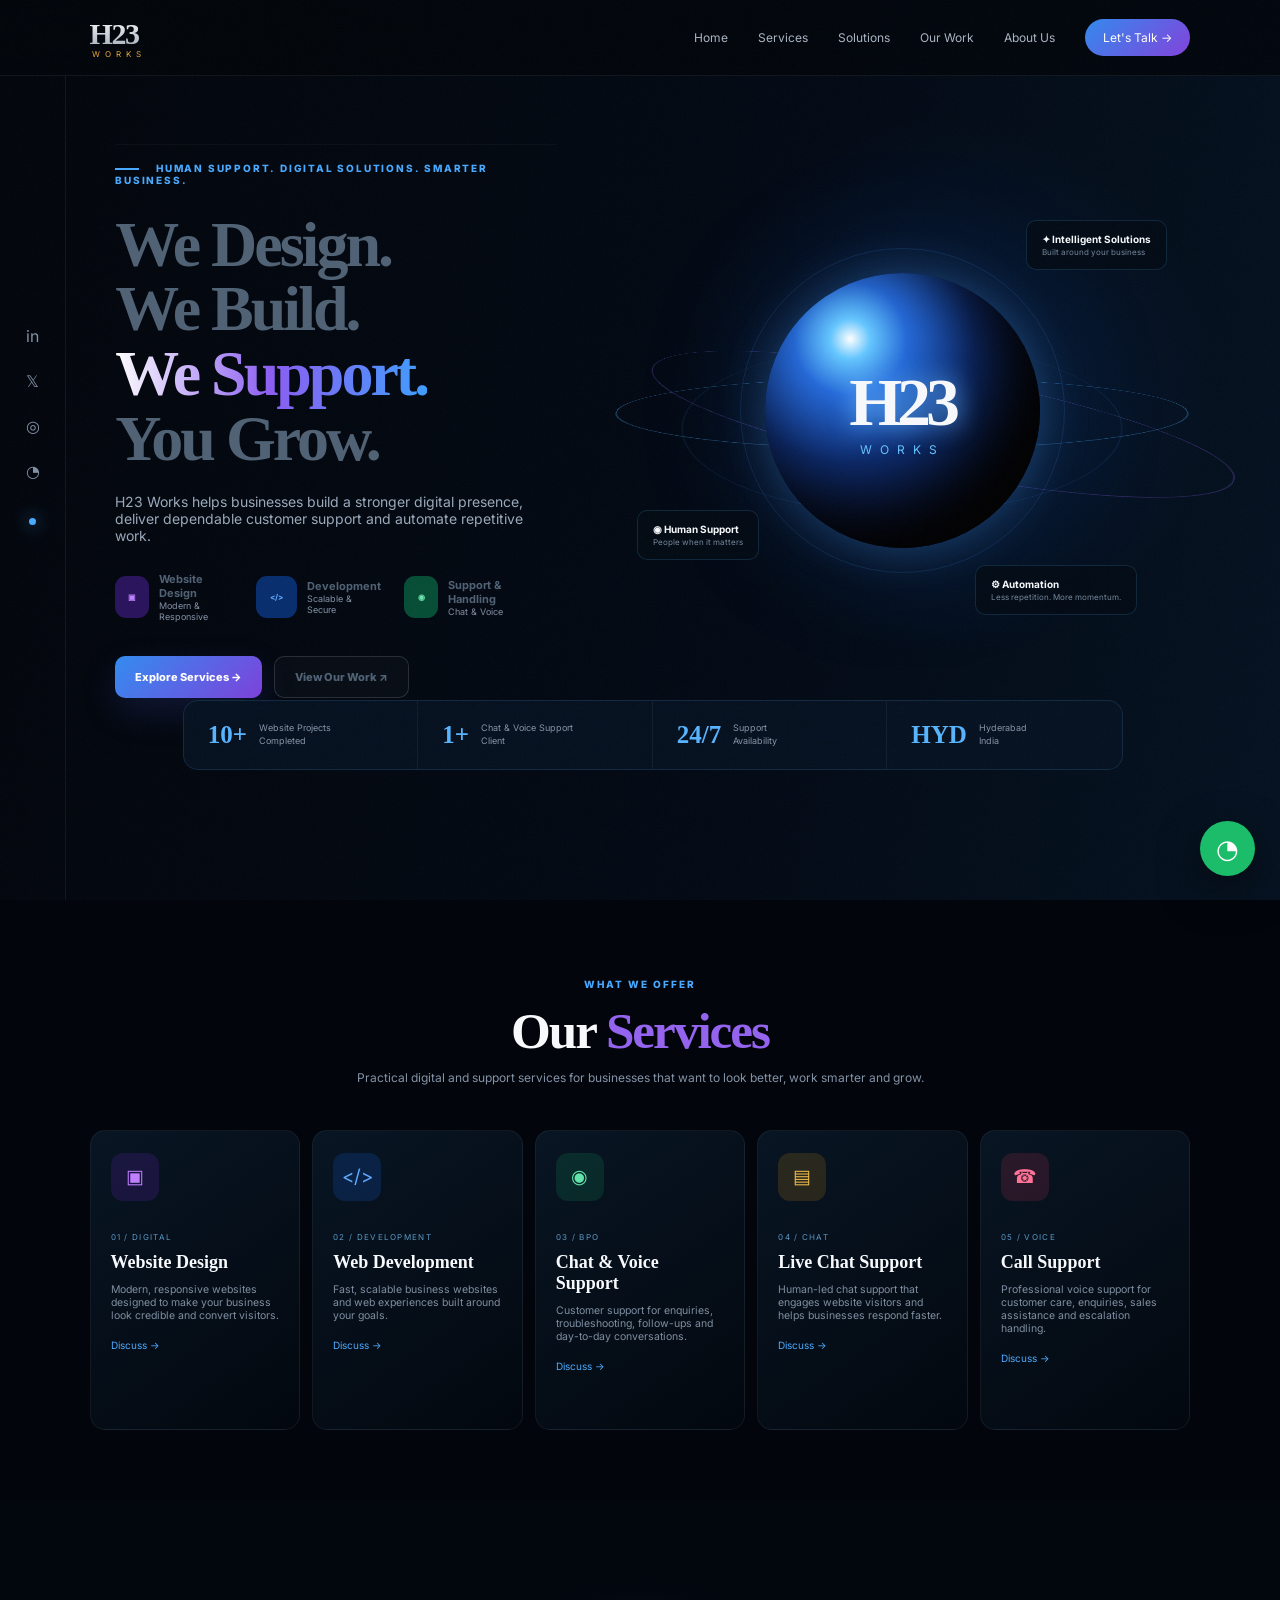
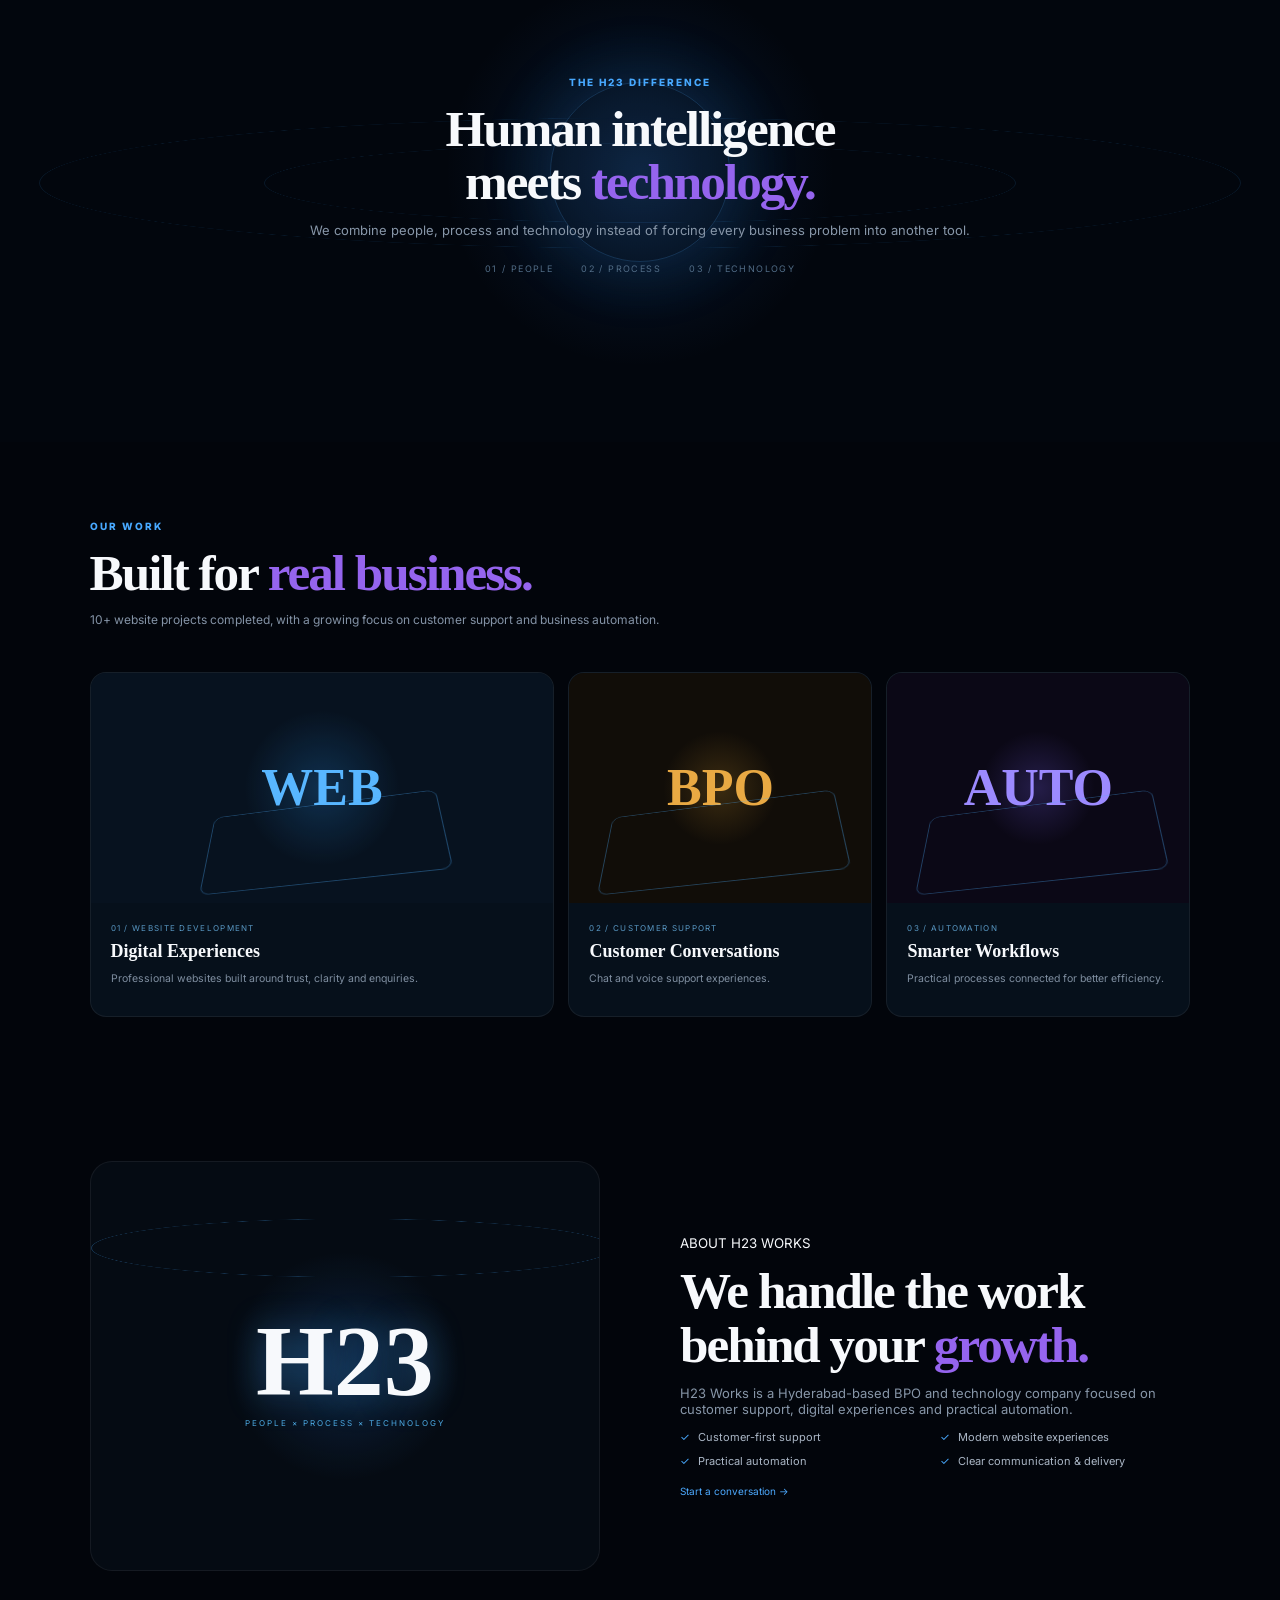
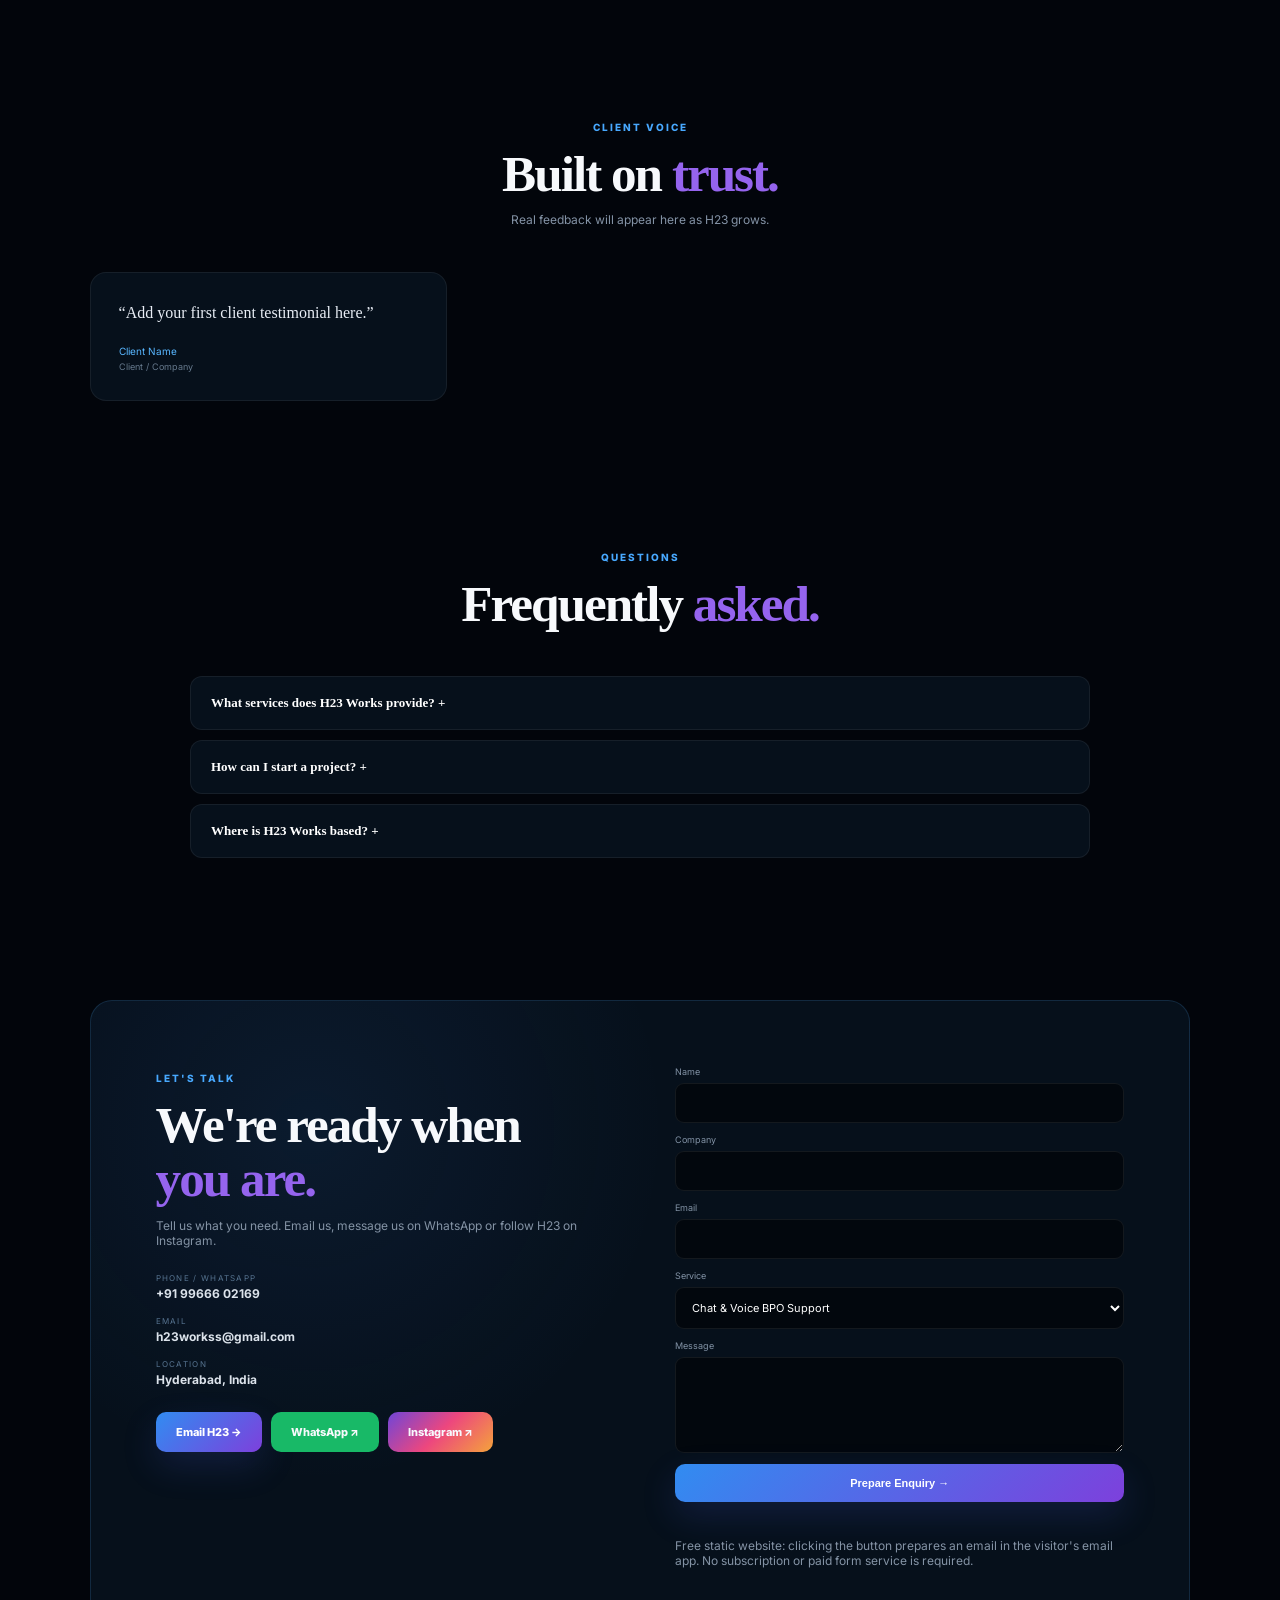
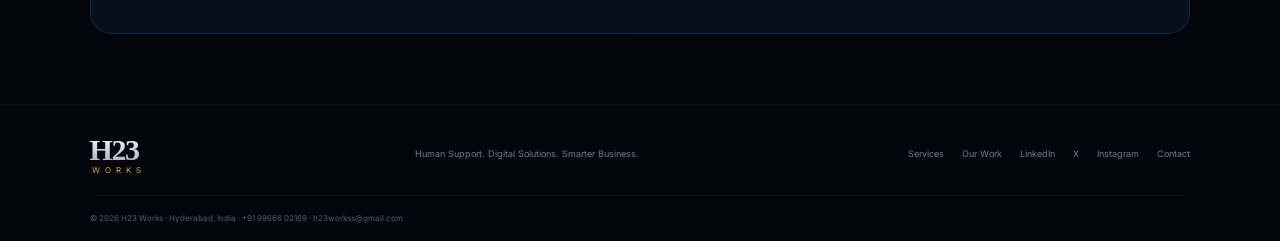
==== index.html @ 25b0b840 "Add Netlify Identity authentication" ====
<!doctype html>
<html lang="en">
<head>
<meta charset="utf-8">
<meta name="viewport" content="width=device-width,initial-scale=1">
<meta name="description" content="H23 Works — BPO chat and voice support, website design and development, and business automation.">
<title>H23 Works | Human Support. Digital Solutions.</title>
<link rel="preconnect" href="https://fonts.googleapis.com">
<link rel="preconnect" href="https://fonts.gstatic.com" crossorigin>
<link href="https://fonts.googleapis.com/css2?family=Inter:..." rel="stylesheet">

<script src="https://identity.netlify.com/v1/netlify-identity-widget.js"></script>

<style>
*{box-sizing:border-box}html{scroll-behavior:smooth}body{margin:0;background:#02050b;color:#f7f9fc;font-family:Inter,Arial,sans-serif;overflow-x:hidden}.noise{position:fixed;inset:0;pointer-events:none;z-index:99;opacity:.035;background-image:url("data:image/svg+xml,%3Csvg xmlns='http://www.w3.org/2000/svg' width='160' height='160'%3E%3Cfilter id='n'%3E%3CfeTurbulence type='fractalNoise' baseFrequency='.9' numOctaves='4'/%3E%3C/filter%3E%3Crect width='100%25' height='100%25' filter='url(%23n)'/%3E%3C/svg%3E")}a{color:inherit;text-decoration:none}.header{height:76px;position:fixed;z-index:80;top:0;left:0;right:0;padding:0 7%;display:flex;align-items:center;justify-content:space-between;background:#02050bcc;border-bottom:1px solid #ffffff10;backdrop-filter:blur(18px)}.logo{display:grid;line-height:.8}.logo strong{font:800 30px "Space Grotesk";letter-spacing:-1.5px;background:linear-gradient(#fff,#9da8b7);-webkit-background-clip:text;color:transparent}.logo span{font-size:8px;letter-spacing:5px;color:#e6a637;margin-left:2px}.header nav{display:flex;align-items:center;gap:30px}.header nav a{font-size:12px;color:#aab4c2}.header nav a:hover{color:#fff}.navbtn{padding:11px 18px;border-radius:22px;background:linear-gradient(135deg,#3289ee,#8242dc);color:#fff!important}.menu{display:none;background:none;border:0;color:#fff;font-size:24px}.rail{position:fixed;z-index:70;top:76px;bottom:0;width:66px;border-right:1px solid #ffffff10;display:flex;flex-direction:column;align-items:center;padding-top:250px;gap:25px;color:#8090a5}.rail i{margin-top:12px;width:7px;height:7px;border-radius:50%;background:#48aaff;box-shadow:0 0 18px #48aaff}.hero{min-height:100vh;padding:115px 7% 50px 9%;position:relative;overflow:hidden;background:radial-gradient(circle at 74% 43%,#1669e225,transparent 25%),linear-gradient(100deg,#02050b,#020914 60%,#041120)}.heroGrid{max-width:1400px;margin:auto;display:grid;grid-template-columns:minmax(0,.95fr) minmax(540px,1.05fr);gap:70px;min-height:590px;align-items:center}.eyebrow{font-size:10px;font-weight:800;letter-spacing:1.8px;color:#48a9ff}.eyebrow i{display:inline-block;width:24px;height:2px;background:#48a9ff;margin-right:13px;vertical-align:middle}.copy h1{font:700 clamp(48px,5vw,73px)/1.01 "Space Grotesk";letter-spacing:-3px;margin:27px 0 22px}.copy h1 em{font-style:normal;background:linear-gradient(90deg,#fff,#8b5df2,#3e9eff);-webkit-background-clip:text;color:transparent}.copy>p{max-width:570px;color:#9aa9bb;font-size:14px}.chips{display:flex;gap:22px;margin-top:28px}.chips>div{display:flex;gap:10px;align-items:center}.chips b{width:42px;height:42px;display:grid;place-items:center;border-radius:11px;background:#29135c;color:#bd82ff}.chips>div:nth-child(2) b{background:#082d6d;color:#64adff}.chips>div:nth-child(3) b{background:#064d35;color:#6be5ae}.chips span{display:grid}.chips strong{font-size:11px}.chips small{font-size:9px;color:#8291a5}.buttons{display:flex;gap:12px;margin-top:29px}.btn{display:inline-flex;align-items:center;justify-content:center;border:0;border-radius:10px;padding:13px 20px;font-size:11px;font-weight:800;cursor:pointer}.primary{background:linear-gradient(135deg,#318cf1,#7d40dc);color:#fff;box-shadow:0 14px 35px #4d5ce52b}.ghost{border:1px solid #ffffff22;background:#ffffff06}.scene{height:540px;position:relative;display:grid;place-items:center;perspective:900px;transition:transform .12s;transform-origin:center}.grid{position:absolute;inset:0;background:linear-gradient(90deg,transparent 49.8%,#459df10c 50%,transparent 50.2%),linear-gradient(0deg,transparent 49.8%,#459df10c 50%,transparent 50.2%);background-size:80px 80px;mask-image:radial-gradient(circle,#000,transparent 72%)}.core{width:275px;height:275px;border-radius:50%;position:relative;z-index:4;background:radial-gradient(circle at 31% 24%,#fff 0,#65c7ff 7%,#2469d9 20%,#0c2a6f 44%,#050d25 73%,#01040b);box-shadow:inset -40px -38px 70px #000,0 0 50px #4a9dff55,0 0 150px #2768ef22;animation:float 5s ease-in-out infinite}.coreText{position:absolute;inset:0;display:grid;place-content:center;text-align:center}.coreText strong{font:800 68px "Space Grotesk";letter-spacing:-5px;text-shadow:0 0 25px #62b4ff}.coreText small{color:#64c2ff;letter-spacing:8px;font-size:12px}.core:after{content:"";position:absolute;inset:-25px;border:1px solid #3da8ff22;border-radius:50%}.orbit{position:absolute;border:1px solid #4baeff77;border-radius:50%;transform:rotateX(68deg)}.o1{width:570px;height:190px;animation:spin1 9s linear infinite}.o2{width:640px;height:230px;border-color:#9866ff55;transform:rotateX(68deg) rotateZ(30deg);animation:spin2 13s linear infinite reverse}.o3{width:430px;height:430px;border-color:#409cff22;animation:spin3 20s linear infinite}.floatCard{position:absolute;z-index:8;display:grid;gap:2px;padding:12px 15px;border:1px solid #4da7ee2d;border-radius:10px;background:#030b15d9;backdrop-filter:blur(12px);font-size:10px;animation:card 5s ease-in-out infinite}.floatCard small{font-size:8px;color:#74879c}.c1{top:80px;right:0}.c2{left:0;bottom:120px;animation-delay:1s}.c3{right:30px;bottom:65px;animation-delay:2s}.stats{max-width:940px;margin:-5px auto 0;position:relative;z-index:10;display:grid;grid-template-columns:repeat(4,1fr);background:#061221e8;border:1px solid #4d9ee52b;border-radius:15px;backdrop-filter:blur(16px)}.stats div{padding:20px 24px;display:flex;align-items:center;gap:12px;border-right:1px solid #ffffff0e}.stats div:last-child{border:0}.stats b{font:700 25px "Space Grotesk";color:#57b4ff}.stats span{font-size:9px;line-height:1.4;color:#8594a7}.section{max-width:1450px;margin:auto;padding:72px 7%}.heading{text-align:center;max-width:700px;margin:0 auto 45px}.heading.left{text-align:left;max-width:none}.heading small,.cin small,.contact small{color:#48a9ff;font-size:10px;font-weight:800;letter-spacing:2px}.heading h2,.cin h2,.about h2,.contact h2{font:600 clamp(38px,4vw,54px)/1.05 "Space Grotesk";letter-spacing:-2px;margin:12px 0}.heading h2 em,.cin h2 em,.about h2 em,.contact h2 em{font-style:normal;color:#9564ee}.heading p{font-size:12px;color:#8493a6}.cards{display:grid;grid-template-columns:repeat(5,1fr);gap:12px}.cards article{min-height:300px;padding:22px 20px;border:1px solid #ffffff10;border-radius:15px;background:linear-gradient(145deg,#081523,#03080f);transition:.3s}.cards article:hover{transform:translateY(-8px);border-color:#4a9de955;box-shadow:0 25px 60px #0008}.icon{width:48px;height:48px;border-radius:12px;display:grid;place-items:center;font-size:19px;margin-bottom:23px}.purple{background:#7228d52b;color:#c07fff}.blue{background:#1760d733;color:#5faaff}.green{background:#12a15e2b;color:#61e3a9}.gold{background:#d091142b;color:#f1bb4e}.red{background:#c931532b;color:#ff7396}.cards article>small,.work small{font-size:8px;letter-spacing:1.3px;color:#5998c4}.cards h3,.work h3{font:600 18px "Space Grotesk";margin:8px 0}.cards p,.work p{font-size:10.5px;color:#7f8ea0}.cards a,.link{font-size:10px;color:#4daaff}.cin{height:540px;position:relative;display:grid;place-items:center;text-align:center;overflow:hidden;background:radial-gradient(circle at 50% 50%,#2777e52a,transparent 28%),#02060d}.cin:before,.cin:after{content:"";position:absolute;border:1px solid #4aabff1e;border-radius:50%;left:50%;top:52%;transform:translate(-50%,-50%) rotateX(70deg)}.cin:before{width:750px;height:230px}.cin:after{width:1200px;height:380px}.cin>div:first-child{position:relative;z-index:3;max-width:700px}.cin p{color:#8796a8;font-size:13px}.points{display:flex;justify-content:center;gap:28px;margin-top:25px;color:#526d87;font-size:9px;letter-spacing:1.4px}.bigOrb{position:absolute;width:330px;height:330px;border-radius:50%;background:radial-gradient(circle,#4aabff18,transparent 68%);animation:float 6s ease-in-out infinite}.bigOrb span{display:block;width:180px;height:180px;margin:75px;border:1px solid #4aabff33;border-radius:50%;box-shadow:0 0 80px #2f9cff22}.workGrid{display:grid;grid-template-columns:1.3fr .85fr .85fr;gap:14px}.work{padding-bottom:20px;border:1px solid #ffffff10;border-radius:16px;overflow:hidden;background:#06101b}.visual{height:230px;display:grid;place-items:center;font:800 52px "Space Grotesk";position:relative}.web{color:#58b6ff;background:radial-gradient(circle,#2d9eff35,transparent 30%),#07121f}.support{color:#e9a943;background:radial-gradient(circle,#e6a63233,transparent 30%),#110d08}.auto{color:#9c8aff;background:radial-gradient(circle,#8068ff38,transparent 30%),#0b0816}.visual span{position:absolute;width:240px;height:105px;border:1px solid #4daeff55;border-radius:10px;bottom:10px;transform:perspective(500px) rotateX(42deg) rotateY(-10deg)}.work>small,.work>h3,.work>p{margin-left:20px;margin-right:20px}.work>small{display:block;margin-top:20px}.about{display:grid;grid-template-columns:1fr 1fr;gap:80px;align-items:center}.aboutOrb{height:410px;border:1px solid #ffffff10;border-radius:22px;display:grid;place-content:center;text-align:center;background:radial-gradient(circle,#287fe533,transparent 35%),#050b13;position:relative;overflow:hidden}.aboutOrb strong{font:800 100px "Space Grotesk";text-shadow:0 0 35px #4aaeff66}.aboutOrb small{font-size:8px;letter-spacing:2px;color:#4ca9e2}.aboutOrb:after{content:"";position:absolute;width:520px;height:170px;border:1px solid #4baeff44;border-radius:50%;transform:rotateX(70deg);animation:spin1 10s linear infinite}.about p{color:#8796a8;font-size:13px}.about ul{padding:0;list-style:none;display:grid;grid-template-columns:1fr 1fr;gap:10px;color:#abb7c6;font-size:11px}.about li:before{content:"✓";color:#49aaff;margin-right:8px}.contact{max-width:1450px;margin:auto;padding:70px 7%}.contactBox{display:grid;grid-template-columns:1fr 1fr;gap:70px;padding:65px;border:1px solid #4d9ee52d;border-radius:22px;background:radial-gradient(circle at 20% 20%,#387de218,transparent 35%),#06101b}.contact p{max-width:540px;color:#8493a5;font-size:12px}.details{display:grid;gap:15px;margin-top:25px}.details span{display:grid;font-size:8px;letter-spacing:1.3px;color:#56738f}.details strong{font-size:12px;letter-spacing:0;color:#dce3eb;margin-top:3px}.actions2{display:flex;flex-wrap:wrap;gap:9px;margin-top:25px}.wa{background:#18b967}.ig{background:linear-gradient(135deg,#6f45d8,#ed477e,#f4a33b)}form{display:grid;gap:11px}label{font-size:9px;color:#8292a5}input,select,textarea{display:block;width:100%;margin-top:6px;border:1px solid #ffffff12;background:#02070d;color:#fff;border-radius:9px;padding:12px;font:inherit;font-size:11px;outline:none}textarea{resize:vertical}.note{font-size:8px;color:#62768b;margin:0}.status{font-size:10px;color:#61e3a9;min-height:14px}footer{border-top:1px solid #ffffff0b;padding:28px 7% 18px}.foot{max-width:1300px;margin:auto;display:flex;justify-content:space-between;align-items:center}.foot p,.foot>div{font-size:9px;color:#6d7d90}.foot>div{display:flex;gap:18px}.copy{max-width:1300px;margin:22px auto 0;padding-top:17px;border-top:1px solid #ffffff08;color:#4f6174;font-size:8px}.floatWa{position:fixed;right:25px;bottom:24px;width:55px;height:55px;border-radius:50%;display:grid;place-items:center;background:#19bd69;color:#fff;font-size:26px;z-index:85;box-shadow:0 15px 40px #0008}@keyframes float{50%{transform:translateY(-12px)}}@keyframes spin1{to{transform:rotateX(68deg) rotateZ(360deg)}}@keyframes spin2{to{transform:rotateX(68deg) rotateZ(392deg)}}@keyframes spin3{to{transform:rotateZ(360deg)}}@keyframes card{50%{transform:translateY(-7px)}}@media(max-width:1050px){.heroGrid{grid-template-columns:1fr}.scene{height:500px}.cards{grid-template-columns:repeat(3,1fr)}.workGrid{grid-template-columns:1fr 1fr}.wide{grid-column:1/-1}}@media(max-width:780px){.header{padding:0 5%}.header nav{display:none;position:absolute;top:70px;left:15px;right:15px;padding:20px;flex-direction:column;align-items:flex-start;background:#02060df7;border:1px solid #ffffff15;border-radius:15px}.header nav.open{display:flex}.menu{display:block}.rail{display:none}.hero{padding-left:5%;padding-right:5%}.copy h1{font-size:47px}.stats{grid-template-columns:1fr 1fr}.cards{grid-template-columns:1fr 1fr}.about,.contactBox{grid-template-columns:1fr}.contactBox{padding:40px 25px}.section{padding:58px 5%}.foot{flex-direction:column;align-items:flex-start;gap:15px}}@media(max-width:520px){.chips{flex-direction:column;gap:10px}.scene{transform:scale(.84);height:400px}.core{width:210px;height:210px}.coreText strong{font-size:53px}.o1{width:440px;height:150px}.o2{width:500px;height:175px}.o3{width:340px;height:340px}.cards,.workGrid,.about ul{grid-template-columns:1fr}.wide{grid-column:auto}.stats{grid-template-columns:1fr}.stats div{border-right:0}.buttons,.actions2{flex-direction:column}.actions2 .btn{width:100%}}

.foot>div a{transition:.2s}.foot>div a:hover{color:#fff}
@media(min-width:1051px){.copy{padding-right:25px}.scene{margin-left:10px}.hero .buttons{margin-top:34px}}
.testimonialGrid{display:grid;grid-template-columns:repeat(3,1fr);gap:14px}.testimonial{padding:28px;border:1px solid #ffffff10;border-radius:16px;background:#06101b}.testimonial .quote{font:500 16px/1.5 "Space Grotesk";color:#e8edf5}.testimonial .person{margin-top:20px;color:#58b6ff;font-size:10px}.testimonial .role{display:block;color:#66798d;margin-top:4px;font-size:9px}.faqGrid{max-width:900px;margin:auto;display:grid;gap:10px}.faq{border:1px solid #ffffff10;border-radius:12px;background:#06101b;overflow:hidden}.faq button{width:100%;padding:18px 20px;background:none;border:0;color:#fff;text-align:left;font:600 13px "Space Grotesk";cursor:pointer}.faq .answer{display:none;padding:0 20px 18px;color:#8493a6;font-size:11px;line-height:1.6}.faq.open .answer{display:block}@media(max-width:780px){.testimonialGrid{grid-template-columns:1fr}}</style>
</head>
<body>
<div class="noise"></div>
<header class="header">
<a class="logo" href="#home"><strong>H23</strong><span>WORKS</span></a>
<nav id="nav"><a href="#home">Home</a><a href="#services">Services</a><a href="#solutions">Solutions</a><a href="#work">Our Work</a><a href="#about">About Us</a><a class="navbtn" href="#contact">Let's Talk →</a></nav>
<button class="menu">☰</button>
</header>
<aside class="rail"><a href="https://www.linkedin.com/" target="_blank" title="LinkedIn">in</a><a href="https://x.com/" target="_blank" title="X">𝕏</a><a id="igRail" href="https://www.instagram.com/h23works/" target="_blank">◎</a><a href="https://wa.me/919966602169?text=Hello%20H23%20Works%2C%20I%20would%20like%20to%20know%20more%20about%20your%20services." target="_blank">◔</a><i></i></aside>

<section class="hero" id="home"><div class="heroGrid"><div class="copy">
<div class="eyebrow"><i></i> HUMAN SUPPORT. DIGITAL SOLUTIONS. SMARTER BUSINESS.</div>
<h1>We Design.<br>We Build.<br>We <em>Support.</em><br>You Grow.</h1>
<p>H23 Works helps businesses build a stronger digital presence, deliver dependable customer support and automate repetitive work.</p>
<div class="chips"><div><b>▣</b><span><strong>Website Design</strong><small>Modern & Responsive</small></span></div><div><b>&lt;/&gt;</b><span><strong>Development</strong><small>Scalable & Secure</small></span></div><div><b>◉</b><span><strong>Support & Handling</strong><small>Chat & Voice</small></span></div></div>
<div class="buttons"><a class="btn primary" href="#services">Explore Services →</a><a class="btn ghost" href="#work">View Our Work ↗</a></div>
</div><div class="scene" id="scene"><div class="grid"></div><div class="orbit o1"></div><div class="orbit o2"></div><div class="orbit o3"></div><div class="core"><div class="coreText"><strong>H23</strong><small>WORKS</small></div></div><div class="floatCard c1"><b>✦ Intelligent Solutions</b><small>Built around your business</small></div><div class="floatCard c2"><b>◉ Human Support</b><small>People when it matters</small></div><div class="floatCard c3"><b>⚙ Automation</b><small>Less repetition. More momentum.</small></div></div></div>
<div class="stats"><div><b>10+</b><span>Website Projects<br>Completed</span></div><div><b>1+</b><span>Chat & Voice Support<br>Client</span></div><div><b>24/7</b><span>Support<br>Availability</span></div><div><b>HYD</b><span>Hyderabad<br>India</span></div></div></section>

<section class="section" id="services"><div class="heading"><small>WHAT WE OFFER</small><h2>Our <em>Services</em></h2><p>Practical digital and support services for businesses that want to look better, work smarter and grow.</p></div><div class="cards" id="servicesGrid">
<article><div class="icon purple">▣</div><small>01 / DIGITAL</small><h3>Website Design</h3><p>Modern, responsive websites designed to make your business look credible and convert visitors.</p><a href="#contact">Discuss a project →</a></article>
<article><div class="icon blue">&lt;/&gt;</div><small>02 / DEVELOPMENT</small><h3>Web Development</h3><p>Fast, scalable business websites and web experiences built around your goals.</p><a href="#contact">Discuss a project →</a></article>
<article><div class="icon green">◉</div><small>03 / BPO</small><h3>Chat & Voice Support</h3><p>Customer support for enquiries, troubleshooting, follow-ups and day-to-day conversations.</p><a href="#contact">Discuss support →</a></article>
<article><div class="icon gold">▤</div><small>04 / CHAT</small><h3>Live Chat Support</h3><p>Human-led chat support that engages website visitors and helps businesses respond faster.</p><a href="#contact">Discuss support →</a></article>
<article><div class="icon red">☎</div><small>05 / VOICE</small><h3>Call Support</h3><p>Professional voice support for customer care, enquiries, sales assistance and escalation handling.</p><a href="#contact">Discuss support →</a></article>
</div></section>

<section class="cin" id="solutions"><div><small>THE H23 DIFFERENCE</small><h2>Human intelligence<br>meets <em>technology.</em></h2><p>We combine people, process and technology instead of forcing every business problem into another tool.</p><div class="points"><span>01 / PEOPLE</span><span>02 / PROCESS</span><span>03 / TECHNOLOGY</span></div></div><div class="bigOrb"><span></span></div></section>

<section class="section" id="work"><div class="heading left"><small>OUR WORK</small><h2>Built for <em>real business.</em></h2><p>10+ website projects completed, with a growing focus on customer support and business automation.</p></div><div class="workGrid" id="projectsGrid">
<article class="work wide"><div class="visual web"><b>WEB</b><span></span></div><small>01 / WEBSITE DEVELOPMENT</small><h3>Digital Experiences</h3><p>Professional websites built around trust, clarity and enquiries.</p></article>
<article class="work"><div class="visual support"><b>BPO</b><span></span></div><small>02 / CUSTOMER SUPPORT</small><h3>Customer Conversations</h3><p>Chat and voice support experiences.</p></article>
<article class="work"><div class="visual auto"><b>AUTO</b><span></span></div><small>03 / AUTOMATION</small><h3>Smarter Workflows</h3><p>Practical processes connected for better efficiency.</p></article>
</div></section>

<section class="section about" id="about"><div class="aboutOrb"><strong>H23</strong><small>PEOPLE × PROCESS × TECHNOLOGY</small></div><div><small class="blue-text">ABOUT H23 WORKS</small><h2>We handle the work<br>behind your <em>growth.</em></h2><p>H23 Works is a Hyderabad-based BPO and technology company focused on customer support, digital experiences and practical automation.</p><ul><li>Customer-first support</li><li>Modern website experiences</li><li>Practical automation</li><li>Clear communication & delivery</li></ul><a class="link" href="#contact">Start a conversation →</a></div></section>

<section class="section" id="testimonials"><div class="heading"><small>CLIENT VOICE</small><h2>Built on <em>trust.</em></h2><p>Real feedback will appear here as H23 grows.</p></div><div class="testimonialGrid" id="testimonialsGrid"></div></section><section class="section" id="faq"><div class="heading"><small>QUESTIONS</small><h2>Frequently <em>asked.</em></h2></div><div class="faqGrid" id="faqGrid"></div></section><section class="contact" id="contact"><div class="contactBox"><div class="contactCopy"><small>LET'S TALK</small><h2>We're ready when<br><em>you are.</em></h2><p>Tell us what you need. Email us, message us on WhatsApp or follow H23 on Instagram.</p><div class="details"><span>PHONE / WHATSAPP<strong>+91 99666 02169</strong></span><span>EMAIL<strong>h23workss@gmail.com</strong></span><span>LOCATION<strong>Hyderabad, India</strong></span></div><div class="actions2"><a class="btn primary" href="mailto:h23workss@gmail.com?subject=H23 Website Enquiry">Email H23 →</a><a class="btn wa" href="https://wa.me/919966602169?text=Hello%20H23%20Works%2C%20I%20would%20like%20to%20know%20more%20about%20your%20services." target="_blank">WhatsApp ↗</a><a class="btn ig" id="igContact" href="https://www.instagram.com/h23works/" target="_blank">Instagram ↗</a></div></div>
<form id="contactForm"><label>Name<input name="name" required></label><label>Company<input name="company"></label><label>Email<input name="email" type="email" required></label><label>Service<select name="service"><option>Chat & Voice BPO Support</option><option>Website Design & Development</option><option>Business Automation</option><option>AI & Automation</option></select></label><label>Message<textarea name="message" rows="5" required></textarea></label><button class="btn primary" type="submit">Prepare Enquiry →</button><div id="status" class="status"></div><p class="note">Free static website: clicking the button prepares an email in the visitor's email app. No subscription or paid form service is required.</p></form></div></section>

<footer><div class="foot"><a class="logo" href="#home"><strong>H23</strong><span>WORKS</span></a><p>Human Support. Digital Solutions. Smarter Business.</p><div><a href="#services">Services</a><a href="#work">Our Work</a><a href="https://www.linkedin.com/" target="_blank">LinkedIn</a><a href="https://x.com/" target="_blank">X</a><a id="igFooter" href="https://www.instagram.com/h23works/" target="_blank">Instagram</a><a href="#contact">Contact</a></div></div><div class="copy">© 2026 H23 Works · Hyderabad, India · +91 99666 02169 · h23workss@gmail.com</div></footer>
<a class="floatWa" href="https://wa.me/919966602169?text=Hello%20H23%20Works%2C%20I%20would%20like%20to%20know%20more%20about%20your%20services." target="_blank">◔</a>

<script>
const menu=document.querySelector(".menu"),nav=document.querySelector("#nav");if(menu)menu.onclick=()=>nav.classList.toggle("open");
document.querySelectorAll("#nav a").forEach(a=>a.onclick=()=>nav.classList.remove("open"));
const scene=document.querySelector("#scene");if(scene&&matchMedia("(pointer:fine)").matches)document.addEventListener("mousemove",e=>{const x=e.clientX/innerWidth-.5,y=e.clientY/innerHeight-.5;scene.style.transform=`rotateY(${x*4}deg) rotateX(${-y*2.5}deg)`});
const form=document.querySelector("#contactForm");if(form)form.onsubmit=e=>{e.preventDefault();const d=new FormData(form);const body=`H23 Website Enquiry\n\nName: ${d.get("name")}\nCompany: ${d.get("company")||"Not provided"}\nEmail: ${d.get("email")}\nService: ${d.get("service")}\n\nMessage:\n${d.get("message")}`;window.location.href=`mailto:h23workss@gmail.com?subject=${encodeURIComponent("H23 Website Enquiry - "+d.get("service"))}&body=${encodeURIComponent(body)}`;document.querySelector("#status").textContent="Opening your email application…"};
/* Replace h23works in the three Instagram links with the real H23 username. */
</script>
<script>
(async function(){try{const r=await fetch('/content/site.json',{cache:'no-store'});if(!r.ok)return;const d=await r.json(),s=d.site,esc=x=>String(x??'').replace(/[&<>"']/g,c=>({'&':'&amp;','<':'&lt;','>':'&gt;','"':'&quot;',"'":'&#39;'}[c]));const h=document.querySelector('.hero h1');if(h)h.innerHTML=`${esc(s.hero.line1)}<br>${esc(s.hero.line2)}<br><em>${esc(s.hero.line3)}</em><br>${esc(s.hero.line4)}`;const hp=document.querySelector('.hero .copy > p');if(hp)hp.textContent=s.hero.description;const sg=document.querySelector('.stats');if(sg)sg.innerHTML=s.stats.map(x=>`<div><b>${esc(x.number)}</b><span>${esc(x.label)}<br>${esc(x.detail)}</span></div>`).join('');const svc=document.querySelector('#servicesGrid');if(svc)svc.innerHTML=d.services.map(x=>`<article><div class="icon ${esc(x.style)}">${esc(x.icon)}</div><small>${esc(x.number)} / ${esc(x.category)}</small><h3>${esc(x.title)}</h3><p>${esc(x.description)}</p><a href="#contact">Discuss →</a></article>`).join('');const pg=document.querySelector('#projectsGrid');if(pg)pg.innerHTML=d.projects.map((x,i)=>`<article class="work ${i===0?'wide':''}"><div class="visual ${i===1?'support':i===2?'auto':'web'}"><b>${esc(x.label)}</b><span></span></div><small>${String(i+1).padStart(2,'0')} / ${esc(x.category)}</small><h3>${esc(x.title)}</h3><p>${esc(x.description)}</p></article>`).join('');const tg=document.querySelector('#testimonialsGrid');if(tg)tg.innerHTML=d.testimonials.map(x=>`<article class="testimonial"><div class="quote">“${esc(x.quote)}”</div><div class="person">${esc(x.name)}<span class="role">${esc(x.role)}</span></div></article>`).join('');const fg=document.querySelector('#faqGrid');if(fg){fg.innerHTML=d.faqs.map(x=>`<article class="faq"><button type="button">${esc(x.question)} <span>+</span></button><div class="answer">${esc(x.answer)}</div></article>`).join('');document.querySelectorAll('.faq button').forEach(b=>b.onclick=()=>b.parentElement.classList.toggle('open'))}document.querySelectorAll('.details strong').forEach((e,i)=>e.textContent=i===0?s.contact.phone:i===1?s.contact.email:s.contact.location);document.querySelectorAll('a[href^="mailto:"]').forEach(a=>a.href='mailto:'+s.contact.email);document.querySelectorAll('a[href*="wa.me"]').forEach(a=>a.href='https://wa.me/'+s.contact.whatsapp+'?text='+encodeURIComponent('Hello H23 Works, I would like to know more about your services.'));document.querySelectorAll('a[href*="instagram.com"]').forEach(a=>a.href=s.socials.instagram);document.querySelectorAll('a[href*="linkedin.com"]').forEach(a=>{if(s.socials.linkedin)a.href=s.socials.linkedin});document.querySelectorAll('a[href*="x.com"]').forEach(a=>{if(s.socials.x)a.href=s.socials.x})}catch(e){console.warn('H23 content data not loaded; static page remains active.',e)}})();
</script>
<script>
  if (window.netlifyIdentity) {
    window.netlifyIdentity.on("init", (user) => {
      if (!user) {
        window.netlifyIdentity.on("login", () => {
          document.location.href = "/admin/";
        });
      }
    });
  }
</script>
</body>
</html>
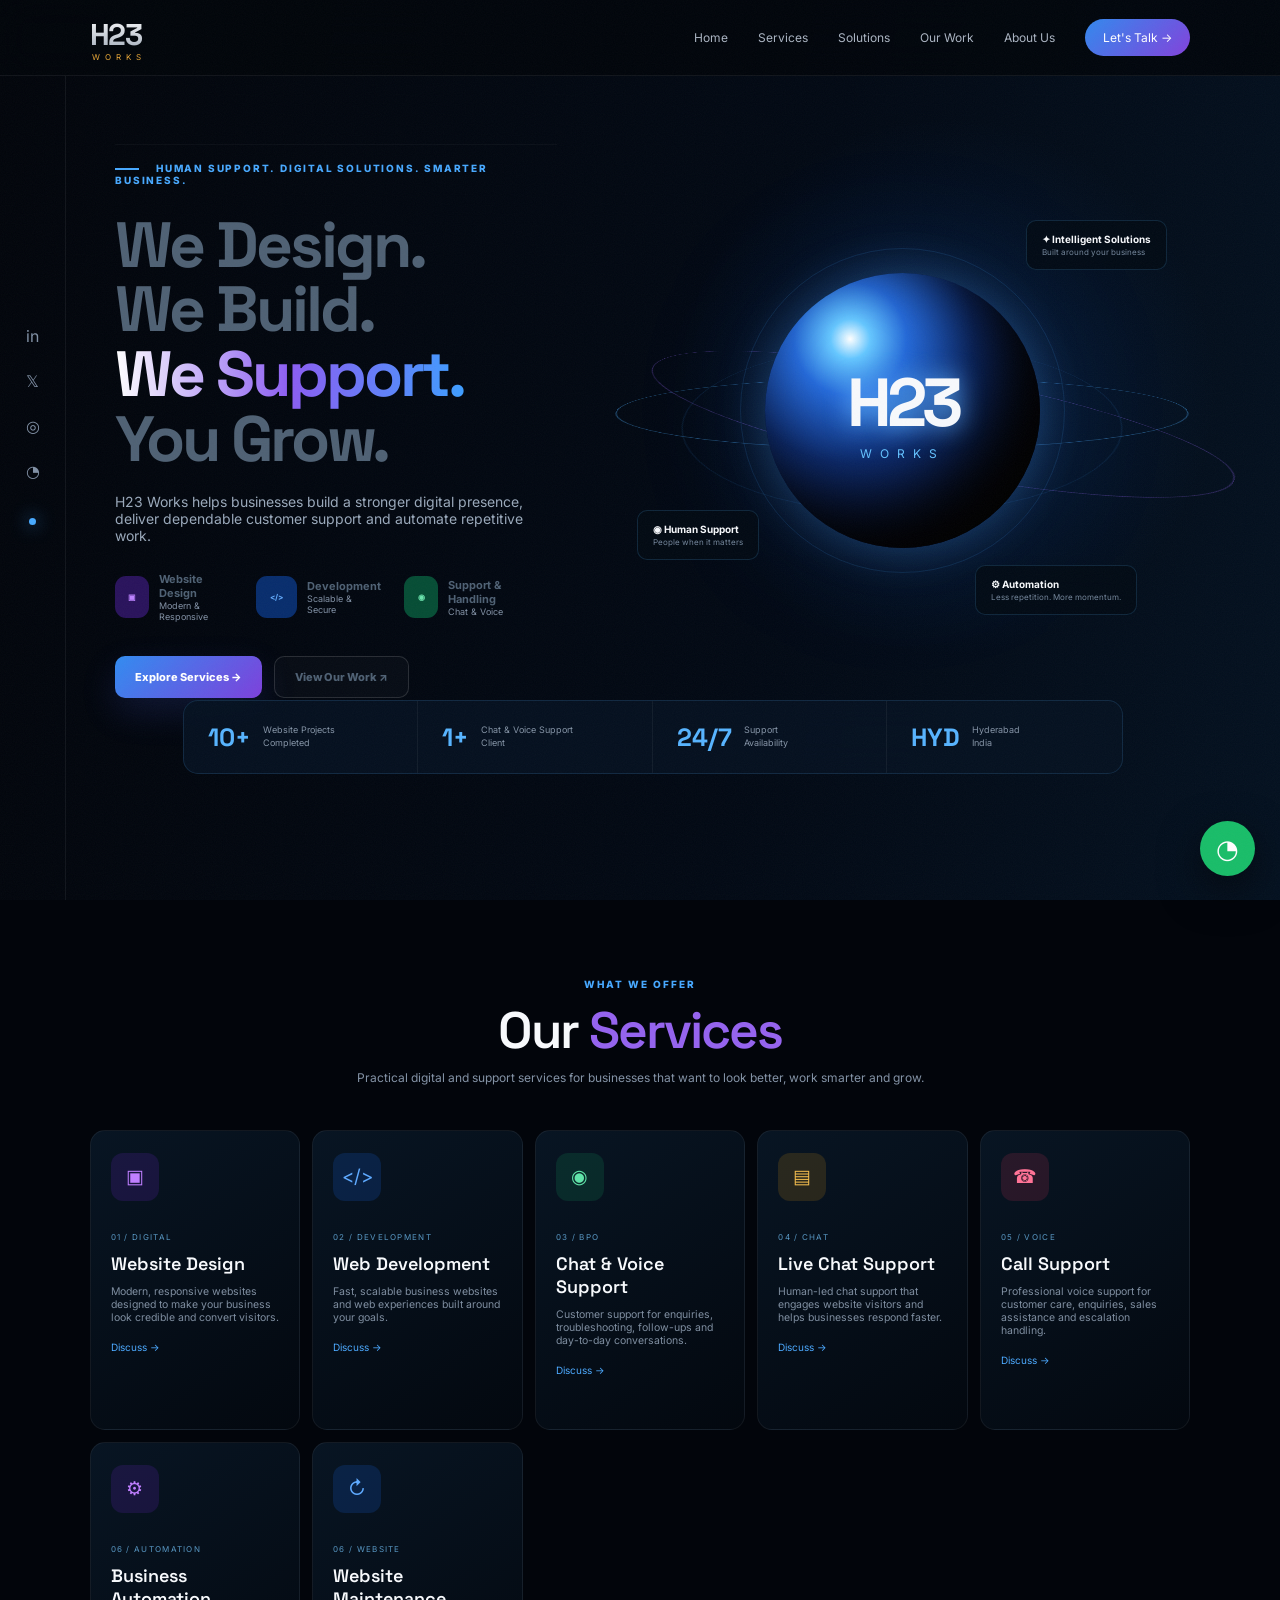
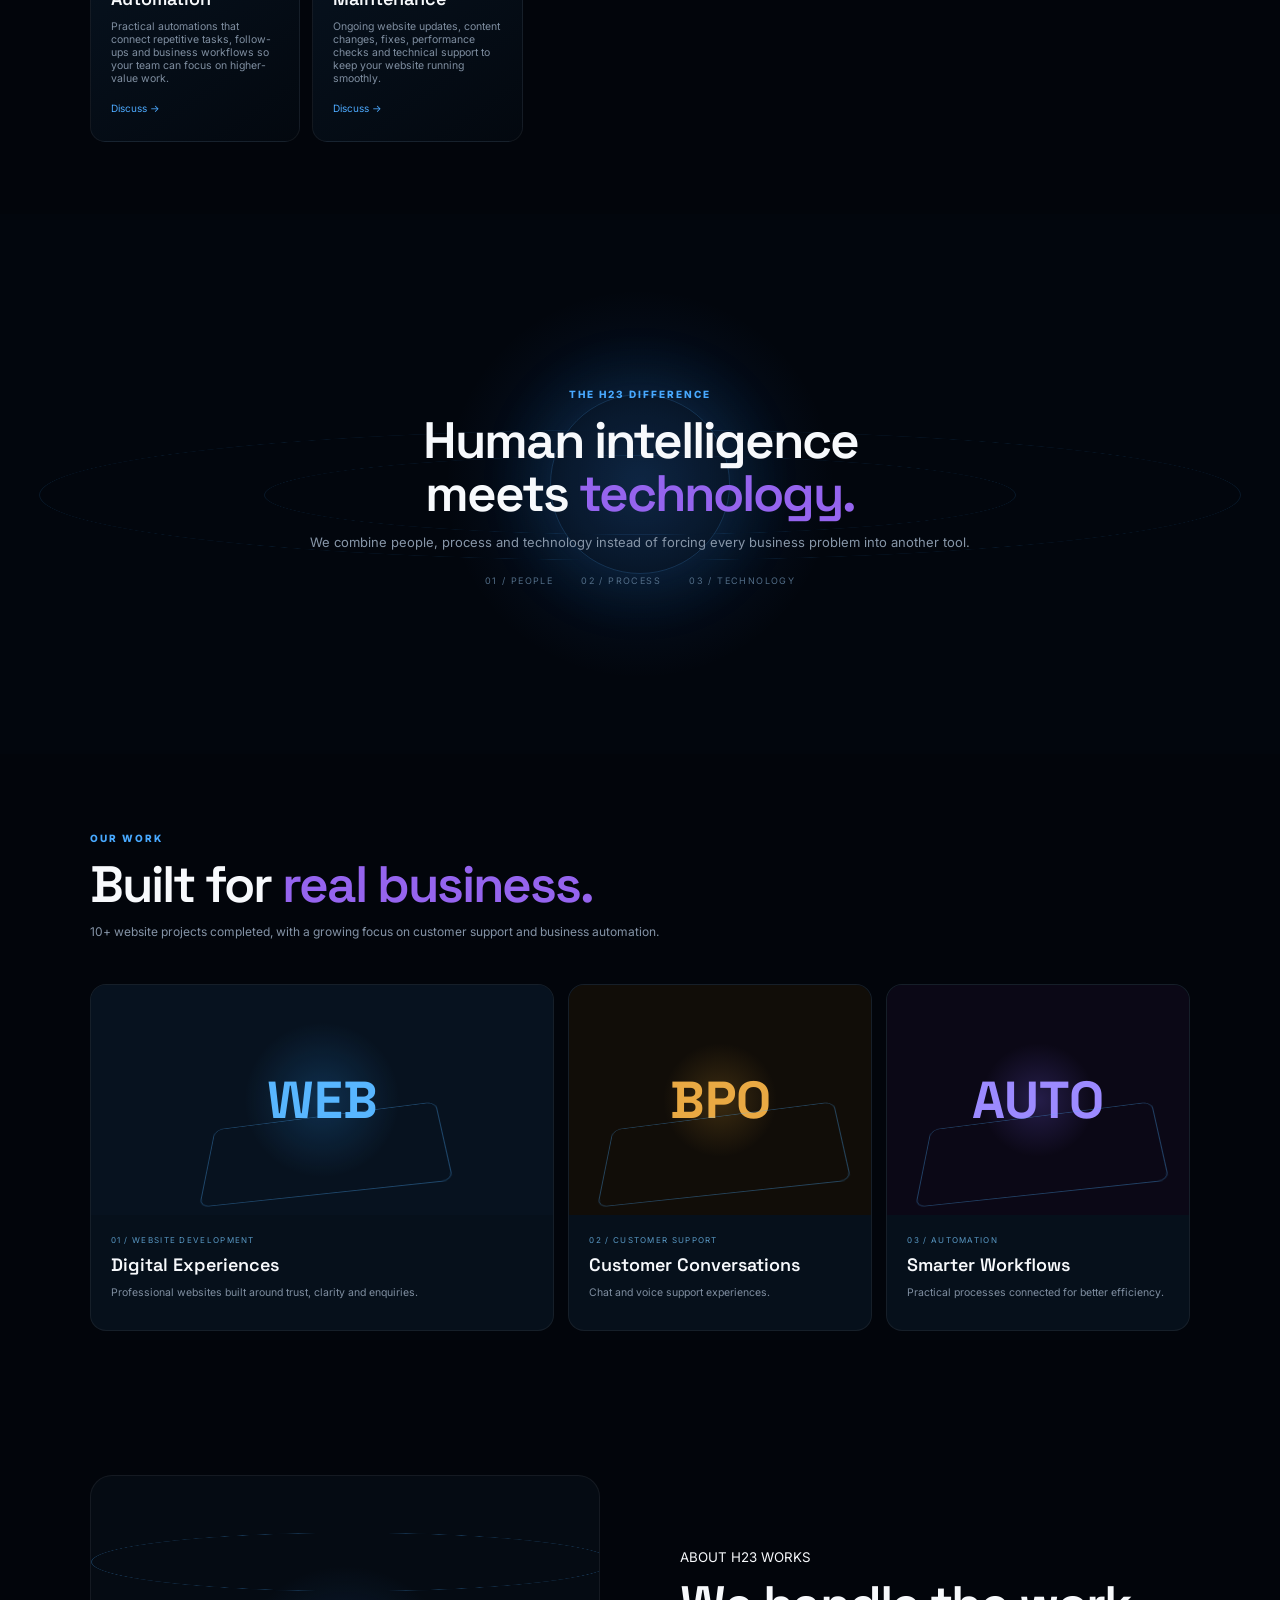
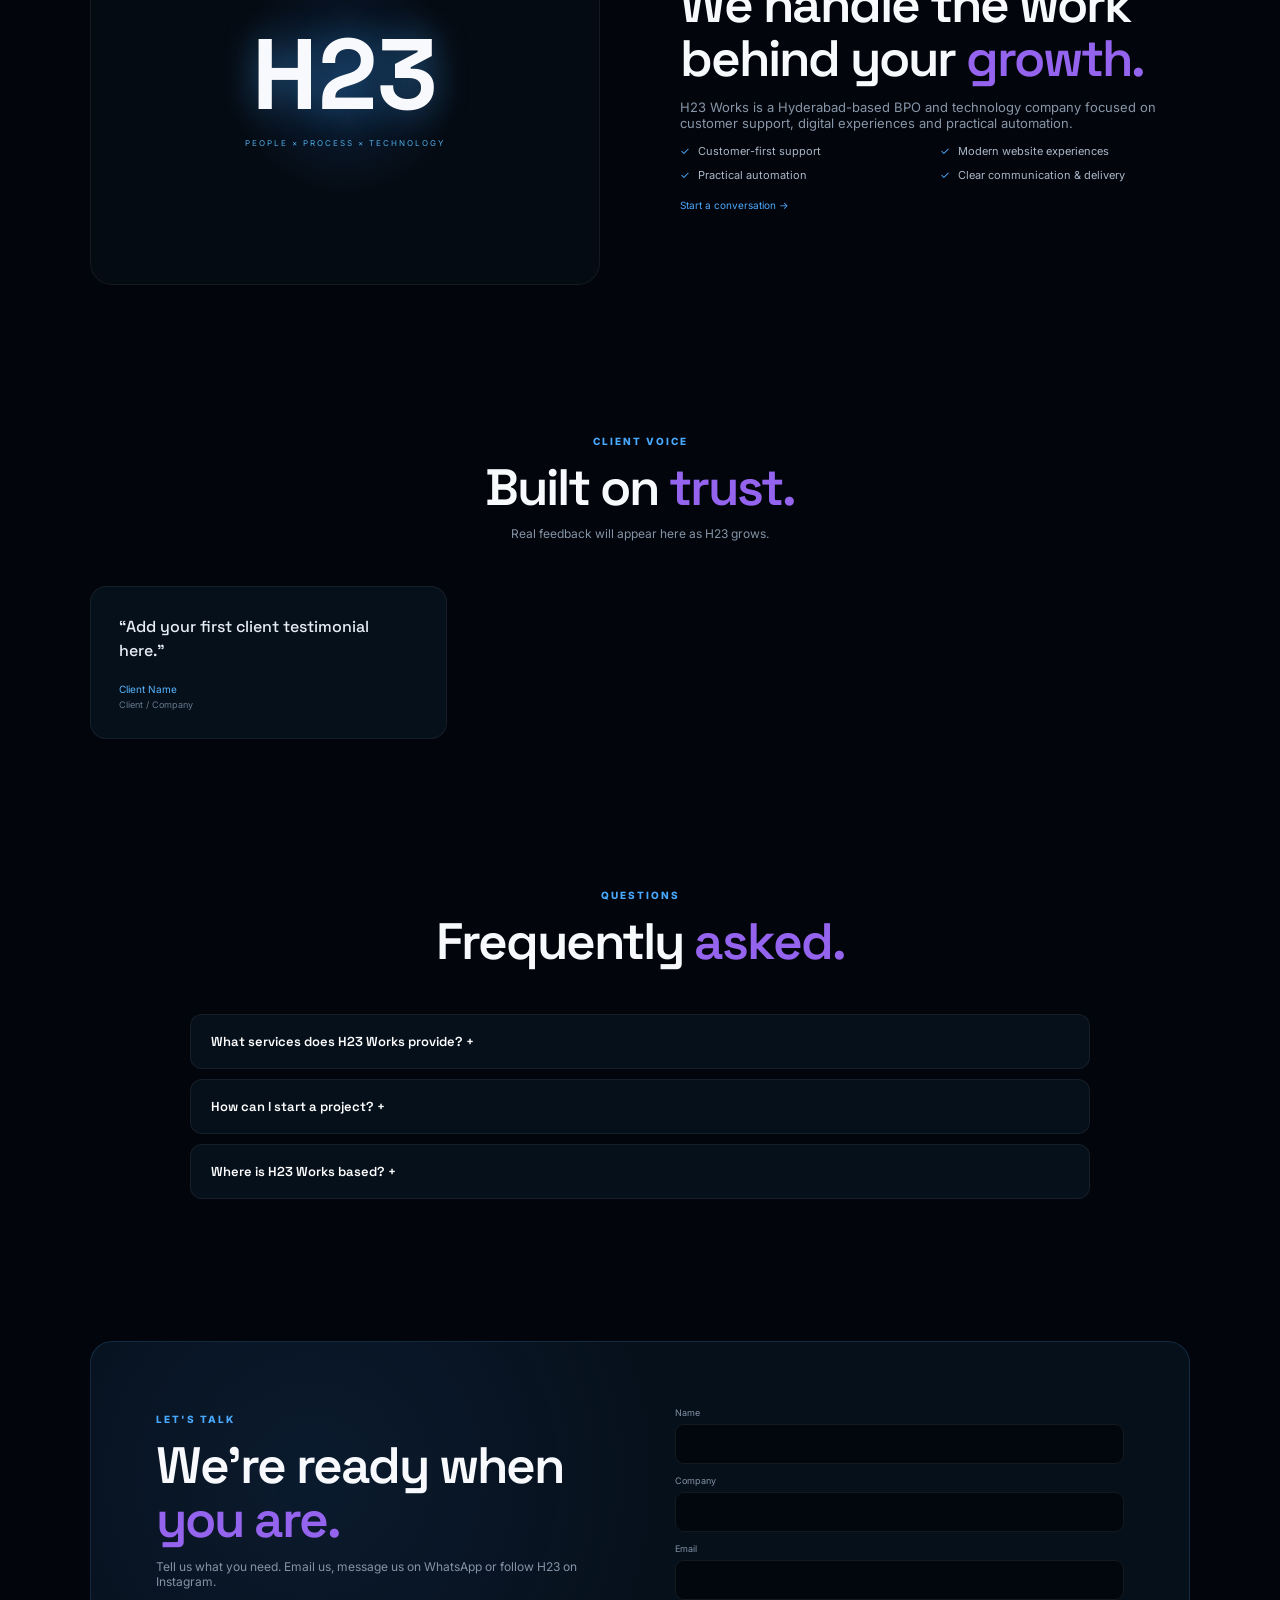
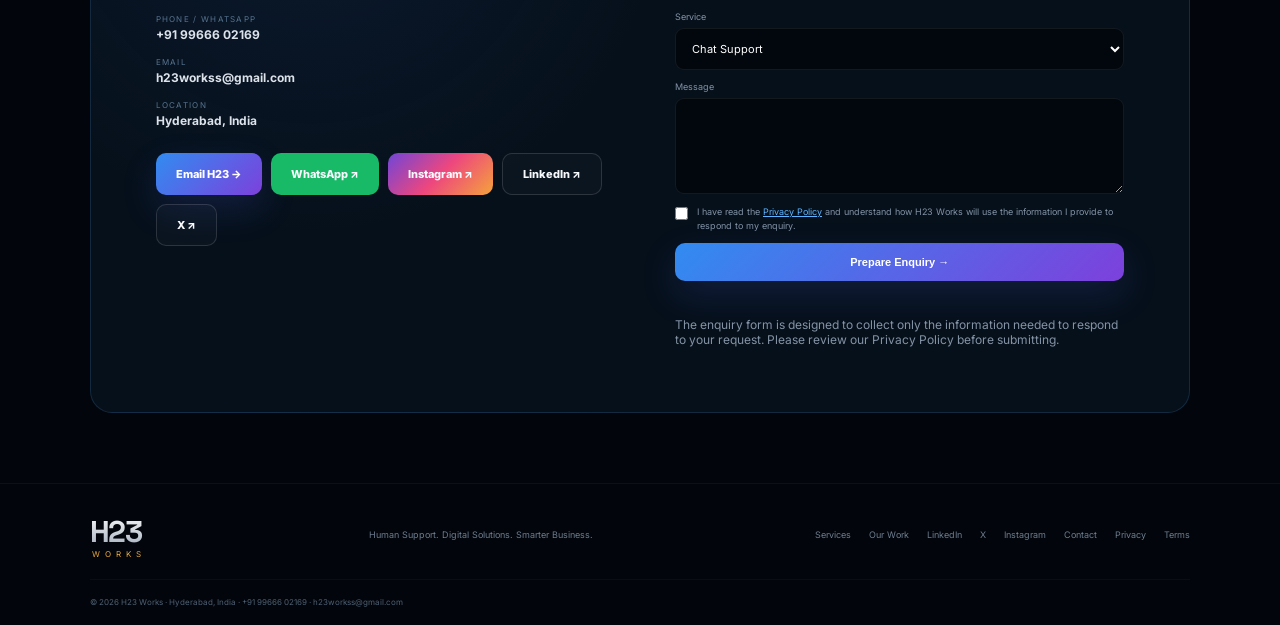
==== commit d6c57145: "Add H23 V4 CMS and privacy pages" ====
--- a/index.html
+++ b/index.html
@@ -7,12 +7,10 @@
 <title>H23 Works | Human Support. Digital Solutions.</title>
 <link rel="preconnect" href="https://fonts.googleapis.com">
 <link rel="preconnect" href="https://fonts.gstatic.com" crossorigin>
-<link href="https://fonts.googleapis.com/css2?family=Inter:..." rel="stylesheet">
-
+<link href="https://fonts.googleapis.com/css2?family=Inter:wght@400;500;600;700;800&family=Space+Grotesk:wght@500;600;700&display=swap" rel="stylesheet">
 <script src="https://identity.netlify.com/v1/netlify-identity-widget.js"></script>
-
 <style>
-*{box-sizing:border-box}html{scroll-behavior:smooth}body{margin:0;background:#02050b;color:#f7f9fc;font-family:Inter,Arial,sans-serif;overflow-x:hidden}.noise{position:fixed;inset:0;pointer-events:none;z-index:99;opacity:.035;background-image:url("data:image/svg+xml,%3Csvg xmlns='http://www.w3.org/2000/svg' width='160' height='160'%3E%3Cfilter id='n'%3E%3CfeTurbulence type='fractalNoise' baseFrequency='.9' numOctaves='4'/%3E%3C/filter%3E%3Crect width='100%25' height='100%25' filter='url(%23n)'/%3E%3C/svg%3E")}a{color:inherit;text-decoration:none}.header{height:76px;position:fixed;z-index:80;top:0;left:0;right:0;padding:0 7%;display:flex;align-items:center;justify-content:space-between;background:#02050bcc;border-bottom:1px solid #ffffff10;backdrop-filter:blur(18px)}.logo{display:grid;line-height:.8}.logo strong{font:800 30px "Space Grotesk";letter-spacing:-1.5px;background:linear-gradient(#fff,#9da8b7);-webkit-background-clip:text;color:transparent}.logo span{font-size:8px;letter-spacing:5px;color:#e6a637;margin-left:2px}.header nav{display:flex;align-items:center;gap:30px}.header nav a{font-size:12px;color:#aab4c2}.header nav a:hover{color:#fff}.navbtn{padding:11px 18px;border-radius:22px;background:linear-gradient(135deg,#3289ee,#8242dc);color:#fff!important}.menu{display:none;background:none;border:0;color:#fff;font-size:24px}.rail{position:fixed;z-index:70;top:76px;bottom:0;width:66px;border-right:1px solid #ffffff10;display:flex;flex-direction:column;align-items:center;padding-top:250px;gap:25px;color:#8090a5}.rail i{margin-top:12px;width:7px;height:7px;border-radius:50%;background:#48aaff;box-shadow:0 0 18px #48aaff}.hero{min-height:100vh;padding:115px 7% 50px 9%;position:relative;overflow:hidden;background:radial-gradient(circle at 74% 43%,#1669e225,transparent 25%),linear-gradient(100deg,#02050b,#020914 60%,#041120)}.heroGrid{max-width:1400px;margin:auto;display:grid;grid-template-columns:minmax(0,.95fr) minmax(540px,1.05fr);gap:70px;min-height:590px;align-items:center}.eyebrow{font-size:10px;font-weight:800;letter-spacing:1.8px;color:#48a9ff}.eyebrow i{display:inline-block;width:24px;height:2px;background:#48a9ff;margin-right:13px;vertical-align:middle}.copy h1{font:700 clamp(48px,5vw,73px)/1.01 "Space Grotesk";letter-spacing:-3px;margin:27px 0 22px}.copy h1 em{font-style:normal;background:linear-gradient(90deg,#fff,#8b5df2,#3e9eff);-webkit-background-clip:text;color:transparent}.copy>p{max-width:570px;color:#9aa9bb;font-size:14px}.chips{display:flex;gap:22px;margin-top:28px}.chips>div{display:flex;gap:10px;align-items:center}.chips b{width:42px;height:42px;display:grid;place-items:center;border-radius:11px;background:#29135c;color:#bd82ff}.chips>div:nth-child(2) b{background:#082d6d;color:#64adff}.chips>div:nth-child(3) b{background:#064d35;color:#6be5ae}.chips span{display:grid}.chips strong{font-size:11px}.chips small{font-size:9px;color:#8291a5}.buttons{display:flex;gap:12px;margin-top:29px}.btn{display:inline-flex;align-items:center;justify-content:center;border:0;border-radius:10px;padding:13px 20px;font-size:11px;font-weight:800;cursor:pointer}.primary{background:linear-gradient(135deg,#318cf1,#7d40dc);color:#fff;box-shadow:0 14px 35px #4d5ce52b}.ghost{border:1px solid #ffffff22;background:#ffffff06}.scene{height:540px;position:relative;display:grid;place-items:center;perspective:900px;transition:transform .12s;transform-origin:center}.grid{position:absolute;inset:0;background:linear-gradient(90deg,transparent 49.8%,#459df10c 50%,transparent 50.2%),linear-gradient(0deg,transparent 49.8%,#459df10c 50%,transparent 50.2%);background-size:80px 80px;mask-image:radial-gradient(circle,#000,transparent 72%)}.core{width:275px;height:275px;border-radius:50%;position:relative;z-index:4;background:radial-gradient(circle at 31% 24%,#fff 0,#65c7ff 7%,#2469d9 20%,#0c2a6f 44%,#050d25 73%,#01040b);box-shadow:inset -40px -38px 70px #000,0 0 50px #4a9dff55,0 0 150px #2768ef22;animation:float 5s ease-in-out infinite}.coreText{position:absolute;inset:0;display:grid;place-content:center;text-align:center}.coreText strong{font:800 68px "Space Grotesk";letter-spacing:-5px;text-shadow:0 0 25px #62b4ff}.coreText small{color:#64c2ff;letter-spacing:8px;font-size:12px}.core:after{content:"";position:absolute;inset:-25px;border:1px solid #3da8ff22;border-radius:50%}.orbit{position:absolute;border:1px solid #4baeff77;border-radius:50%;transform:rotateX(68deg)}.o1{width:570px;height:190px;animation:spin1 9s linear infinite}.o2{width:640px;height:230px;border-color:#9866ff55;transform:rotateX(68deg) rotateZ(30deg);animation:spin2 13s linear infinite reverse}.o3{width:430px;height:430px;border-color:#409cff22;animation:spin3 20s linear infinite}.floatCard{position:absolute;z-index:8;display:grid;gap:2px;padding:12px 15px;border:1px solid #4da7ee2d;border-radius:10px;background:#030b15d9;backdrop-filter:blur(12px);font-size:10px;animation:card 5s ease-in-out infinite}.floatCard small{font-size:8px;color:#74879c}.c1{top:80px;right:0}.c2{left:0;bottom:120px;animation-delay:1s}.c3{right:30px;bottom:65px;animation-delay:2s}.stats{max-width:940px;margin:-5px auto 0;position:relative;z-index:10;display:grid;grid-template-columns:repeat(4,1fr);background:#061221e8;border:1px solid #4d9ee52b;border-radius:15px;backdrop-filter:blur(16px)}.stats div{padding:20px 24px;display:flex;align-items:center;gap:12px;border-right:1px solid #ffffff0e}.stats div:last-child{border:0}.stats b{font:700 25px "Space Grotesk";color:#57b4ff}.stats span{font-size:9px;line-height:1.4;color:#8594a7}.section{max-width:1450px;margin:auto;padding:72px 7%}.heading{text-align:center;max-width:700px;margin:0 auto 45px}.heading.left{text-align:left;max-width:none}.heading small,.cin small,.contact small{color:#48a9ff;font-size:10px;font-weight:800;letter-spacing:2px}.heading h2,.cin h2,.about h2,.contact h2{font:600 clamp(38px,4vw,54px)/1.05 "Space Grotesk";letter-spacing:-2px;margin:12px 0}.heading h2 em,.cin h2 em,.about h2 em,.contact h2 em{font-style:normal;color:#9564ee}.heading p{font-size:12px;color:#8493a6}.cards{display:grid;grid-template-columns:repeat(5,1fr);gap:12px}.cards article{min-height:300px;padding:22px 20px;border:1px solid #ffffff10;border-radius:15px;background:linear-gradient(145deg,#081523,#03080f);transition:.3s}.cards article:hover{transform:translateY(-8px);border-color:#4a9de955;box-shadow:0 25px 60px #0008}.icon{width:48px;height:48px;border-radius:12px;display:grid;place-items:center;font-size:19px;margin-bottom:23px}.purple{background:#7228d52b;color:#c07fff}.blue{background:#1760d733;color:#5faaff}.green{background:#12a15e2b;color:#61e3a9}.gold{background:#d091142b;color:#f1bb4e}.red{background:#c931532b;color:#ff7396}.cards article>small,.work small{font-size:8px;letter-spacing:1.3px;color:#5998c4}.cards h3,.work h3{font:600 18px "Space Grotesk";margin:8px 0}.cards p,.work p{font-size:10.5px;color:#7f8ea0}.cards a,.link{font-size:10px;color:#4daaff}.cin{height:540px;position:relative;display:grid;place-items:center;text-align:center;overflow:hidden;background:radial-gradient(circle at 50% 50%,#2777e52a,transparent 28%),#02060d}.cin:before,.cin:after{content:"";position:absolute;border:1px solid #4aabff1e;border-radius:50%;left:50%;top:52%;transform:translate(-50%,-50%) rotateX(70deg)}.cin:before{width:750px;height:230px}.cin:after{width:1200px;height:380px}.cin>div:first-child{position:relative;z-index:3;max-width:700px}.cin p{color:#8796a8;font-size:13px}.points{display:flex;justify-content:center;gap:28px;margin-top:25px;color:#526d87;font-size:9px;letter-spacing:1.4px}.bigOrb{position:absolute;width:330px;height:330px;border-radius:50%;background:radial-gradient(circle,#4aabff18,transparent 68%);animation:float 6s ease-in-out infinite}.bigOrb span{display:block;width:180px;height:180px;margin:75px;border:1px solid #4aabff33;border-radius:50%;box-shadow:0 0 80px #2f9cff22}.workGrid{display:grid;grid-template-columns:1.3fr .85fr .85fr;gap:14px}.work{padding-bottom:20px;border:1px solid #ffffff10;border-radius:16px;overflow:hidden;background:#06101b}.visual{height:230px;display:grid;place-items:center;font:800 52px "Space Grotesk";position:relative}.web{color:#58b6ff;background:radial-gradient(circle,#2d9eff35,transparent 30%),#07121f}.support{color:#e9a943;background:radial-gradient(circle,#e6a63233,transparent 30%),#110d08}.auto{color:#9c8aff;background:radial-gradient(circle,#8068ff38,transparent 30%),#0b0816}.visual span{position:absolute;width:240px;height:105px;border:1px solid #4daeff55;border-radius:10px;bottom:10px;transform:perspective(500px) rotateX(42deg) rotateY(-10deg)}.work>small,.work>h3,.work>p{margin-left:20px;margin-right:20px}.work>small{display:block;margin-top:20px}.about{display:grid;grid-template-columns:1fr 1fr;gap:80px;align-items:center}.aboutOrb{height:410px;border:1px solid #ffffff10;border-radius:22px;display:grid;place-content:center;text-align:center;background:radial-gradient(circle,#287fe533,transparent 35%),#050b13;position:relative;overflow:hidden}.aboutOrb strong{font:800 100px "Space Grotesk";text-shadow:0 0 35px #4aaeff66}.aboutOrb small{font-size:8px;letter-spacing:2px;color:#4ca9e2}.aboutOrb:after{content:"";position:absolute;width:520px;height:170px;border:1px solid #4baeff44;border-radius:50%;transform:rotateX(70deg);animation:spin1 10s linear infinite}.about p{color:#8796a8;font-size:13px}.about ul{padding:0;list-style:none;display:grid;grid-template-columns:1fr 1fr;gap:10px;color:#abb7c6;font-size:11px}.about li:before{content:"✓";color:#49aaff;margin-right:8px}.contact{max-width:1450px;margin:auto;padding:70px 7%}.contactBox{display:grid;grid-template-columns:1fr 1fr;gap:70px;padding:65px;border:1px solid #4d9ee52d;border-radius:22px;background:radial-gradient(circle at 20% 20%,#387de218,transparent 35%),#06101b}.contact p{max-width:540px;color:#8493a5;font-size:12px}.details{display:grid;gap:15px;margin-top:25px}.details span{display:grid;font-size:8px;letter-spacing:1.3px;color:#56738f}.details strong{font-size:12px;letter-spacing:0;color:#dce3eb;margin-top:3px}.actions2{display:flex;flex-wrap:wrap;gap:9px;margin-top:25px}.wa{background:#18b967}.ig{background:linear-gradient(135deg,#6f45d8,#ed477e,#f4a33b)}form{display:grid;gap:11px}label{font-size:9px;color:#8292a5}input,select,textarea{display:block;width:100%;margin-top:6px;border:1px solid #ffffff12;background:#02070d;color:#fff;border-radius:9px;padding:12px;font:inherit;font-size:11px;outline:none}textarea{resize:vertical}.note{font-size:8px;color:#62768b;margin:0}.status{font-size:10px;color:#61e3a9;min-height:14px}footer{border-top:1px solid #ffffff0b;padding:28px 7% 18px}.foot{max-width:1300px;margin:auto;display:flex;justify-content:space-between;align-items:center}.foot p,.foot>div{font-size:9px;color:#6d7d90}.foot>div{display:flex;gap:18px}.copy{max-width:1300px;margin:22px auto 0;padding-top:17px;border-top:1px solid #ffffff08;color:#4f6174;font-size:8px}.floatWa{position:fixed;right:25px;bottom:24px;width:55px;height:55px;border-radius:50%;display:grid;place-items:center;background:#19bd69;color:#fff;font-size:26px;z-index:85;box-shadow:0 15px 40px #0008}@keyframes float{50%{transform:translateY(-12px)}}@keyframes spin1{to{transform:rotateX(68deg) rotateZ(360deg)}}@keyframes spin2{to{transform:rotateX(68deg) rotateZ(392deg)}}@keyframes spin3{to{transform:rotateZ(360deg)}}@keyframes card{50%{transform:translateY(-7px)}}@media(max-width:1050px){.heroGrid{grid-template-columns:1fr}.scene{height:500px}.cards{grid-template-columns:repeat(3,1fr)}.workGrid{grid-template-columns:1fr 1fr}.wide{grid-column:1/-1}}@media(max-width:780px){.header{padding:0 5%}.header nav{display:none;position:absolute;top:70px;left:15px;right:15px;padding:20px;flex-direction:column;align-items:flex-start;background:#02060df7;border:1px solid #ffffff15;border-radius:15px}.header nav.open{display:flex}.menu{display:block}.rail{display:none}.hero{padding-left:5%;padding-right:5%}.copy h1{font-size:47px}.stats{grid-template-columns:1fr 1fr}.cards{grid-template-columns:1fr 1fr}.about,.contactBox{grid-template-columns:1fr}.contactBox{padding:40px 25px}.section{padding:58px 5%}.foot{flex-direction:column;align-items:flex-start;gap:15px}}@media(max-width:520px){.chips{flex-direction:column;gap:10px}.scene{transform:scale(.84);height:400px}.core{width:210px;height:210px}.coreText strong{font-size:53px}.o1{width:440px;height:150px}.o2{width:500px;height:175px}.o3{width:340px;height:340px}.cards,.workGrid,.about ul{grid-template-columns:1fr}.wide{grid-column:auto}.stats{grid-template-columns:1fr}.stats div{border-right:0}.buttons,.actions2{flex-direction:column}.actions2 .btn{width:100%}}
+*{box-sizing:border-box}html{scroll-behavior:smooth}body{margin:0;background:#02050b;color:#f7f9fc;font-family:Inter,Arial,sans-serif;overflow-x:hidden}.noise{position:fixed;inset:0;pointer-events:none;z-index:99;opacity:.035;background-image:url("data:image/svg+xml,%3Csvg xmlns='http://www.w3.org/2000/svg' width='160' height='160'%3E%3Cfilter id='n'%3E%3CfeTurbulence type='fractalNoise' baseFrequency='.9' numOctaves='4'/%3E%3C/filter%3E%3Crect width='100%25' height='100%25' filter='url(%23n)'/%3E%3C/svg%3E")}a{color:inherit;text-decoration:none}.header{height:76px;position:fixed;z-index:80;top:0;left:0;right:0;padding:0 7%;display:flex;align-items:center;justify-content:space-between;background:#02050bcc;border-bottom:1px solid #ffffff10;backdrop-filter:blur(18px)}.logo{display:grid;line-height:.8}.logo strong{font:800 30px "Space Grotesk";letter-spacing:-1.5px;background:linear-gradient(#fff,#9da8b7);-webkit-background-clip:text;color:transparent}.logo span{font-size:8px;letter-spacing:5px;color:#e6a637;margin-left:2px}.header nav{display:flex;align-items:center;gap:30px}.header nav a{font-size:12px;color:#aab4c2}.header nav a:hover{color:#fff}.navbtn{padding:11px 18px;border-radius:22px;background:linear-gradient(135deg,#3289ee,#8242dc);color:#fff!important}.menu{display:none;background:none;border:0;color:#fff;font-size:24px}.rail{position:fixed;z-index:70;top:76px;bottom:0;width:66px;border-right:1px solid #ffffff10;display:flex;flex-direction:column;align-items:center;padding-top:250px;gap:25px;color:#8090a5}.rail i{margin-top:12px;width:7px;height:7px;border-radius:50%;background:#48aaff;box-shadow:0 0 18px #48aaff}.hero{min-height:100vh;padding:115px 7% 50px 9%;position:relative;overflow:hidden;background:radial-gradient(circle at 74% 43%,#1669e225,transparent 25%),linear-gradient(100deg,#02050b,#020914 60%,#041120)}.heroGrid{max-width:1400px;margin:auto;display:grid;grid-template-columns:minmax(0,.95fr) minmax(540px,1.05fr);gap:70px;min-height:590px;align-items:center}.eyebrow{font-size:10px;font-weight:800;letter-spacing:1.8px;color:#48a9ff}.eyebrow i{display:inline-block;width:24px;height:2px;background:#48a9ff;margin-right:13px;vertical-align:middle}.copy h1{font:700 clamp(48px,5vw,73px)/1.01 "Space Grotesk";letter-spacing:-3px;margin:27px 0 22px}.copy h1 em{font-style:normal;background:linear-gradient(90deg,#fff,#8b5df2,#3e9eff);-webkit-background-clip:text;color:transparent}.copy>p{max-width:570px;color:#9aa9bb;font-size:14px}.chips{display:flex;gap:22px;margin-top:28px}.chips>div{display:flex;gap:10px;align-items:center}.chips b{width:42px;height:42px;display:grid;place-items:center;border-radius:11px;background:#29135c;color:#bd82ff}.chips>div:nth-child(2) b{background:#082d6d;color:#64adff}.chips>div:nth-child(3) b{background:#064d35;color:#6be5ae}.chips span{display:grid}.chips strong{font-size:11px}.chips small{font-size:9px;color:#8291a5}.buttons{display:flex;gap:12px;margin-top:29px}.btn{display:inline-flex;align-items:center;justify-content:center;border:0;border-radius:10px;padding:13px 20px;font-size:11px;font-weight:800;cursor:pointer}.primary{background:linear-gradient(135deg,#318cf1,#7d40dc);color:#fff;box-shadow:0 14px 35px #4d5ce52b}.ghost{border:1px solid #ffffff22;background:#ffffff06}.scene{height:540px;position:relative;display:grid;place-items:center;perspective:900px;transition:transform .12s;transform-origin:center}.grid{position:absolute;inset:0;background:linear-gradient(90deg,transparent 49.8%,#459df10c 50%,transparent 50.2%),linear-gradient(0deg,transparent 49.8%,#459df10c 50%,transparent 50.2%);background-size:80px 80px;mask-image:radial-gradient(circle,#000,transparent 72%)}.core{width:275px;height:275px;border-radius:50%;position:relative;z-index:4;background:radial-gradient(circle at 31% 24%,#fff 0,#65c7ff 7%,#2469d9 20%,#0c2a6f 44%,#050d25 73%,#01040b);box-shadow:inset -40px -38px 70px #000,0 0 50px #4a9dff55,0 0 150px #2768ef22;animation:float 5s ease-in-out infinite}.coreText{position:absolute;inset:0;display:grid;place-content:center;text-align:center}.coreText strong{font:800 68px "Space Grotesk";letter-spacing:-5px;text-shadow:0 0 25px #62b4ff}.coreText small{color:#64c2ff;letter-spacing:8px;font-size:12px}.core:after{content:"";position:absolute;inset:-25px;border:1px solid #3da8ff22;border-radius:50%}.orbit{position:absolute;border:1px solid #4baeff77;border-radius:50%;transform:rotateX(68deg)}.o1{width:570px;height:190px;animation:spin1 9s linear infinite}.o2{width:640px;height:230px;border-color:#9866ff55;transform:rotateX(68deg) rotateZ(30deg);animation:spin2 13s linear infinite reverse}.o3{width:430px;height:430px;border-color:#409cff22;animation:spin3 20s linear infinite}.floatCard{position:absolute;z-index:8;display:grid;gap:2px;padding:12px 15px;border:1px solid #4da7ee2d;border-radius:10px;background:#030b15d9;backdrop-filter:blur(12px);font-size:10px;animation:card 5s ease-in-out infinite}.floatCard small{font-size:8px;color:#74879c}.c1{top:80px;right:0}.c2{left:0;bottom:120px;animation-delay:1s}.c3{right:30px;bottom:65px;animation-delay:2s}.stats{max-width:940px;margin:-5px auto 0;position:relative;z-index:10;display:grid;grid-template-columns:repeat(4,1fr);background:#061221e8;border:1px solid #4d9ee52b;border-radius:15px;backdrop-filter:blur(16px)}.stats div{padding:20px 24px;display:flex;align-items:center;gap:12px;border-right:1px solid #ffffff0e}.stats div:last-child{border:0}.stats b{font:700 25px "Space Grotesk";color:#57b4ff}.stats span{font-size:9px;line-height:1.4;color:#8594a7}.section{max-width:1450px;margin:auto;padding:72px 7%}.heading{text-align:center;max-width:700px;margin:0 auto 45px}.heading.left{text-align:left;max-width:none}.heading small,.cin small,.contact small{color:#48a9ff;font-size:10px;font-weight:800;letter-spacing:2px}.heading h2,.cin h2,.about h2,.contact h2{font:600 clamp(38px,4vw,54px)/1.05 "Space Grotesk";letter-spacing:-2px;margin:12px 0}.heading h2 em,.cin h2 em,.about h2 em,.contact h2 em{font-style:normal;color:#9564ee}.heading p{font-size:12px;color:#8493a6}.cards{display:grid;grid-template-columns:repeat(5,1fr);gap:12px}.cards article{min-height:300px;padding:22px 20px;border:1px solid #ffffff10;border-radius:15px;background:linear-gradient(145deg,#081523,#03080f);transition:.3s}.cards article:hover{transform:translateY(-8px);border-color:#4a9de955;box-shadow:0 25px 60px #0008}.icon{width:48px;height:48px;border-radius:12px;display:grid;place-items:center;font-size:19px;margin-bottom:23px}.purple{background:#7228d52b;color:#c07fff}.blue{background:#1760d733;color:#5faaff}.green{background:#12a15e2b;color:#61e3a9}.gold{background:#d091142b;color:#f1bb4e}.red{background:#c931532b;color:#ff7396}.cards article>small,.work small{font-size:8px;letter-spacing:1.3px;color:#5998c4}.cards h3,.work h3{font:600 18px "Space Grotesk";margin:8px 0}.cards p,.work p{font-size:10.5px;color:#7f8ea0}.cards a,.link{font-size:10px;color:#4daaff}.cin{height:540px;position:relative;display:grid;place-items:center;text-align:center;overflow:hidden;background:radial-gradient(circle at 50% 50%,#2777e52a,transparent 28%),#02060d}.cin:before,.cin:after{content:"";position:absolute;border:1px solid #4aabff1e;border-radius:50%;left:50%;top:52%;transform:translate(-50%,-50%) rotateX(70deg)}.cin:before{width:750px;height:230px}.cin:after{width:1200px;height:380px}.cin>div:first-child{position:relative;z-index:3;max-width:700px}.cin p{color:#8796a8;font-size:13px}.points{display:flex;justify-content:center;gap:28px;margin-top:25px;color:#526d87;font-size:9px;letter-spacing:1.4px}.bigOrb{position:absolute;width:330px;height:330px;border-radius:50%;background:radial-gradient(circle,#4aabff18,transparent 68%);animation:float 6s ease-in-out infinite}.bigOrb span{display:block;width:180px;height:180px;margin:75px;border:1px solid #4aabff33;border-radius:50%;box-shadow:0 0 80px #2f9cff22}.workGrid{display:grid;grid-template-columns:1.3fr .85fr .85fr;gap:14px}.work{padding-bottom:20px;border:1px solid #ffffff10;border-radius:16px;overflow:hidden;background:#06101b}.visual{height:230px;display:grid;place-items:center;font:800 52px "Space Grotesk";position:relative}.web{color:#58b6ff;background:radial-gradient(circle,#2d9eff35,transparent 30%),#07121f}.support{color:#e9a943;background:radial-gradient(circle,#e6a63233,transparent 30%),#110d08}.auto{color:#9c8aff;background:radial-gradient(circle,#8068ff38,transparent 30%),#0b0816}.visual span{position:absolute;width:240px;height:105px;border:1px solid #4daeff55;border-radius:10px;bottom:10px;transform:perspective(500px) rotateX(42deg) rotateY(-10deg)}.work>small,.work>h3,.work>p{margin-left:20px;margin-right:20px}.work>small{display:block;margin-top:20px}.about{display:grid;grid-template-columns:1fr 1fr;gap:80px;align-items:center}.aboutOrb{height:410px;border:1px solid #ffffff10;border-radius:22px;display:grid;place-content:center;text-align:center;background:radial-gradient(circle,#287fe533,transparent 35%),#050b13;position:relative;overflow:hidden}.aboutOrb strong{font:800 100px "Space Grotesk";text-shadow:0 0 35px #4aaeff66}.aboutOrb small{font-size:8px;letter-spacing:2px;color:#4ca9e2}.aboutOrb:after{content:"";position:absolute;width:520px;height:170px;border:1px solid #4baeff44;border-radius:50%;transform:rotateX(70deg);animation:spin1 10s linear infinite}.about p{color:#8796a8;font-size:13px}.about ul{padding:0;list-style:none;display:grid;grid-template-columns:1fr 1fr;gap:10px;color:#abb7c6;font-size:11px}.about li:before{content:"✓";color:#49aaff;margin-right:8px}.contact{max-width:1450px;margin:auto;padding:70px 7%}.contactBox{display:grid;grid-template-columns:1fr 1fr;gap:70px;padding:65px;border:1px solid #4d9ee52d;border-radius:22px;background:radial-gradient(circle at 20% 20%,#387de218,transparent 35%),#06101b}.contact p{max-width:540px;color:#8493a5;font-size:12px}.details{display:grid;gap:15px;margin-top:25px}.details span{display:grid;font-size:8px;letter-spacing:1.3px;color:#56738f}.details strong{font-size:12px;letter-spacing:0;color:#dce3eb;margin-top:3px}.actions2{display:flex;flex-wrap:wrap;gap:9px;margin-top:25px}.wa{background:#18b967}.ig{background:linear-gradient(135deg,#6f45d8,#ed477e,#f4a33b)}form{display:grid;gap:11px}label{font-size:9px;color:#8292a5}input,select,textarea{display:block;width:100%;margin-top:6px;border:1px solid #ffffff12;background:#02070d;color:#fff;border-radius:9px;padding:12px;font:inherit;font-size:11px;outline:none}textarea{resize:vertical}.note{font-size:8px;color:#62768b;margin:0}.status{font-size:10px;color:#61e3a9;min-height:14px}.consent{display:flex;align-items:flex-start;gap:9px;font-size:9px;line-height:1.5;color:#8292a5}.consent input{width:auto;margin:2px 0 0;flex:0 0 auto}.consent a{color:#5fb4ff;text-decoration:underline}.legalPage{min-height:100vh;padding:125px 7% 70px;max-width:1050px;margin:auto}.legalPage h1{font:700 clamp(42px,5vw,68px)/1.02 "Space Grotesk";letter-spacing:-2px;margin:10px 0 16px}.legalPage h1 em{font-style:normal;color:#9564ee}.legalPage .updated{font-size:10px;color:#708197;letter-spacing:1px}.legalPage .legalCard{margin-top:38px;border:1px solid #ffffff12;border-radius:18px;background:#06101b;padding:32px}.legalPage h2{font:600 24px "Space Grotesk";margin:30px 0 10px}.legalPage h2:first-child{margin-top:0}.legalPage p,.legalPage li{font-size:12px;line-height:1.8;color:#95a4b6}.legalPage ul{padding-left:20px}.legalPage a{color:#60b6ff}.legalNav{position:fixed;top:76px;left:0;right:0;z-index:70;padding:13px 7%;background:#02050bcc;border-bottom:1px solid #ffffff10;backdrop-filter:blur(18px);display:flex;justify-content:space-between;align-items:center}.legalNav .links{display:flex;gap:18px;font-size:10px;color:#9aa9bb}.legalNav .links a:hover{color:#fff}.legalFoot{max-width:1050px;margin:auto;padding:0 7% 35px;color:#596b80;font-size:9px}footer{border-top:1px solid #ffffff0b;padding:28px 7% 18px}.foot{max-width:1300px;margin:auto;display:flex;justify-content:space-between;align-items:center}.foot p,.foot>div{font-size:9px;color:#6d7d90}.foot>div{display:flex;gap:18px}.copy{max-width:1300px;margin:22px auto 0;padding-top:17px;border-top:1px solid #ffffff08;color:#4f6174;font-size:8px}.floatWa{position:fixed;right:25px;bottom:24px;width:55px;height:55px;border-radius:50%;display:grid;place-items:center;background:#19bd69;color:#fff;font-size:26px;z-index:85;box-shadow:0 15px 40px #0008}@keyframes float{50%{transform:translateY(-12px)}}@keyframes spin1{to{transform:rotateX(68deg) rotateZ(360deg)}}@keyframes spin2{to{transform:rotateX(68deg) rotateZ(392deg)}}@keyframes spin3{to{transform:rotateZ(360deg)}}@keyframes card{50%{transform:translateY(-7px)}}@media(max-width:1050px){.heroGrid{grid-template-columns:1fr}.scene{height:500px}.cards{grid-template-columns:repeat(3,1fr)}.workGrid{grid-template-columns:1fr 1fr}.wide{grid-column:1/-1}}@media(max-width:780px){.header{padding:0 5%}.header nav{display:none;position:absolute;top:70px;left:15px;right:15px;padding:20px;flex-direction:column;align-items:flex-start;background:#02060df7;border:1px solid #ffffff15;border-radius:15px}.header nav.open{display:flex}.menu{display:block}.rail{display:none}.hero{padding-left:5%;padding-right:5%}.copy h1{font-size:47px}.stats{grid-template-columns:1fr 1fr}.cards{grid-template-columns:1fr 1fr}.about,.contactBox{grid-template-columns:1fr}.contactBox{padding:40px 25px}.section{padding:58px 5%}.foot{flex-direction:column;align-items:flex-start;gap:15px}}@media(max-width:520px){.chips{flex-direction:column;gap:10px}.scene{transform:scale(.84);height:400px}.core{width:210px;height:210px}.coreText strong{font-size:53px}.o1{width:440px;height:150px}.o2{width:500px;height:175px}.o3{width:340px;height:340px}.cards,.workGrid,.about ul{grid-template-columns:1fr}.wide{grid-column:auto}.stats{grid-template-columns:1fr}.stats div{border-right:0}.buttons,.actions2{flex-direction:column}.actions2 .btn{width:100%}}
 
 .foot>div a{transition:.2s}.foot>div a:hover{color:#fff}
 @media(min-width:1051px){.copy{padding-right:25px}.scene{margin-left:10px}.hero .buttons{margin-top:34px}}
@@ -54,10 +52,10 @@
 
 <section class="section about" id="about"><div class="aboutOrb"><strong>H23</strong><small>PEOPLE × PROCESS × TECHNOLOGY</small></div><div><small class="blue-text">ABOUT H23 WORKS</small><h2>We handle the work<br>behind your <em>growth.</em></h2><p>H23 Works is a Hyderabad-based BPO and technology company focused on customer support, digital experiences and practical automation.</p><ul><li>Customer-first support</li><li>Modern website experiences</li><li>Practical automation</li><li>Clear communication & delivery</li></ul><a class="link" href="#contact">Start a conversation →</a></div></section>
 
-<section class="section" id="testimonials"><div class="heading"><small>CLIENT VOICE</small><h2>Built on <em>trust.</em></h2><p>Real feedback will appear here as H23 grows.</p></div><div class="testimonialGrid" id="testimonialsGrid"></div></section><section class="section" id="faq"><div class="heading"><small>QUESTIONS</small><h2>Frequently <em>asked.</em></h2></div><div class="faqGrid" id="faqGrid"></div></section><section class="contact" id="contact"><div class="contactBox"><div class="contactCopy"><small>LET'S TALK</small><h2>We're ready when<br><em>you are.</em></h2><p>Tell us what you need. Email us, message us on WhatsApp or follow H23 on Instagram.</p><div class="details"><span>PHONE / WHATSAPP<strong>+91 99666 02169</strong></span><span>EMAIL<strong>h23workss@gmail.com</strong></span><span>LOCATION<strong>Hyderabad, India</strong></span></div><div class="actions2"><a class="btn primary" href="mailto:h23workss@gmail.com?subject=H23 Website Enquiry">Email H23 →</a><a class="btn wa" href="https://wa.me/919966602169?text=Hello%20H23%20Works%2C%20I%20would%20like%20to%20know%20more%20about%20your%20services." target="_blank">WhatsApp ↗</a><a class="btn ig" id="igContact" href="https://www.instagram.com/h23works/" target="_blank">Instagram ↗</a></div></div>
-<form id="contactForm"><label>Name<input name="name" required></label><label>Company<input name="company"></label><label>Email<input name="email" type="email" required></label><label>Service<select name="service"><option>Chat & Voice BPO Support</option><option>Website Design & Development</option><option>Business Automation</option><option>AI & Automation</option></select></label><label>Message<textarea name="message" rows="5" required></textarea></label><button class="btn primary" type="submit">Prepare Enquiry →</button><div id="status" class="status"></div><p class="note">Free static website: clicking the button prepares an email in the visitor's email app. No subscription or paid form service is required.</p></form></div></section>
+<section class="section" id="testimonials"><div class="heading"><small>CLIENT VOICE</small><h2>Built on <em>trust.</em></h2><p>Real feedback will appear here as H23 grows.</p></div><div class="testimonialGrid" id="testimonialsGrid"></div></section><section class="section" id="faq"><div class="heading"><small>QUESTIONS</small><h2>Frequently <em>asked.</em></h2></div><div class="faqGrid" id="faqGrid"></div></section><section class="contact" id="contact"><div class="contactBox"><div class="contactCopy"><small>LET'S TALK</small><h2>We're ready when<br><em>you are.</em></h2><p>Tell us what you need. Email us, message us on WhatsApp or follow H23 on Instagram.</p><div class="details"><span>PHONE / WHATSAPP<strong>+91 99666 02169</strong></span><span>EMAIL<strong>h23workss@gmail.com</strong></span><span>LOCATION<strong>Hyderabad, India</strong></span></div><div class="actions2"><a class="btn primary" href="mailto:h23workss@gmail.com?subject=H23 Website Enquiry">Email H23 →</a><a class="btn wa" href="https://wa.me/919966602169?text=Hello%20H23%20Works%2C%20I%20would%20like%20to%20know%20more%20about%20your%20services." target="_blank">WhatsApp ↗</a><a class="btn ig" id="igContact" href="https://www.instagram.com/h23works/" target="_blank">Instagram ↗</a><a class="btn ghost" id="liContact" href="https://www.linkedin.com/" target="_blank">LinkedIn ↗</a><a class="btn ghost" id="xContact" href="https://x.com/" target="_blank">X ↗</a></div></div>
+<form id="contactForm"><label>Name<input name="name" required></label><label>Company<input name="company"></label><label>Email<input name="email" type="email" required></label><label>Service<select name="service"><option>Chat Support</option><option>Voice Support</option><option>Website Design & Development</option><option>Website Maintenance</option><option>Business Automation</option></select></label><label>Message<textarea name="message" rows="5" required></textarea></label><label class="consent"><input type="checkbox" name="privacyAcknowledgement" required> <span>I have read the <a href="privacy.html" target="_blank" rel="noopener">Privacy Policy</a> and understand how H23 Works will use the information I provide to respond to my enquiry.</span></label><button class="btn primary" type="submit">Prepare Enquiry →</button><div id="status" class="status"></div><p class="note">The enquiry form is designed to collect only the information needed to respond to your request. Please review our Privacy Policy before submitting.</p></form></div></section>
 
-<footer><div class="foot"><a class="logo" href="#home"><strong>H23</strong><span>WORKS</span></a><p>Human Support. Digital Solutions. Smarter Business.</p><div><a href="#services">Services</a><a href="#work">Our Work</a><a href="https://www.linkedin.com/" target="_blank">LinkedIn</a><a href="https://x.com/" target="_blank">X</a><a id="igFooter" href="https://www.instagram.com/h23works/" target="_blank">Instagram</a><a href="#contact">Contact</a></div></div><div class="copy">© 2026 H23 Works · Hyderabad, India · +91 99666 02169 · h23workss@gmail.com</div></footer>
+<footer><div class="foot"><a class="logo" href="#home"><strong>H23</strong><span>WORKS</span></a><p>Human Support. Digital Solutions. Smarter Business.</p><div><a href="#services">Services</a><a href="#work">Our Work</a><a href="https://www.linkedin.com/" target="_blank">LinkedIn</a><a href="https://x.com/" target="_blank">X</a><a id="igFooter" href="https://www.instagram.com/h23works/" target="_blank">Instagram</a><a href="#contact">Contact</a><a href="privacy.html">Privacy</a><a href="terms.html">Terms</a></div></div><div class="copy">© 2026 H23 Works · Hyderabad, India · +91 99666 02169 · h23workss@gmail.com</div></footer>
 <a class="floatWa" href="https://wa.me/919966602169?text=Hello%20H23%20Works%2C%20I%20would%20like%20to%20know%20more%20about%20your%20services." target="_blank">◔</a>
 
 <script>
@@ -68,18 +66,36 @@
 /* Replace h23works in the three Instagram links with the real H23 username. */
 </script>
 <script>
-(async function(){try{const r=await fetch('/content/site.json',{cache:'no-store'});if(!r.ok)return;const d=await r.json(),s=d.site,esc=x=>String(x??'').replace(/[&<>"']/g,c=>({'&':'&amp;','<':'&lt;','>':'&gt;','"':'&quot;',"'":'&#39;'}[c]));const h=document.querySelector('.hero h1');if(h)h.innerHTML=`${esc(s.hero.line1)}<br>${esc(s.hero.line2)}<br><em>${esc(s.hero.line3)}</em><br>${esc(s.hero.line4)}`;const hp=document.querySelector('.hero .copy > p');if(hp)hp.textContent=s.hero.description;const sg=document.querySelector('.stats');if(sg)sg.innerHTML=s.stats.map(x=>`<div><b>${esc(x.number)}</b><span>${esc(x.label)}<br>${esc(x.detail)}</span></div>`).join('');const svc=document.querySelector('#servicesGrid');if(svc)svc.innerHTML=d.services.map(x=>`<article><div class="icon ${esc(x.style)}">${esc(x.icon)}</div><small>${esc(x.number)} / ${esc(x.category)}</small><h3>${esc(x.title)}</h3><p>${esc(x.description)}</p><a href="#contact">Discuss →</a></article>`).join('');const pg=document.querySelector('#projectsGrid');if(pg)pg.innerHTML=d.projects.map((x,i)=>`<article class="work ${i===0?'wide':''}"><div class="visual ${i===1?'support':i===2?'auto':'web'}"><b>${esc(x.label)}</b><span></span></div><small>${String(i+1).padStart(2,'0')} / ${esc(x.category)}</small><h3>${esc(x.title)}</h3><p>${esc(x.description)}</p></article>`).join('');const tg=document.querySelector('#testimonialsGrid');if(tg)tg.innerHTML=d.testimonials.map(x=>`<article class="testimonial"><div class="quote">“${esc(x.quote)}”</div><div class="person">${esc(x.name)}<span class="role">${esc(x.role)}</span></div></article>`).join('');const fg=document.querySelector('#faqGrid');if(fg){fg.innerHTML=d.faqs.map(x=>`<article class="faq"><button type="button">${esc(x.question)} <span>+</span></button><div class="answer">${esc(x.answer)}</div></article>`).join('');document.querySelectorAll('.faq button').forEach(b=>b.onclick=()=>b.parentElement.classList.toggle('open'))}document.querySelectorAll('.details strong').forEach((e,i)=>e.textContent=i===0?s.contact.phone:i===1?s.contact.email:s.contact.location);document.querySelectorAll('a[href^="mailto:"]').forEach(a=>a.href='mailto:'+s.contact.email);document.querySelectorAll('a[href*="wa.me"]').forEach(a=>a.href='https://wa.me/'+s.contact.whatsapp+'?text='+encodeURIComponent('Hello H23 Works, I would like to know more about your services.'));document.querySelectorAll('a[href*="instagram.com"]').forEach(a=>a.href=s.socials.instagram);document.querySelectorAll('a[href*="linkedin.com"]').forEach(a=>{if(s.socials.linkedin)a.href=s.socials.linkedin});document.querySelectorAll('a[href*="x.com"]').forEach(a=>{if(s.socials.x)a.href=s.socials.x})}catch(e){console.warn('H23 content data not loaded; static page remains active.',e)}})();
+(async function(){
+  const esc=x=>String(x??'').replace(/[&<>"']/g,c=>({'&':'&amp;','<':'&lt;','>':'&gt;','"':'&quot;',"'":'&#39;'}[c]));
+  const get=async name=>{const r=await fetch('/content/'+name+'.json',{cache:'no-store'});if(!r.ok)throw new Error(name+' unavailable');return r.json()};
+  try{
+    const [home,services,projects,about,testimonials,faq,contact,settings]=await Promise.all(['home','services','projects','about','testimonials','faq','contact','site-settings'].map(get));
+    document.title=(settings.company||'H23 Works')+' | '+(settings.tagline||'Human Support. Digital Solutions.');
+    const meta=document.querySelector('meta[name="description"]'); if(meta&&settings.metaDescription) meta.content=settings.metaDescription;
+
+    const h=document.querySelector('.hero h1'); if(h) h.innerHTML=`${esc(home.hero.line1)}<br>${esc(home.hero.line2)}<br><em>${esc(home.hero.line3)}</em><br>${esc(home.hero.line4)}`;
+    const hp=document.querySelector('.hero .copy > p'); if(hp) hp.textContent=home.hero.description;
+    const sg=document.querySelector('.stats'); if(sg) sg.innerHTML=home.stats.map(x=>`<div><b>${esc(x.number)}</b><span>${esc(x.label)}<br>${esc(x.detail)}</span></div>`).join('');
+    const sol=document.querySelector('#solutions'); if(sol){const small=sol.querySelector('small'),h2=sol.querySelector('h2'),p=sol.querySelector('p'),pts=sol.querySelector('.points'); if(small)small.textContent=home.solutions.eyebrow; if(h2)h2.innerHTML=`${esc(home.solutions.title_line1)}<br>meets <em>${esc(home.solutions.title_line2.replace(/^meets\s*/i,''))}</em>`; if(p)p.textContent=home.solutions.description; if(pts)pts.innerHTML=home.solutions.points.map(x=>`<span>${esc(x)}</span>`).join('')}
+    const svc=document.querySelector('#servicesGrid'); if(svc) svc.innerHTML=services.services.map(x=>`<article><div class="icon ${esc(x.style)}">${esc(x.icon)}</div><small>${esc(x.number)} / ${esc(x.category)}</small><h3>${esc(x.title)}</h3><p>${esc(x.description)}</p><a href="#contact">Discuss →</a></article>`).join('');
+    const pg=document.querySelector('#projectsGrid'); if(pg) pg.innerHTML=projects.projects.map((x,i)=>`<article class="work ${i===0?'wide':''}"><div class="visual ${i===1?'support':i===2?'auto':'web'}"><b>${esc(x.label)}</b><span></span></div><small>${String(i+1).padStart(2,'0')} / ${esc(x.category)}</small><h3>${esc(x.title)}</h3><p>${esc(x.description)}</p></article>`).join('');
+    const a=document.querySelector('#about'); if(a){const small=a.querySelector('.blue-text'),h2=a.querySelector('h2'),p=a.querySelector('p'),ul=a.querySelector('ul'); if(small)small.textContent=about.eyebrow;if(h2)h2.innerHTML=`${esc(about.title_line1)}<br>${esc(about.title_line2).replace('growth.','<em>growth.</em>')}`;if(p)p.textContent=about.description;if(ul)ul.innerHTML=about.highlights.map(x=>`<li>${esc(x)}</li>`).join('')}
+    const tg=document.querySelector('#testimonialsGrid'),th=document.querySelector('#testimonials .heading p'); if(th)th.textContent=testimonials.intro; if(tg)tg.innerHTML=testimonials.testimonials.map(x=>`<article class="testimonial"><div class="quote">“${esc(x.quote)}”</div><div class="person">${esc(x.name)}<span class="role">${esc(x.role)}</span></div></article>`).join('');
+    const fg=document.querySelector('#faqGrid'); if(fg){fg.innerHTML=faq.faqs.map(x=>`<article class="faq"><button type="button">${esc(x.question)} <span>+</span></button><div class="answer">${esc(x.answer)}</div></article>`).join('');document.querySelectorAll('.faq button').forEach(b=>b.onclick=()=>b.parentElement.classList.toggle('open'))}
+    document.querySelectorAll('.details strong').forEach((e,i)=>e.textContent=i===0?contact.phone:i===1?contact.email:contact.location);
+    const wa='https://wa.me/'+String(contact.whatsapp).replace(/\D/g,'')+'?text='+encodeURIComponent('Hello H23 Works, I would like to know more about your services.');
+    document.querySelectorAll('a[href*="wa.me"]').forEach(a=>a.href=wa);
+    const email='mailto:'+contact.email; document.querySelectorAll('a[href^="mailto:"]').forEach(a=>a.href=email);
+    const social=contact.socials||{};
+    document.querySelectorAll('a[href*="instagram.com"]').forEach(a=>a.href=social.instagram||'#'); document.querySelectorAll('a[href*="linkedin.com"]').forEach(a=>a.href=social.linkedin||'#'); document.querySelectorAll('a[href*="x.com"]').forEach(a=>a.href=social.x||'#');
+    const form=document.querySelector('#contactForm'); const status=document.querySelector('#status');
+    if(form){form.onsubmit=async e=>{e.preventDefault();const d=new FormData(form);const endpoint=contact.form?.appsScriptEndpoint?.trim();if(contact.form?.mode==='apps-script'&&endpoint){status.textContent='Sending your enquiry…';try{await fetch(endpoint,{method:'POST',mode:'no-cors',body:new URLSearchParams(d)});status.textContent=contact.form.successMessage||'Thanks — your enquiry has been sent.';form.reset()}catch(err){status.textContent='Could not send automatically. Please use WhatsApp or email.'}}else{const body=`H23 Website Enquiry\n\nName: ${d.get('name')}\nCompany: ${d.get('company')||'Not provided'}\nEmail: ${d.get('email')}\nService: ${d.get('service')}\n\nMessage:\n${d.get('message')}`;window.location.href=`mailto:${encodeURIComponent(contact.email)}?subject=${encodeURIComponent('H23 Website Enquiry - '+d.get('service'))}&body=${encodeURIComponent(body)}`;status.textContent='Opening your email application…'}}}
+  }catch(e){console.warn('H23 content manager data could not load; static content remains active.',e)}
+})();
 </script>
 <script>
-  if (window.netlifyIdentity) {
-    window.netlifyIdentity.on("init", (user) => {
-      if (!user) {
-        window.netlifyIdentity.on("login", () => {
-          document.location.href = "/admin/";
-        });
-      }
-    });
-  }
+if(window.netlifyIdentity){window.netlifyIdentity.on("init",user=>{if(!user){window.netlifyIdentity.on("login",()=>{document.location.href="/admin/";});}});}
 </script>
 </body>
 </html>
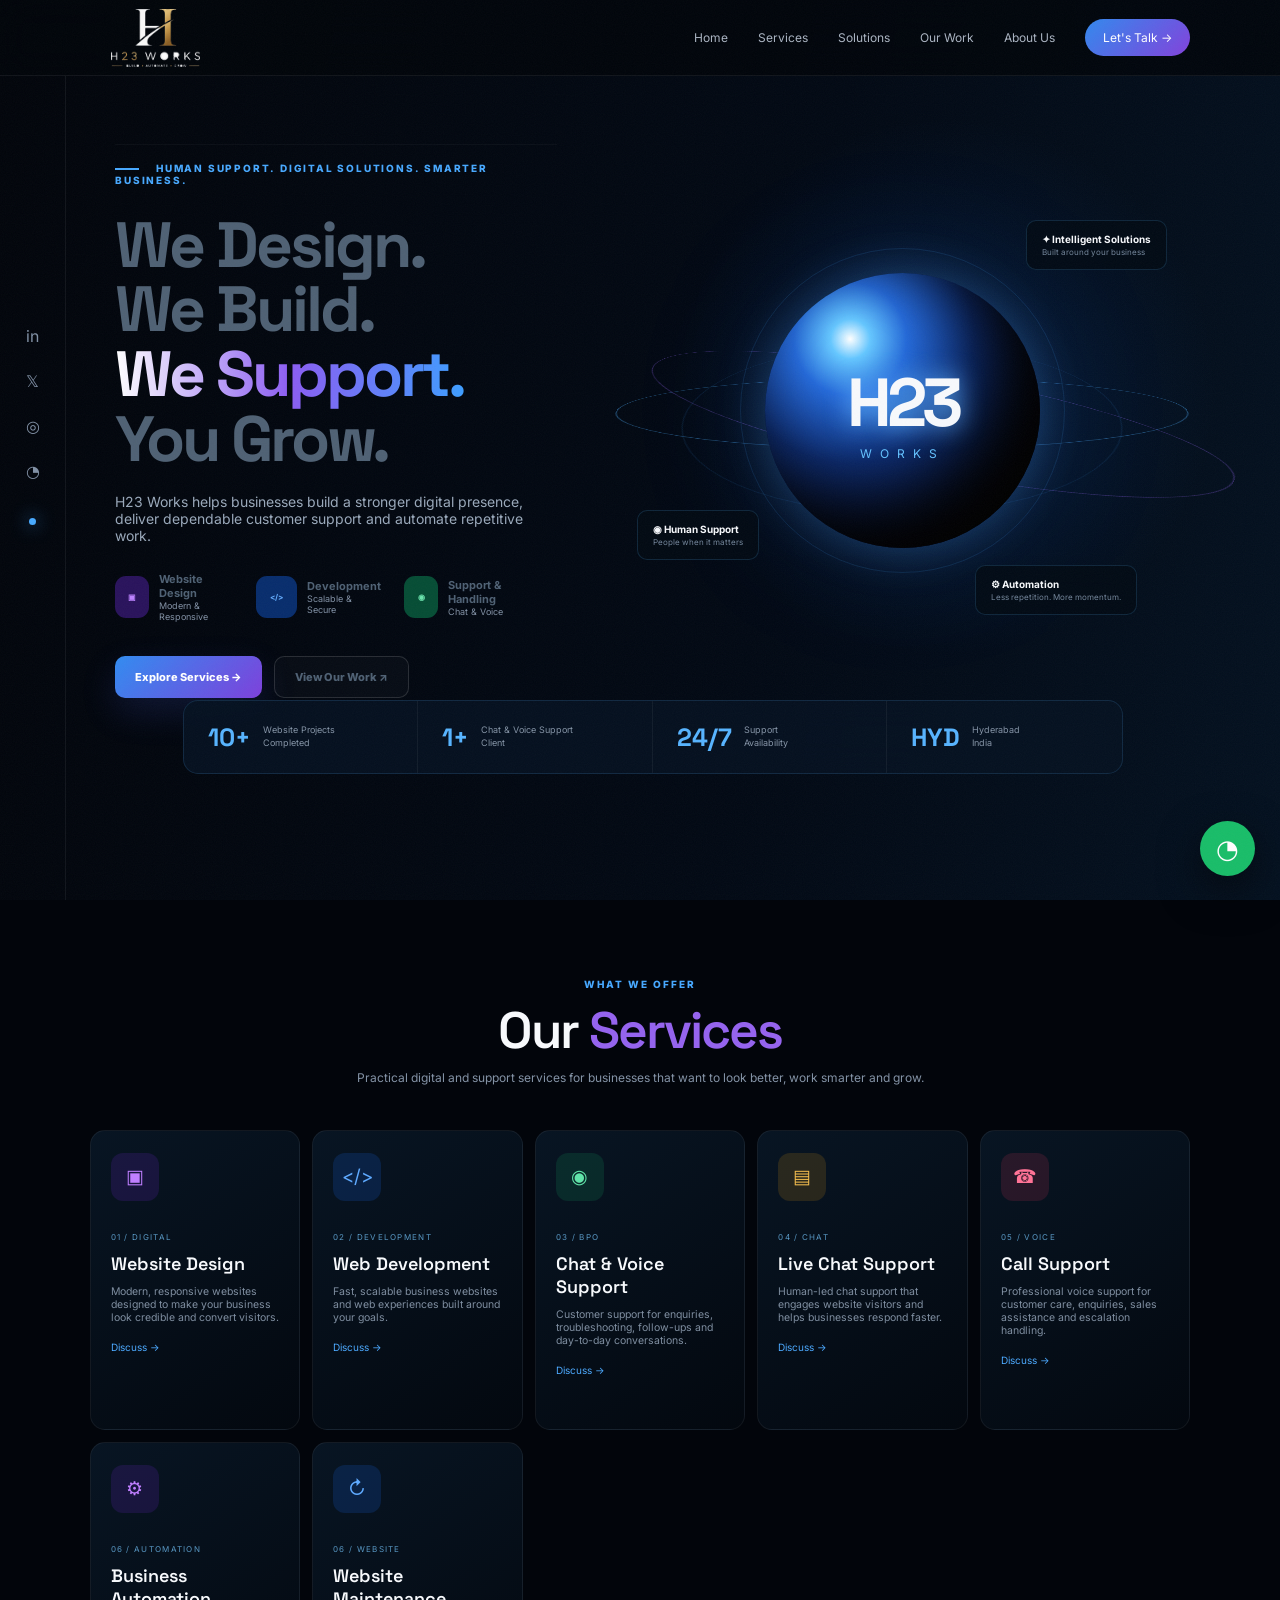
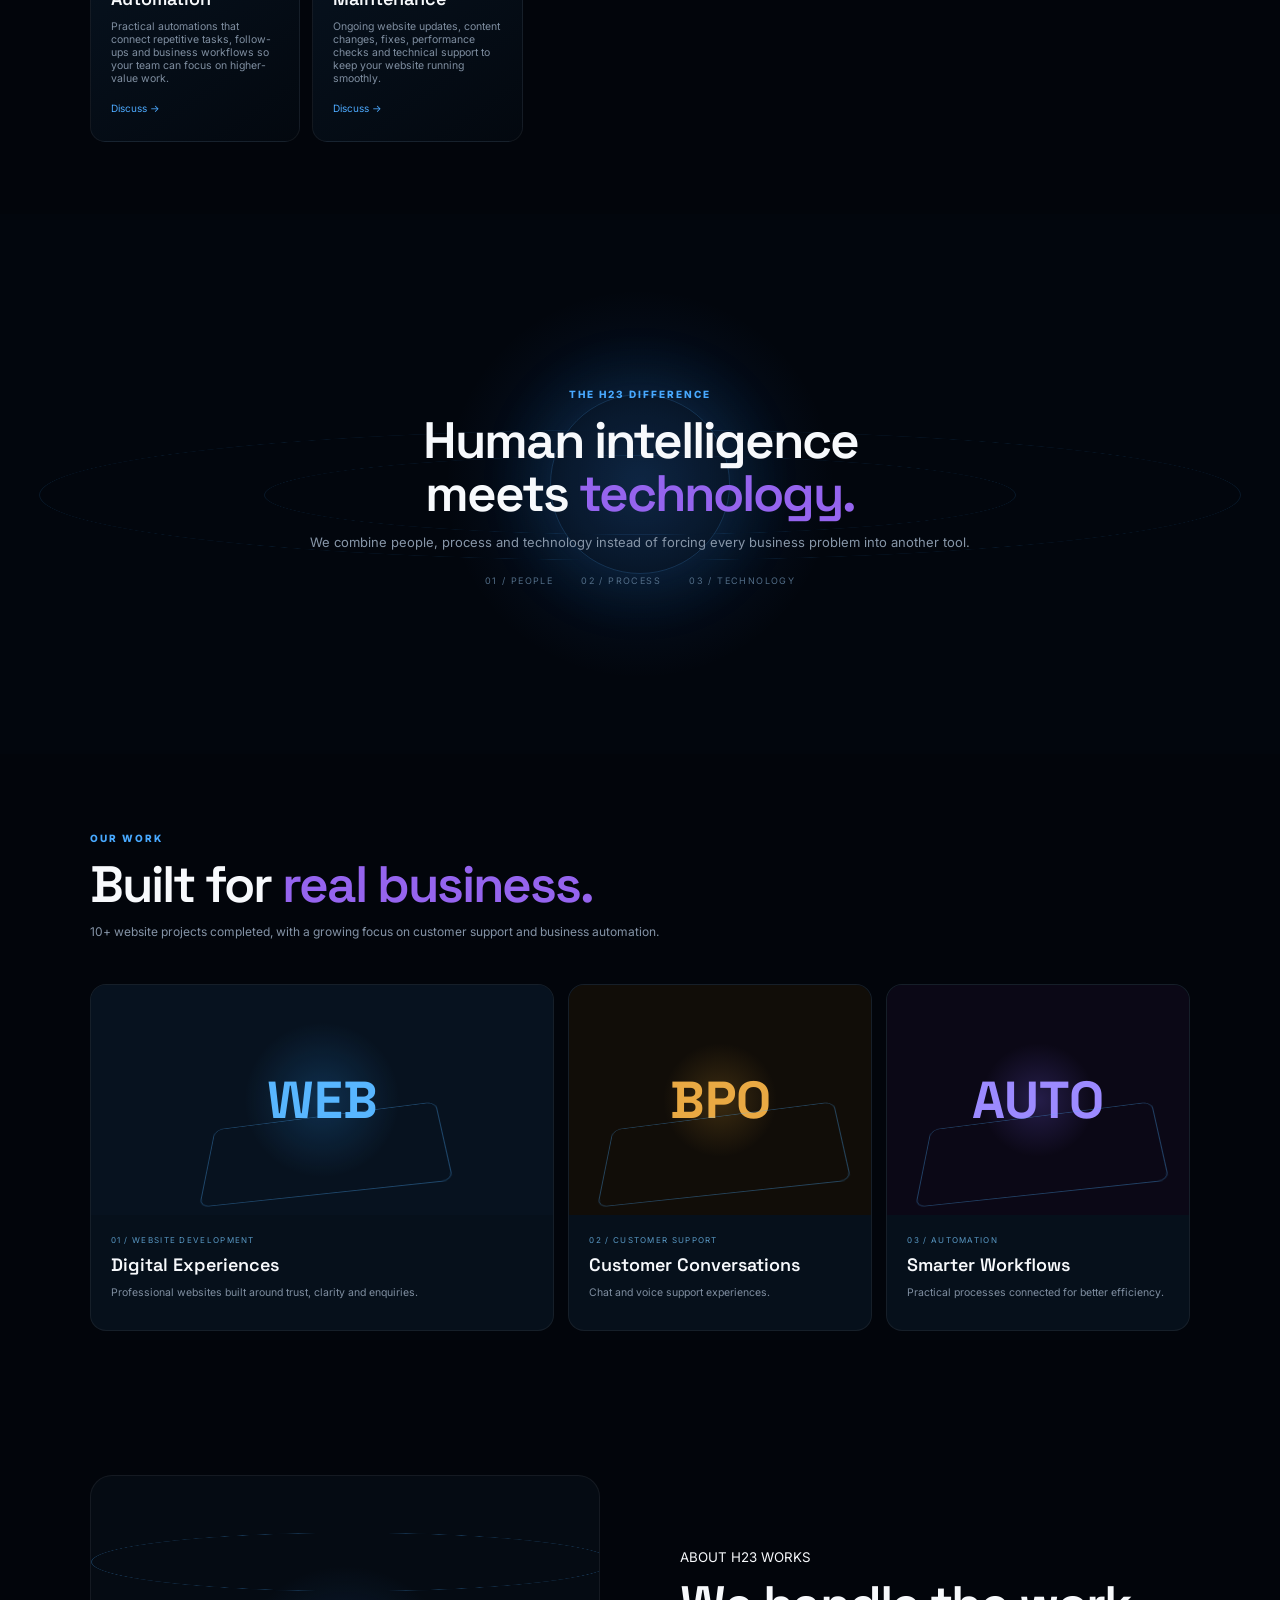
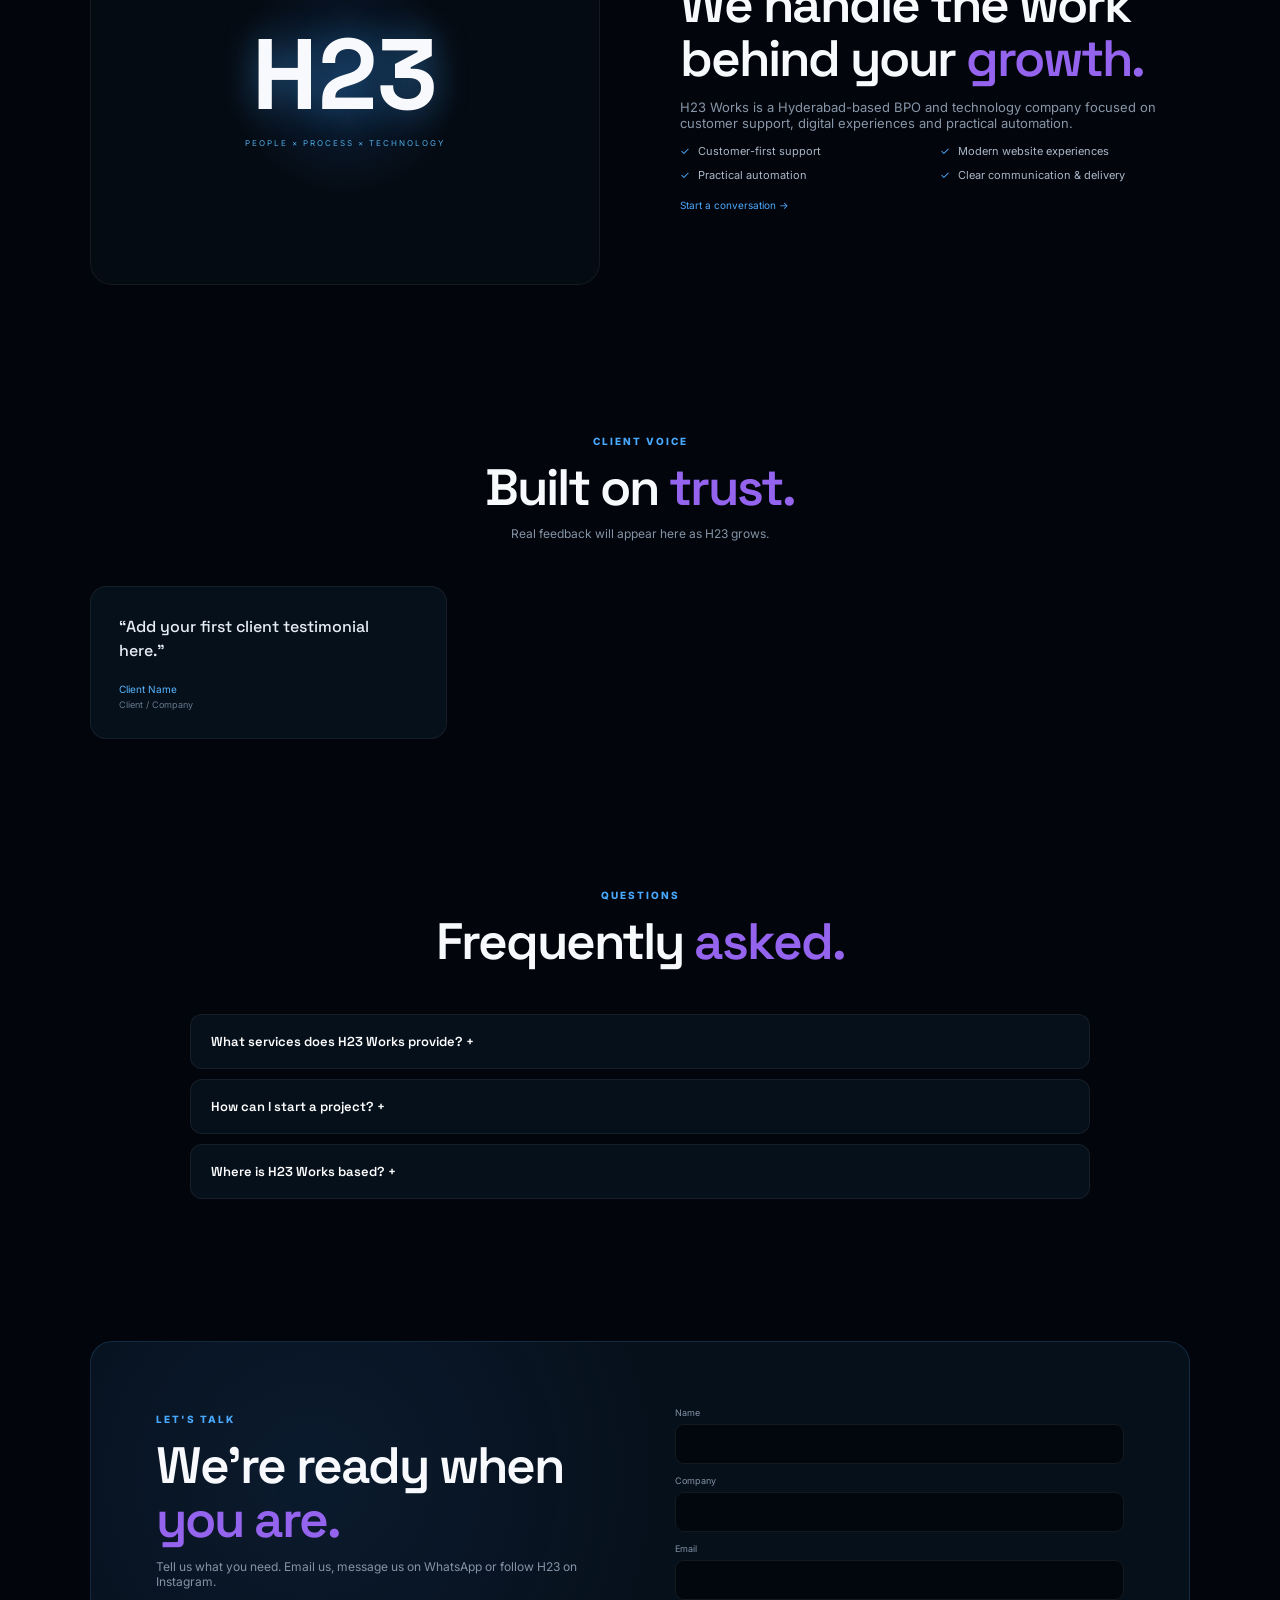
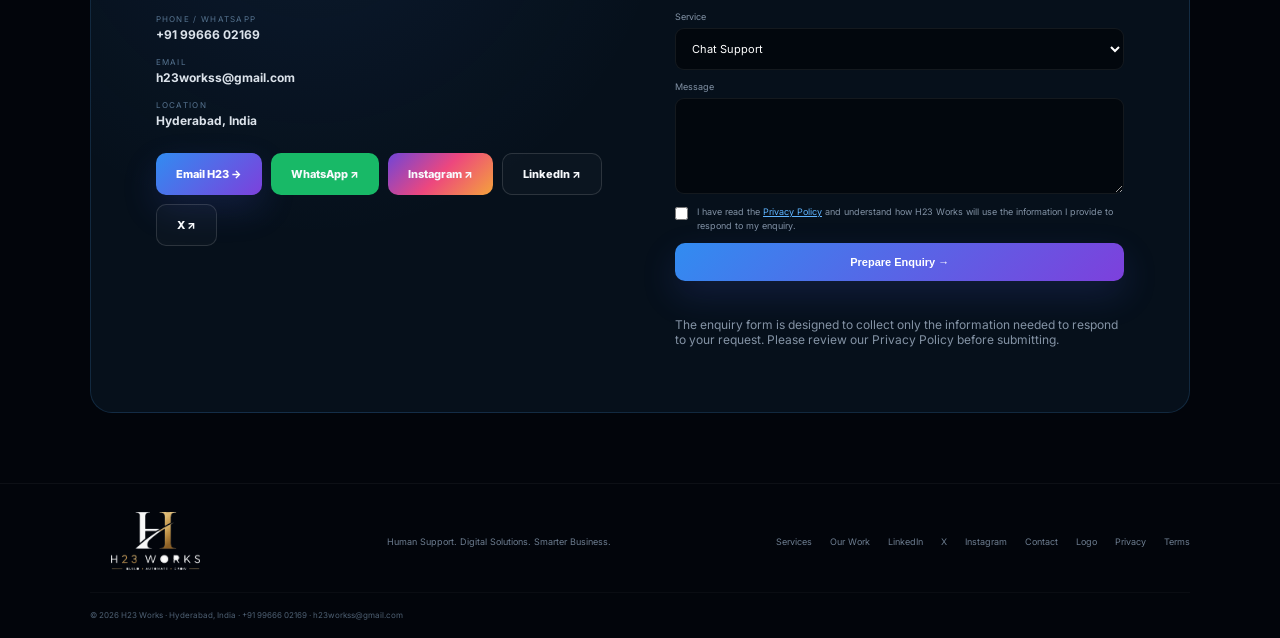
==== commit 801738a9: "Add H23 Works luxury brand identity" ====
--- a/index.html
+++ b/index.html
@@ -5,12 +5,15 @@
 <meta name="viewport" content="width=device-width,initial-scale=1">
 <meta name="description" content="H23 Works — BPO chat and voice support, website design and development, and business automation.">
 <title>H23 Works | Human Support. Digital Solutions.</title>
+<link rel="icon" type="image/png" sizes="32x32" href="/media/favicon-32.png">
+<link rel="apple-touch-icon" sizes="180x180" href="/media/h23-favicon-180.png">
+<meta property="og:image" content="/media/h23-logo-social-1080.png">
 <link rel="preconnect" href="https://fonts.googleapis.com">
 <link rel="preconnect" href="https://fonts.gstatic.com" crossorigin>
 <link href="https://fonts.googleapis.com/css2?family=Inter:wght@400;500;600;700;800&family=Space+Grotesk:wght@500;600;700&display=swap" rel="stylesheet">
 <script src="https://identity.netlify.com/v1/netlify-identity-widget.js"></script>
 <style>
-*{box-sizing:border-box}html{scroll-behavior:smooth}body{margin:0;background:#02050b;color:#f7f9fc;font-family:Inter,Arial,sans-serif;overflow-x:hidden}.noise{position:fixed;inset:0;pointer-events:none;z-index:99;opacity:.035;background-image:url("data:image/svg+xml,%3Csvg xmlns='http://www.w3.org/2000/svg' width='160' height='160'%3E%3Cfilter id='n'%3E%3CfeTurbulence type='fractalNoise' baseFrequency='.9' numOctaves='4'/%3E%3C/filter%3E%3Crect width='100%25' height='100%25' filter='url(%23n)'/%3E%3C/svg%3E")}a{color:inherit;text-decoration:none}.header{height:76px;position:fixed;z-index:80;top:0;left:0;right:0;padding:0 7%;display:flex;align-items:center;justify-content:space-between;background:#02050bcc;border-bottom:1px solid #ffffff10;backdrop-filter:blur(18px)}.logo{display:grid;line-height:.8}.logo strong{font:800 30px "Space Grotesk";letter-spacing:-1.5px;background:linear-gradient(#fff,#9da8b7);-webkit-background-clip:text;color:transparent}.logo span{font-size:8px;letter-spacing:5px;color:#e6a637;margin-left:2px}.header nav{display:flex;align-items:center;gap:30px}.header nav a{font-size:12px;color:#aab4c2}.header nav a:hover{color:#fff}.navbtn{padding:11px 18px;border-radius:22px;background:linear-gradient(135deg,#3289ee,#8242dc);color:#fff!important}.menu{display:none;background:none;border:0;color:#fff;font-size:24px}.rail{position:fixed;z-index:70;top:76px;bottom:0;width:66px;border-right:1px solid #ffffff10;display:flex;flex-direction:column;align-items:center;padding-top:250px;gap:25px;color:#8090a5}.rail i{margin-top:12px;width:7px;height:7px;border-radius:50%;background:#48aaff;box-shadow:0 0 18px #48aaff}.hero{min-height:100vh;padding:115px 7% 50px 9%;position:relative;overflow:hidden;background:radial-gradient(circle at 74% 43%,#1669e225,transparent 25%),linear-gradient(100deg,#02050b,#020914 60%,#041120)}.heroGrid{max-width:1400px;margin:auto;display:grid;grid-template-columns:minmax(0,.95fr) minmax(540px,1.05fr);gap:70px;min-height:590px;align-items:center}.eyebrow{font-size:10px;font-weight:800;letter-spacing:1.8px;color:#48a9ff}.eyebrow i{display:inline-block;width:24px;height:2px;background:#48a9ff;margin-right:13px;vertical-align:middle}.copy h1{font:700 clamp(48px,5vw,73px)/1.01 "Space Grotesk";letter-spacing:-3px;margin:27px 0 22px}.copy h1 em{font-style:normal;background:linear-gradient(90deg,#fff,#8b5df2,#3e9eff);-webkit-background-clip:text;color:transparent}.copy>p{max-width:570px;color:#9aa9bb;font-size:14px}.chips{display:flex;gap:22px;margin-top:28px}.chips>div{display:flex;gap:10px;align-items:center}.chips b{width:42px;height:42px;display:grid;place-items:center;border-radius:11px;background:#29135c;color:#bd82ff}.chips>div:nth-child(2) b{background:#082d6d;color:#64adff}.chips>div:nth-child(3) b{background:#064d35;color:#6be5ae}.chips span{display:grid}.chips strong{font-size:11px}.chips small{font-size:9px;color:#8291a5}.buttons{display:flex;gap:12px;margin-top:29px}.btn{display:inline-flex;align-items:center;justify-content:center;border:0;border-radius:10px;padding:13px 20px;font-size:11px;font-weight:800;cursor:pointer}.primary{background:linear-gradient(135deg,#318cf1,#7d40dc);color:#fff;box-shadow:0 14px 35px #4d5ce52b}.ghost{border:1px solid #ffffff22;background:#ffffff06}.scene{height:540px;position:relative;display:grid;place-items:center;perspective:900px;transition:transform .12s;transform-origin:center}.grid{position:absolute;inset:0;background:linear-gradient(90deg,transparent 49.8%,#459df10c 50%,transparent 50.2%),linear-gradient(0deg,transparent 49.8%,#459df10c 50%,transparent 50.2%);background-size:80px 80px;mask-image:radial-gradient(circle,#000,transparent 72%)}.core{width:275px;height:275px;border-radius:50%;position:relative;z-index:4;background:radial-gradient(circle at 31% 24%,#fff 0,#65c7ff 7%,#2469d9 20%,#0c2a6f 44%,#050d25 73%,#01040b);box-shadow:inset -40px -38px 70px #000,0 0 50px #4a9dff55,0 0 150px #2768ef22;animation:float 5s ease-in-out infinite}.coreText{position:absolute;inset:0;display:grid;place-content:center;text-align:center}.coreText strong{font:800 68px "Space Grotesk";letter-spacing:-5px;text-shadow:0 0 25px #62b4ff}.coreText small{color:#64c2ff;letter-spacing:8px;font-size:12px}.core:after{content:"";position:absolute;inset:-25px;border:1px solid #3da8ff22;border-radius:50%}.orbit{position:absolute;border:1px solid #4baeff77;border-radius:50%;transform:rotateX(68deg)}.o1{width:570px;height:190px;animation:spin1 9s linear infinite}.o2{width:640px;height:230px;border-color:#9866ff55;transform:rotateX(68deg) rotateZ(30deg);animation:spin2 13s linear infinite reverse}.o3{width:430px;height:430px;border-color:#409cff22;animation:spin3 20s linear infinite}.floatCard{position:absolute;z-index:8;display:grid;gap:2px;padding:12px 15px;border:1px solid #4da7ee2d;border-radius:10px;background:#030b15d9;backdrop-filter:blur(12px);font-size:10px;animation:card 5s ease-in-out infinite}.floatCard small{font-size:8px;color:#74879c}.c1{top:80px;right:0}.c2{left:0;bottom:120px;animation-delay:1s}.c3{right:30px;bottom:65px;animation-delay:2s}.stats{max-width:940px;margin:-5px auto 0;position:relative;z-index:10;display:grid;grid-template-columns:repeat(4,1fr);background:#061221e8;border:1px solid #4d9ee52b;border-radius:15px;backdrop-filter:blur(16px)}.stats div{padding:20px 24px;display:flex;align-items:center;gap:12px;border-right:1px solid #ffffff0e}.stats div:last-child{border:0}.stats b{font:700 25px "Space Grotesk";color:#57b4ff}.stats span{font-size:9px;line-height:1.4;color:#8594a7}.section{max-width:1450px;margin:auto;padding:72px 7%}.heading{text-align:center;max-width:700px;margin:0 auto 45px}.heading.left{text-align:left;max-width:none}.heading small,.cin small,.contact small{color:#48a9ff;font-size:10px;font-weight:800;letter-spacing:2px}.heading h2,.cin h2,.about h2,.contact h2{font:600 clamp(38px,4vw,54px)/1.05 "Space Grotesk";letter-spacing:-2px;margin:12px 0}.heading h2 em,.cin h2 em,.about h2 em,.contact h2 em{font-style:normal;color:#9564ee}.heading p{font-size:12px;color:#8493a6}.cards{display:grid;grid-template-columns:repeat(5,1fr);gap:12px}.cards article{min-height:300px;padding:22px 20px;border:1px solid #ffffff10;border-radius:15px;background:linear-gradient(145deg,#081523,#03080f);transition:.3s}.cards article:hover{transform:translateY(-8px);border-color:#4a9de955;box-shadow:0 25px 60px #0008}.icon{width:48px;height:48px;border-radius:12px;display:grid;place-items:center;font-size:19px;margin-bottom:23px}.purple{background:#7228d52b;color:#c07fff}.blue{background:#1760d733;color:#5faaff}.green{background:#12a15e2b;color:#61e3a9}.gold{background:#d091142b;color:#f1bb4e}.red{background:#c931532b;color:#ff7396}.cards article>small,.work small{font-size:8px;letter-spacing:1.3px;color:#5998c4}.cards h3,.work h3{font:600 18px "Space Grotesk";margin:8px 0}.cards p,.work p{font-size:10.5px;color:#7f8ea0}.cards a,.link{font-size:10px;color:#4daaff}.cin{height:540px;position:relative;display:grid;place-items:center;text-align:center;overflow:hidden;background:radial-gradient(circle at 50% 50%,#2777e52a,transparent 28%),#02060d}.cin:before,.cin:after{content:"";position:absolute;border:1px solid #4aabff1e;border-radius:50%;left:50%;top:52%;transform:translate(-50%,-50%) rotateX(70deg)}.cin:before{width:750px;height:230px}.cin:after{width:1200px;height:380px}.cin>div:first-child{position:relative;z-index:3;max-width:700px}.cin p{color:#8796a8;font-size:13px}.points{display:flex;justify-content:center;gap:28px;margin-top:25px;color:#526d87;font-size:9px;letter-spacing:1.4px}.bigOrb{position:absolute;width:330px;height:330px;border-radius:50%;background:radial-gradient(circle,#4aabff18,transparent 68%);animation:float 6s ease-in-out infinite}.bigOrb span{display:block;width:180px;height:180px;margin:75px;border:1px solid #4aabff33;border-radius:50%;box-shadow:0 0 80px #2f9cff22}.workGrid{display:grid;grid-template-columns:1.3fr .85fr .85fr;gap:14px}.work{padding-bottom:20px;border:1px solid #ffffff10;border-radius:16px;overflow:hidden;background:#06101b}.visual{height:230px;display:grid;place-items:center;font:800 52px "Space Grotesk";position:relative}.web{color:#58b6ff;background:radial-gradient(circle,#2d9eff35,transparent 30%),#07121f}.support{color:#e9a943;background:radial-gradient(circle,#e6a63233,transparent 30%),#110d08}.auto{color:#9c8aff;background:radial-gradient(circle,#8068ff38,transparent 30%),#0b0816}.visual span{position:absolute;width:240px;height:105px;border:1px solid #4daeff55;border-radius:10px;bottom:10px;transform:perspective(500px) rotateX(42deg) rotateY(-10deg)}.work>small,.work>h3,.work>p{margin-left:20px;margin-right:20px}.work>small{display:block;margin-top:20px}.about{display:grid;grid-template-columns:1fr 1fr;gap:80px;align-items:center}.aboutOrb{height:410px;border:1px solid #ffffff10;border-radius:22px;display:grid;place-content:center;text-align:center;background:radial-gradient(circle,#287fe533,transparent 35%),#050b13;position:relative;overflow:hidden}.aboutOrb strong{font:800 100px "Space Grotesk";text-shadow:0 0 35px #4aaeff66}.aboutOrb small{font-size:8px;letter-spacing:2px;color:#4ca9e2}.aboutOrb:after{content:"";position:absolute;width:520px;height:170px;border:1px solid #4baeff44;border-radius:50%;transform:rotateX(70deg);animation:spin1 10s linear infinite}.about p{color:#8796a8;font-size:13px}.about ul{padding:0;list-style:none;display:grid;grid-template-columns:1fr 1fr;gap:10px;color:#abb7c6;font-size:11px}.about li:before{content:"✓";color:#49aaff;margin-right:8px}.contact{max-width:1450px;margin:auto;padding:70px 7%}.contactBox{display:grid;grid-template-columns:1fr 1fr;gap:70px;padding:65px;border:1px solid #4d9ee52d;border-radius:22px;background:radial-gradient(circle at 20% 20%,#387de218,transparent 35%),#06101b}.contact p{max-width:540px;color:#8493a5;font-size:12px}.details{display:grid;gap:15px;margin-top:25px}.details span{display:grid;font-size:8px;letter-spacing:1.3px;color:#56738f}.details strong{font-size:12px;letter-spacing:0;color:#dce3eb;margin-top:3px}.actions2{display:flex;flex-wrap:wrap;gap:9px;margin-top:25px}.wa{background:#18b967}.ig{background:linear-gradient(135deg,#6f45d8,#ed477e,#f4a33b)}form{display:grid;gap:11px}label{font-size:9px;color:#8292a5}input,select,textarea{display:block;width:100%;margin-top:6px;border:1px solid #ffffff12;background:#02070d;color:#fff;border-radius:9px;padding:12px;font:inherit;font-size:11px;outline:none}textarea{resize:vertical}.note{font-size:8px;color:#62768b;margin:0}.status{font-size:10px;color:#61e3a9;min-height:14px}.consent{display:flex;align-items:flex-start;gap:9px;font-size:9px;line-height:1.5;color:#8292a5}.consent input{width:auto;margin:2px 0 0;flex:0 0 auto}.consent a{color:#5fb4ff;text-decoration:underline}.legalPage{min-height:100vh;padding:125px 7% 70px;max-width:1050px;margin:auto}.legalPage h1{font:700 clamp(42px,5vw,68px)/1.02 "Space Grotesk";letter-spacing:-2px;margin:10px 0 16px}.legalPage h1 em{font-style:normal;color:#9564ee}.legalPage .updated{font-size:10px;color:#708197;letter-spacing:1px}.legalPage .legalCard{margin-top:38px;border:1px solid #ffffff12;border-radius:18px;background:#06101b;padding:32px}.legalPage h2{font:600 24px "Space Grotesk";margin:30px 0 10px}.legalPage h2:first-child{margin-top:0}.legalPage p,.legalPage li{font-size:12px;line-height:1.8;color:#95a4b6}.legalPage ul{padding-left:20px}.legalPage a{color:#60b6ff}.legalNav{position:fixed;top:76px;left:0;right:0;z-index:70;padding:13px 7%;background:#02050bcc;border-bottom:1px solid #ffffff10;backdrop-filter:blur(18px);display:flex;justify-content:space-between;align-items:center}.legalNav .links{display:flex;gap:18px;font-size:10px;color:#9aa9bb}.legalNav .links a:hover{color:#fff}.legalFoot{max-width:1050px;margin:auto;padding:0 7% 35px;color:#596b80;font-size:9px}footer{border-top:1px solid #ffffff0b;padding:28px 7% 18px}.foot{max-width:1300px;margin:auto;display:flex;justify-content:space-between;align-items:center}.foot p,.foot>div{font-size:9px;color:#6d7d90}.foot>div{display:flex;gap:18px}.copy{max-width:1300px;margin:22px auto 0;padding-top:17px;border-top:1px solid #ffffff08;color:#4f6174;font-size:8px}.floatWa{position:fixed;right:25px;bottom:24px;width:55px;height:55px;border-radius:50%;display:grid;place-items:center;background:#19bd69;color:#fff;font-size:26px;z-index:85;box-shadow:0 15px 40px #0008}@keyframes float{50%{transform:translateY(-12px)}}@keyframes spin1{to{transform:rotateX(68deg) rotateZ(360deg)}}@keyframes spin2{to{transform:rotateX(68deg) rotateZ(392deg)}}@keyframes spin3{to{transform:rotateZ(360deg)}}@keyframes card{50%{transform:translateY(-7px)}}@media(max-width:1050px){.heroGrid{grid-template-columns:1fr}.scene{height:500px}.cards{grid-template-columns:repeat(3,1fr)}.workGrid{grid-template-columns:1fr 1fr}.wide{grid-column:1/-1}}@media(max-width:780px){.header{padding:0 5%}.header nav{display:none;position:absolute;top:70px;left:15px;right:15px;padding:20px;flex-direction:column;align-items:flex-start;background:#02060df7;border:1px solid #ffffff15;border-radius:15px}.header nav.open{display:flex}.menu{display:block}.rail{display:none}.hero{padding-left:5%;padding-right:5%}.copy h1{font-size:47px}.stats{grid-template-columns:1fr 1fr}.cards{grid-template-columns:1fr 1fr}.about,.contactBox{grid-template-columns:1fr}.contactBox{padding:40px 25px}.section{padding:58px 5%}.foot{flex-direction:column;align-items:flex-start;gap:15px}}@media(max-width:520px){.chips{flex-direction:column;gap:10px}.scene{transform:scale(.84);height:400px}.core{width:210px;height:210px}.coreText strong{font-size:53px}.o1{width:440px;height:150px}.o2{width:500px;height:175px}.o3{width:340px;height:340px}.cards,.workGrid,.about ul{grid-template-columns:1fr}.wide{grid-column:auto}.stats{grid-template-columns:1fr}.stats div{border-right:0}.buttons,.actions2{flex-direction:column}.actions2 .btn{width:100%}}
+*{box-sizing:border-box}html{scroll-behavior:smooth}body{margin:0;background:#02050b;color:#f7f9fc;font-family:Inter,Arial,sans-serif;overflow-x:hidden}.noise{position:fixed;inset:0;pointer-events:none;z-index:99;opacity:.035;background-image:url("data:image/svg+xml,%3Csvg xmlns='http://www.w3.org/2000/svg' width='160' height='160'%3E%3Cfilter id='n'%3E%3CfeTurbulence type='fractalNoise' baseFrequency='.9' numOctaves='4'/%3E%3C/filter%3E%3Crect width='100%25' height='100%25' filter='url(%23n)'/%3E%3C/svg%3E")}a{color:inherit;text-decoration:none}.header{height:76px;position:fixed;z-index:80;top:0;left:0;right:0;padding:0 7%;display:flex;align-items:center;justify-content:space-between;background:#02050bcc;border-bottom:1px solid #ffffff10;backdrop-filter:blur(18px)}.logo{display:flex;align-items:center;line-height:1}.logo img{display:block;width:132px;height:auto;max-height:58px;object-fit:contain}.logo strong,.logo span{display:none}.header nav{display:flex;align-items:center;gap:30px}.header nav a{font-size:12px;color:#aab4c2}.header nav a:hover{color:#fff}.navbtn{padding:11px 18px;border-radius:22px;background:linear-gradient(135deg,#3289ee,#8242dc);color:#fff!important}.menu{display:none;background:none;border:0;color:#fff;font-size:24px}.rail{position:fixed;z-index:70;top:76px;bottom:0;width:66px;border-right:1px solid #ffffff10;display:flex;flex-direction:column;align-items:center;padding-top:250px;gap:25px;color:#8090a5}.rail i{margin-top:12px;width:7px;height:7px;border-radius:50%;background:#48aaff;box-shadow:0 0 18px #48aaff}.hero{min-height:100vh;padding:115px 7% 50px 9%;position:relative;overflow:hidden;background:radial-gradient(circle at 74% 43%,#1669e225,transparent 25%),linear-gradient(100deg,#02050b,#020914 60%,#041120)}.heroGrid{max-width:1400px;margin:auto;display:grid;grid-template-columns:minmax(0,.95fr) minmax(540px,1.05fr);gap:70px;min-height:590px;align-items:center}.eyebrow{font-size:10px;font-weight:800;letter-spacing:1.8px;color:#48a9ff}.eyebrow i{display:inline-block;width:24px;height:2px;background:#48a9ff;margin-right:13px;vertical-align:middle}.copy h1{font:700 clamp(48px,5vw,73px)/1.01 "Space Grotesk";letter-spacing:-3px;margin:27px 0 22px}.copy h1 em{font-style:normal;background:linear-gradient(90deg,#fff,#8b5df2,#3e9eff);-webkit-background-clip:text;color:transparent}.copy>p{max-width:570px;color:#9aa9bb;font-size:14px}.chips{display:flex;gap:22px;margin-top:28px}.chips>div{display:flex;gap:10px;align-items:center}.chips b{width:42px;height:42px;display:grid;place-items:center;border-radius:11px;background:#29135c;color:#bd82ff}.chips>div:nth-child(2) b{background:#082d6d;color:#64adff}.chips>div:nth-child(3) b{background:#064d35;color:#6be5ae}.chips span{display:grid}.chips strong{font-size:11px}.chips small{font-size:9px;color:#8291a5}.buttons{display:flex;gap:12px;margin-top:29px}.btn{display:inline-flex;align-items:center;justify-content:center;border:0;border-radius:10px;padding:13px 20px;font-size:11px;font-weight:800;cursor:pointer}.primary{background:linear-gradient(135deg,#318cf1,#7d40dc);color:#fff;box-shadow:0 14px 35px #4d5ce52b}.ghost{border:1px solid #ffffff22;background:#ffffff06}.scene{height:540px;position:relative;display:grid;place-items:center;perspective:900px;transition:transform .12s;transform-origin:center}.grid{position:absolute;inset:0;background:linear-gradient(90deg,transparent 49.8%,#459df10c 50%,transparent 50.2%),linear-gradient(0deg,transparent 49.8%,#459df10c 50%,transparent 50.2%);background-size:80px 80px;mask-image:radial-gradient(circle,#000,transparent 72%)}.core{width:275px;height:275px;border-radius:50%;position:relative;z-index:4;background:radial-gradient(circle at 31% 24%,#fff 0,#65c7ff 7%,#2469d9 20%,#0c2a6f 44%,#050d25 73%,#01040b);box-shadow:inset -40px -38px 70px #000,0 0 50px #4a9dff55,0 0 150px #2768ef22;animation:float 5s ease-in-out infinite}.coreText{position:absolute;inset:0;display:grid;place-content:center;text-align:center}.coreText strong{font:800 68px "Space Grotesk";letter-spacing:-5px;text-shadow:0 0 25px #62b4ff}.coreText small{color:#64c2ff;letter-spacing:8px;font-size:12px}.core:after{content:"";position:absolute;inset:-25px;border:1px solid #3da8ff22;border-radius:50%}.orbit{position:absolute;border:1px solid #4baeff77;border-radius:50%;transform:rotateX(68deg)}.o1{width:570px;height:190px;animation:spin1 9s linear infinite}.o2{width:640px;height:230px;border-color:#9866ff55;transform:rotateX(68deg) rotateZ(30deg);animation:spin2 13s linear infinite reverse}.o3{width:430px;height:430px;border-color:#409cff22;animation:spin3 20s linear infinite}.floatCard{position:absolute;z-index:8;display:grid;gap:2px;padding:12px 15px;border:1px solid #4da7ee2d;border-radius:10px;background:#030b15d9;backdrop-filter:blur(12px);font-size:10px;animation:card 5s ease-in-out infinite}.floatCard small{font-size:8px;color:#74879c}.c1{top:80px;right:0}.c2{left:0;bottom:120px;animation-delay:1s}.c3{right:30px;bottom:65px;animation-delay:2s}.stats{max-width:940px;margin:-5px auto 0;position:relative;z-index:10;display:grid;grid-template-columns:repeat(4,1fr);background:#061221e8;border:1px solid #4d9ee52b;border-radius:15px;backdrop-filter:blur(16px)}.stats div{padding:20px 24px;display:flex;align-items:center;gap:12px;border-right:1px solid #ffffff0e}.stats div:last-child{border:0}.stats b{font:700 25px "Space Grotesk";color:#57b4ff}.stats span{font-size:9px;line-height:1.4;color:#8594a7}.section{max-width:1450px;margin:auto;padding:72px 7%}.heading{text-align:center;max-width:700px;margin:0 auto 45px}.heading.left{text-align:left;max-width:none}.heading small,.cin small,.contact small{color:#48a9ff;font-size:10px;font-weight:800;letter-spacing:2px}.heading h2,.cin h2,.about h2,.contact h2{font:600 clamp(38px,4vw,54px)/1.05 "Space Grotesk";letter-spacing:-2px;margin:12px 0}.heading h2 em,.cin h2 em,.about h2 em,.contact h2 em{font-style:normal;color:#9564ee}.heading p{font-size:12px;color:#8493a6}.cards{display:grid;grid-template-columns:repeat(5,1fr);gap:12px}.cards article{min-height:300px;padding:22px 20px;border:1px solid #ffffff10;border-radius:15px;background:linear-gradient(145deg,#081523,#03080f);transition:.3s}.cards article:hover{transform:translateY(-8px);border-color:#4a9de955;box-shadow:0 25px 60px #0008}.icon{width:48px;height:48px;border-radius:12px;display:grid;place-items:center;font-size:19px;margin-bottom:23px}.purple{background:#7228d52b;color:#c07fff}.blue{background:#1760d733;color:#5faaff}.green{background:#12a15e2b;color:#61e3a9}.gold{background:#d091142b;color:#f1bb4e}.red{background:#c931532b;color:#ff7396}.cards article>small,.work small{font-size:8px;letter-spacing:1.3px;color:#5998c4}.cards h3,.work h3{font:600 18px "Space Grotesk";margin:8px 0}.cards p,.work p{font-size:10.5px;color:#7f8ea0}.cards a,.link{font-size:10px;color:#4daaff}.cin{height:540px;position:relative;display:grid;place-items:center;text-align:center;overflow:hidden;background:radial-gradient(circle at 50% 50%,#2777e52a,transparent 28%),#02060d}.cin:before,.cin:after{content:"";position:absolute;border:1px solid #4aabff1e;border-radius:50%;left:50%;top:52%;transform:translate(-50%,-50%) rotateX(70deg)}.cin:before{width:750px;height:230px}.cin:after{width:1200px;height:380px}.cin>div:first-child{position:relative;z-index:3;max-width:700px}.cin p{color:#8796a8;font-size:13px}.points{display:flex;justify-content:center;gap:28px;margin-top:25px;color:#526d87;font-size:9px;letter-spacing:1.4px}.bigOrb{position:absolute;width:330px;height:330px;border-radius:50%;background:radial-gradient(circle,#4aabff18,transparent 68%);animation:float 6s ease-in-out infinite}.bigOrb span{display:block;width:180px;height:180px;margin:75px;border:1px solid #4aabff33;border-radius:50%;box-shadow:0 0 80px #2f9cff22}.workGrid{display:grid;grid-template-columns:1.3fr .85fr .85fr;gap:14px}.work{padding-bottom:20px;border:1px solid #ffffff10;border-radius:16px;overflow:hidden;background:#06101b}.visual{height:230px;display:grid;place-items:center;font:800 52px "Space Grotesk";position:relative}.web{color:#58b6ff;background:radial-gradient(circle,#2d9eff35,transparent 30%),#07121f}.support{color:#e9a943;background:radial-gradient(circle,#e6a63233,transparent 30%),#110d08}.auto{color:#9c8aff;background:radial-gradient(circle,#8068ff38,transparent 30%),#0b0816}.visual span{position:absolute;width:240px;height:105px;border:1px solid #4daeff55;border-radius:10px;bottom:10px;transform:perspective(500px) rotateX(42deg) rotateY(-10deg)}.work>small,.work>h3,.work>p{margin-left:20px;margin-right:20px}.work>small{display:block;margin-top:20px}.about{display:grid;grid-template-columns:1fr 1fr;gap:80px;align-items:center}.aboutOrb{height:410px;border:1px solid #ffffff10;border-radius:22px;display:grid;place-content:center;text-align:center;background:radial-gradient(circle,#287fe533,transparent 35%),#050b13;position:relative;overflow:hidden}.aboutOrb strong{font:800 100px "Space Grotesk";text-shadow:0 0 35px #4aaeff66}.aboutOrb small{font-size:8px;letter-spacing:2px;color:#4ca9e2}.aboutOrb:after{content:"";position:absolute;width:520px;height:170px;border:1px solid #4baeff44;border-radius:50%;transform:rotateX(70deg);animation:spin1 10s linear infinite}.about p{color:#8796a8;font-size:13px}.about ul{padding:0;list-style:none;display:grid;grid-template-columns:1fr 1fr;gap:10px;color:#abb7c6;font-size:11px}.about li:before{content:"✓";color:#49aaff;margin-right:8px}.contact{max-width:1450px;margin:auto;padding:70px 7%}.contactBox{display:grid;grid-template-columns:1fr 1fr;gap:70px;padding:65px;border:1px solid #4d9ee52d;border-radius:22px;background:radial-gradient(circle at 20% 20%,#387de218,transparent 35%),#06101b}.contact p{max-width:540px;color:#8493a5;font-size:12px}.details{display:grid;gap:15px;margin-top:25px}.details span{display:grid;font-size:8px;letter-spacing:1.3px;color:#56738f}.details strong{font-size:12px;letter-spacing:0;color:#dce3eb;margin-top:3px}.actions2{display:flex;flex-wrap:wrap;gap:9px;margin-top:25px}.wa{background:#18b967}.ig{background:linear-gradient(135deg,#6f45d8,#ed477e,#f4a33b)}form{display:grid;gap:11px}label{font-size:9px;color:#8292a5}input,select,textarea{display:block;width:100%;margin-top:6px;border:1px solid #ffffff12;background:#02070d;color:#fff;border-radius:9px;padding:12px;font:inherit;font-size:11px;outline:none}textarea{resize:vertical}.note{font-size:8px;color:#62768b;margin:0}.status{font-size:10px;color:#61e3a9;min-height:14px}.consent{display:flex;align-items:flex-start;gap:9px;font-size:9px;line-height:1.5;color:#8292a5}.consent input{width:auto;margin:2px 0 0;flex:0 0 auto}.consent a{color:#5fb4ff;text-decoration:underline}.legalPage{min-height:100vh;padding:125px 7% 70px;max-width:1050px;margin:auto}.legalPage h1{font:700 clamp(42px,5vw,68px)/1.02 "Space Grotesk";letter-spacing:-2px;margin:10px 0 16px}.legalPage h1 em{font-style:normal;color:#9564ee}.legalPage .updated{font-size:10px;color:#708197;letter-spacing:1px}.legalPage .legalCard{margin-top:38px;border:1px solid #ffffff12;border-radius:18px;background:#06101b;padding:32px}.legalPage h2{font:600 24px "Space Grotesk";margin:30px 0 10px}.legalPage h2:first-child{margin-top:0}.legalPage p,.legalPage li{font-size:12px;line-height:1.8;color:#95a4b6}.legalPage ul{padding-left:20px}.legalPage a{color:#60b6ff}.legalNav{position:fixed;top:76px;left:0;right:0;z-index:70;padding:13px 7%;background:#02050bcc;border-bottom:1px solid #ffffff10;backdrop-filter:blur(18px);display:flex;justify-content:space-between;align-items:center}.legalNav .links{display:flex;gap:18px;font-size:10px;color:#9aa9bb}.legalNav .links a:hover{color:#fff}.legalFoot{max-width:1050px;margin:auto;padding:0 7% 35px;color:#596b80;font-size:9px}footer{border-top:1px solid #ffffff0b;padding:28px 7% 18px}.foot{max-width:1300px;margin:auto;display:flex;justify-content:space-between;align-items:center}.foot p,.foot>div{font-size:9px;color:#6d7d90}.foot>div{display:flex;gap:18px}.copy{max-width:1300px;margin:22px auto 0;padding-top:17px;border-top:1px solid #ffffff08;color:#4f6174;font-size:8px}.floatWa{position:fixed;right:25px;bottom:24px;width:55px;height:55px;border-radius:50%;display:grid;place-items:center;background:#19bd69;color:#fff;font-size:26px;z-index:85;box-shadow:0 15px 40px #0008}@keyframes float{50%{transform:translateY(-12px)}}@keyframes spin1{to{transform:rotateX(68deg) rotateZ(360deg)}}@keyframes spin2{to{transform:rotateX(68deg) rotateZ(392deg)}}@keyframes spin3{to{transform:rotateZ(360deg)}}@keyframes card{50%{transform:translateY(-7px)}}@media(max-width:1050px){.heroGrid{grid-template-columns:1fr}.scene{height:500px}.cards{grid-template-columns:repeat(3,1fr)}.workGrid{grid-template-columns:1fr 1fr}.wide{grid-column:1/-1}}@media(max-width:780px){.header{padding:0 5%}.header nav{display:none;position:absolute;top:70px;left:15px;right:15px;padding:20px;flex-direction:column;align-items:flex-start;background:#02060df7;border:1px solid #ffffff15;border-radius:15px}.header nav.open{display:flex}.menu{display:block}.rail{display:none}.hero{padding-left:5%;padding-right:5%}.copy h1{font-size:47px}.stats{grid-template-columns:1fr 1fr}.cards{grid-template-columns:1fr 1fr}.about,.contactBox{grid-template-columns:1fr}.contactBox{padding:40px 25px}.section{padding:58px 5%}.foot{flex-direction:column;align-items:flex-start;gap:15px}}@media(max-width:520px){.chips{flex-direction:column;gap:10px}.scene{transform:scale(.84);height:400px}.core{width:210px;height:210px}.coreText strong{font-size:53px}.o1{width:440px;height:150px}.o2{width:500px;height:175px}.o3{width:340px;height:340px}.cards,.workGrid,.about ul{grid-template-columns:1fr}.wide{grid-column:auto}.stats{grid-template-columns:1fr}.stats div{border-right:0}.buttons,.actions2{flex-direction:column}.actions2 .btn{width:100%}}
 
 .foot>div a{transition:.2s}.foot>div a:hover{color:#fff}
 @media(min-width:1051px){.copy{padding-right:25px}.scene{margin-left:10px}.hero .buttons{margin-top:34px}}
@@ -19,7 +22,7 @@
 <body>
 <div class="noise"></div>
 <header class="header">
-<a class="logo" href="#home"><strong>H23</strong><span>WORKS</span></a>
+<a class="logo" href="#home" aria-label="H23 Works home"><img src="/media/h23-logo-light.png" alt="H23 Works — Build, Automate, Grow"></a>
 <nav id="nav"><a href="#home">Home</a><a href="#services">Services</a><a href="#solutions">Solutions</a><a href="#work">Our Work</a><a href="#about">About Us</a><a class="navbtn" href="#contact">Let's Talk →</a></nav>
 <button class="menu">☰</button>
 </header>
@@ -55,7 +58,7 @@
 <section class="section" id="testimonials"><div class="heading"><small>CLIENT VOICE</small><h2>Built on <em>trust.</em></h2><p>Real feedback will appear here as H23 grows.</p></div><div class="testimonialGrid" id="testimonialsGrid"></div></section><section class="section" id="faq"><div class="heading"><small>QUESTIONS</small><h2>Frequently <em>asked.</em></h2></div><div class="faqGrid" id="faqGrid"></div></section><section class="contact" id="contact"><div class="contactBox"><div class="contactCopy"><small>LET'S TALK</small><h2>We're ready when<br><em>you are.</em></h2><p>Tell us what you need. Email us, message us on WhatsApp or follow H23 on Instagram.</p><div class="details"><span>PHONE / WHATSAPP<strong>+91 99666 02169</strong></span><span>EMAIL<strong>h23workss@gmail.com</strong></span><span>LOCATION<strong>Hyderabad, India</strong></span></div><div class="actions2"><a class="btn primary" href="mailto:h23workss@gmail.com?subject=H23 Website Enquiry">Email H23 →</a><a class="btn wa" href="https://wa.me/919966602169?text=Hello%20H23%20Works%2C%20I%20would%20like%20to%20know%20more%20about%20your%20services." target="_blank">WhatsApp ↗</a><a class="btn ig" id="igContact" href="https://www.instagram.com/h23works/" target="_blank">Instagram ↗</a><a class="btn ghost" id="liContact" href="https://www.linkedin.com/" target="_blank">LinkedIn ↗</a><a class="btn ghost" id="xContact" href="https://x.com/" target="_blank">X ↗</a></div></div>
 <form id="contactForm"><label>Name<input name="name" required></label><label>Company<input name="company"></label><label>Email<input name="email" type="email" required></label><label>Service<select name="service"><option>Chat Support</option><option>Voice Support</option><option>Website Design & Development</option><option>Website Maintenance</option><option>Business Automation</option></select></label><label>Message<textarea name="message" rows="5" required></textarea></label><label class="consent"><input type="checkbox" name="privacyAcknowledgement" required> <span>I have read the <a href="privacy.html" target="_blank" rel="noopener">Privacy Policy</a> and understand how H23 Works will use the information I provide to respond to my enquiry.</span></label><button class="btn primary" type="submit">Prepare Enquiry →</button><div id="status" class="status"></div><p class="note">The enquiry form is designed to collect only the information needed to respond to your request. Please review our Privacy Policy before submitting.</p></form></div></section>
 
-<footer><div class="foot"><a class="logo" href="#home"><strong>H23</strong><span>WORKS</span></a><p>Human Support. Digital Solutions. Smarter Business.</p><div><a href="#services">Services</a><a href="#work">Our Work</a><a href="https://www.linkedin.com/" target="_blank">LinkedIn</a><a href="https://x.com/" target="_blank">X</a><a id="igFooter" href="https://www.instagram.com/h23works/" target="_blank">Instagram</a><a href="#contact">Contact</a><a href="privacy.html">Privacy</a><a href="terms.html">Terms</a></div></div><div class="copy">© 2026 H23 Works · Hyderabad, India · +91 99666 02169 · h23workss@gmail.com</div></footer>
+<footer><div class="foot"><a class="logo" href="#home" aria-label="H23 Works home"><img src="/media/h23-logo-light.png" alt="H23 Works — Build, Automate, Grow"></a><p>Human Support. Digital Solutions. Smarter Business.</p><div><a href="#services">Services</a><a href="#work">Our Work</a><a href="https://www.linkedin.com/" target="_blank">LinkedIn</a><a href="https://x.com/" target="_blank">X</a><a id="igFooter" href="https://www.instagram.com/h23works/" target="_blank">Instagram</a><a href="#contact">Contact</a><a href="/media/h23-logo-primary.png" download="H23-Works-Logo.png">Logo</a><a href="privacy.html">Privacy</a><a href="terms.html">Terms</a></div></div><div class="copy">© 2026 H23 Works · Hyderabad, India · +91 99666 02169 · h23workss@gmail.com</div></footer>
 <a class="floatWa" href="https://wa.me/919966602169?text=Hello%20H23%20Works%2C%20I%20would%20like%20to%20know%20more%20about%20your%20services." target="_blank">◔</a>
 
 <script>
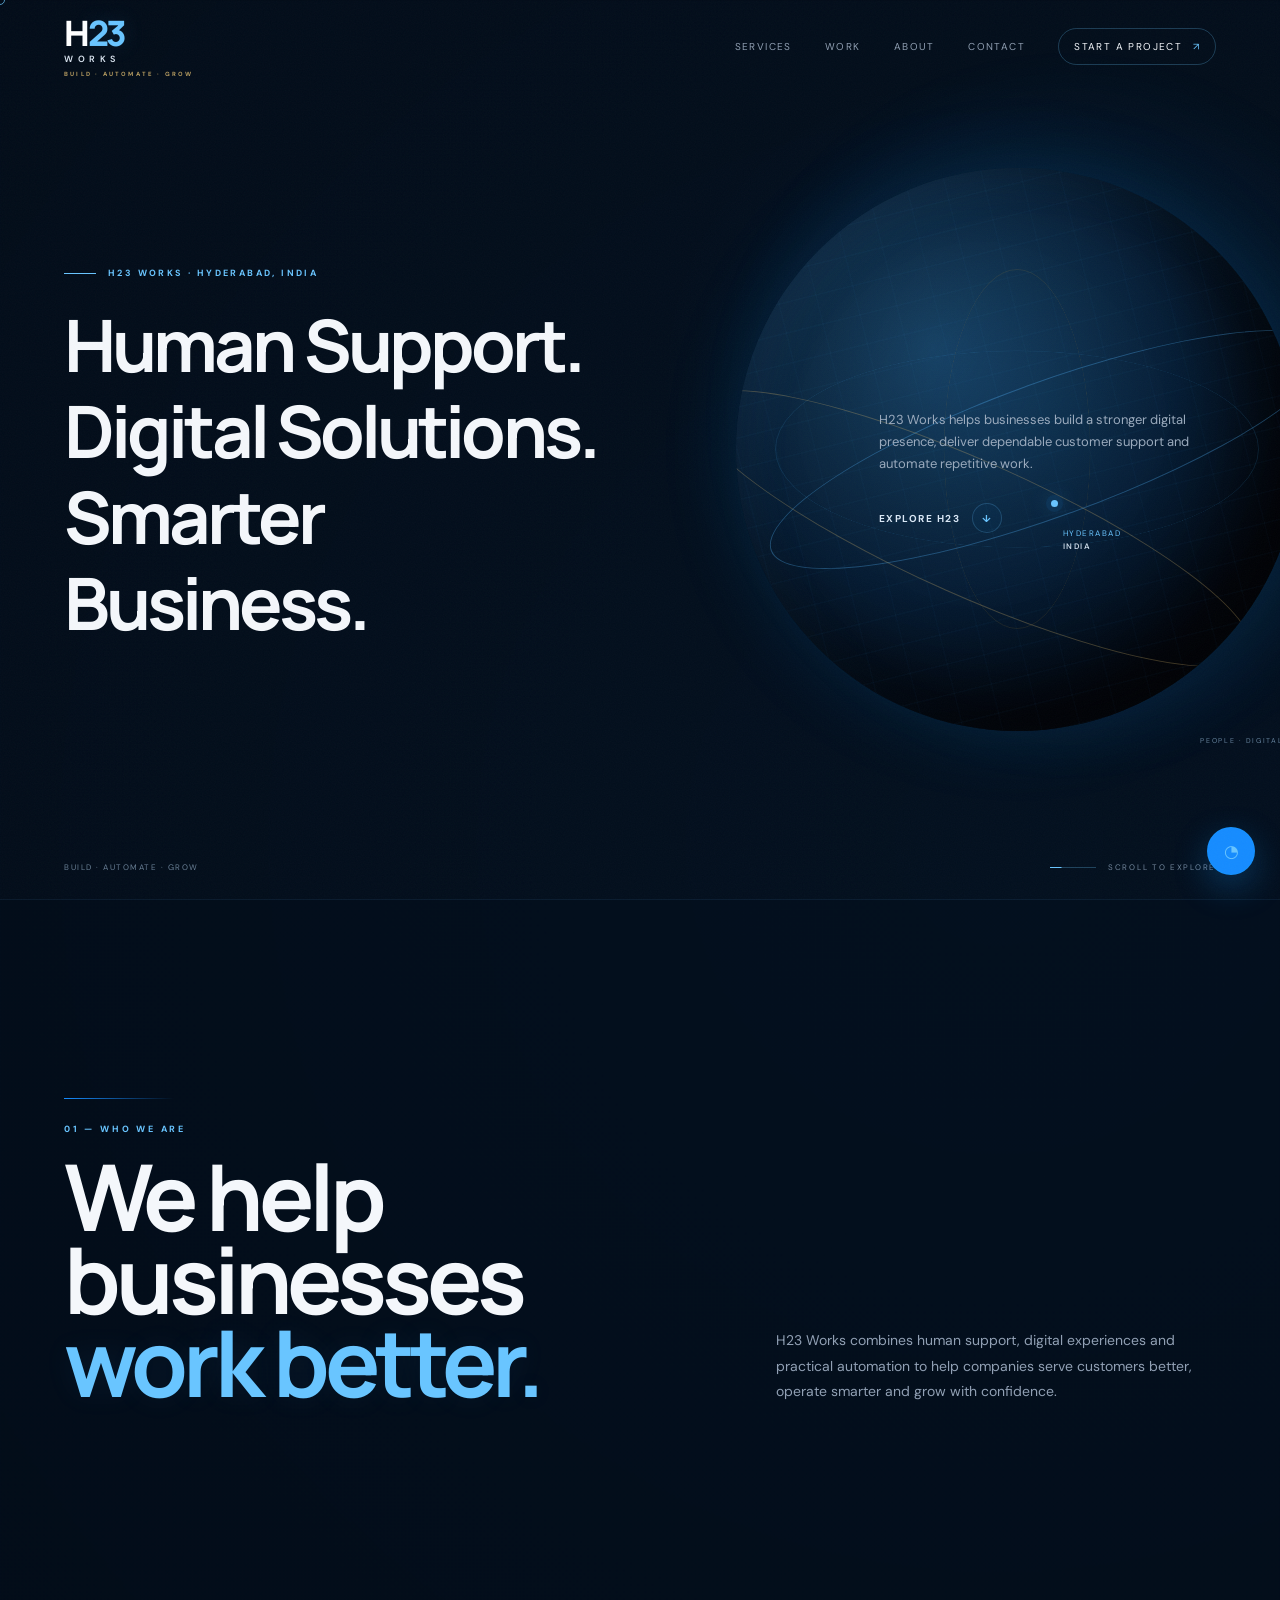
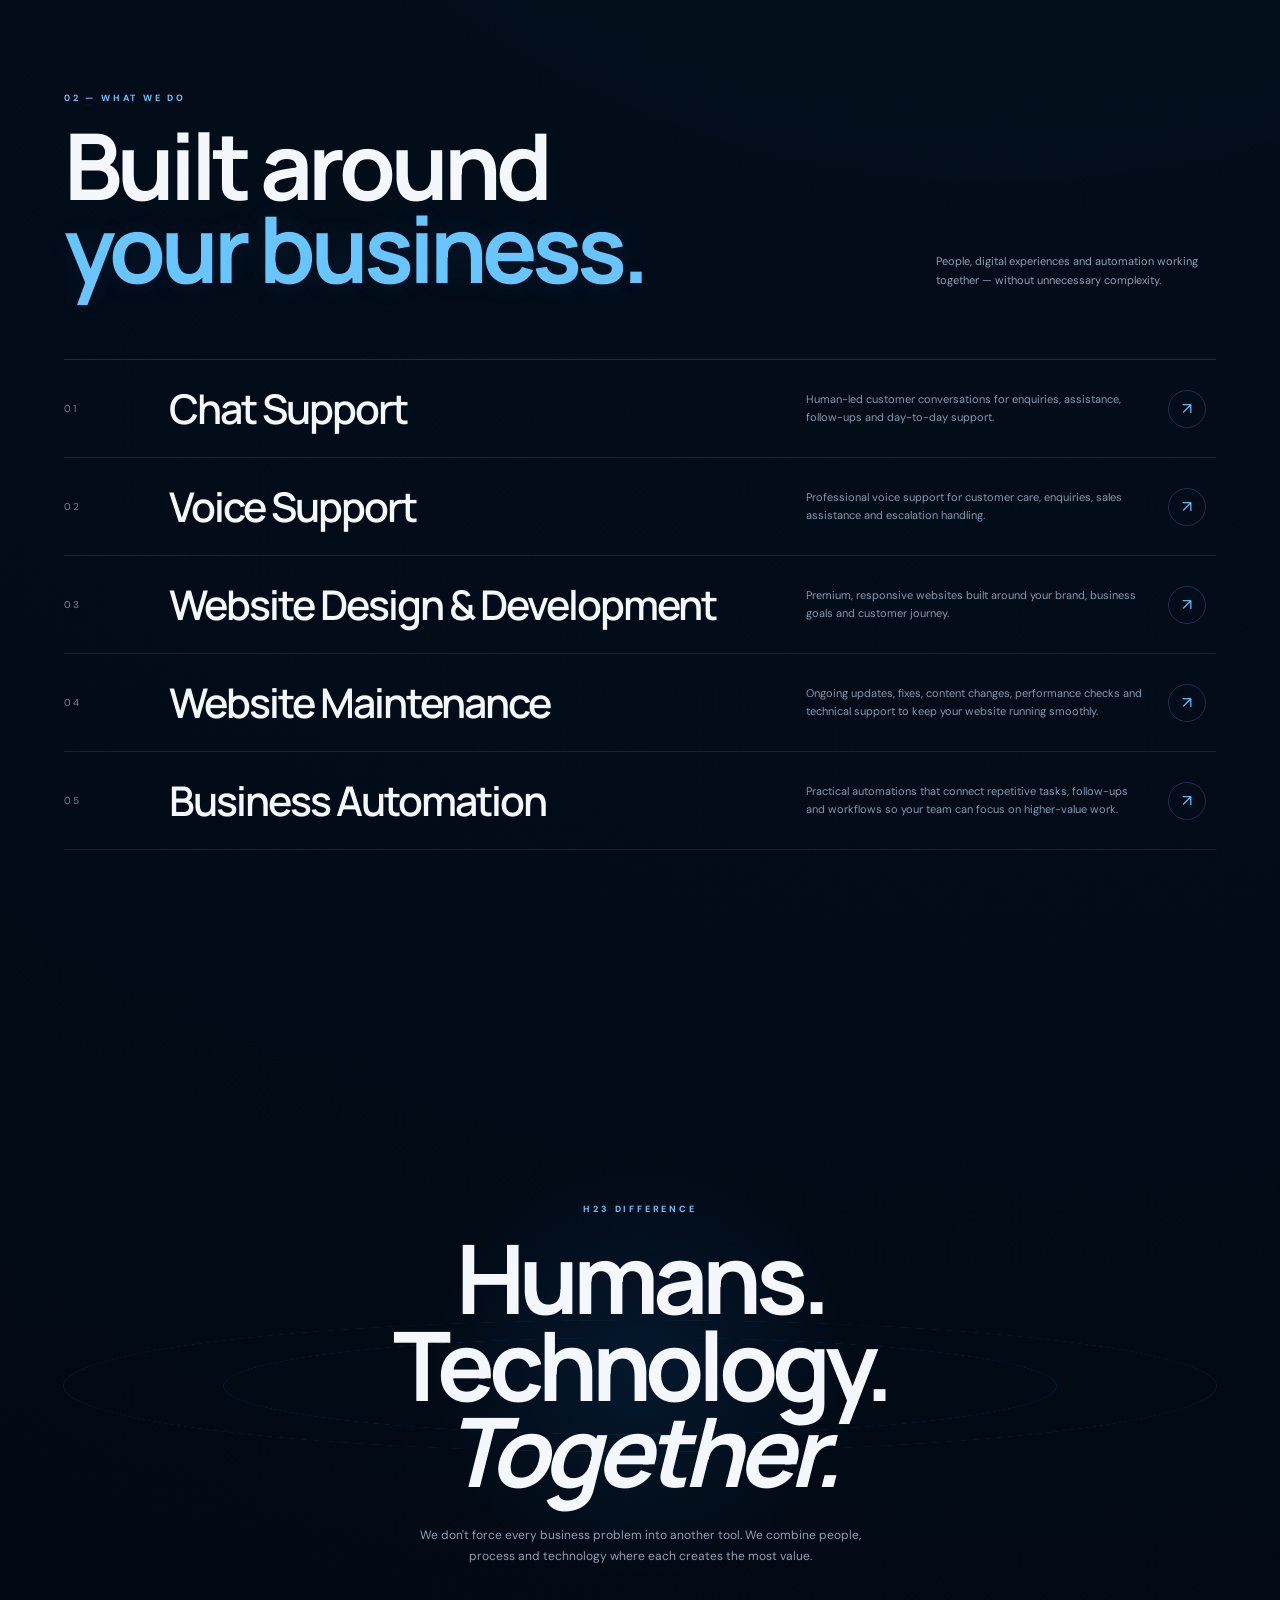
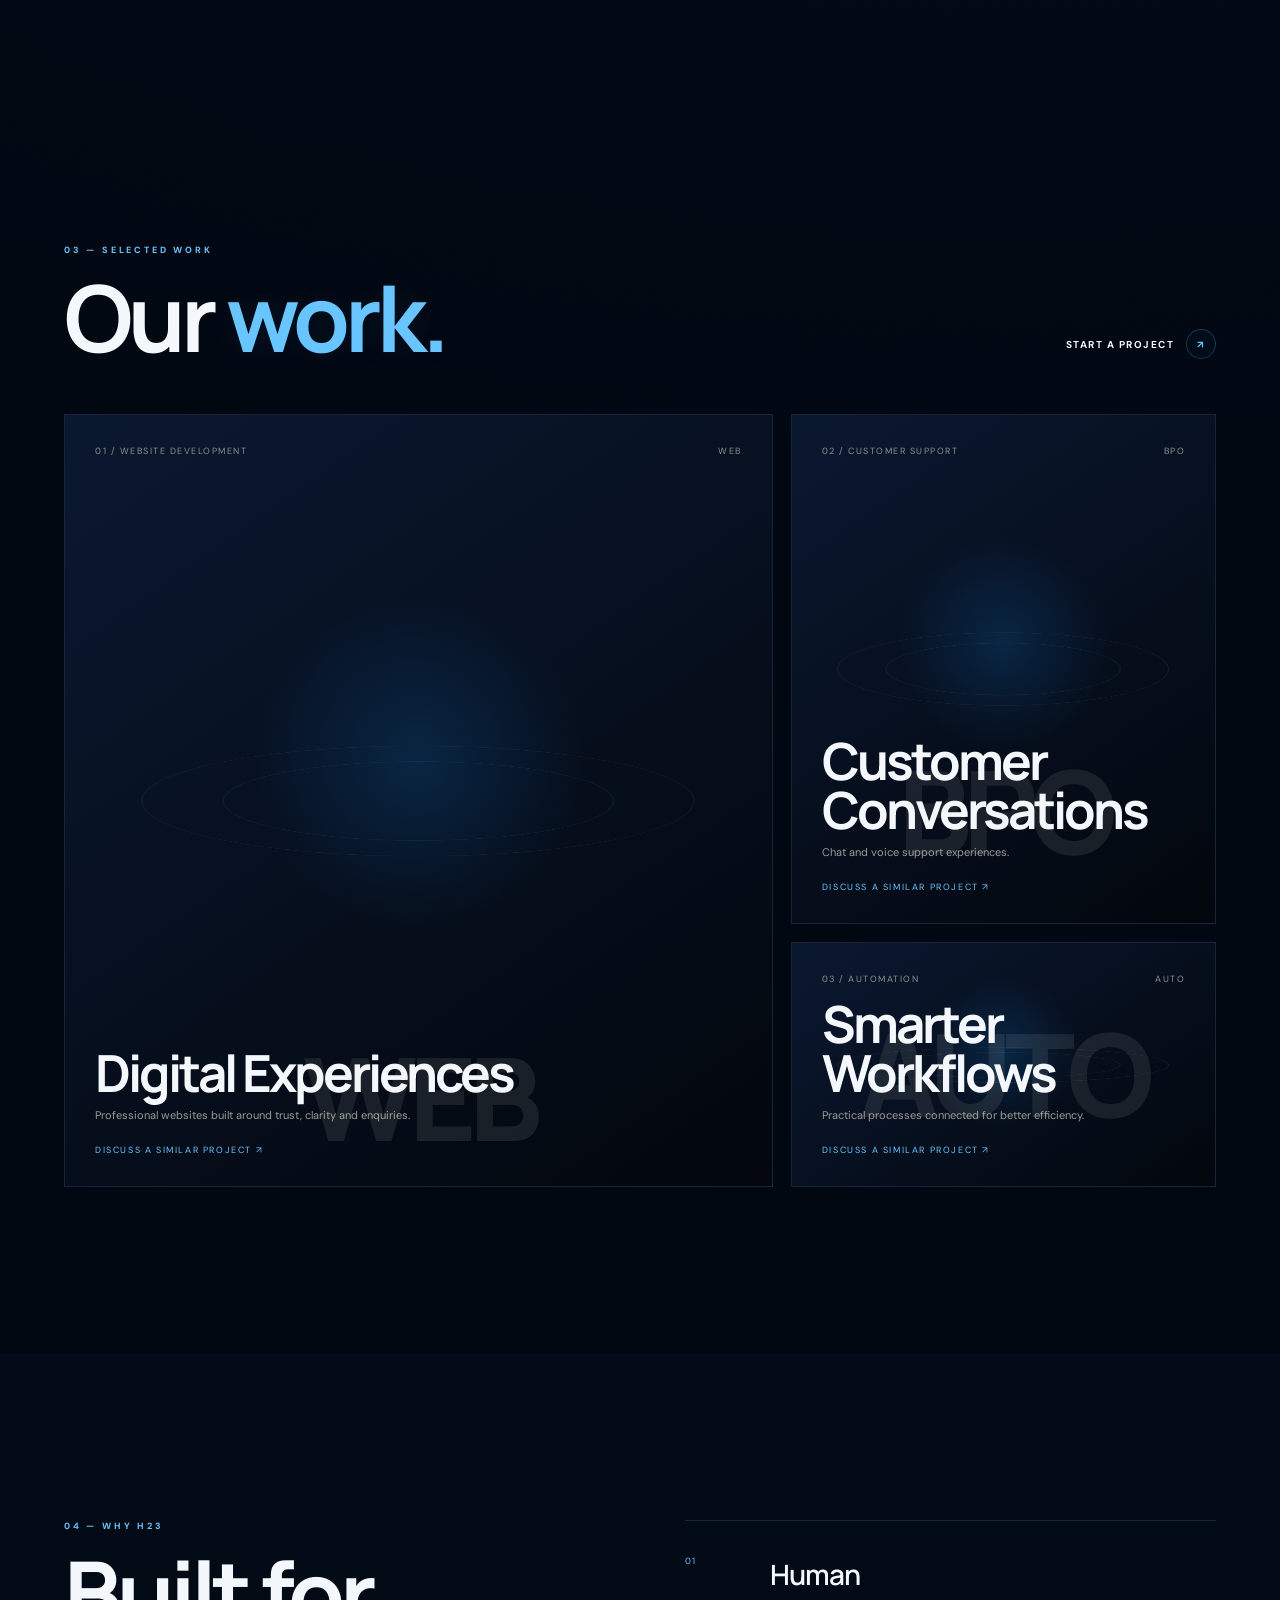
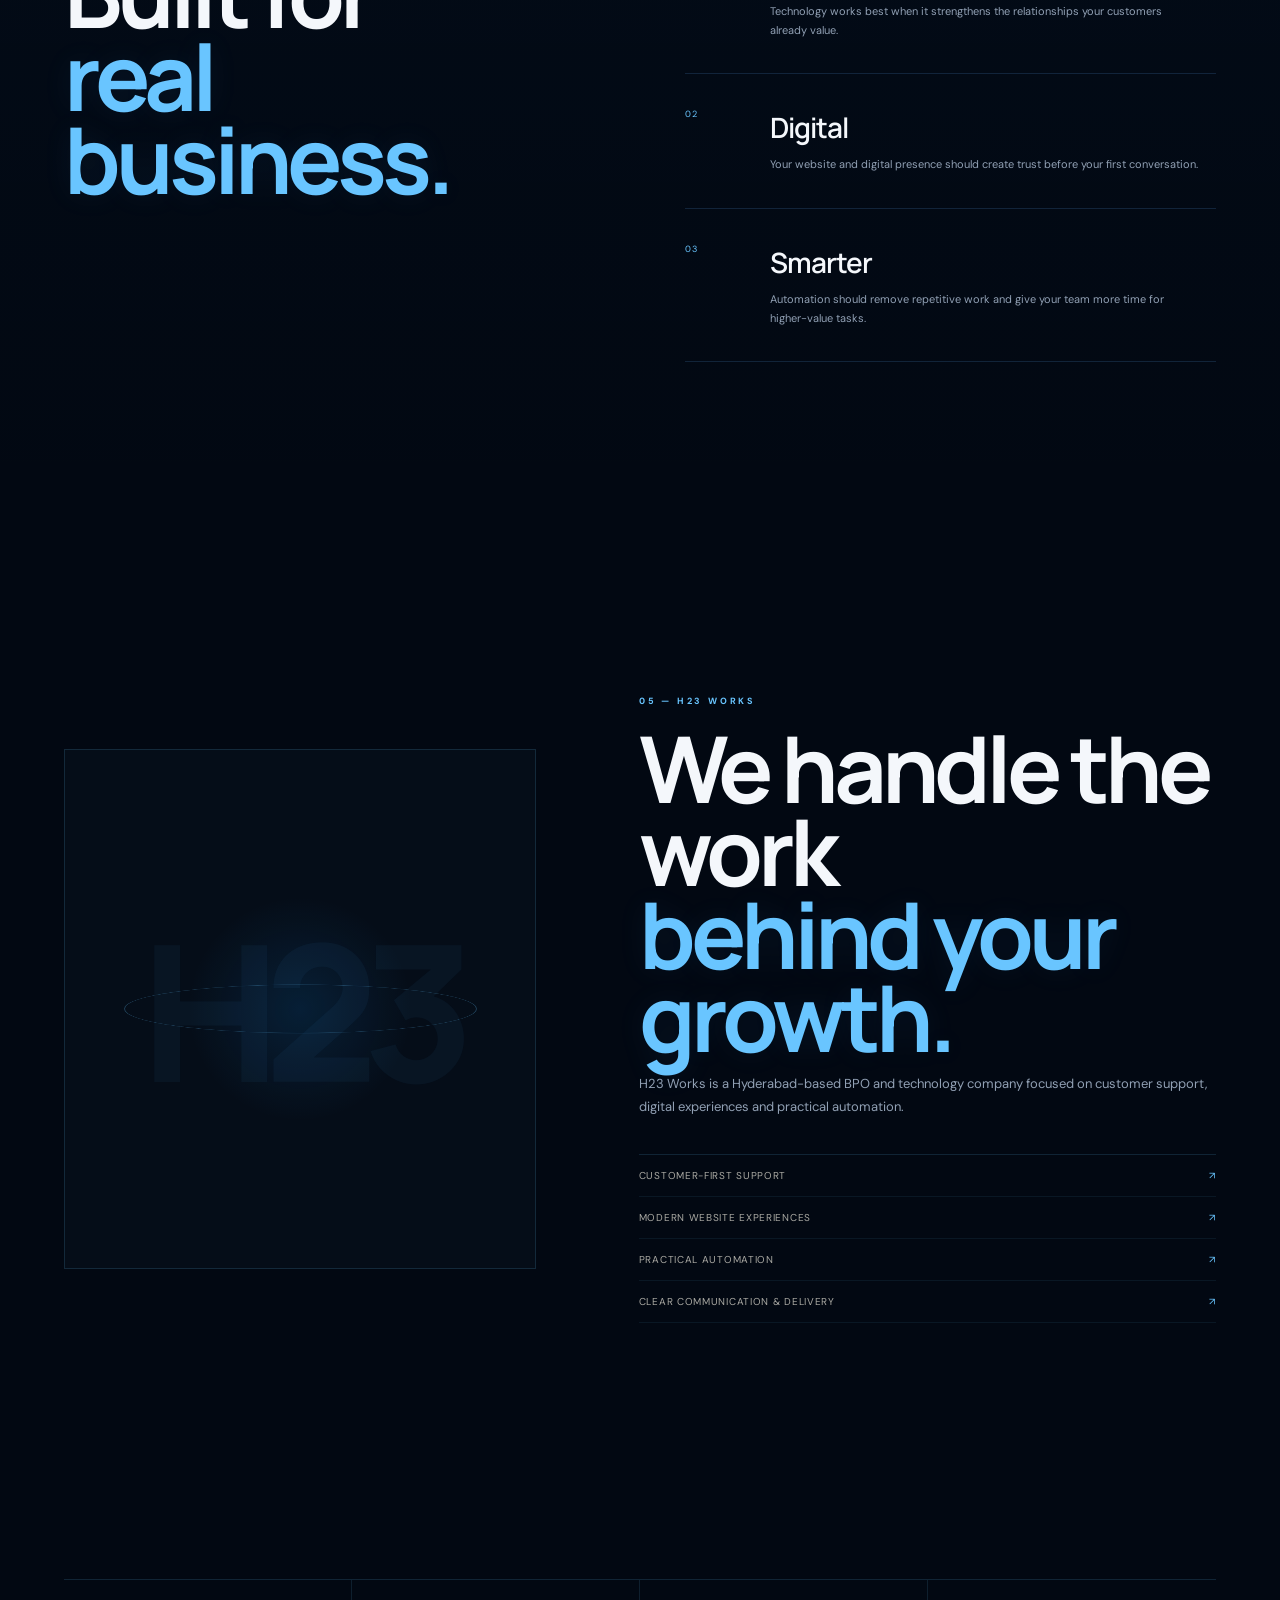
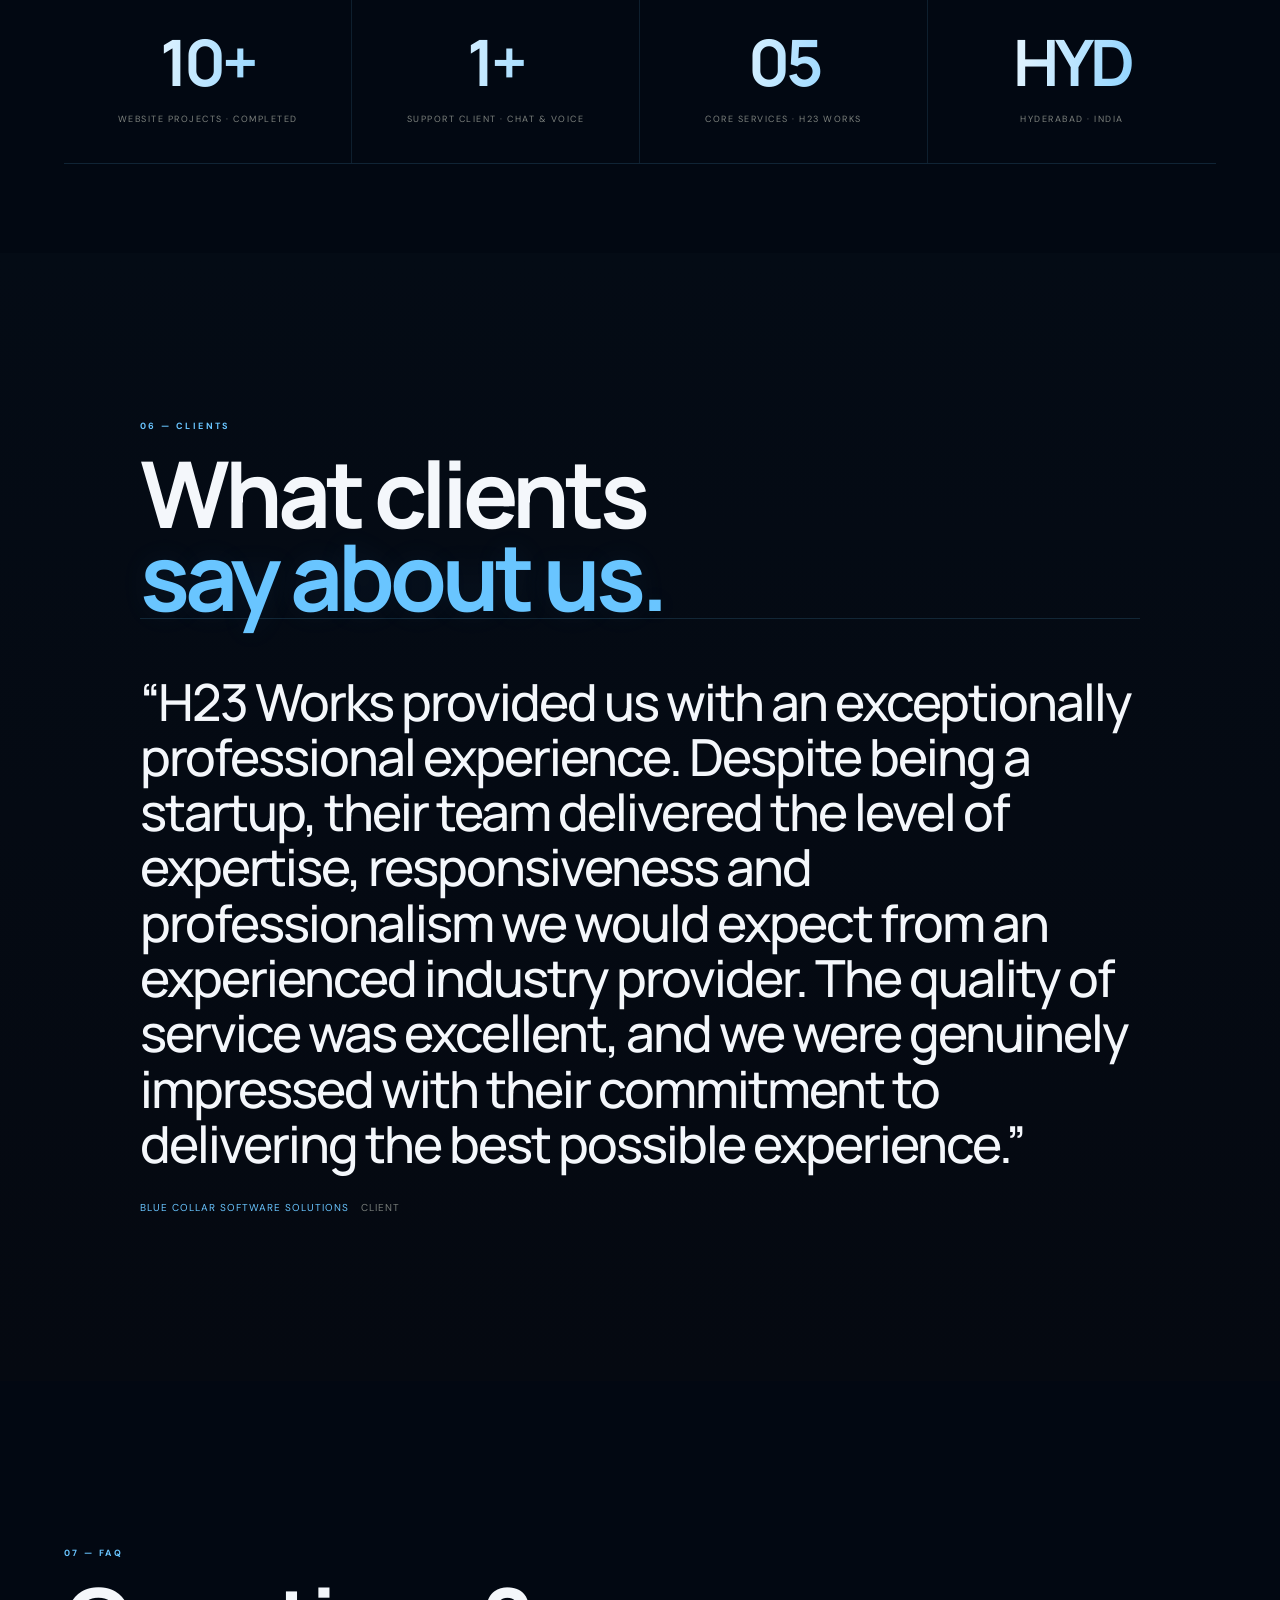
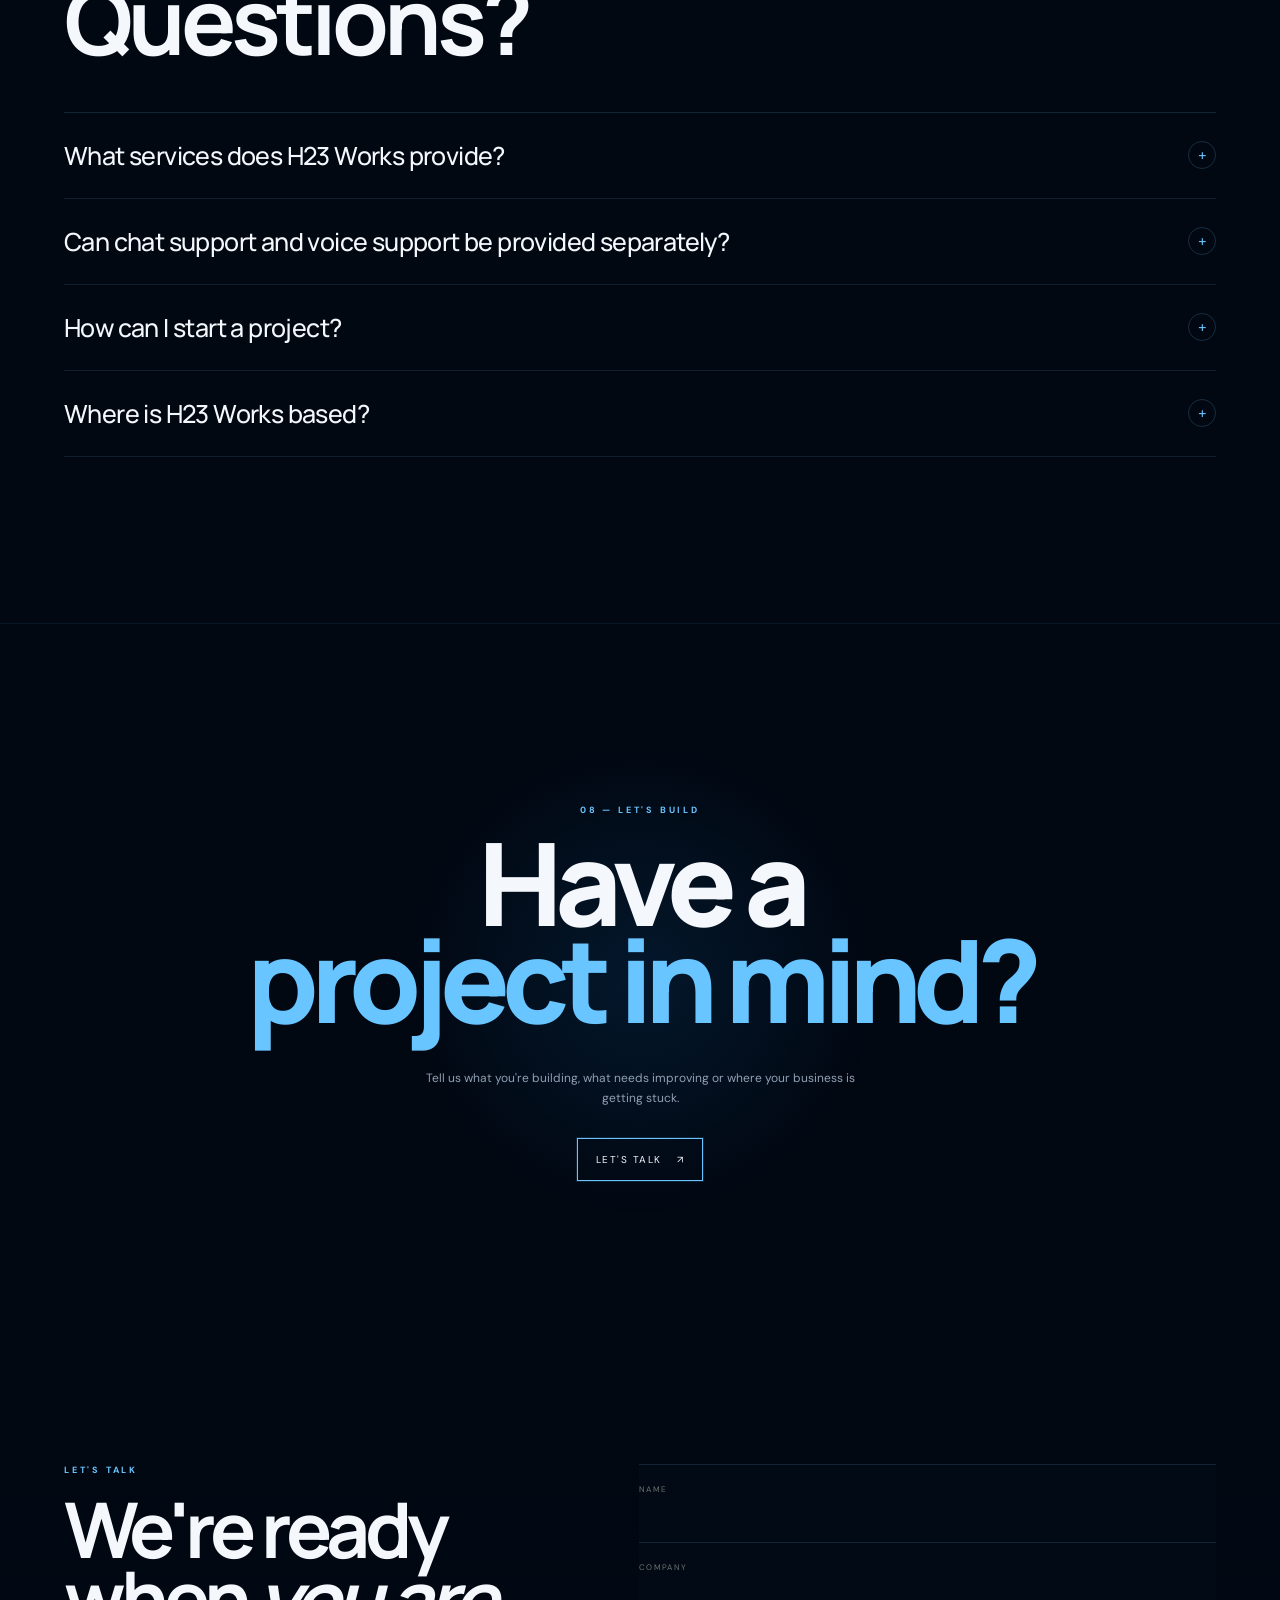
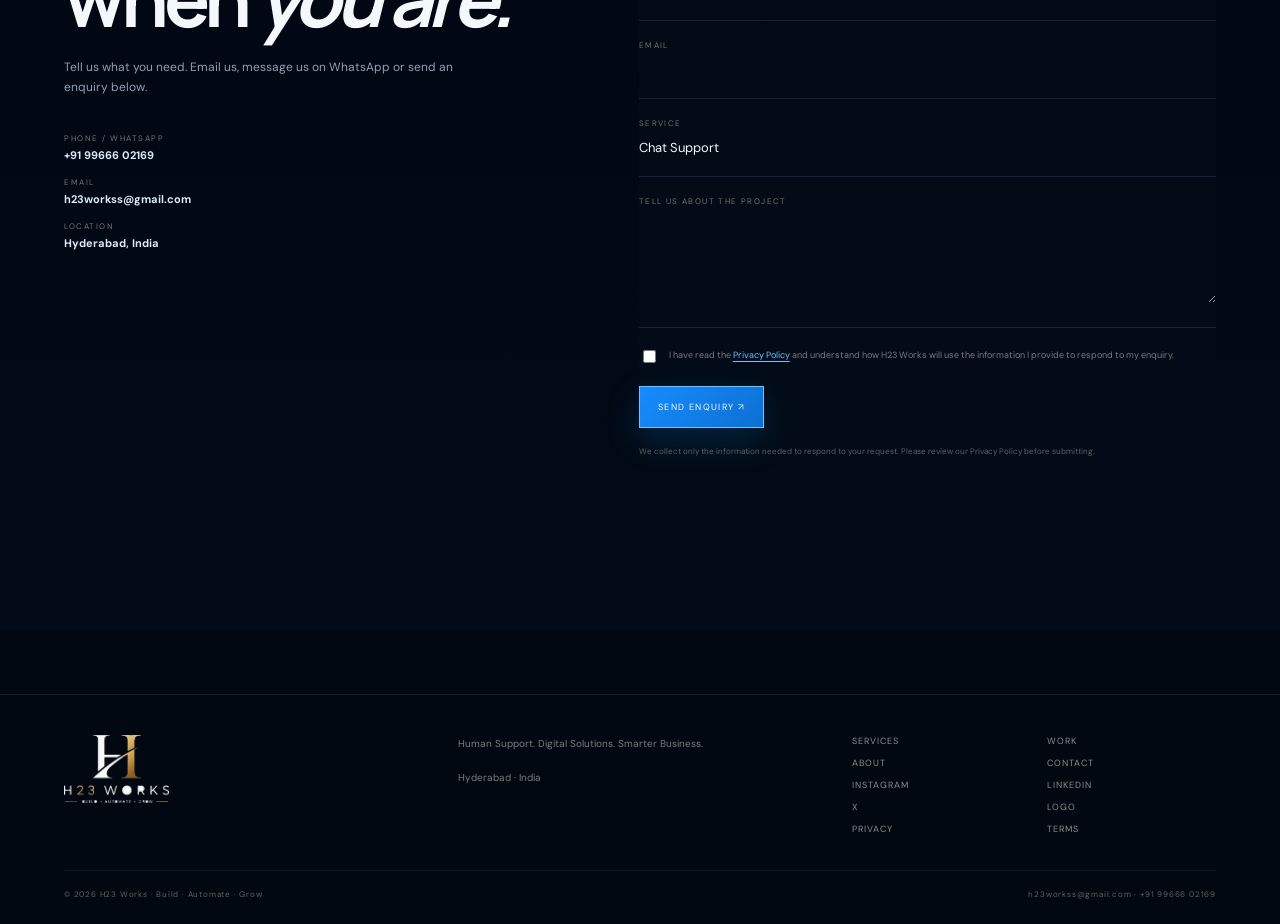
==== commit 25130258: "Launch H23 Works premium V7.7" ====
--- a/index.html
+++ b/index.html
@@ -3,102 +3,221 @@
 <head>
 <meta charset="utf-8">
 <meta name="viewport" content="width=device-width,initial-scale=1">
-<meta name="description" content="H23 Works — BPO chat and voice support, website design and development, and business automation.">
+<meta name="description" content="H23 Works — Human support, digital solutions and smarter business automation.">
 <title>H23 Works | Human Support. Digital Solutions.</title>
 <link rel="icon" type="image/png" sizes="32x32" href="/media/favicon-32.png">
 <link rel="apple-touch-icon" sizes="180x180" href="/media/h23-favicon-180.png">
 <meta property="og:image" content="/media/h23-logo-social-1080.png">
 <link rel="preconnect" href="https://fonts.googleapis.com">
 <link rel="preconnect" href="https://fonts.gstatic.com" crossorigin>
-<link href="https://fonts.googleapis.com/css2?family=Inter:wght@400;500;600;700;800&family=Space+Grotesk:wght@500;600;700&display=swap" rel="stylesheet">
+<link href="https://fonts.googleapis.com/css2?family=DM+Sans:wght@400;500;600;700&family=Manrope:wght@400;500;600;700;800&display=swap" rel="stylesheet">
 <script src="https://identity.netlify.com/v1/netlify-identity-widget.js"></script>
 <style>
-*{box-sizing:border-box}html{scroll-behavior:smooth}body{margin:0;background:#02050b;color:#f7f9fc;font-family:Inter,Arial,sans-serif;overflow-x:hidden}.noise{position:fixed;inset:0;pointer-events:none;z-index:99;opacity:.035;background-image:url("data:image/svg+xml,%3Csvg xmlns='http://www.w3.org/2000/svg' width='160' height='160'%3E%3Cfilter id='n'%3E%3CfeTurbulence type='fractalNoise' baseFrequency='.9' numOctaves='4'/%3E%3C/filter%3E%3Crect width='100%25' height='100%25' filter='url(%23n)'/%3E%3C/svg%3E")}a{color:inherit;text-decoration:none}.header{height:76px;position:fixed;z-index:80;top:0;left:0;right:0;padding:0 7%;display:flex;align-items:center;justify-content:space-between;background:#02050bcc;border-bottom:1px solid #ffffff10;backdrop-filter:blur(18px)}.logo{display:flex;align-items:center;line-height:1}.logo img{display:block;width:132px;height:auto;max-height:58px;object-fit:contain}.logo strong,.logo span{display:none}.header nav{display:flex;align-items:center;gap:30px}.header nav a{font-size:12px;color:#aab4c2}.header nav a:hover{color:#fff}.navbtn{padding:11px 18px;border-radius:22px;background:linear-gradient(135deg,#3289ee,#8242dc);color:#fff!important}.menu{display:none;background:none;border:0;color:#fff;font-size:24px}.rail{position:fixed;z-index:70;top:76px;bottom:0;width:66px;border-right:1px solid #ffffff10;display:flex;flex-direction:column;align-items:center;padding-top:250px;gap:25px;color:#8090a5}.rail i{margin-top:12px;width:7px;height:7px;border-radius:50%;background:#48aaff;box-shadow:0 0 18px #48aaff}.hero{min-height:100vh;padding:115px 7% 50px 9%;position:relative;overflow:hidden;background:radial-gradient(circle at 74% 43%,#1669e225,transparent 25%),linear-gradient(100deg,#02050b,#020914 60%,#041120)}.heroGrid{max-width:1400px;margin:auto;display:grid;grid-template-columns:minmax(0,.95fr) minmax(540px,1.05fr);gap:70px;min-height:590px;align-items:center}.eyebrow{font-size:10px;font-weight:800;letter-spacing:1.8px;color:#48a9ff}.eyebrow i{display:inline-block;width:24px;height:2px;background:#48a9ff;margin-right:13px;vertical-align:middle}.copy h1{font:700 clamp(48px,5vw,73px)/1.01 "Space Grotesk";letter-spacing:-3px;margin:27px 0 22px}.copy h1 em{font-style:normal;background:linear-gradient(90deg,#fff,#8b5df2,#3e9eff);-webkit-background-clip:text;color:transparent}.copy>p{max-width:570px;color:#9aa9bb;font-size:14px}.chips{display:flex;gap:22px;margin-top:28px}.chips>div{display:flex;gap:10px;align-items:center}.chips b{width:42px;height:42px;display:grid;place-items:center;border-radius:11px;background:#29135c;color:#bd82ff}.chips>div:nth-child(2) b{background:#082d6d;color:#64adff}.chips>div:nth-child(3) b{background:#064d35;color:#6be5ae}.chips span{display:grid}.chips strong{font-size:11px}.chips small{font-size:9px;color:#8291a5}.buttons{display:flex;gap:12px;margin-top:29px}.btn{display:inline-flex;align-items:center;justify-content:center;border:0;border-radius:10px;padding:13px 20px;font-size:11px;font-weight:800;cursor:pointer}.primary{background:linear-gradient(135deg,#318cf1,#7d40dc);color:#fff;box-shadow:0 14px 35px #4d5ce52b}.ghost{border:1px solid #ffffff22;background:#ffffff06}.scene{height:540px;position:relative;display:grid;place-items:center;perspective:900px;transition:transform .12s;transform-origin:center}.grid{position:absolute;inset:0;background:linear-gradient(90deg,transparent 49.8%,#459df10c 50%,transparent 50.2%),linear-gradient(0deg,transparent 49.8%,#459df10c 50%,transparent 50.2%);background-size:80px 80px;mask-image:radial-gradient(circle,#000,transparent 72%)}.core{width:275px;height:275px;border-radius:50%;position:relative;z-index:4;background:radial-gradient(circle at 31% 24%,#fff 0,#65c7ff 7%,#2469d9 20%,#0c2a6f 44%,#050d25 73%,#01040b);box-shadow:inset -40px -38px 70px #000,0 0 50px #4a9dff55,0 0 150px #2768ef22;animation:float 5s ease-in-out infinite}.coreText{position:absolute;inset:0;display:grid;place-content:center;text-align:center}.coreText strong{font:800 68px "Space Grotesk";letter-spacing:-5px;text-shadow:0 0 25px #62b4ff}.coreText small{color:#64c2ff;letter-spacing:8px;font-size:12px}.core:after{content:"";position:absolute;inset:-25px;border:1px solid #3da8ff22;border-radius:50%}.orbit{position:absolute;border:1px solid #4baeff77;border-radius:50%;transform:rotateX(68deg)}.o1{width:570px;height:190px;animation:spin1 9s linear infinite}.o2{width:640px;height:230px;border-color:#9866ff55;transform:rotateX(68deg) rotateZ(30deg);animation:spin2 13s linear infinite reverse}.o3{width:430px;height:430px;border-color:#409cff22;animation:spin3 20s linear infinite}.floatCard{position:absolute;z-index:8;display:grid;gap:2px;padding:12px 15px;border:1px solid #4da7ee2d;border-radius:10px;background:#030b15d9;backdrop-filter:blur(12px);font-size:10px;animation:card 5s ease-in-out infinite}.floatCard small{font-size:8px;color:#74879c}.c1{top:80px;right:0}.c2{left:0;bottom:120px;animation-delay:1s}.c3{right:30px;bottom:65px;animation-delay:2s}.stats{max-width:940px;margin:-5px auto 0;position:relative;z-index:10;display:grid;grid-template-columns:repeat(4,1fr);background:#061221e8;border:1px solid #4d9ee52b;border-radius:15px;backdrop-filter:blur(16px)}.stats div{padding:20px 24px;display:flex;align-items:center;gap:12px;border-right:1px solid #ffffff0e}.stats div:last-child{border:0}.stats b{font:700 25px "Space Grotesk";color:#57b4ff}.stats span{font-size:9px;line-height:1.4;color:#8594a7}.section{max-width:1450px;margin:auto;padding:72px 7%}.heading{text-align:center;max-width:700px;margin:0 auto 45px}.heading.left{text-align:left;max-width:none}.heading small,.cin small,.contact small{color:#48a9ff;font-size:10px;font-weight:800;letter-spacing:2px}.heading h2,.cin h2,.about h2,.contact h2{font:600 clamp(38px,4vw,54px)/1.05 "Space Grotesk";letter-spacing:-2px;margin:12px 0}.heading h2 em,.cin h2 em,.about h2 em,.contact h2 em{font-style:normal;color:#9564ee}.heading p{font-size:12px;color:#8493a6}.cards{display:grid;grid-template-columns:repeat(5,1fr);gap:12px}.cards article{min-height:300px;padding:22px 20px;border:1px solid #ffffff10;border-radius:15px;background:linear-gradient(145deg,#081523,#03080f);transition:.3s}.cards article:hover{transform:translateY(-8px);border-color:#4a9de955;box-shadow:0 25px 60px #0008}.icon{width:48px;height:48px;border-radius:12px;display:grid;place-items:center;font-size:19px;margin-bottom:23px}.purple{background:#7228d52b;color:#c07fff}.blue{background:#1760d733;color:#5faaff}.green{background:#12a15e2b;color:#61e3a9}.gold{background:#d091142b;color:#f1bb4e}.red{background:#c931532b;color:#ff7396}.cards article>small,.work small{font-size:8px;letter-spacing:1.3px;color:#5998c4}.cards h3,.work h3{font:600 18px "Space Grotesk";margin:8px 0}.cards p,.work p{font-size:10.5px;color:#7f8ea0}.cards a,.link{font-size:10px;color:#4daaff}.cin{height:540px;position:relative;display:grid;place-items:center;text-align:center;overflow:hidden;background:radial-gradient(circle at 50% 50%,#2777e52a,transparent 28%),#02060d}.cin:before,.cin:after{content:"";position:absolute;border:1px solid #4aabff1e;border-radius:50%;left:50%;top:52%;transform:translate(-50%,-50%) rotateX(70deg)}.cin:before{width:750px;height:230px}.cin:after{width:1200px;height:380px}.cin>div:first-child{position:relative;z-index:3;max-width:700px}.cin p{color:#8796a8;font-size:13px}.points{display:flex;justify-content:center;gap:28px;margin-top:25px;color:#526d87;font-size:9px;letter-spacing:1.4px}.bigOrb{position:absolute;width:330px;height:330px;border-radius:50%;background:radial-gradient(circle,#4aabff18,transparent 68%);animation:float 6s ease-in-out infinite}.bigOrb span{display:block;width:180px;height:180px;margin:75px;border:1px solid #4aabff33;border-radius:50%;box-shadow:0 0 80px #2f9cff22}.workGrid{display:grid;grid-template-columns:1.3fr .85fr .85fr;gap:14px}.work{padding-bottom:20px;border:1px solid #ffffff10;border-radius:16px;overflow:hidden;background:#06101b}.visual{height:230px;display:grid;place-items:center;font:800 52px "Space Grotesk";position:relative}.web{color:#58b6ff;background:radial-gradient(circle,#2d9eff35,transparent 30%),#07121f}.support{color:#e9a943;background:radial-gradient(circle,#e6a63233,transparent 30%),#110d08}.auto{color:#9c8aff;background:radial-gradient(circle,#8068ff38,transparent 30%),#0b0816}.visual span{position:absolute;width:240px;height:105px;border:1px solid #4daeff55;border-radius:10px;bottom:10px;transform:perspective(500px) rotateX(42deg) rotateY(-10deg)}.work>small,.work>h3,.work>p{margin-left:20px;margin-right:20px}.work>small{display:block;margin-top:20px}.about{display:grid;grid-template-columns:1fr 1fr;gap:80px;align-items:center}.aboutOrb{height:410px;border:1px solid #ffffff10;border-radius:22px;display:grid;place-content:center;text-align:center;background:radial-gradient(circle,#287fe533,transparent 35%),#050b13;position:relative;overflow:hidden}.aboutOrb strong{font:800 100px "Space Grotesk";text-shadow:0 0 35px #4aaeff66}.aboutOrb small{font-size:8px;letter-spacing:2px;color:#4ca9e2}.aboutOrb:after{content:"";position:absolute;width:520px;height:170px;border:1px solid #4baeff44;border-radius:50%;transform:rotateX(70deg);animation:spin1 10s linear infinite}.about p{color:#8796a8;font-size:13px}.about ul{padding:0;list-style:none;display:grid;grid-template-columns:1fr 1fr;gap:10px;color:#abb7c6;font-size:11px}.about li:before{content:"✓";color:#49aaff;margin-right:8px}.contact{max-width:1450px;margin:auto;padding:70px 7%}.contactBox{display:grid;grid-template-columns:1fr 1fr;gap:70px;padding:65px;border:1px solid #4d9ee52d;border-radius:22px;background:radial-gradient(circle at 20% 20%,#387de218,transparent 35%),#06101b}.contact p{max-width:540px;color:#8493a5;font-size:12px}.details{display:grid;gap:15px;margin-top:25px}.details span{display:grid;font-size:8px;letter-spacing:1.3px;color:#56738f}.details strong{font-size:12px;letter-spacing:0;color:#dce3eb;margin-top:3px}.actions2{display:flex;flex-wrap:wrap;gap:9px;margin-top:25px}.wa{background:#18b967}.ig{background:linear-gradient(135deg,#6f45d8,#ed477e,#f4a33b)}form{display:grid;gap:11px}label{font-size:9px;color:#8292a5}input,select,textarea{display:block;width:100%;margin-top:6px;border:1px solid #ffffff12;background:#02070d;color:#fff;border-radius:9px;padding:12px;font:inherit;font-size:11px;outline:none}textarea{resize:vertical}.note{font-size:8px;color:#62768b;margin:0}.status{font-size:10px;color:#61e3a9;min-height:14px}.consent{display:flex;align-items:flex-start;gap:9px;font-size:9px;line-height:1.5;color:#8292a5}.consent input{width:auto;margin:2px 0 0;flex:0 0 auto}.consent a{color:#5fb4ff;text-decoration:underline}.legalPage{min-height:100vh;padding:125px 7% 70px;max-width:1050px;margin:auto}.legalPage h1{font:700 clamp(42px,5vw,68px)/1.02 "Space Grotesk";letter-spacing:-2px;margin:10px 0 16px}.legalPage h1 em{font-style:normal;color:#9564ee}.legalPage .updated{font-size:10px;color:#708197;letter-spacing:1px}.legalPage .legalCard{margin-top:38px;border:1px solid #ffffff12;border-radius:18px;background:#06101b;padding:32px}.legalPage h2{font:600 24px "Space Grotesk";margin:30px 0 10px}.legalPage h2:first-child{margin-top:0}.legalPage p,.legalPage li{font-size:12px;line-height:1.8;color:#95a4b6}.legalPage ul{padding-left:20px}.legalPage a{color:#60b6ff}.legalNav{position:fixed;top:76px;left:0;right:0;z-index:70;padding:13px 7%;background:#02050bcc;border-bottom:1px solid #ffffff10;backdrop-filter:blur(18px);display:flex;justify-content:space-between;align-items:center}.legalNav .links{display:flex;gap:18px;font-size:10px;color:#9aa9bb}.legalNav .links a:hover{color:#fff}.legalFoot{max-width:1050px;margin:auto;padding:0 7% 35px;color:#596b80;font-size:9px}footer{border-top:1px solid #ffffff0b;padding:28px 7% 18px}.foot{max-width:1300px;margin:auto;display:flex;justify-content:space-between;align-items:center}.foot p,.foot>div{font-size:9px;color:#6d7d90}.foot>div{display:flex;gap:18px}.copy{max-width:1300px;margin:22px auto 0;padding-top:17px;border-top:1px solid #ffffff08;color:#4f6174;font-size:8px}.floatWa{position:fixed;right:25px;bottom:24px;width:55px;height:55px;border-radius:50%;display:grid;place-items:center;background:#19bd69;color:#fff;font-size:26px;z-index:85;box-shadow:0 15px 40px #0008}@keyframes float{50%{transform:translateY(-12px)}}@keyframes spin1{to{transform:rotateX(68deg) rotateZ(360deg)}}@keyframes spin2{to{transform:rotateX(68deg) rotateZ(392deg)}}@keyframes spin3{to{transform:rotateZ(360deg)}}@keyframes card{50%{transform:translateY(-7px)}}@media(max-width:1050px){.heroGrid{grid-template-columns:1fr}.scene{height:500px}.cards{grid-template-columns:repeat(3,1fr)}.workGrid{grid-template-columns:1fr 1fr}.wide{grid-column:1/-1}}@media(max-width:780px){.header{padding:0 5%}.header nav{display:none;position:absolute;top:70px;left:15px;right:15px;padding:20px;flex-direction:column;align-items:flex-start;background:#02060df7;border:1px solid #ffffff15;border-radius:15px}.header nav.open{display:flex}.menu{display:block}.rail{display:none}.hero{padding-left:5%;padding-right:5%}.copy h1{font-size:47px}.stats{grid-template-columns:1fr 1fr}.cards{grid-template-columns:1fr 1fr}.about,.contactBox{grid-template-columns:1fr}.contactBox{padding:40px 25px}.section{padding:58px 5%}.foot{flex-direction:column;align-items:flex-start;gap:15px}}@media(max-width:520px){.chips{flex-direction:column;gap:10px}.scene{transform:scale(.84);height:400px}.core{width:210px;height:210px}.coreText strong{font-size:53px}.o1{width:440px;height:150px}.o2{width:500px;height:175px}.o3{width:340px;height:340px}.cards,.workGrid,.about ul{grid-template-columns:1fr}.wide{grid-column:auto}.stats{grid-template-columns:1fr}.stats div{border-right:0}.buttons,.actions2{flex-direction:column}.actions2 .btn{width:100%}}
+:root{--bg:#020812;--bg2:#061326;--panel:#081a31;--ink:#f4f7fb;--muted:#91a0b4;--line:rgba(93,174,255,.16);--line2:rgba(93,174,255,.08);--blue:#1597ff;--blue2:#55b8ff;--gold:#c89a3a;--gold2:#e1bd70;--max:1440px}
+*{box-sizing:border-box}html{scroll-behavior:smooth;background:var(--bg)}body{margin:0;background:var(--bg);color:var(--ink);font-family:"DM Sans",Arial,sans-serif;overflow-x:hidden}body.menu-open{overflow:hidden}a{color:inherit;text-decoration:none}button,input,select,textarea{font:inherit}.noise{position:fixed;inset:0;pointer-events:none;z-index:100;opacity:.028;background-image:url("data:image/svg+xml,%3Csvg xmlns='http://www.w3.org/2000/svg' width='160' height='160'%3E%3Cfilter id='n'%3E%3CfeTurbulence type='fractalNoise' baseFrequency='.85' numOctaves='4'/%3E%3C/filter%3E%3Crect width='100%25' height='100%25' filter='url(%23n)'/%3E%3C/svg%3E")}
+.cursor{position:fixed;left:0;top:0;width:10px;height:10px;border:1px solid rgba(225,189,112,.75);border-radius:50%;pointer-events:none;z-index:120;transform:translate(-50%,-50%);transition:width .25s,height .25s,background .25s,border-color .25s,opacity .25s;mix-blend-mode:difference}.cursor-label{position:fixed;left:0;top:0;z-index:121;pointer-events:none;transform:translate(-50%,-50%);font-size:9px;letter-spacing:1.2px;text-transform:uppercase;opacity:0;transition:opacity .2s}.cursor.is-hover{width:58px;height:58px;background:var(--ink);border-color:var(--ink)}.cursor-label.show{opacity:1;color:#05070b}
+.preloader{position:fixed;inset:0;z-index:200;background:#05070b;display:grid;place-items:center;transition:opacity .7s,visibility .7s}.preloader.done{opacity:0;visibility:hidden;pointer-events:none}.loader-inner{text-align:center}.loader-mark{font:800 46px/1 Manrope;letter-spacing:-4px}.loader-line{width:130px;height:1px;background:var(--line);margin:18px auto;overflow:hidden}.loader-line i{display:block;height:100%;width:0;background:var(--gold);animation:load 1.15s cubic-bezier(.65,0,.35,1) forwards}.loader-inner small{font-size:8px;letter-spacing:3px;color:#777b78}
+.header{position:fixed;z-index:90;left:0;right:0;top:0;height:86px;padding:0 5vw;display:flex;align-items:center;justify-content:space-between;transition:height .45s,background .45s,border-color .45s,backdrop-filter .45s}.header.scrolled{height:68px;background:rgba(5,7,11,.78);backdrop-filter:blur(18px);border-bottom:1px solid var(--line2)}.logo{display:flex;flex-direction:column;align-items:flex-start;line-height:1;position:relative}.logo-h23{font-family:"Manrope",sans-serif;font-size:36px;font-weight:800;letter-spacing:-2.8px;color:#fff}.logo-h23 .blue{color:var(--blue2)}.logo-works{margin-top:4px;font-size:9px;font-weight:600;letter-spacing:4px;color:#dce7f3}.logo-tagline{margin-top:7px;font-size:6px;font-weight:700;letter-spacing:2.2px;color:var(--gold2)}.header nav{display:flex;align-items:center;gap:34px}.header nav a,.menu-toggle{font-size:10px;letter-spacing:1.4px;text-transform:uppercase;color:#aaa9a3;transition:color .25s}.header nav a{position:relative}.header nav a:after{content:"";position:absolute;left:0;right:100%;bottom:-7px;height:1px;background:var(--blue2);transition:right .35s cubic-bezier(.16,1,.3,1)}.header nav a:hover,.header nav a.active{color:var(--ink)}.header nav a:hover:after,.header nav a.active:after{right:0}.header .start-link{color:var(--ink)}.header .start-link span{display:inline-block;color:var(--blue2);margin-left:6px;transition:transform .25s}.header .start-link:hover span{transform:translateX(4px)}.menu-toggle{display:none;border:0;background:none;color:var(--ink);cursor:pointer}
+.menu-panel{position:fixed;inset:0;background:#07090d;z-index:85;display:flex;align-items:center;justify-content:center;visibility:hidden;opacity:0;transition:opacity .45s,visibility .45s}.menu-panel.open{visibility:visible;opacity:1}.menu-panel nav{display:grid;gap:15px;text-align:center}.menu-panel a{font:700 clamp(42px,9vw,90px)/.95 Manrope;letter-spacing:-4px;opacity:0;transform:translateY(35px);transition:opacity .5s,transform .6s;color:var(--ink)}.menu-panel.open a{opacity:1;transform:none}.menu-panel.open a:nth-child(2){transition-delay:.05s}.menu-panel.open a:nth-child(3){transition-delay:.1s}.menu-panel.open a:nth-child(4){transition-delay:.15s}.menu-panel.open a:hover{color:var(--gold2)}
+.hero{min-height:100svh;position:relative;display:flex;align-items:flex-end;padding:150px 5vw 7vw;overflow:hidden;border-bottom:1px solid var(--line2)}.hero:before{content:"";position:absolute;width:65vw;height:65vw;max-width:1000px;max-height:1000px;right:-18vw;top:4vh;background:radial-gradient(circle,rgba(200,154,58,.14),rgba(8,12,18,0) 62%);filter:blur(10px);pointer-events:none}.hero-grid{width:100%;max-width:var(--max);margin:auto;display:grid;grid-template-columns:minmax(0,1.35fr) minmax(280px,.65fr);gap:6vw;align-items:end;position:relative;z-index:2}.hero-kicker,.section-kicker{font-size:9px;letter-spacing:2.4px;text-transform:uppercase;color:var(--blue2);font-weight:700}.hero-title{font:700 clamp(44px,6vw,92px)/1.02 Manrope;letter-spacing:-3.6px;margin:26px 0 32px;max-width:1100px}.hero-title .line{display:block;overflow:visible;padding:.08em 0 .12em}.hero-title .line span{display:inline-block;transform:translateY(110%);animation:reveal 1.05s cubic-bezier(.16,1,.3,1) forwards}.hero-title .line:nth-child(2) span{animation-delay:.08s}.hero-title .line:nth-child(3) span{animation-delay:.16s}.hero-title .line:nth-child(4) span{animation-delay:.24s}.hero-title em{font-style:normal;color:var(--blue2)}.hero-copy{max-width:390px;margin-left:auto;padding-bottom:4px}.hero-copy p{font-size:13px;line-height:1.7;color:var(--muted);margin:0 0 28px}.hero-link,.gold-link{display:inline-flex;align-items:center;gap:12px;font-size:10px;letter-spacing:1.5px;text-transform:uppercase;font-weight:700}.arrow-circle{width:30px;height:30px;border:1px solid var(--line);border-radius:50%;display:grid;place-items:center;color:var(--gold2);transition:transform .3s,border-color .3s}.hero-link:hover .arrow-circle,.gold-link:hover .arrow-circle{transform:translateX(5px);border-color:var(--gold)}.hero-meta{position:absolute;left:5vw;bottom:27px;font-size:8px;letter-spacing:1.5px;color:#676c68;text-transform:uppercase}.scroll-note{position:absolute;right:5vw;bottom:27px;font-size:8px;letter-spacing:1.7px;color:#676c68;text-transform:uppercase;display:flex;align-items:center;gap:12px}.scroll-note i{width:46px;height:1px;background:var(--line);display:block}
+.section{padding:13vw 5vw;position:relative}.section-inner{max-width:var(--max);margin:auto}.statement{min-height:78vh;display:flex;align-items:center}.statement-grid{display:grid;grid-template-columns:1fr 1fr;gap:7vw;width:100%;align-items:end}.statement h2,.section-title{font:700 clamp(46px,7.2vw,112px)/.9 Manrope;letter-spacing:-5px;margin:20px 0 0}.statement h2 em,.section-title em{font-style:normal;color:var(--gold2)}.statement-copy{max-width:440px;margin-left:auto}.statement-copy p{font-size:14px;line-height:1.8;color:var(--muted);margin:0}.mini-rule{width:80px;height:1px;background:var(--gold);margin:0 0 24px}
+.services{padding-top:7vw}.services-head{display:flex;align-items:end;justify-content:space-between;gap:30px;margin-bottom:70px}.services-head .section-title{max-width:800px}.services-intro{max-width:280px;font-size:11px;line-height:1.7;color:var(--muted);margin:0}.service-list{border-top:1px solid var(--line)}.service-row{display:grid;grid-template-columns:80px minmax(220px,1fr) minmax(200px,.55fr) 48px;gap:25px;align-items:center;padding:28px 0;border-bottom:1px solid var(--line);position:relative;overflow:hidden;transition:padding .45s cubic-bezier(.16,1,.3,1)}.service-row:before{content:"";position:absolute;left:0;right:0;bottom:0;height:100%;background:linear-gradient(90deg,rgba(200,154,58,.08),transparent 55%);transform:translateX(-100%);transition:transform .6s cubic-bezier(.16,1,.3,1);pointer-events:none}.service-row:hover{padding-left:16px;padding-right:16px}.service-row:hover:before{transform:none}.service-num{font-size:10px;color:#6d716e;letter-spacing:1.5px;position:relative}.service-title{font:600 clamp(25px,3.2vw,50px)/1 Manrope;letter-spacing:-2px;position:relative}.service-desc{font-size:11px;line-height:1.6;color:#858a86;position:relative}.service-arrow{width:38px;height:38px;border:1px solid var(--line);border-radius:50%;display:grid;place-items:center;color:var(--gold2);transition:transform .35s,border-color .35s;position:relative}.service-row:hover .service-arrow{transform:rotate(-45deg);border-color:var(--gold)}
+.divider-statement{min-height:82vh;display:grid;place-items:center;text-align:center;overflow:hidden;background:radial-gradient(circle at 50% 48%,rgba(200,154,58,.1),transparent 25%)}.divider-statement:before,.divider-statement:after{content:"";position:absolute;border:1px solid rgba(200,154,58,.13);border-radius:50%;left:50%;top:50%;transform:translate(-50%,-50%) rotateX(70deg)}.divider-statement:before{width:65vw;height:22vw}.divider-statement:after{width:90vw;height:30vw}.divider-content{position:relative;z-index:2;max-width:900px}.divider-content h2{font:700 clamp(48px,7.5vw,118px)/.9 Manrope;letter-spacing:-6px;margin:20px 0}.divider-content h2 span{display:block}.divider-content p{max-width:480px;margin:30px auto 0;color:var(--muted);font-size:12px;line-height:1.8}
+.work{padding-top:7vw}.work-head{display:flex;justify-content:space-between;align-items:end;margin-bottom:55px}.work-grid{display:grid;grid-template-columns:1.25fr .75fr;gap:18px}.project{min-height:510px;border:1px solid var(--line);background:#080c12;position:relative;overflow:hidden;padding:30px;display:flex;flex-direction:column;justify-content:space-between}.project:nth-child(n+2){min-height:245px}.project-visual{position:absolute;inset:0;background:radial-gradient(circle at 50% 45%,rgba(200,154,58,.16),transparent 30%),linear-gradient(145deg,#0d141b,#06080c);transition:transform .9s cubic-bezier(.16,1,.3,1)}.project:hover .project-visual{transform:scale(1.05)}.project-visual:before,.project-visual:after{content:"";position:absolute;border:1px solid rgba(244,241,232,.1);border-radius:50%;left:50%;top:50%;transform:translate(-50%,-50%) rotateX(66deg)}.project-visual:before{width:55%;height:25%}.project-visual:after{width:78%;height:35%;border-color:rgba(200,154,58,.12)}.project-mark{position:absolute;left:50%;top:50%;transform:translate(-50%,-50%);font:800 clamp(58px,9vw,130px) Manrope;letter-spacing:-8px;color:rgba(244,241,232,.09);z-index:1}.project-top,.project-bottom{position:relative;z-index:2}.project-top{display:flex;justify-content:space-between;font-size:9px;letter-spacing:1.5px;text-transform:uppercase;color:#8d918d}.project-bottom{max-width:650px}.project-bottom h3{font:700 clamp(30px,4vw,60px)/.95 Manrope;letter-spacing:-3px;margin:10px 0}.project-bottom p{max-width:430px;font-size:11px;line-height:1.6;color:#9a9d98;margin:0}.project-link{margin-top:20px;color:var(--gold2);font-size:9px;letter-spacing:1.6px;text-transform:uppercase}.project-stack{display:grid;gap:18px}
+.why{background:#080b10}.why-grid{display:grid;grid-template-columns:1fr 1fr;gap:7vw;align-items:start}.why-title{position:sticky;top:140px}.principles{border-top:1px solid var(--line)}.principle{padding:34px 0;border-bottom:1px solid var(--line);display:grid;grid-template-columns:65px 1fr;gap:20px}.principle-num{font-size:9px;color:var(--gold2);letter-spacing:1.5px}.principle h3{font:600 28px Manrope;letter-spacing:-1px;margin:0 0 9px}.principle p{font-size:11px;line-height:1.7;color:var(--muted);max-width:430px;margin:0}
+.about-grid{display:grid;grid-template-columns:.9fr 1.1fr;gap:8vw;align-items:center}.about-card{min-height:520px;border:1px solid var(--line);display:grid;place-items:center;position:relative;overflow:hidden;background:radial-gradient(circle,rgba(200,154,58,.12),transparent 30%),#080c12}.about-card:before{content:"H23";font:800 190px Manrope;letter-spacing:-16px;color:rgba(244,241,232,.045)}.about-orbit{position:absolute;width:75%;height:25%;border:1px solid rgba(200,154,58,.25);border-radius:50%;transform:rotateX(68deg);animation:orbit 16s linear infinite}.about-content p{font-size:13px;line-height:1.8;color:var(--muted);max-width:570px}.highlights{margin:35px 0 0;padding:0;list-style:none;border-top:1px solid var(--line)}.highlights li{padding:14px 0;border-bottom:1px solid var(--line2);font-size:10px;letter-spacing:.7px;text-transform:uppercase;color:#aaa9a3;display:flex;justify-content:space-between}.highlights li:after{content:"↗";color:var(--gold2)}
+.numbers{padding-top:7vw;padding-bottom:7vw}.number-grid{display:grid;grid-template-columns:repeat(4,1fr);border-top:1px solid var(--line);border-bottom:1px solid var(--line)}.number{padding:38px 24px;border-right:1px solid var(--line);text-align:center}.number:last-child{border-right:0}.number strong{display:block;font:700 clamp(42px,5vw,76px) Manrope;letter-spacing:-4px;color:var(--ink)}.number span{display:block;margin-top:8px;font-size:9px;letter-spacing:1.5px;text-transform:uppercase;color:#7e827e}
+.testimonials{background:#070a0f}.testimonial-wrap{max-width:1000px;margin:auto}.testimonial{border-top:1px solid var(--line);padding:55px 0 0}.quote{font:500 clamp(27px,4vw,58px)/1.08 Manrope;letter-spacing:-2px}.person{margin-top:30px;font-size:10px;letter-spacing:1px;text-transform:uppercase;color:var(--gold2)}.role{color:#777c78;margin-left:12px}
+.faq-grid{border-top:1px solid var(--line);margin-top:50px}.faq{border-bottom:1px solid var(--line)}.faq button{width:100%;border:0;background:none;color:var(--ink);display:flex;justify-content:space-between;align-items:center;text-align:left;padding:25px 0;cursor:pointer;font:500 clamp(17px,2vw,25px) Manrope;letter-spacing:-.6px}.faq button span{width:28px;height:28px;border:1px solid var(--line);border-radius:50%;display:grid;place-items:center;color:var(--gold2);font-size:15px;transition:transform .35s}.answer{max-height:0;overflow:hidden;transition:max-height .5s ease;color:var(--muted);font-size:11px;line-height:1.8;max-width:760px}.faq.open .answer{max-height:180px;padding:0 45px 25px 0}.faq.open button span{transform:rotate(45deg)}
+.cta{min-height:82vh;display:grid;place-items:center;text-align:center;border-top:1px solid var(--line2);background:radial-gradient(circle at 50% 45%,rgba(200,154,58,.11),transparent 28%)}.cta h2{font:800 clamp(52px,9vw,140px)/.84 Manrope;letter-spacing:-8px;margin:18px 0 40px}.cta h2 em{font-style:normal;color:var(--gold2)}.cta p{color:var(--muted);font-size:12px;max-width:430px;margin:0 auto 30px;line-height:1.7}.cta-button{display:inline-flex;align-items:center;gap:15px;border:1px solid var(--gold);padding:14px 18px;color:var(--ink);font-size:10px;letter-spacing:1.5px;text-transform:uppercase;transition:background .3s,color .3s,transform .3s}.cta-button:hover{background:var(--gold);color:#05070b;transform:translateY(-3px)}
+.contact{padding-top:8vw}.contact-grid{display:grid;grid-template-columns:.9fr 1.1fr;gap:8vw}.contact-copy h2{font:700 clamp(45px,6vw,90px)/.9 Manrope;letter-spacing:-5px;margin:18px 0 25px}.contact-copy p{font-size:12px;line-height:1.7;color:var(--muted);max-width:420px}.contact-details{display:grid;gap:15px;margin-top:35px}.contact-details span{font-size:8px;letter-spacing:1.5px;text-transform:uppercase;color:#6f7470}.contact-details strong{display:block;margin-top:5px;font-size:11px;letter-spacing:0;color:#c0c2bd;text-transform:none}.contact-form{border-top:1px solid var(--line)}.field{border-bottom:1px solid var(--line);padding:19px 0}.field label{display:block;font-size:8px;letter-spacing:1.4px;text-transform:uppercase;color:#6f7470;margin-bottom:8px}.field input,.field select,.field textarea{width:100%;border:0;outline:0;background:none;color:var(--ink);font-size:13px;resize:vertical}.field select{appearance:none}.field select option{background:#080b10;color:var(--ink)}.consent{display:flex;gap:10px;align-items:flex-start;margin:20px 0;font-size:9px;line-height:1.6;color:#777c78}.consent input{margin-top:2px;accent-color:var(--gold)}.consent a{color:var(--gold2);text-decoration:underline;text-underline-offset:3px}.submit-row{display:flex;justify-content:space-between;align-items:center;gap:20px}.submit-btn{border:1px solid var(--gold);background:transparent;color:var(--ink);padding:14px 18px;font-size:9px;letter-spacing:1.4px;text-transform:uppercase;cursor:pointer;transition:.3s}.submit-btn:hover{background:var(--gold);color:#05070b}.status{font-size:9px;color:var(--gold2);min-height:14px}.form-note{font-size:8px!important;color:#5f6460!important;margin-top:18px!important}
+footer{border-top:1px solid var(--line);margin-top:5vw;padding:40px 5vw 25px}.footer-top{max-width:var(--max);margin:auto;display:grid;grid-template-columns:1fr 1fr 1fr;gap:30px;align-items:start}.footer-logo img{width:105px}.footer-top p{font-size:10px;line-height:1.7;color:#777c78;max-width:250px;margin:0}.footer-links{display:grid;grid-template-columns:repeat(2,1fr);gap:10px 25px}.footer-links a{font-size:9px;letter-spacing:1px;text-transform:uppercase;color:#8a8e89;transition:color .2s}.footer-links a:hover{color:var(--gold2)}.footer-bottom{max-width:var(--max);margin:35px auto 0;padding-top:18px;border-top:1px solid var(--line2);font-size:8px;letter-spacing:.8px;color:#5e635f;display:flex;justify-content:space-between;gap:20px}.float-wa{position:fixed;right:25px;bottom:25px;width:48px;height:48px;border:1px solid rgba(200,154,58,.55);border-radius:50%;display:grid;place-items:center;background:rgba(5,7,11,.8);backdrop-filter:blur(10px);z-index:60;color:var(--gold2);font-size:17px;transition:transform .3s,background .3s}.float-wa:hover{transform:translateY(-5px);background:var(--gold);color:#05070b}
+.reveal{opacity:0;transform:translateY(35px);transition:opacity .9s cubic-bezier(.16,1,.3,1),transform .9s cubic-bezier(.16,1,.3,1)}.reveal.in{opacity:1;transform:none}.reveal-delay-1{transition-delay:.08s}.reveal-delay-2{transition-delay:.16s}.reveal-delay-3{transition-delay:.24s}
+@keyframes reveal{to{transform:none}}@keyframes load{to{width:100%}}@keyframes orbit{to{transform:rotateX(68deg) rotateZ(360deg)}}
+@media(max-width:900px){.header{height:72px;padding:0 6vw}.header.scrolled{height:64px}.header nav{display:none}.menu-toggle{display:block}.logo img{width:100px}.hero{padding:125px 6vw 85px;min-height:100svh}.hero-grid{grid-template-columns:1fr;gap:35px}.hero-title{font-size:clamp(49px,14vw,90px);letter-spacing:-4px;margin:22px 0 25px}.hero-copy{margin:0;max-width:520px}.hero-meta{left:6vw;bottom:27px}.scroll-note{right:6vw}.statement-grid,.why-grid,.about-grid,.contact-grid{grid-template-columns:1fr;gap:45px}.statement{min-height:auto}.statement h2,.section-title{letter-spacing:-3px}.statement-copy{margin:0}.services-head,.work-head{display:block;margin-bottom:45px}.services-intro{margin-top:20px}.service-row{grid-template-columns:45px 1fr 40px;gap:12px;padding:24px 0}.service-desc{grid-column:2/3;margin-top:-3px}.service-row:hover{padding-left:8px;padding-right:8px}.work-grid{grid-template-columns:1fr}.project,.project:nth-child(n+2){min-height:420px}.project-stack{display:grid}.why-title{position:static}.about-card{min-height:380px}.number-grid{grid-template-columns:1fr 1fr}.number{border-bottom:1px solid var(--line)}.number:nth-child(2){border-right:0}.number:nth-child(3){border-bottom:0}.number:nth-child(4){border-right:0;border-bottom:0}.footer-top{grid-template-columns:1fr 1fr}.footer-top p{grid-column:1/-1}.footer-bottom{display:block}.footer-bottom span{display:block;margin-top:8px}.cursor,.cursor-label{display:none}}
+@media(max-width:560px){.section{padding:20vw 6vw}.hero-title{font-size:clamp(38px,11.5vw,58px);letter-spacing:-2.4px}.hero-copy p{font-size:12px}.hero-meta{display:none}.scroll-note{right:6vw}.scroll-note i{width:28px}.service-title{font-size:26px}.service-desc{font-size:10px}.divider-statement{min-height:70vh}.divider-content h2{letter-spacing:-4px}.project{padding:22px;min-height:390px!important}.number{padding:28px 10px}.number strong{font-size:43px}.number span{font-size:8px}.cta h2{letter-spacing:-5px}.submit-row{align-items:flex-start;flex-direction:column}.footer-top{grid-template-columns:1fr}.footer-links{grid-column:1}.float-wa{right:17px;bottom:17px}}
+@media(max-width:900px){.hero-title .line span{transform:translateY(105%)}.hero-title .line{min-height:1.05em}.header .logo{flex-shrink:0}.header .menu-toggle{flex-shrink:0}} @media(prefers-reduced-motion:reduce){html{scroll-behavior:auto}.preloader{display:none}.hero-title .line span{animation:none;transform:none}.reveal{opacity:1;transform:none;transition:none}.about-orbit{animation:none}.cursor,.cursor-label{display:none}.service-row,.project-visual,.cta-button,.arrow-circle{transition:none}}
 
-.foot>div a{transition:.2s}.foot>div a:hover{color:#fff}
-@media(min-width:1051px){.copy{padding-right:25px}.scene{margin-left:10px}.hero .buttons{margin-top:34px}}
-.testimonialGrid{display:grid;grid-template-columns:repeat(3,1fr);gap:14px}.testimonial{padding:28px;border:1px solid #ffffff10;border-radius:16px;background:#06101b}.testimonial .quote{font:500 16px/1.5 "Space Grotesk";color:#e8edf5}.testimonial .person{margin-top:20px;color:#58b6ff;font-size:10px}.testimonial .role{display:block;color:#66798d;margin-top:4px;font-size:9px}.faqGrid{max-width:900px;margin:auto;display:grid;gap:10px}.faq{border:1px solid #ffffff10;border-radius:12px;background:#06101b;overflow:hidden}.faq button{width:100%;padding:18px 20px;background:none;border:0;color:#fff;text-align:left;font:600 13px "Space Grotesk";cursor:pointer}.faq .answer{display:none;padding:0 20px 18px;color:#8493a6;font-size:11px;line-height:1.6}.faq.open .answer{display:block}@media(max-width:780px){.testimonialGrid{grid-template-columns:1fr}}</style>
+/* V7.3 premium motion layer */
+.header{transform:translateY(-110%);animation:headerIn .9s .35s cubic-bezier(.16,1,.3,1) forwards}
+.header.scrolled{box-shadow:0 14px 40px rgba(0,0,0,.18)}
+.header nav a{transition:color .25s,transform .3s}
+.header nav a:hover{transform:translateY(-2px)}
+.menu-toggle{transition:color .25s,letter-spacing .3s}
+.menu-toggle:hover{color:var(--blue2);letter-spacing:2px}
+.preloader{background:radial-gradient(circle at 50% 45%,rgba(21,151,255,.08),transparent 34%),#020812}
+.loader-mark{letter-spacing:-3px}.loader-mark .loader-blue{color:var(--blue2)}
+.loader-line i{background:var(--blue2)}
+.hero{isolation:isolate}
+.hero:before{background:radial-gradient(circle,rgba(21,151,255,.14),rgba(8,12,18,0) 62%);animation:heroGlow 9s ease-in-out infinite alternate}
+.hero-grid{align-items:center}
+.hero-main{position:relative;z-index:3}
+.hero-kicker{display:flex;align-items:center;gap:12px}.hero-kicker:before{content:"";width:32px;height:1px;background:var(--blue2);display:block;transform:scaleX(0);transform-origin:left;animation:ruleIn .8s .9s cubic-bezier(.16,1,.3,1) forwards}
+.hero-title .line{perspective:800px}
+.hero-title .line span{will-change:transform}
+.hero-copy{position:relative;z-index:4}
+.hero-link .arrow-circle{color:var(--blue2)}
+.hero-link:hover .arrow-circle{border-color:var(--blue2)}
+.hero-visual{position:absolute;right:-7vw;top:50%;width:min(55vw,760px);aspect-ratio:1;transform:translateY(-50%);z-index:1;pointer-events:none;opacity:0;animation:visualIn 1.3s .55s cubic-bezier(.16,1,.3,1) forwards}
+.globe{position:absolute;inset:10%;border-radius:50%;background:radial-gradient(circle at 35% 32%,rgba(85,184,255,.22),rgba(7,29,53,.78) 46%,rgba(1,7,16,.98) 72%);box-shadow:0 0 80px rgba(21,151,255,.13),inset -35px -25px 80px rgba(0,0,0,.72),inset 15px 12px 40px rgba(85,184,255,.08);overflow:hidden;animation:globeFloat 8s ease-in-out infinite}
+.globe:before,.globe:after{content:"";position:absolute;inset:7%;border:1px solid rgba(85,184,255,.12);border-radius:50%;transform:rotateX(66deg)}
+.globe:after{inset:18%;transform:rotateY(66deg);border-color:rgba(200,154,58,.12)}
+.globe-grid{position:absolute;inset:-5%;background:repeating-linear-gradient(0deg,transparent 0 28px,rgba(85,184,255,.045) 29px 30px),repeating-linear-gradient(90deg,transparent 0 36px,rgba(85,184,255,.035) 37px 38px);border-radius:50%;transform:rotate(-14deg);opacity:.7}
+.globe-arc{position:absolute;left:3%;right:-8%;top:38%;height:24%;border:1px solid rgba(85,184,255,.32);border-radius:50%;transform:rotate(-20deg);animation:arcDrift 10s ease-in-out infinite}
+.globe-arc.gold{top:52%;left:-12%;right:4%;border-color:rgba(225,189,112,.28);transform:rotate(24deg);animation-delay:-3s}
+.globe-dot{position:absolute;width:7px;height:7px;border-radius:50%;background:var(--blue2);box-shadow:0 0 0 5px rgba(21,151,255,.08),0 0 20px rgba(85,184,255,.8);left:56%;top:59%;animation:pulseDot 2.8s ease-in-out infinite}
+.globe-label{position:absolute;left:58%;top:64%;font-size:8px;letter-spacing:1.5px;text-transform:uppercase;color:var(--blue2);white-space:nowrap}
+.globe-label b{display:block;color:#cbd9e8;font-weight:600;margin-top:3px}
+.hero-side-note{position:absolute;right:2%;bottom:8%;font-size:7px;letter-spacing:1.7px;text-transform:uppercase;color:rgba(145,160,180,.65)}
+.scroll-note{transition:color .3s}.scroll-note:hover{color:var(--blue2)}.scroll-note i{background:linear-gradient(90deg,var(--blue2),transparent);animation:scrollLine 2.2s ease-in-out infinite}
+.section-kicker{transition:letter-spacing .5s}.reveal.in .section-kicker{letter-spacing:2.8px}
+.service-row:before{background:linear-gradient(90deg,rgba(21,151,255,.11),transparent 60%)}
+.service-arrow{color:var(--blue2)}.service-row:hover .service-arrow{border-color:var(--blue2)}
+.divider-statement{background:radial-gradient(circle at 50% 48%,rgba(21,151,255,.1),transparent 28%)}
+.divider-statement:before{border-color:rgba(21,151,255,.12);animation:ringFloat 12s ease-in-out infinite}
+.divider-statement:after{border-color:rgba(200,154,58,.08);animation:ringFloat 16s ease-in-out infinite reverse}
+.project-visual{background:radial-gradient(circle at 50% 45%,rgba(21,151,255,.14),transparent 30%),linear-gradient(145deg,#0d1724,#06080c)}
+.project-visual:after{border-color:rgba(21,151,255,.12)}
+.project-link{color:var(--blue2)}
+.principle-num,.person{color:var(--blue2)}
+.about-card{background:radial-gradient(circle,rgba(21,151,255,.12),transparent 30%),#080c12}
+.about-orbit{border-color:rgba(21,151,255,.25)}
+.highlights li:after{color:var(--blue2)}
+.cta{background:radial-gradient(circle at 50% 45%,rgba(21,151,255,.1),transparent 28%)}
+.cta h2 em{color:var(--blue2)}
+.cta-button,.submit-btn{border-color:var(--blue2)}
+.cta-button:hover,.submit-btn:hover{background:var(--blue2);color:#020812}
+.consent input{accent-color:var(--blue2)}.consent a{color:var(--blue2)}
+.float-wa{border-color:rgba(21,151,255,.55);color:var(--blue2)}.float-wa:hover{background:var(--blue2);color:#020812}
+@keyframes headerIn{to{transform:none}}
+@keyframes ruleIn{to{transform:none}}
+@keyframes visualIn{to{opacity:1}}
+@keyframes heroGlow{from{transform:scale(.96) translate3d(0,0,0)}to{transform:scale(1.06) translate3d(-2%,2%,0)}}
+@keyframes globeFloat{0%,100%{transform:translate3d(0,0,0) rotate(0deg)}50%{transform:translate3d(0,-10px,0) rotate(1.5deg)}}
+@keyframes arcDrift{0%,100%{margin-left:0}50%{margin-left:12px}}
+@keyframes pulseDot{0%,100%{box-shadow:0 0 0 5px rgba(21,151,255,.08),0 0 20px rgba(85,184,255,.75)}50%{box-shadow:0 0 0 12px rgba(21,151,255,.02),0 0 32px rgba(85,184,255,1)}}
+@keyframes scrollLine{0%,100%{transform:scaleX(.55);transform-origin:left}50%{transform:scaleX(1);transform-origin:left}}
+@keyframes ringFloat{0%,100%{margin-left:-1%;opacity:.8}50%{margin-left:1%;opacity:1}}
+@media(max-width:1100px){.hero-visual{right:-18vw;width:58vw;opacity:.52}.hero-grid{grid-template-columns:minmax(0,1.2fr) minmax(250px,.8fr)}.hero-copy{max-width:340px}.hero-title{font-size:clamp(42px,5.3vw,78px)}}
+@media(max-width:900px){.header{transform:none;animation:none}.hero-grid{grid-template-columns:1fr;align-items:end}.hero-main{max-width:760px}.hero-visual{width:88vw;right:-28vw;top:42%;opacity:.2}.hero-copy{max-width:540px;margin-top:20px}.hero-title{font-size:clamp(45px,11.5vw,78px)}.globe-label{font-size:7px}.hero-side-note{display:none}}
+@media(max-width:560px){.hero-visual{width:115vw;right:-44vw;top:37%;opacity:.15}.hero-title{font-size:clamp(38px,11.5vw,58px)}.hero-kicker:before{width:22px}.logo-h23{font-size:32px}.logo-works{font-size:8px}.logo-tagline{font-size:5.5px}.menu-panel{background:radial-gradient(circle at 50% 45%,rgba(21,151,255,.08),transparent 35%),#020812}}
+@media(prefers-reduced-motion:reduce){.header{animation:none;transform:none}.hero:before,.hero-visual,.globe,.globe-arc,.globe-dot,.scroll-note i,.divider-statement:before,.divider-statement:after{animation:none}.hero-kicker:before{transform:none}}
+
+/* V7.5 PREMIUM REFINEMENT */
+:root{--blue:#168cff;--blue2:#69c5ff;--gold:#c89a3a;--gold2:#e1bd70}
+body{background:radial-gradient(circle at 78% 8%,rgba(21,151,255,.055),transparent 30%),var(--bg)}
+::selection{background:rgba(21,151,255,.32);color:#fff}
+.header{height:92px;padding-inline:clamp(22px,5vw,72px);opacity:0;transform:translateY(-14px);animation:navIn .9s .35s cubic-bezier(.16,1,.3,1) forwards}
+.header.scrolled{height:70px;background:rgba(2,8,18,.78);border-bottom:1px solid rgba(105,197,255,.13);box-shadow:0 12px 40px rgba(0,0,0,.18)}
+.logo{transition:transform .35s ease,opacity .35s ease}.logo:hover{transform:translateY(-1px)}
+.logo-h23{font-size:35px;letter-spacing:-2.5px}.logo-h23 .blue{color:var(--blue2);text-shadow:0 0 22px rgba(105,197,255,.15)}
+.logo-works{letter-spacing:4.5px}.logo-tagline{color:rgba(225,189,112,.82)}
+.header nav{gap:clamp(22px,2.6vw,38px)}
+.header nav a{color:#8f9eb1}.header nav a:after{bottom:-9px;height:2px;background:linear-gradient(90deg,var(--blue),var(--blue2))}
+.header nav a.active{color:#fff}.header nav a.active:before{content:"";position:absolute;inset:-9px -11px;border:1px solid rgba(105,197,255,.08);border-radius:999px;z-index:-1}
+.header .start-link{padding:11px 15px;border:1px solid rgba(105,197,255,.25);border-radius:999px;transition:background .3s,border-color .3s,transform .3s}
+.header .start-link:hover{background:rgba(21,151,255,.09);border-color:rgba(105,197,255,.55);transform:translateY(-1px)}
+.menu-toggle{padding:10px 12px;border:1px solid rgba(105,197,255,.22);border-radius:999px;font-size:9px}
+.menu-panel{background:radial-gradient(circle at 50% 42%,rgba(21,151,255,.11),transparent 32%),#020812}
+.menu-panel a:hover{color:var(--blue2)}
+.hero{padding:150px 5vw 8vw;background:radial-gradient(circle at 75% 42%,rgba(21,151,255,.045),transparent 28%)}
+.hero:before{right:-16vw;top:0;background:radial-gradient(circle,rgba(21,151,255,.16),rgba(8,12,18,0) 62%)}
+.hero-grid{grid-template-columns:minmax(0,1.38fr) minmax(300px,.62fr);gap:5vw}
+.hero-title{font-size:clamp(43px,5.65vw,88px);line-height:.99;letter-spacing:-3.9px;margin-top:24px}
+.hero-title em{color:var(--blue2);text-shadow:0 0 34px rgba(85,184,255,.12)}
+.hero-copy{max-width:410px}.hero-copy p{font-size:13px;color:#9aaabd}
+.hero-link{color:#dbe9f7}.arrow-circle{color:var(--blue2);border-color:rgba(105,197,255,.22);background:rgba(21,151,255,.035)}
+.hero-link:hover .arrow-circle,.gold-link:hover .arrow-circle{border-color:var(--blue2);box-shadow:0 0 24px rgba(21,151,255,.16)}
+.hero-meta{color:#687f95}.scroll-note{color:#71859b}.scroll-note i{background:rgba(105,197,255,.28);position:relative;overflow:hidden}.scroll-note i:after{content:"";position:absolute;inset:0;background:var(--blue2);transform:scaleX(.25);transform-origin:left;animation:scrollLine 2.2s ease-in-out infinite}
+.hero-side-note{color:#63809b!important}
+.section-title em,.statement h2 em{color:var(--blue2);text-shadow:0 0 30px rgba(85,184,255,.08)}
+.mini-rule{background:linear-gradient(90deg,var(--blue),transparent);width:110px}
+.service-list{border-top-color:rgba(105,197,255,.18)}.service-row{border-bottom-color:rgba(105,197,255,.14)}
+.service-row:before{background:linear-gradient(90deg,rgba(21,151,255,.10),rgba(21,151,255,.025),transparent 70%)}
+.service-row:hover{padding-left:18px;padding-right:18px}.service-num{color:#6d8aa3}.service-title{transition:color .35s,transform .35s}.service-row:hover .service-title{color:#fff;transform:translateX(4px)}
+.service-desc{color:#8499ae}.service-arrow{color:var(--blue2);border-color:rgba(105,197,255,.2)}.service-row:hover .service-arrow{border-color:var(--blue2);box-shadow:0 0 22px rgba(21,151,255,.13)}
+.divider-statement{background:radial-gradient(circle at 50% 48%,rgba(21,151,255,.10),transparent 28%)}.divider-statement:before,.divider-statement:after{border-color:rgba(21,151,255,.13)}.divider-statement:after{border-color:rgba(225,189,112,.08)}
+.project{border-color:rgba(105,197,255,.14);background:#050d18}.project-visual{background:radial-gradient(circle at 50% 45%,rgba(21,151,255,.16),transparent 30%),linear-gradient(145deg,#0a1830,#03070d)}.project-visual:before{border-color:rgba(105,197,255,.12)}.project-visual:after{border-color:rgba(225,189,112,.10)}.project:hover{border-color:rgba(105,197,255,.35)}.project-link{color:var(--blue2)}
+.why{background:linear-gradient(180deg,rgba(21,151,255,.025),transparent)}.principle{border-top-color:rgba(105,197,255,.14)}.principle-num{color:var(--blue2)!important}
+.about-card{border-color:rgba(105,197,255,.15);background:radial-gradient(circle,rgba(21,151,255,.13),transparent 32%),#050d18}.about-card:before{color:rgba(85,184,255,.05)}.about-orbit{border-color:rgba(105,197,255,.26)}
+.highlights{border-top-color:rgba(105,197,255,.15)}.highlights li{border-bottom-color:rgba(105,197,255,.08)}.highlights li:after{color:var(--blue2)}
+.number-grid{border-color:rgba(105,197,255,.15)}.number{border-right-color:rgba(105,197,255,.12)}.number strong{background:linear-gradient(100deg,#fff 10%,var(--blue2));-webkit-background-clip:text;background-clip:text;color:transparent}
+.testimonials{background:linear-gradient(180deg,#040b15,#050911)}.testimonial{border-top-color:rgba(105,197,255,.15)}.person{color:var(--blue2)}
+.faq-grid{border-top-color:rgba(105,197,255,.15)}.faq{border-bottom-color:rgba(105,197,255,.13)}.faq button span{color:var(--blue2);border-color:rgba(105,197,255,.2)}.faq.open button span{transform:rotate(45deg);background:rgba(21,151,255,.08)}
+.cta{background:radial-gradient(circle at 50% 48%,rgba(21,151,255,.11),transparent 32%)}.cta h2 em{color:var(--blue2)}.cta-button{box-shadow:0 0 0 1px rgba(105,197,255,.14);transition:transform .35s,box-shadow .35s,background .35s}.cta-button:hover{box-shadow:0 0 40px rgba(21,151,255,.16),0 0 0 1px rgba(105,197,255,.45);transform:translateY(-3px)}
+.contact{background:linear-gradient(180deg,rgba(2,8,18,0),rgba(21,151,255,.025))}.contact-details strong{color:#dceafa}.contact-form{border-color:rgba(105,197,255,.14);background:rgba(5,13,24,.55)}.field{border-bottom-color:rgba(105,197,255,.14)}.field:focus-within{border-bottom-color:var(--blue2)}.field input:focus,.field textarea:focus,.field select:focus{outline:none}.submit-btn{background:linear-gradient(135deg,#168cff,#0d6fd1);box-shadow:0 12px 35px rgba(21,151,255,.18)}.submit-btn:hover{box-shadow:0 16px 45px rgba(21,151,255,.28);transform:translateY(-2px)}
+.consent a{color:var(--blue2)}footer{border-top-color:rgba(105,197,255,.12)}.footer-links a:hover{color:var(--blue2)}.float-wa{background:#168cff!important;box-shadow:0 12px 35px rgba(21,151,255,.28)!important}.cursor{border-color:rgba(105,197,255,.8)}.cursor.is-hover{box-shadow:0 0 35px rgba(21,151,255,.18)}
+.preloader{background:radial-gradient(circle at 50% 46%,rgba(21,151,255,.08),transparent 30%),#020812}.loader-blue{color:var(--blue2)}.loader-line i{background:linear-gradient(90deg,var(--blue),var(--blue2))}
+@keyframes navIn{to{opacity:1;transform:none}}
+@media(max-width:900px){.header{height:76px;padding-inline:24px}.header.scrolled{height:64px}.header nav{display:none}.menu-toggle{display:block}.hero{padding-top:130px}.hero-grid{grid-template-columns:1fr}.hero-copy{margin-left:0;max-width:560px}.hero-title{font-size:clamp(42px,10.5vw,76px)}.hero-side-note{display:none}.number-grid{grid-template-columns:repeat(2,1fr)}.number:nth-child(2){border-right:0}.number:nth-child(-n+2){border-bottom:1px solid rgba(105,197,255,.12)}}
+@media(max-width:560px){.header{padding-inline:18px}.logo-h23{font-size:31px}.logo-works{font-size:8px;letter-spacing:3.7px}.logo-tagline{font-size:5px;letter-spacing:1.8px}.hero{padding:120px 6vw 18vw}.hero-title{font-size:clamp(38px,11vw,56px);letter-spacing:-2.7px;line-height:1.01}.hero-copy p{font-size:12px}.section{padding:24vw 6vw}.service-row{grid-template-columns:44px minmax(0,1fr) 38px;gap:12px;padding:22px 0}.service-desc{grid-column:2/3;margin-top:-4px}.service-title{font-size:clamp(23px,7vw,34px)}.service-arrow{grid-column:3;grid-row:1/3}.number{padding:28px 12px}.number strong{font-size:42px}.contact-form{padding:24px 18px}.cursor,.cursor-label{display:none}}
+@media(prefers-reduced-motion:reduce){.header{opacity:1;transform:none;animation:none}.scroll-note i:after{animation:none;transform:none}.header .start-link:hover,.submit-btn:hover,.cta-button:hover{transform:none}}
+
+</style>
 </head>
 <body>
-<div class="noise"></div>
-<header class="header">
-<a class="logo" href="#home" aria-label="H23 Works home"><img src="/media/h23-logo-light.png" alt="H23 Works — Build, Automate, Grow"></a>
-<nav id="nav"><a href="#home">Home</a><a href="#services">Services</a><a href="#solutions">Solutions</a><a href="#work">Our Work</a><a href="#about">About Us</a><a class="navbtn" href="#contact">Let's Talk →</a></nav>
-<button class="menu">☰</button>
-</header>
-<aside class="rail"><a href="https://www.linkedin.com/" target="_blank" title="LinkedIn">in</a><a href="https://x.com/" target="_blank" title="X">𝕏</a><a id="igRail" href="https://www.instagram.com/h23works/" target="_blank">◎</a><a href="https://wa.me/919966602169?text=Hello%20H23%20Works%2C%20I%20would%20like%20to%20know%20more%20about%20your%20services." target="_blank">◔</a><i></i></aside>
-
-<section class="hero" id="home"><div class="heroGrid"><div class="copy">
-<div class="eyebrow"><i></i> HUMAN SUPPORT. DIGITAL SOLUTIONS. SMARTER BUSINESS.</div>
-<h1>We Design.<br>We Build.<br>We <em>Support.</em><br>You Grow.</h1>
-<p>H23 Works helps businesses build a stronger digital presence, deliver dependable customer support and automate repetitive work.</p>
-<div class="chips"><div><b>▣</b><span><strong>Website Design</strong><small>Modern & Responsive</small></span></div><div><b>&lt;/&gt;</b><span><strong>Development</strong><small>Scalable & Secure</small></span></div><div><b>◉</b><span><strong>Support & Handling</strong><small>Chat & Voice</small></span></div></div>
-<div class="buttons"><a class="btn primary" href="#services">Explore Services →</a><a class="btn ghost" href="#work">View Our Work ↗</a></div>
-</div><div class="scene" id="scene"><div class="grid"></div><div class="orbit o1"></div><div class="orbit o2"></div><div class="orbit o3"></div><div class="core"><div class="coreText"><strong>H23</strong><small>WORKS</small></div></div><div class="floatCard c1"><b>✦ Intelligent Solutions</b><small>Built around your business</small></div><div class="floatCard c2"><b>◉ Human Support</b><small>People when it matters</small></div><div class="floatCard c3"><b>⚙ Automation</b><small>Less repetition. More momentum.</small></div></div></div>
-<div class="stats"><div><b>10+</b><span>Website Projects<br>Completed</span></div><div><b>1+</b><span>Chat & Voice Support<br>Client</span></div><div><b>24/7</b><span>Support<br>Availability</span></div><div><b>HYD</b><span>Hyderabad<br>India</span></div></div></section>
-
-<section class="section" id="services"><div class="heading"><small>WHAT WE OFFER</small><h2>Our <em>Services</em></h2><p>Practical digital and support services for businesses that want to look better, work smarter and grow.</p></div><div class="cards" id="servicesGrid">
-<article><div class="icon purple">▣</div><small>01 / DIGITAL</small><h3>Website Design</h3><p>Modern, responsive websites designed to make your business look credible and convert visitors.</p><a href="#contact">Discuss a project →</a></article>
-<article><div class="icon blue">&lt;/&gt;</div><small>02 / DEVELOPMENT</small><h3>Web Development</h3><p>Fast, scalable business websites and web experiences built around your goals.</p><a href="#contact">Discuss a project →</a></article>
-<article><div class="icon green">◉</div><small>03 / BPO</small><h3>Chat & Voice Support</h3><p>Customer support for enquiries, troubleshooting, follow-ups and day-to-day conversations.</p><a href="#contact">Discuss support →</a></article>
-<article><div class="icon gold">▤</div><small>04 / CHAT</small><h3>Live Chat Support</h3><p>Human-led chat support that engages website visitors and helps businesses respond faster.</p><a href="#contact">Discuss support →</a></article>
-<article><div class="icon red">☎</div><small>05 / VOICE</small><h3>Call Support</h3><p>Professional voice support for customer care, enquiries, sales assistance and escalation handling.</p><a href="#contact">Discuss support →</a></article>
-</div></section>
-
-<section class="cin" id="solutions"><div><small>THE H23 DIFFERENCE</small><h2>Human intelligence<br>meets <em>technology.</em></h2><p>We combine people, process and technology instead of forcing every business problem into another tool.</p><div class="points"><span>01 / PEOPLE</span><span>02 / PROCESS</span><span>03 / TECHNOLOGY</span></div></div><div class="bigOrb"><span></span></div></section>
-
-<section class="section" id="work"><div class="heading left"><small>OUR WORK</small><h2>Built for <em>real business.</em></h2><p>10+ website projects completed, with a growing focus on customer support and business automation.</p></div><div class="workGrid" id="projectsGrid">
-<article class="work wide"><div class="visual web"><b>WEB</b><span></span></div><small>01 / WEBSITE DEVELOPMENT</small><h3>Digital Experiences</h3><p>Professional websites built around trust, clarity and enquiries.</p></article>
-<article class="work"><div class="visual support"><b>BPO</b><span></span></div><small>02 / CUSTOMER SUPPORT</small><h3>Customer Conversations</h3><p>Chat and voice support experiences.</p></article>
-<article class="work"><div class="visual auto"><b>AUTO</b><span></span></div><small>03 / AUTOMATION</small><h3>Smarter Workflows</h3><p>Practical processes connected for better efficiency.</p></article>
-</div></section>
-
-<section class="section about" id="about"><div class="aboutOrb"><strong>H23</strong><small>PEOPLE × PROCESS × TECHNOLOGY</small></div><div><small class="blue-text">ABOUT H23 WORKS</small><h2>We handle the work<br>behind your <em>growth.</em></h2><p>H23 Works is a Hyderabad-based BPO and technology company focused on customer support, digital experiences and practical automation.</p><ul><li>Customer-first support</li><li>Modern website experiences</li><li>Practical automation</li><li>Clear communication & delivery</li></ul><a class="link" href="#contact">Start a conversation →</a></div></section>
-
-<section class="section" id="testimonials"><div class="heading"><small>CLIENT VOICE</small><h2>Built on <em>trust.</em></h2><p>Real feedback will appear here as H23 grows.</p></div><div class="testimonialGrid" id="testimonialsGrid"></div></section><section class="section" id="faq"><div class="heading"><small>QUESTIONS</small><h2>Frequently <em>asked.</em></h2></div><div class="faqGrid" id="faqGrid"></div></section><section class="contact" id="contact"><div class="contactBox"><div class="contactCopy"><small>LET'S TALK</small><h2>We're ready when<br><em>you are.</em></h2><p>Tell us what you need. Email us, message us on WhatsApp or follow H23 on Instagram.</p><div class="details"><span>PHONE / WHATSAPP<strong>+91 99666 02169</strong></span><span>EMAIL<strong>h23workss@gmail.com</strong></span><span>LOCATION<strong>Hyderabad, India</strong></span></div><div class="actions2"><a class="btn primary" href="mailto:h23workss@gmail.com?subject=H23 Website Enquiry">Email H23 →</a><a class="btn wa" href="https://wa.me/919966602169?text=Hello%20H23%20Works%2C%20I%20would%20like%20to%20know%20more%20about%20your%20services." target="_blank">WhatsApp ↗</a><a class="btn ig" id="igContact" href="https://www.instagram.com/h23works/" target="_blank">Instagram ↗</a><a class="btn ghost" id="liContact" href="https://www.linkedin.com/" target="_blank">LinkedIn ↗</a><a class="btn ghost" id="xContact" href="https://x.com/" target="_blank">X ↗</a></div></div>
-<form id="contactForm"><label>Name<input name="name" required></label><label>Company<input name="company"></label><label>Email<input name="email" type="email" required></label><label>Service<select name="service"><option>Chat Support</option><option>Voice Support</option><option>Website Design & Development</option><option>Website Maintenance</option><option>Business Automation</option></select></label><label>Message<textarea name="message" rows="5" required></textarea></label><label class="consent"><input type="checkbox" name="privacyAcknowledgement" required> <span>I have read the <a href="privacy.html" target="_blank" rel="noopener">Privacy Policy</a> and understand how H23 Works will use the information I provide to respond to my enquiry.</span></label><button class="btn primary" type="submit">Prepare Enquiry →</button><div id="status" class="status"></div><p class="note">The enquiry form is designed to collect only the information needed to respond to your request. Please review our Privacy Policy before submitting.</p></form></div></section>
-
-<footer><div class="foot"><a class="logo" href="#home" aria-label="H23 Works home"><img src="/media/h23-logo-light.png" alt="H23 Works — Build, Automate, Grow"></a><p>Human Support. Digital Solutions. Smarter Business.</p><div><a href="#services">Services</a><a href="#work">Our Work</a><a href="https://www.linkedin.com/" target="_blank">LinkedIn</a><a href="https://x.com/" target="_blank">X</a><a id="igFooter" href="https://www.instagram.com/h23works/" target="_blank">Instagram</a><a href="#contact">Contact</a><a href="/media/h23-logo-primary.png" download="H23-Works-Logo.png">Logo</a><a href="privacy.html">Privacy</a><a href="terms.html">Terms</a></div></div><div class="copy">© 2026 H23 Works · Hyderabad, India · +91 99666 02169 · h23workss@gmail.com</div></footer>
-<a class="floatWa" href="https://wa.me/919966602169?text=Hello%20H23%20Works%2C%20I%20would%20like%20to%20know%20more%20about%20your%20services." target="_blank">◔</a>
-
+<div class="preloader" id="preloader"><div class="loader-inner"><div class="loader-mark">H<span class="loader-blue">23</span></div><div class="loader-line"><i></i></div><small>BUILD · AUTOMATE · GROW</small></div></div>
+<div class="noise"></div><div class="cursor" id="cursor"></div><div class="cursor-label" id="cursorLabel"></div>
+<header class="header" id="header"><a class="logo magnetic" href="#home" aria-label="H23 Works home"><span class="logo-h23">H<span class="blue">23</span></span><span class="logo-works">WORKS</span><span class="logo-tagline">BUILD · AUTOMATE · GROW</span></a><nav id="desktopNav"><a href="#services">Services</a><a href="#work">Work</a><a href="#about">About</a><a href="#contact">Contact</a><a class="start-link" href="#contact">Start a project <span>↗</span></a></nav><button class="menu-toggle" id="menuToggle" aria-label="Open menu" aria-expanded="false">Menu</button></header>
+<div class="menu-panel" id="menuPanel"><nav><a href="#services">Services</a><a href="#work">Work</a><a href="#about">About</a><a href="#contact">Contact</a></nav></div>
+<main>
+<section class="hero" id="home"><div class="hero-grid"><div class="hero-main"><div class="hero-kicker reveal in">H23 WORKS · HYDERABAD, INDIA</div><h1 class="hero-title" id="heroTitle"><span class="line"><span>Human Support.</span></span><span class="line"><span>Digital <em>Solutions.</em></span></span><span class="line"><span>Smarter</span></span><span class="line"><span><em>Business.</em></span></span></h1></div><div class="hero-copy reveal reveal-delay-2 in"><p id="heroDescription">H23 Works helps businesses build a stronger digital presence, deliver dependable customer support and automate repetitive work.</p><a class="hero-link magnetic" href="#services">Explore H23 <span class="arrow-circle">↓</span></a></div></div><div class="hero-visual" aria-hidden="true"><div class="globe"><div class="globe-grid"></div><div class="globe-arc"></div><div class="globe-arc gold"></div><div class="globe-dot"></div><div class="globe-label">Hyderabad<b>India</b></div></div><div class="hero-side-note">People · Digital · Automation</div></div><div class="hero-meta">BUILD · AUTOMATE · GROW</div><div class="scroll-note"><i></i>Scroll to explore</div></section>
+<section class="section statement" id="intro"><div class="section-inner statement-grid"><div class="reveal"><div class="mini-rule"></div><div class="section-kicker">01 — Who we are</div><h2>We help businesses<br><em>work better.</em></h2></div><div class="statement-copy reveal reveal-delay-1"><p>H23 Works combines human support, digital experiences and practical automation to help companies serve customers better, operate smarter and grow with confidence.</p></div></div></section>
+<section class="section services" id="services"><div class="section-inner"><div class="services-head"><div class="reveal"><div class="section-kicker">02 — What we do</div><h2 class="section-title">Built around<br><em>your business.</em></h2></div><p class="services-intro reveal reveal-delay-1">People, digital experiences and automation working together — without unnecessary complexity.</p></div><div class="service-list" id="servicesList"></div></div></section>
+<section class="section divider-statement" id="difference"><div class="divider-content reveal"><div class="section-kicker">H23 DIFFERENCE</div><h2><span>Humans.</span><span>Technology.</span><span><em>Together.</em></span></h2><p>We don't force every business problem into another tool. We combine people, process and technology where each creates the most value.</p></div></section>
+<section class="section work" id="work"><div class="section-inner"><div class="work-head"><div class="reveal"><div class="section-kicker">03 — Selected work</div><h2 class="section-title">Our <em>work.</em></h2></div><a class="gold-link reveal reveal-delay-1" href="#contact">Start a project <span class="arrow-circle">↗</span></a></div><div class="work-grid" id="projectsGrid"></div></div></section>
+<section class="section why" id="why"><div class="section-inner why-grid"><div class="why-title reveal"><div class="section-kicker">04 — Why H23</div><h2 class="section-title">Built for<br><em>real business.</em></h2></div><div class="principles" id="principles"><article class="principle reveal"><div class="principle-num">01</div><div><h3>Human</h3><p>Technology works best when it strengthens the relationships your customers already value.</p></div></article><article class="principle reveal reveal-delay-1"><div class="principle-num">02</div><div><h3>Digital</h3><p>Your website and digital presence should create trust before your first conversation.</p></div></article><article class="principle reveal reveal-delay-2"><div class="principle-num">03</div><div><h3>Smarter</h3><p>Automation should remove repetitive work and give your team more time for higher-value tasks.</p></div></article></div></div></section>
+<section class="section about" id="about"><div class="section-inner about-grid"><div class="about-card reveal"><div class="about-orbit"></div></div><div class="about-content reveal reveal-delay-1"><div class="section-kicker">05 — H23 Works</div><h2 class="section-title" id="aboutTitle">We handle the work<br><em>behind your growth.</em></h2><p id="aboutDescription">H23 Works is a Hyderabad-based BPO and technology company focused on customer support, digital experiences and practical automation.</p><ul class="highlights" id="highlights"></ul></div></div></section>
+<section class="section numbers" id="numbers"><div class="section-inner"><div class="number-grid" id="statsGrid"></div></div></section>
+<section class="section testimonials" id="testimonials"><div class="section-inner testimonial-wrap"><div class="section-kicker reveal">06 — Clients</div><h2 class="section-title reveal">What clients<br><em>say about us.</em></h2><div class="testimonial" id="testimonialContent"></div></div></section>
+<section class="section faq-section" id="faq"><div class="section-inner"><div class="section-kicker reveal">07 — FAQ</div><h2 class="section-title reveal">Questions?</h2><div class="faq-grid" id="faqGrid"></div></div></section>
+<section class="section cta" id="cta"><div class="reveal"><div class="section-kicker">08 — Let's build</div><h2>Have a<br><em>project in mind?</em></h2><p>Tell us what you're building, what needs improving or where your business is getting stuck.</p><a class="cta-button magnetic" href="#contact">Let's talk <span>↗</span></a></div></section>
+<section class="section contact" id="contact"><div class="section-inner contact-grid"><div class="contact-copy reveal"><div class="section-kicker">Let's talk</div><h2>We're ready<br>when <em>you are.</em></h2><p>Tell us what you need. Email us, message us on WhatsApp or send an enquiry below.</p><div class="contact-details"><span>Phone / WhatsApp<strong id="phoneValue">+91 99666 02169</strong></span><span>Email<strong id="emailValue">h23workss@gmail.com</strong></span><span>Location<strong id="locationValue">Hyderabad, India</strong></span></div></div><form class="contact-form reveal reveal-delay-1" id="contactForm"><div class="field"><label>Name</label><input name="name" required autocomplete="name"></div><div class="field"><label>Company</label><input name="company" autocomplete="organization"></div><div class="field"><label>Email</label><input name="email" type="email" required autocomplete="email"></div><div class="field"><label>Service</label><select name="service" id="serviceSelect"><option>Chat Support</option><option>Voice Support</option><option>Website Design & Development</option><option>Website Maintenance</option><option>Business Automation</option></select></div><div class="field"><label>Tell us about the project</label><textarea name="message" rows="5" required></textarea></div><label class="consent"><input type="checkbox" name="privacyAcknowledgement" required><span>I have read the <a href="privacy.html" target="_blank" rel="noopener">Privacy Policy</a> and understand how H23 Works will use the information I provide to respond to my enquiry.</span></label><div class="submit-row"><button class="submit-btn" type="submit">Send enquiry ↗</button><div class="status" id="status" aria-live="polite"></div></div><p class="form-note">We collect only the information needed to respond to your request. Please review our Privacy Policy before submitting.</p></form></div></section>
+</main>
+<footer><div class="footer-top"><a class="footer-logo magnetic" href="#home"><img src="/media/h23-logo-light.png" alt="H23 Works"></a><p>Human Support. Digital Solutions. Smarter Business.<br><br>Hyderabad · India</p><div class="footer-links"><a href="#services">Services</a><a href="#work">Work</a><a href="#about">About</a><a href="#contact">Contact</a><a id="igFooter" href="https://www.instagram.com/h23works/" target="_blank" rel="noopener">Instagram</a><a id="liFooter" href="https://www.linkedin.com/" target="_blank" rel="noopener">LinkedIn</a><a id="xFooter" href="https://x.com/" target="_blank" rel="noopener">X</a><a href="/media/h23-logo-primary.png" download="H23-Works-Logo.png">Logo</a><a href="privacy.html">Privacy</a><a href="terms.html">Terms</a></div></div><div class="footer-bottom"><span>© 2026 H23 Works · Build · Automate · Grow</span><span>h23workss@gmail.com · +91 99666 02169</span></div></footer>
+<a class="float-wa magnetic" id="waFloat" href="https://wa.me/919966602169?text=Hello%20H23%20Works%2C%20I%20would%20like%20to%20know%20more%20about%20your%20services." target="_blank" rel="noopener" aria-label="WhatsApp H23 Works">◔</a>
 <script>
-const menu=document.querySelector(".menu"),nav=document.querySelector("#nav");if(menu)menu.onclick=()=>nav.classList.toggle("open");
-document.querySelectorAll("#nav a").forEach(a=>a.onclick=()=>nav.classList.remove("open"));
-const scene=document.querySelector("#scene");if(scene&&matchMedia("(pointer:fine)").matches)document.addEventListener("mousemove",e=>{const x=e.clientX/innerWidth-.5,y=e.clientY/innerHeight-.5;scene.style.transform=`rotateY(${x*4}deg) rotateX(${-y*2.5}deg)`});
-const form=document.querySelector("#contactForm");if(form)form.onsubmit=e=>{e.preventDefault();const d=new FormData(form);const body=`H23 Website Enquiry\n\nName: ${d.get("name")}\nCompany: ${d.get("company")||"Not provided"}\nEmail: ${d.get("email")}\nService: ${d.get("service")}\n\nMessage:\n${d.get("message")}`;window.location.href=`mailto:h23workss@gmail.com?subject=${encodeURIComponent("H23 Website Enquiry - "+d.get("service"))}&body=${encodeURIComponent(body)}`;document.querySelector("#status").textContent="Opening your email application…"};
-/* Replace h23works in the three Instagram links with the real H23 username. */
-</script>
-<script>
-(async function(){
+(function(){
+  const qs=s=>document.querySelector(s), qsa=s=>document.querySelectorAll(s);
   const esc=x=>String(x??'').replace(/[&<>"']/g,c=>({'&':'&amp;','<':'&lt;','>':'&gt;','"':'&quot;',"'":'&#39;'}[c]));
-  const get=async name=>{const r=await fetch('/content/'+name+'.json',{cache:'no-store'});if(!r.ok)throw new Error(name+' unavailable');return r.json()};
-  try{
-    const [home,services,projects,about,testimonials,faq,contact,settings]=await Promise.all(['home','services','projects','about','testimonials','faq','contact','site-settings'].map(get));
-    document.title=(settings.company||'H23 Works')+' | '+(settings.tagline||'Human Support. Digital Solutions.');
-    const meta=document.querySelector('meta[name="description"]'); if(meta&&settings.metaDescription) meta.content=settings.metaDescription;
-
-    const h=document.querySelector('.hero h1'); if(h) h.innerHTML=`${esc(home.hero.line1)}<br>${esc(home.hero.line2)}<br><em>${esc(home.hero.line3)}</em><br>${esc(home.hero.line4)}`;
-    const hp=document.querySelector('.hero .copy > p'); if(hp) hp.textContent=home.hero.description;
-    const sg=document.querySelector('.stats'); if(sg) sg.innerHTML=home.stats.map(x=>`<div><b>${esc(x.number)}</b><span>${esc(x.label)}<br>${esc(x.detail)}</span></div>`).join('');
-    const sol=document.querySelector('#solutions'); if(sol){const small=sol.querySelector('small'),h2=sol.querySelector('h2'),p=sol.querySelector('p'),pts=sol.querySelector('.points'); if(small)small.textContent=home.solutions.eyebrow; if(h2)h2.innerHTML=`${esc(home.solutions.title_line1)}<br>meets <em>${esc(home.solutions.title_line2.replace(/^meets\s*/i,''))}</em>`; if(p)p.textContent=home.solutions.description; if(pts)pts.innerHTML=home.solutions.points.map(x=>`<span>${esc(x)}</span>`).join('')}
-    const svc=document.querySelector('#servicesGrid'); if(svc) svc.innerHTML=services.services.map(x=>`<article><div class="icon ${esc(x.style)}">${esc(x.icon)}</div><small>${esc(x.number)} / ${esc(x.category)}</small><h3>${esc(x.title)}</h3><p>${esc(x.description)}</p><a href="#contact">Discuss →</a></article>`).join('');
-    const pg=document.querySelector('#projectsGrid'); if(pg) pg.innerHTML=projects.projects.map((x,i)=>`<article class="work ${i===0?'wide':''}"><div class="visual ${i===1?'support':i===2?'auto':'web'}"><b>${esc(x.label)}</b><span></span></div><small>${String(i+1).padStart(2,'0')} / ${esc(x.category)}</small><h3>${esc(x.title)}</h3><p>${esc(x.description)}</p></article>`).join('');
-    const a=document.querySelector('#about'); if(a){const small=a.querySelector('.blue-text'),h2=a.querySelector('h2'),p=a.querySelector('p'),ul=a.querySelector('ul'); if(small)small.textContent=about.eyebrow;if(h2)h2.innerHTML=`${esc(about.title_line1)}<br>${esc(about.title_line2).replace('growth.','<em>growth.</em>')}`;if(p)p.textContent=about.description;if(ul)ul.innerHTML=about.highlights.map(x=>`<li>${esc(x)}</li>`).join('')}
-    const tg=document.querySelector('#testimonialsGrid'),th=document.querySelector('#testimonials .heading p'); if(th)th.textContent=testimonials.intro; if(tg)tg.innerHTML=testimonials.testimonials.map(x=>`<article class="testimonial"><div class="quote">“${esc(x.quote)}”</div><div class="person">${esc(x.name)}<span class="role">${esc(x.role)}</span></div></article>`).join('');
-    const fg=document.querySelector('#faqGrid'); if(fg){fg.innerHTML=faq.faqs.map(x=>`<article class="faq"><button type="button">${esc(x.question)} <span>+</span></button><div class="answer">${esc(x.answer)}</div></article>`).join('');document.querySelectorAll('.faq button').forEach(b=>b.onclick=()=>b.parentElement.classList.toggle('open'))}
-    document.querySelectorAll('.details strong').forEach((e,i)=>e.textContent=i===0?contact.phone:i===1?contact.email:contact.location);
-    const wa='https://wa.me/'+String(contact.whatsapp).replace(/\D/g,'')+'?text='+encodeURIComponent('Hello H23 Works, I would like to know more about your services.');
-    document.querySelectorAll('a[href*="wa.me"]').forEach(a=>a.href=wa);
-    const email='mailto:'+contact.email; document.querySelectorAll('a[href^="mailto:"]').forEach(a=>a.href=email);
-    const social=contact.socials||{};
-    document.querySelectorAll('a[href*="instagram.com"]').forEach(a=>a.href=social.instagram||'#'); document.querySelectorAll('a[href*="linkedin.com"]').forEach(a=>a.href=social.linkedin||'#'); document.querySelectorAll('a[href*="x.com"]').forEach(a=>a.href=social.x||'#');
-    const form=document.querySelector('#contactForm'); const status=document.querySelector('#status');
-    if(form){form.onsubmit=async e=>{e.preventDefault();const d=new FormData(form);const endpoint=contact.form?.appsScriptEndpoint?.trim();if(contact.form?.mode==='apps-script'&&endpoint){status.textContent='Sending your enquiry…';try{await fetch(endpoint,{method:'POST',mode:'no-cors',body:new URLSearchParams(d)});status.textContent=contact.form.successMessage||'Thanks — your enquiry has been sent.';form.reset()}catch(err){status.textContent='Could not send automatically. Please use WhatsApp or email.'}}else{const body=`H23 Website Enquiry\n\nName: ${d.get('name')}\nCompany: ${d.get('company')||'Not provided'}\nEmail: ${d.get('email')}\nService: ${d.get('service')}\n\nMessage:\n${d.get('message')}`;window.location.href=`mailto:${encodeURIComponent(contact.email)}?subject=${encodeURIComponent('H23 Website Enquiry - '+d.get('service'))}&body=${encodeURIComponent(body)}`;status.textContent='Opening your email application…'}}}
-  }catch(e){console.warn('H23 content manager data could not load; static content remains active.',e)}
+  const reduced=matchMedia('(prefers-reduced-motion: reduce)').matches;
+  const header=qs('#header'), menuToggle=qs('#menuToggle'), menuPanel=qs('#menuPanel');
+  let lastScroll=0;let ticking=false;function updateScroll(){const y=scrollY||0;header.classList.toggle('scrolled',y>30);const visual=qs('.hero-visual');if(visual&&!reduced){const shift=Math.min(y*.16,90);visual.style.transform=`translate3d(0,calc(-50% + ${shift}px),0)`;}lastScroll=y;ticking=false}window.addEventListener('scroll',()=>{if(!ticking){requestAnimationFrame(updateScroll);ticking=true}},{passive:true});updateScroll();
+  function closeMenu(){menuPanel.classList.remove('open');menuToggle.setAttribute('aria-expanded','false');document.body.classList.remove('menu-open');}
+  menuToggle.addEventListener('click',()=>{const open=!menuPanel.classList.contains('open');menuPanel.classList.toggle('open',open);menuToggle.setAttribute('aria-expanded',String(open));menuToggle.textContent=open?'Close':'Menu';document.body.classList.toggle('menu-open',open)});
+  qsa('.menu-panel a').forEach(a=>a.addEventListener('click',closeMenu));
+  qsa('a[href^="#"]').forEach(a=>a.addEventListener('click',()=>closeMenu()));
+  const cursor=qs('#cursor'), cursorLabel=qs('#cursorLabel');
+  if(!reduced&&matchMedia('(pointer:fine)').matches){let mx=0,my=0,cx=0,cy=0;document.addEventListener('mousemove',e=>{mx=e.clientX;my=e.clientY});const tick=()=>{cx+=(mx-cx)*.16;cy+=(my-cy)*.16;cursor.style.left=cx+'px';cursor.style.top=cy+'px';cursorLabel.style.left=cx+'px';cursorLabel.style.top=cy+'px';requestAnimationFrame(tick)};tick();qsa('a,button,.service-row,.project').forEach(el=>{el.addEventListener('mouseenter',()=>{cursor.classList.add('is-hover');const label=el.dataset.cursor||((el.classList.contains('project'))?'View':(el.classList.contains('service-row'))?'Explore':'');cursorLabel.textContent=label;cursorLabel.classList.toggle('show',!!label)});el.addEventListener('mouseleave',()=>{cursor.classList.remove('is-hover');cursorLabel.classList.remove('show')})})}
+  if(!reduced){const obs=new IntersectionObserver(entries=>entries.forEach(e=>{if(e.isIntersecting)e.target.classList.add('in')}),{threshold:.14});qsa('.reveal').forEach(el=>{if(!el.classList.contains('in'))obs.observe(el)});}
+  function setupNavSpy(){const links=[...qsa('#desktopNav a[href^="#"]')];const sections=[...qsa('main section[id]')];const io=new IntersectionObserver(entries=>entries.forEach(e=>{if(e.isIntersecting){links.forEach(l=>l.classList.toggle('active',l.getAttribute('href')==='#'+e.target.id))}}),{rootMargin:'-35% 0px -55% 0px',threshold:0});sections.forEach(s=>io.observe(s))}setupNavSpy();
+  async function get(name){const r=await fetch('./content/'+name+'.json',{cache:'no-store'});if(!r.ok)throw new Error(name+' unavailable');return r.json()}
+  function renderHome(home){if(home?.hero){const lines=[home.hero.line1,home.hero.line2,home.hero.line3,home.hero.line4];const title=qs('#heroTitle');if(title)title.innerHTML=lines.map((x,i)=>`<span class="line"><span>${esc(x)}</span></span>`).join('');const p=qs('#heroDescription');if(p)p.textContent=home.hero.description}if(home?.stats){qs('#statsGrid').innerHTML=home.stats.map(x=>`<div class="number reveal"><strong>${esc(x.number)}</strong><span>${esc(x.label)}${x.detail?' · '+esc(x.detail):''}</span></div>`).join('')}}
+  function renderServices(data){const list=qs('#servicesList');list.innerHTML=(data.services||[]).map((x,i)=>`<a class="service-row magnetic" href="#contact" data-cursor="Discuss"><span class="service-num">${esc(x.number||String(i+1).padStart(2,'0'))}</span><span class="service-title">${esc(x.title)}</span><span class="service-desc">${esc(x.description)}</span><span class="service-arrow">↗</span></a>`).join('')}
+  function renderProjects(data){const projects=data.projects||[];const grid=qs('#projectsGrid');const cards=projects.map((x,i)=>`<article class="project ${i===0?'':'project-small'} reveal"><div class="project-visual"></div><div class="project-top"><span>${String(i+1).padStart(2,'0')} / ${esc(x.category)}</span><span>${esc(x.label||'H23')}</span></div><div class="project-bottom"><div class="project-mark">${esc(x.label||'H23')}</div><h3>${esc(x.title)}</h3><p>${esc(x.description)}</p><div class="project-link">Discuss a similar project ↗</div></div></article>`).join('');grid.innerHTML=cards;if(projects.length>1){const first=grid.firstElementChild;const rest=[...grid.children].slice(1);if(rest.length){const stack=document.createElement('div');stack.className='project-stack';rest.forEach(x=>stack.appendChild(x));grid.innerHTML='';grid.append(first,stack)}}}
+  function renderAbout(data){if(!data)return;qs('#aboutTitle').innerHTML=`${esc(data.title_line1||'We handle the work')}<br><em>${esc((data.title_line2||'behind your growth.').replace(/\.$/,'')+'.')}</em>`;qs('#aboutDescription').textContent=data.description||'';qs('#highlights').innerHTML=(data.highlights||[]).map(x=>`<li>${esc(x)}</li>`).join('')}
+  function renderTestimonials(data){const list=data?.testimonials||[];const x=list[0];if(!x)return;qs('#testimonialContent').innerHTML=`<div class="quote">“${esc(x.quote)}”</div><div class="person">${esc(x.name)}<span class="role">${esc(x.role)}</span></div>`}
+  function renderFaq(data){qs('#faqGrid').innerHTML=(data?.faqs||[]).map(x=>`<article class="faq"><button type="button">${esc(x.question)} <span>+</span></button><div class="answer">${esc(x.answer)}</div></article>`).join('');qsa('.faq button').forEach(b=>b.addEventListener('click',()=>b.parentElement.classList.toggle('open')))}
+  function renderContact(data){if(!data)return;qs('#phoneValue').textContent=data.phone||'';qs('#emailValue').textContent=data.email||'';qs('#locationValue').textContent=data.location||'';const social=data.socials||{};[['#igFooter','instagram'],['#liFooter','linkedin'],['#xFooter','x']].forEach(([sel,key])=>{const el=qs(sel);if(el&&social[key])el.href=social[key]});const wa='https://wa.me/'+String(data.whatsapp||'').replace(/\D/g,'')+'?text='+encodeURIComponent('Hello H23 Works, I would like to know more about your services.');qs('#waFloat').href=wa;setupForm(data)}
+  function setupForm(data){const form=qs('#contactForm'),status=qs('#status');form.onsubmit=async e=>{e.preventDefault();const d=new FormData(form),endpoint=data.form?.appsScriptEndpoint?.trim();status.textContent='Sending your enquiry…';if(data.form?.mode==='apps-script'&&endpoint){try{await fetch(endpoint,{method:'POST',mode:'no-cors',body:new URLSearchParams(d)});status.textContent=data.form.successMessage||'Thanks — your enquiry has been sent. We will get back to you soon.';form.reset()}catch(err){status.textContent='Could not send automatically. Please use WhatsApp or email.'}}else{const body=`H23 Website Enquiry\n\nName: ${d.get('name')}\nCompany: ${d.get('company')||'Not provided'}\nEmail: ${d.get('email')}\nService: ${d.get('service')}\n\nMessage:\n${d.get('message')}`;window.location.href=`mailto:${encodeURIComponent(data.email)}?subject=${encodeURIComponent('H23 Website Enquiry - '+d.get('service'))}&body=${encodeURIComponent(body)}`;status.textContent='Opening your email application…'}}}
+  const contentNames=['home','services','projects','about','testimonials','faq','contact','site-settings'];
+  Promise.allSettled(contentNames.map(get)).then(results=>{
+    const data={};
+    results.forEach((result,i)=>{if(result.status==='fulfilled')data[contentNames[i]]=result.value;else console.warn('H23 content load failed for '+contentNames[i]+':',result.reason)});
+    renderHome(data.home);
+    renderServices(data.services||{services:[]});
+    renderProjects(data.projects||{projects:[]});
+    renderAbout(data.about);
+    renderTestimonials(data.testimonials);
+    renderFaq(data.faq||{faqs:[]});
+    renderContact(data.contact);
+    if(data['site-settings']){const settings=data['site-settings'];document.title=(settings.company||'H23 Works')+' | '+(settings.tagline||'Human Support. Digital Solutions.');const meta=qs('meta[name="description"]');if(meta&&settings.metaDescription)meta.content=settings.metaDescription}
+    if(!reduced){const obs=new IntersectionObserver(entries=>entries.forEach(e=>{if(e.isIntersecting)e.target.classList.add('in')}),{threshold:.12});qsa('.reveal').forEach(el=>{if(!el.classList.contains('in'))obs.observe(el)})}
+    qsa('a,button,.service-row,.project').forEach(el=>{if(el.dataset.cursor)return;el.addEventListener('mouseenter',()=>{if(cursor){cursor.classList.add('is-hover')}});el.addEventListener('mouseleave',()=>{if(cursor){cursor.classList.remove('is-hover')}})})
+  });
+  setTimeout(()=>qs('#preloader')?.classList.add('done'),reduced?0:1300);
+  if(window.netlifyIdentity){window.netlifyIdentity.on('init',user=>{if(!user){window.netlifyIdentity.on('login',()=>{document.location.href='/admin/';});}})}
 })();
 </script>
-<script>
-if(window.netlifyIdentity){window.netlifyIdentity.on("init",user=>{if(!user){window.netlifyIdentity.on("login",()=>{document.location.href="/admin/";});}});}
-</script>
 </body>
-</html>+</html>
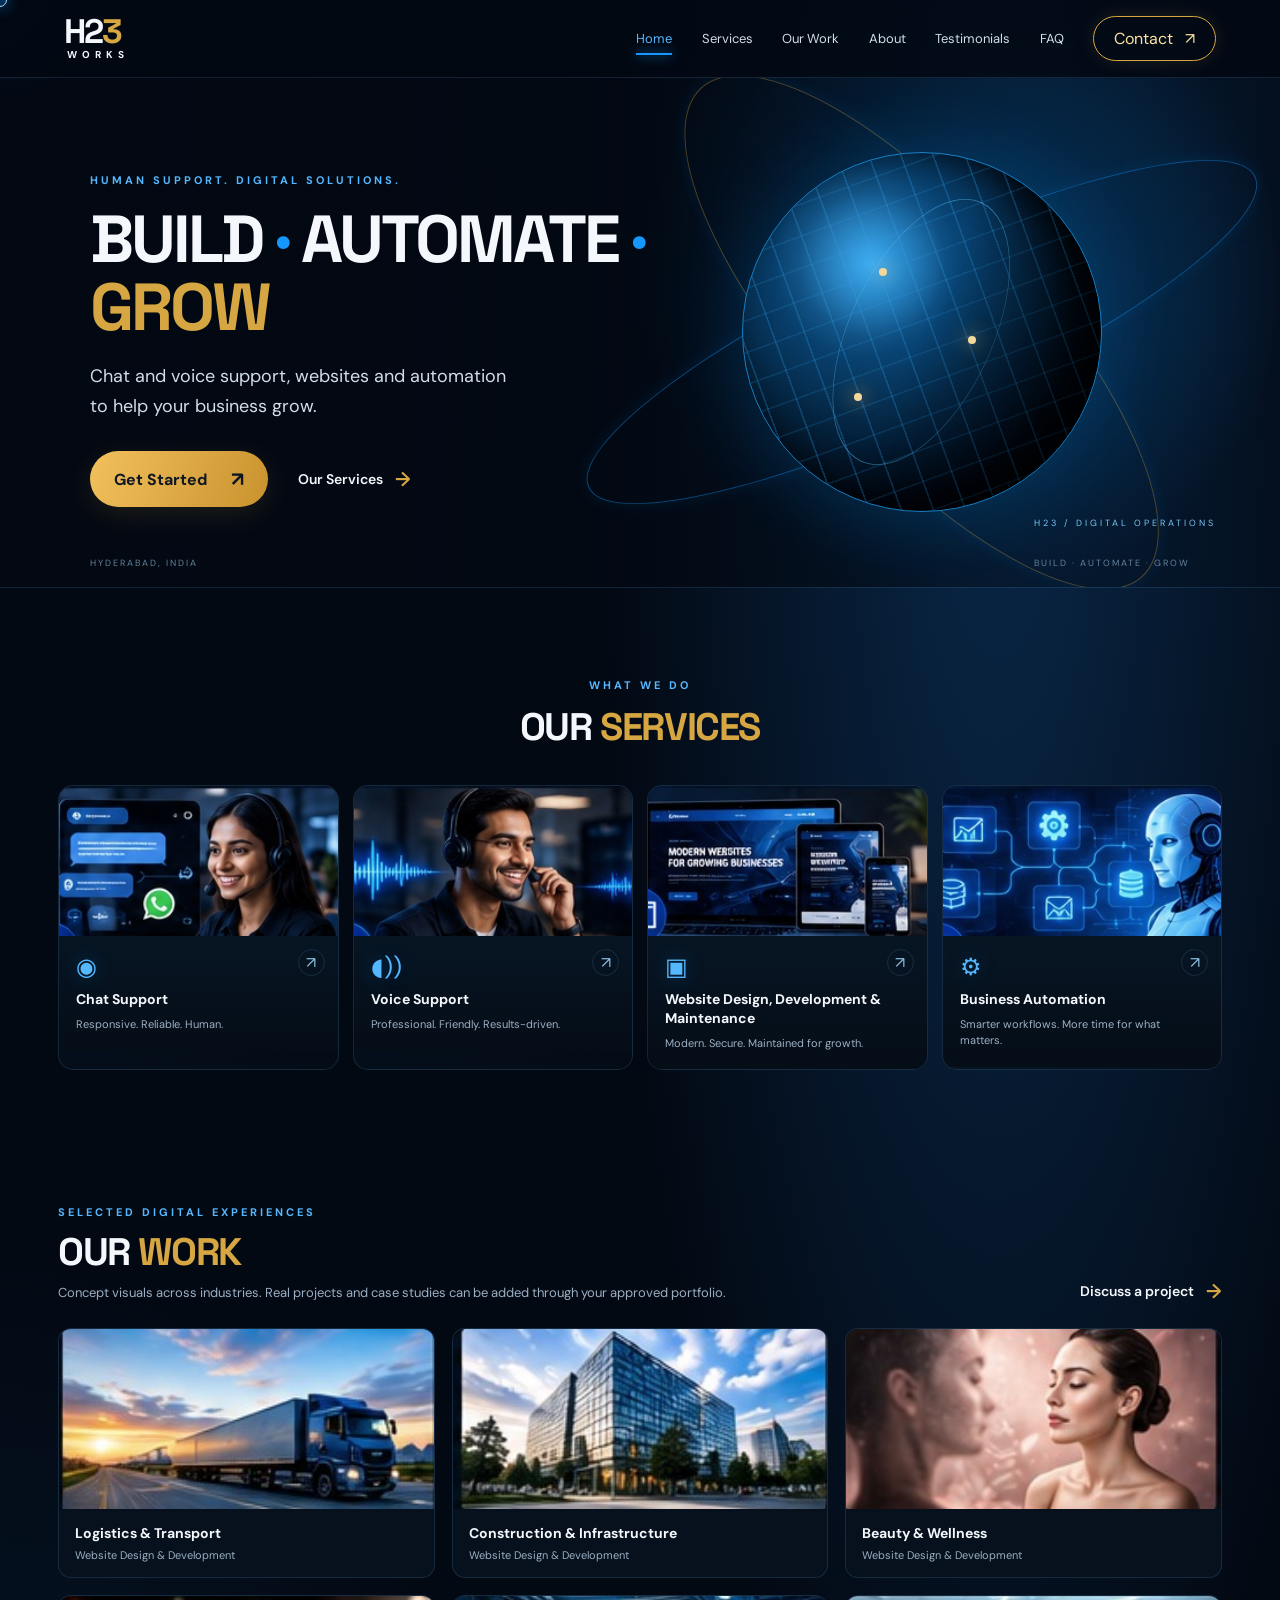
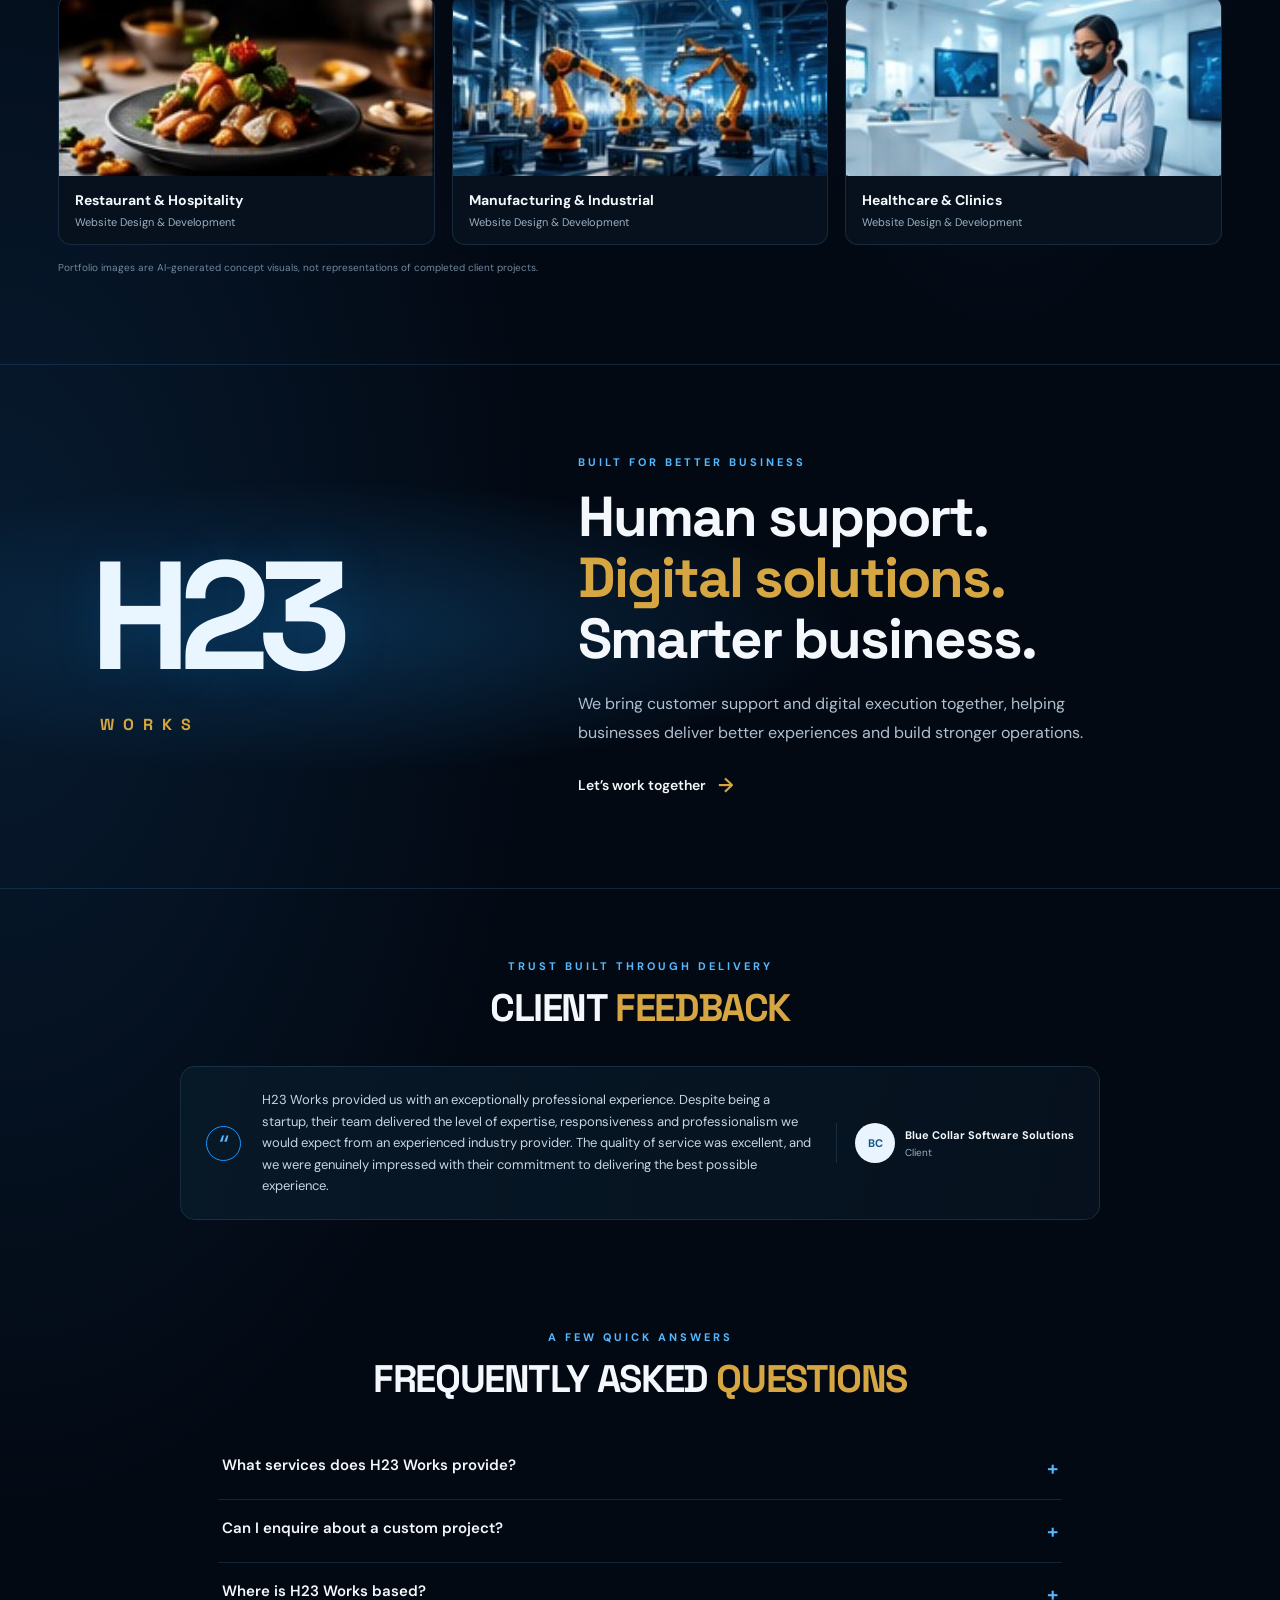
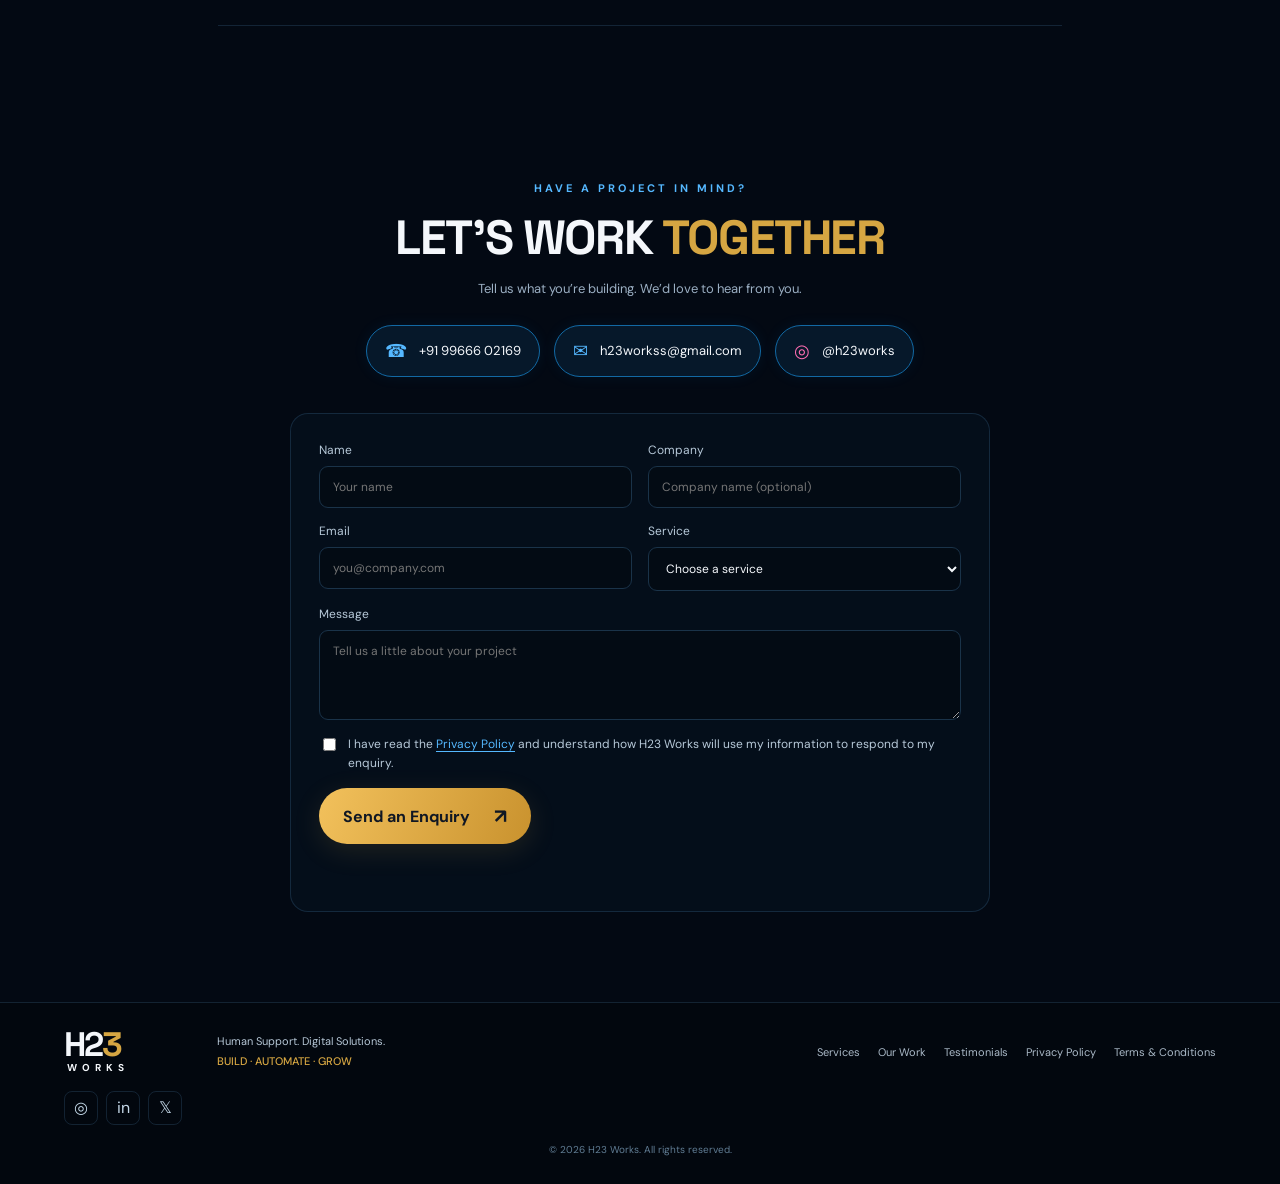
==== commit 95cc7f82: "Update H23 Works website to V7.9 design" ====
--- a/index.html
+++ b/index.html
@@ -1,223 +1,76 @@
 <!doctype html>
 <html lang="en">
 <head>
-<meta charset="utf-8">
-<meta name="viewport" content="width=device-width,initial-scale=1">
-<meta name="description" content="H23 Works — Human support, digital solutions and smarter business automation.">
+<meta charset="utf-8"><meta name="viewport" content="width=device-width, initial-scale=1">
+<meta name="description" content="H23 Works — Human Support. Digital Solutions. Smarter Business.">
 <title>H23 Works | Human Support. Digital Solutions.</title>
-<link rel="icon" type="image/png" sizes="32x32" href="/media/favicon-32.png">
-<link rel="apple-touch-icon" sizes="180x180" href="/media/h23-favicon-180.png">
-<meta property="og:image" content="/media/h23-logo-social-1080.png">
-<link rel="preconnect" href="https://fonts.googleapis.com">
-<link rel="preconnect" href="https://fonts.gstatic.com" crossorigin>
-<link href="https://fonts.googleapis.com/css2?family=DM+Sans:wght@400;500;600;700&family=Manrope:wght@400;500;600;700;800&display=swap" rel="stylesheet">
-<script src="https://identity.netlify.com/v1/netlify-identity-widget.js"></script>
-<style>
-:root{--bg:#020812;--bg2:#061326;--panel:#081a31;--ink:#f4f7fb;--muted:#91a0b4;--line:rgba(93,174,255,.16);--line2:rgba(93,174,255,.08);--blue:#1597ff;--blue2:#55b8ff;--gold:#c89a3a;--gold2:#e1bd70;--max:1440px}
-*{box-sizing:border-box}html{scroll-behavior:smooth;background:var(--bg)}body{margin:0;background:var(--bg);color:var(--ink);font-family:"DM Sans",Arial,sans-serif;overflow-x:hidden}body.menu-open{overflow:hidden}a{color:inherit;text-decoration:none}button,input,select,textarea{font:inherit}.noise{position:fixed;inset:0;pointer-events:none;z-index:100;opacity:.028;background-image:url("data:image/svg+xml,%3Csvg xmlns='http://www.w3.org/2000/svg' width='160' height='160'%3E%3Cfilter id='n'%3E%3CfeTurbulence type='fractalNoise' baseFrequency='.85' numOctaves='4'/%3E%3C/filter%3E%3Crect width='100%25' height='100%25' filter='url(%23n)'/%3E%3C/svg%3E")}
-.cursor{position:fixed;left:0;top:0;width:10px;height:10px;border:1px solid rgba(225,189,112,.75);border-radius:50%;pointer-events:none;z-index:120;transform:translate(-50%,-50%);transition:width .25s,height .25s,background .25s,border-color .25s,opacity .25s;mix-blend-mode:difference}.cursor-label{position:fixed;left:0;top:0;z-index:121;pointer-events:none;transform:translate(-50%,-50%);font-size:9px;letter-spacing:1.2px;text-transform:uppercase;opacity:0;transition:opacity .2s}.cursor.is-hover{width:58px;height:58px;background:var(--ink);border-color:var(--ink)}.cursor-label.show{opacity:1;color:#05070b}
-.preloader{position:fixed;inset:0;z-index:200;background:#05070b;display:grid;place-items:center;transition:opacity .7s,visibility .7s}.preloader.done{opacity:0;visibility:hidden;pointer-events:none}.loader-inner{text-align:center}.loader-mark{font:800 46px/1 Manrope;letter-spacing:-4px}.loader-line{width:130px;height:1px;background:var(--line);margin:18px auto;overflow:hidden}.loader-line i{display:block;height:100%;width:0;background:var(--gold);animation:load 1.15s cubic-bezier(.65,0,.35,1) forwards}.loader-inner small{font-size:8px;letter-spacing:3px;color:#777b78}
-.header{position:fixed;z-index:90;left:0;right:0;top:0;height:86px;padding:0 5vw;display:flex;align-items:center;justify-content:space-between;transition:height .45s,background .45s,border-color .45s,backdrop-filter .45s}.header.scrolled{height:68px;background:rgba(5,7,11,.78);backdrop-filter:blur(18px);border-bottom:1px solid var(--line2)}.logo{display:flex;flex-direction:column;align-items:flex-start;line-height:1;position:relative}.logo-h23{font-family:"Manrope",sans-serif;font-size:36px;font-weight:800;letter-spacing:-2.8px;color:#fff}.logo-h23 .blue{color:var(--blue2)}.logo-works{margin-top:4px;font-size:9px;font-weight:600;letter-spacing:4px;color:#dce7f3}.logo-tagline{margin-top:7px;font-size:6px;font-weight:700;letter-spacing:2.2px;color:var(--gold2)}.header nav{display:flex;align-items:center;gap:34px}.header nav a,.menu-toggle{font-size:10px;letter-spacing:1.4px;text-transform:uppercase;color:#aaa9a3;transition:color .25s}.header nav a{position:relative}.header nav a:after{content:"";position:absolute;left:0;right:100%;bottom:-7px;height:1px;background:var(--blue2);transition:right .35s cubic-bezier(.16,1,.3,1)}.header nav a:hover,.header nav a.active{color:var(--ink)}.header nav a:hover:after,.header nav a.active:after{right:0}.header .start-link{color:var(--ink)}.header .start-link span{display:inline-block;color:var(--blue2);margin-left:6px;transition:transform .25s}.header .start-link:hover span{transform:translateX(4px)}.menu-toggle{display:none;border:0;background:none;color:var(--ink);cursor:pointer}
-.menu-panel{position:fixed;inset:0;background:#07090d;z-index:85;display:flex;align-items:center;justify-content:center;visibility:hidden;opacity:0;transition:opacity .45s,visibility .45s}.menu-panel.open{visibility:visible;opacity:1}.menu-panel nav{display:grid;gap:15px;text-align:center}.menu-panel a{font:700 clamp(42px,9vw,90px)/.95 Manrope;letter-spacing:-4px;opacity:0;transform:translateY(35px);transition:opacity .5s,transform .6s;color:var(--ink)}.menu-panel.open a{opacity:1;transform:none}.menu-panel.open a:nth-child(2){transition-delay:.05s}.menu-panel.open a:nth-child(3){transition-delay:.1s}.menu-panel.open a:nth-child(4){transition-delay:.15s}.menu-panel.open a:hover{color:var(--gold2)}
-.hero{min-height:100svh;position:relative;display:flex;align-items:flex-end;padding:150px 5vw 7vw;overflow:hidden;border-bottom:1px solid var(--line2)}.hero:before{content:"";position:absolute;width:65vw;height:65vw;max-width:1000px;max-height:1000px;right:-18vw;top:4vh;background:radial-gradient(circle,rgba(200,154,58,.14),rgba(8,12,18,0) 62%);filter:blur(10px);pointer-events:none}.hero-grid{width:100%;max-width:var(--max);margin:auto;display:grid;grid-template-columns:minmax(0,1.35fr) minmax(280px,.65fr);gap:6vw;align-items:end;position:relative;z-index:2}.hero-kicker,.section-kicker{font-size:9px;letter-spacing:2.4px;text-transform:uppercase;color:var(--blue2);font-weight:700}.hero-title{font:700 clamp(44px,6vw,92px)/1.02 Manrope;letter-spacing:-3.6px;margin:26px 0 32px;max-width:1100px}.hero-title .line{display:block;overflow:visible;padding:.08em 0 .12em}.hero-title .line span{display:inline-block;transform:translateY(110%);animation:reveal 1.05s cubic-bezier(.16,1,.3,1) forwards}.hero-title .line:nth-child(2) span{animation-delay:.08s}.hero-title .line:nth-child(3) span{animation-delay:.16s}.hero-title .line:nth-child(4) span{animation-delay:.24s}.hero-title em{font-style:normal;color:var(--blue2)}.hero-copy{max-width:390px;margin-left:auto;padding-bottom:4px}.hero-copy p{font-size:13px;line-height:1.7;color:var(--muted);margin:0 0 28px}.hero-link,.gold-link{display:inline-flex;align-items:center;gap:12px;font-size:10px;letter-spacing:1.5px;text-transform:uppercase;font-weight:700}.arrow-circle{width:30px;height:30px;border:1px solid var(--line);border-radius:50%;display:grid;place-items:center;color:var(--gold2);transition:transform .3s,border-color .3s}.hero-link:hover .arrow-circle,.gold-link:hover .arrow-circle{transform:translateX(5px);border-color:var(--gold)}.hero-meta{position:absolute;left:5vw;bottom:27px;font-size:8px;letter-spacing:1.5px;color:#676c68;text-transform:uppercase}.scroll-note{position:absolute;right:5vw;bottom:27px;font-size:8px;letter-spacing:1.7px;color:#676c68;text-transform:uppercase;display:flex;align-items:center;gap:12px}.scroll-note i{width:46px;height:1px;background:var(--line);display:block}
-.section{padding:13vw 5vw;position:relative}.section-inner{max-width:var(--max);margin:auto}.statement{min-height:78vh;display:flex;align-items:center}.statement-grid{display:grid;grid-template-columns:1fr 1fr;gap:7vw;width:100%;align-items:end}.statement h2,.section-title{font:700 clamp(46px,7.2vw,112px)/.9 Manrope;letter-spacing:-5px;margin:20px 0 0}.statement h2 em,.section-title em{font-style:normal;color:var(--gold2)}.statement-copy{max-width:440px;margin-left:auto}.statement-copy p{font-size:14px;line-height:1.8;color:var(--muted);margin:0}.mini-rule{width:80px;height:1px;background:var(--gold);margin:0 0 24px}
-.services{padding-top:7vw}.services-head{display:flex;align-items:end;justify-content:space-between;gap:30px;margin-bottom:70px}.services-head .section-title{max-width:800px}.services-intro{max-width:280px;font-size:11px;line-height:1.7;color:var(--muted);margin:0}.service-list{border-top:1px solid var(--line)}.service-row{display:grid;grid-template-columns:80px minmax(220px,1fr) minmax(200px,.55fr) 48px;gap:25px;align-items:center;padding:28px 0;border-bottom:1px solid var(--line);position:relative;overflow:hidden;transition:padding .45s cubic-bezier(.16,1,.3,1)}.service-row:before{content:"";position:absolute;left:0;right:0;bottom:0;height:100%;background:linear-gradient(90deg,rgba(200,154,58,.08),transparent 55%);transform:translateX(-100%);transition:transform .6s cubic-bezier(.16,1,.3,1);pointer-events:none}.service-row:hover{padding-left:16px;padding-right:16px}.service-row:hover:before{transform:none}.service-num{font-size:10px;color:#6d716e;letter-spacing:1.5px;position:relative}.service-title{font:600 clamp(25px,3.2vw,50px)/1 Manrope;letter-spacing:-2px;position:relative}.service-desc{font-size:11px;line-height:1.6;color:#858a86;position:relative}.service-arrow{width:38px;height:38px;border:1px solid var(--line);border-radius:50%;display:grid;place-items:center;color:var(--gold2);transition:transform .35s,border-color .35s;position:relative}.service-row:hover .service-arrow{transform:rotate(-45deg);border-color:var(--gold)}
-.divider-statement{min-height:82vh;display:grid;place-items:center;text-align:center;overflow:hidden;background:radial-gradient(circle at 50% 48%,rgba(200,154,58,.1),transparent 25%)}.divider-statement:before,.divider-statement:after{content:"";position:absolute;border:1px solid rgba(200,154,58,.13);border-radius:50%;left:50%;top:50%;transform:translate(-50%,-50%) rotateX(70deg)}.divider-statement:before{width:65vw;height:22vw}.divider-statement:after{width:90vw;height:30vw}.divider-content{position:relative;z-index:2;max-width:900px}.divider-content h2{font:700 clamp(48px,7.5vw,118px)/.9 Manrope;letter-spacing:-6px;margin:20px 0}.divider-content h2 span{display:block}.divider-content p{max-width:480px;margin:30px auto 0;color:var(--muted);font-size:12px;line-height:1.8}
-.work{padding-top:7vw}.work-head{display:flex;justify-content:space-between;align-items:end;margin-bottom:55px}.work-grid{display:grid;grid-template-columns:1.25fr .75fr;gap:18px}.project{min-height:510px;border:1px solid var(--line);background:#080c12;position:relative;overflow:hidden;padding:30px;display:flex;flex-direction:column;justify-content:space-between}.project:nth-child(n+2){min-height:245px}.project-visual{position:absolute;inset:0;background:radial-gradient(circle at 50% 45%,rgba(200,154,58,.16),transparent 30%),linear-gradient(145deg,#0d141b,#06080c);transition:transform .9s cubic-bezier(.16,1,.3,1)}.project:hover .project-visual{transform:scale(1.05)}.project-visual:before,.project-visual:after{content:"";position:absolute;border:1px solid rgba(244,241,232,.1);border-radius:50%;left:50%;top:50%;transform:translate(-50%,-50%) rotateX(66deg)}.project-visual:before{width:55%;height:25%}.project-visual:after{width:78%;height:35%;border-color:rgba(200,154,58,.12)}.project-mark{position:absolute;left:50%;top:50%;transform:translate(-50%,-50%);font:800 clamp(58px,9vw,130px) Manrope;letter-spacing:-8px;color:rgba(244,241,232,.09);z-index:1}.project-top,.project-bottom{position:relative;z-index:2}.project-top{display:flex;justify-content:space-between;font-size:9px;letter-spacing:1.5px;text-transform:uppercase;color:#8d918d}.project-bottom{max-width:650px}.project-bottom h3{font:700 clamp(30px,4vw,60px)/.95 Manrope;letter-spacing:-3px;margin:10px 0}.project-bottom p{max-width:430px;font-size:11px;line-height:1.6;color:#9a9d98;margin:0}.project-link{margin-top:20px;color:var(--gold2);font-size:9px;letter-spacing:1.6px;text-transform:uppercase}.project-stack{display:grid;gap:18px}
-.why{background:#080b10}.why-grid{display:grid;grid-template-columns:1fr 1fr;gap:7vw;align-items:start}.why-title{position:sticky;top:140px}.principles{border-top:1px solid var(--line)}.principle{padding:34px 0;border-bottom:1px solid var(--line);display:grid;grid-template-columns:65px 1fr;gap:20px}.principle-num{font-size:9px;color:var(--gold2);letter-spacing:1.5px}.principle h3{font:600 28px Manrope;letter-spacing:-1px;margin:0 0 9px}.principle p{font-size:11px;line-height:1.7;color:var(--muted);max-width:430px;margin:0}
-.about-grid{display:grid;grid-template-columns:.9fr 1.1fr;gap:8vw;align-items:center}.about-card{min-height:520px;border:1px solid var(--line);display:grid;place-items:center;position:relative;overflow:hidden;background:radial-gradient(circle,rgba(200,154,58,.12),transparent 30%),#080c12}.about-card:before{content:"H23";font:800 190px Manrope;letter-spacing:-16px;color:rgba(244,241,232,.045)}.about-orbit{position:absolute;width:75%;height:25%;border:1px solid rgba(200,154,58,.25);border-radius:50%;transform:rotateX(68deg);animation:orbit 16s linear infinite}.about-content p{font-size:13px;line-height:1.8;color:var(--muted);max-width:570px}.highlights{margin:35px 0 0;padding:0;list-style:none;border-top:1px solid var(--line)}.highlights li{padding:14px 0;border-bottom:1px solid var(--line2);font-size:10px;letter-spacing:.7px;text-transform:uppercase;color:#aaa9a3;display:flex;justify-content:space-between}.highlights li:after{content:"↗";color:var(--gold2)}
-.numbers{padding-top:7vw;padding-bottom:7vw}.number-grid{display:grid;grid-template-columns:repeat(4,1fr);border-top:1px solid var(--line);border-bottom:1px solid var(--line)}.number{padding:38px 24px;border-right:1px solid var(--line);text-align:center}.number:last-child{border-right:0}.number strong{display:block;font:700 clamp(42px,5vw,76px) Manrope;letter-spacing:-4px;color:var(--ink)}.number span{display:block;margin-top:8px;font-size:9px;letter-spacing:1.5px;text-transform:uppercase;color:#7e827e}
-.testimonials{background:#070a0f}.testimonial-wrap{max-width:1000px;margin:auto}.testimonial{border-top:1px solid var(--line);padding:55px 0 0}.quote{font:500 clamp(27px,4vw,58px)/1.08 Manrope;letter-spacing:-2px}.person{margin-top:30px;font-size:10px;letter-spacing:1px;text-transform:uppercase;color:var(--gold2)}.role{color:#777c78;margin-left:12px}
-.faq-grid{border-top:1px solid var(--line);margin-top:50px}.faq{border-bottom:1px solid var(--line)}.faq button{width:100%;border:0;background:none;color:var(--ink);display:flex;justify-content:space-between;align-items:center;text-align:left;padding:25px 0;cursor:pointer;font:500 clamp(17px,2vw,25px) Manrope;letter-spacing:-.6px}.faq button span{width:28px;height:28px;border:1px solid var(--line);border-radius:50%;display:grid;place-items:center;color:var(--gold2);font-size:15px;transition:transform .35s}.answer{max-height:0;overflow:hidden;transition:max-height .5s ease;color:var(--muted);font-size:11px;line-height:1.8;max-width:760px}.faq.open .answer{max-height:180px;padding:0 45px 25px 0}.faq.open button span{transform:rotate(45deg)}
-.cta{min-height:82vh;display:grid;place-items:center;text-align:center;border-top:1px solid var(--line2);background:radial-gradient(circle at 50% 45%,rgba(200,154,58,.11),transparent 28%)}.cta h2{font:800 clamp(52px,9vw,140px)/.84 Manrope;letter-spacing:-8px;margin:18px 0 40px}.cta h2 em{font-style:normal;color:var(--gold2)}.cta p{color:var(--muted);font-size:12px;max-width:430px;margin:0 auto 30px;line-height:1.7}.cta-button{display:inline-flex;align-items:center;gap:15px;border:1px solid var(--gold);padding:14px 18px;color:var(--ink);font-size:10px;letter-spacing:1.5px;text-transform:uppercase;transition:background .3s,color .3s,transform .3s}.cta-button:hover{background:var(--gold);color:#05070b;transform:translateY(-3px)}
-.contact{padding-top:8vw}.contact-grid{display:grid;grid-template-columns:.9fr 1.1fr;gap:8vw}.contact-copy h2{font:700 clamp(45px,6vw,90px)/.9 Manrope;letter-spacing:-5px;margin:18px 0 25px}.contact-copy p{font-size:12px;line-height:1.7;color:var(--muted);max-width:420px}.contact-details{display:grid;gap:15px;margin-top:35px}.contact-details span{font-size:8px;letter-spacing:1.5px;text-transform:uppercase;color:#6f7470}.contact-details strong{display:block;margin-top:5px;font-size:11px;letter-spacing:0;color:#c0c2bd;text-transform:none}.contact-form{border-top:1px solid var(--line)}.field{border-bottom:1px solid var(--line);padding:19px 0}.field label{display:block;font-size:8px;letter-spacing:1.4px;text-transform:uppercase;color:#6f7470;margin-bottom:8px}.field input,.field select,.field textarea{width:100%;border:0;outline:0;background:none;color:var(--ink);font-size:13px;resize:vertical}.field select{appearance:none}.field select option{background:#080b10;color:var(--ink)}.consent{display:flex;gap:10px;align-items:flex-start;margin:20px 0;font-size:9px;line-height:1.6;color:#777c78}.consent input{margin-top:2px;accent-color:var(--gold)}.consent a{color:var(--gold2);text-decoration:underline;text-underline-offset:3px}.submit-row{display:flex;justify-content:space-between;align-items:center;gap:20px}.submit-btn{border:1px solid var(--gold);background:transparent;color:var(--ink);padding:14px 18px;font-size:9px;letter-spacing:1.4px;text-transform:uppercase;cursor:pointer;transition:.3s}.submit-btn:hover{background:var(--gold);color:#05070b}.status{font-size:9px;color:var(--gold2);min-height:14px}.form-note{font-size:8px!important;color:#5f6460!important;margin-top:18px!important}
-footer{border-top:1px solid var(--line);margin-top:5vw;padding:40px 5vw 25px}.footer-top{max-width:var(--max);margin:auto;display:grid;grid-template-columns:1fr 1fr 1fr;gap:30px;align-items:start}.footer-logo img{width:105px}.footer-top p{font-size:10px;line-height:1.7;color:#777c78;max-width:250px;margin:0}.footer-links{display:grid;grid-template-columns:repeat(2,1fr);gap:10px 25px}.footer-links a{font-size:9px;letter-spacing:1px;text-transform:uppercase;color:#8a8e89;transition:color .2s}.footer-links a:hover{color:var(--gold2)}.footer-bottom{max-width:var(--max);margin:35px auto 0;padding-top:18px;border-top:1px solid var(--line2);font-size:8px;letter-spacing:.8px;color:#5e635f;display:flex;justify-content:space-between;gap:20px}.float-wa{position:fixed;right:25px;bottom:25px;width:48px;height:48px;border:1px solid rgba(200,154,58,.55);border-radius:50%;display:grid;place-items:center;background:rgba(5,7,11,.8);backdrop-filter:blur(10px);z-index:60;color:var(--gold2);font-size:17px;transition:transform .3s,background .3s}.float-wa:hover{transform:translateY(-5px);background:var(--gold);color:#05070b}
-.reveal{opacity:0;transform:translateY(35px);transition:opacity .9s cubic-bezier(.16,1,.3,1),transform .9s cubic-bezier(.16,1,.3,1)}.reveal.in{opacity:1;transform:none}.reveal-delay-1{transition-delay:.08s}.reveal-delay-2{transition-delay:.16s}.reveal-delay-3{transition-delay:.24s}
-@keyframes reveal{to{transform:none}}@keyframes load{to{width:100%}}@keyframes orbit{to{transform:rotateX(68deg) rotateZ(360deg)}}
-@media(max-width:900px){.header{height:72px;padding:0 6vw}.header.scrolled{height:64px}.header nav{display:none}.menu-toggle{display:block}.logo img{width:100px}.hero{padding:125px 6vw 85px;min-height:100svh}.hero-grid{grid-template-columns:1fr;gap:35px}.hero-title{font-size:clamp(49px,14vw,90px);letter-spacing:-4px;margin:22px 0 25px}.hero-copy{margin:0;max-width:520px}.hero-meta{left:6vw;bottom:27px}.scroll-note{right:6vw}.statement-grid,.why-grid,.about-grid,.contact-grid{grid-template-columns:1fr;gap:45px}.statement{min-height:auto}.statement h2,.section-title{letter-spacing:-3px}.statement-copy{margin:0}.services-head,.work-head{display:block;margin-bottom:45px}.services-intro{margin-top:20px}.service-row{grid-template-columns:45px 1fr 40px;gap:12px;padding:24px 0}.service-desc{grid-column:2/3;margin-top:-3px}.service-row:hover{padding-left:8px;padding-right:8px}.work-grid{grid-template-columns:1fr}.project,.project:nth-child(n+2){min-height:420px}.project-stack{display:grid}.why-title{position:static}.about-card{min-height:380px}.number-grid{grid-template-columns:1fr 1fr}.number{border-bottom:1px solid var(--line)}.number:nth-child(2){border-right:0}.number:nth-child(3){border-bottom:0}.number:nth-child(4){border-right:0;border-bottom:0}.footer-top{grid-template-columns:1fr 1fr}.footer-top p{grid-column:1/-1}.footer-bottom{display:block}.footer-bottom span{display:block;margin-top:8px}.cursor,.cursor-label{display:none}}
-@media(max-width:560px){.section{padding:20vw 6vw}.hero-title{font-size:clamp(38px,11.5vw,58px);letter-spacing:-2.4px}.hero-copy p{font-size:12px}.hero-meta{display:none}.scroll-note{right:6vw}.scroll-note i{width:28px}.service-title{font-size:26px}.service-desc{font-size:10px}.divider-statement{min-height:70vh}.divider-content h2{letter-spacing:-4px}.project{padding:22px;min-height:390px!important}.number{padding:28px 10px}.number strong{font-size:43px}.number span{font-size:8px}.cta h2{letter-spacing:-5px}.submit-row{align-items:flex-start;flex-direction:column}.footer-top{grid-template-columns:1fr}.footer-links{grid-column:1}.float-wa{right:17px;bottom:17px}}
-@media(max-width:900px){.hero-title .line span{transform:translateY(105%)}.hero-title .line{min-height:1.05em}.header .logo{flex-shrink:0}.header .menu-toggle{flex-shrink:0}} @media(prefers-reduced-motion:reduce){html{scroll-behavior:auto}.preloader{display:none}.hero-title .line span{animation:none;transform:none}.reveal{opacity:1;transform:none;transition:none}.about-orbit{animation:none}.cursor,.cursor-label{display:none}.service-row,.project-visual,.cta-button,.arrow-circle{transition:none}}
-
-/* V7.3 premium motion layer */
-.header{transform:translateY(-110%);animation:headerIn .9s .35s cubic-bezier(.16,1,.3,1) forwards}
-.header.scrolled{box-shadow:0 14px 40px rgba(0,0,0,.18)}
-.header nav a{transition:color .25s,transform .3s}
-.header nav a:hover{transform:translateY(-2px)}
-.menu-toggle{transition:color .25s,letter-spacing .3s}
-.menu-toggle:hover{color:var(--blue2);letter-spacing:2px}
-.preloader{background:radial-gradient(circle at 50% 45%,rgba(21,151,255,.08),transparent 34%),#020812}
-.loader-mark{letter-spacing:-3px}.loader-mark .loader-blue{color:var(--blue2)}
-.loader-line i{background:var(--blue2)}
-.hero{isolation:isolate}
-.hero:before{background:radial-gradient(circle,rgba(21,151,255,.14),rgba(8,12,18,0) 62%);animation:heroGlow 9s ease-in-out infinite alternate}
-.hero-grid{align-items:center}
-.hero-main{position:relative;z-index:3}
-.hero-kicker{display:flex;align-items:center;gap:12px}.hero-kicker:before{content:"";width:32px;height:1px;background:var(--blue2);display:block;transform:scaleX(0);transform-origin:left;animation:ruleIn .8s .9s cubic-bezier(.16,1,.3,1) forwards}
-.hero-title .line{perspective:800px}
-.hero-title .line span{will-change:transform}
-.hero-copy{position:relative;z-index:4}
-.hero-link .arrow-circle{color:var(--blue2)}
-.hero-link:hover .arrow-circle{border-color:var(--blue2)}
-.hero-visual{position:absolute;right:-7vw;top:50%;width:min(55vw,760px);aspect-ratio:1;transform:translateY(-50%);z-index:1;pointer-events:none;opacity:0;animation:visualIn 1.3s .55s cubic-bezier(.16,1,.3,1) forwards}
-.globe{position:absolute;inset:10%;border-radius:50%;background:radial-gradient(circle at 35% 32%,rgba(85,184,255,.22),rgba(7,29,53,.78) 46%,rgba(1,7,16,.98) 72%);box-shadow:0 0 80px rgba(21,151,255,.13),inset -35px -25px 80px rgba(0,0,0,.72),inset 15px 12px 40px rgba(85,184,255,.08);overflow:hidden;animation:globeFloat 8s ease-in-out infinite}
-.globe:before,.globe:after{content:"";position:absolute;inset:7%;border:1px solid rgba(85,184,255,.12);border-radius:50%;transform:rotateX(66deg)}
-.globe:after{inset:18%;transform:rotateY(66deg);border-color:rgba(200,154,58,.12)}
-.globe-grid{position:absolute;inset:-5%;background:repeating-linear-gradient(0deg,transparent 0 28px,rgba(85,184,255,.045) 29px 30px),repeating-linear-gradient(90deg,transparent 0 36px,rgba(85,184,255,.035) 37px 38px);border-radius:50%;transform:rotate(-14deg);opacity:.7}
-.globe-arc{position:absolute;left:3%;right:-8%;top:38%;height:24%;border:1px solid rgba(85,184,255,.32);border-radius:50%;transform:rotate(-20deg);animation:arcDrift 10s ease-in-out infinite}
-.globe-arc.gold{top:52%;left:-12%;right:4%;border-color:rgba(225,189,112,.28);transform:rotate(24deg);animation-delay:-3s}
-.globe-dot{position:absolute;width:7px;height:7px;border-radius:50%;background:var(--blue2);box-shadow:0 0 0 5px rgba(21,151,255,.08),0 0 20px rgba(85,184,255,.8);left:56%;top:59%;animation:pulseDot 2.8s ease-in-out infinite}
-.globe-label{position:absolute;left:58%;top:64%;font-size:8px;letter-spacing:1.5px;text-transform:uppercase;color:var(--blue2);white-space:nowrap}
-.globe-label b{display:block;color:#cbd9e8;font-weight:600;margin-top:3px}
-.hero-side-note{position:absolute;right:2%;bottom:8%;font-size:7px;letter-spacing:1.7px;text-transform:uppercase;color:rgba(145,160,180,.65)}
-.scroll-note{transition:color .3s}.scroll-note:hover{color:var(--blue2)}.scroll-note i{background:linear-gradient(90deg,var(--blue2),transparent);animation:scrollLine 2.2s ease-in-out infinite}
-.section-kicker{transition:letter-spacing .5s}.reveal.in .section-kicker{letter-spacing:2.8px}
-.service-row:before{background:linear-gradient(90deg,rgba(21,151,255,.11),transparent 60%)}
-.service-arrow{color:var(--blue2)}.service-row:hover .service-arrow{border-color:var(--blue2)}
-.divider-statement{background:radial-gradient(circle at 50% 48%,rgba(21,151,255,.1),transparent 28%)}
-.divider-statement:before{border-color:rgba(21,151,255,.12);animation:ringFloat 12s ease-in-out infinite}
-.divider-statement:after{border-color:rgba(200,154,58,.08);animation:ringFloat 16s ease-in-out infinite reverse}
-.project-visual{background:radial-gradient(circle at 50% 45%,rgba(21,151,255,.14),transparent 30%),linear-gradient(145deg,#0d1724,#06080c)}
-.project-visual:after{border-color:rgba(21,151,255,.12)}
-.project-link{color:var(--blue2)}
-.principle-num,.person{color:var(--blue2)}
-.about-card{background:radial-gradient(circle,rgba(21,151,255,.12),transparent 30%),#080c12}
-.about-orbit{border-color:rgba(21,151,255,.25)}
-.highlights li:after{color:var(--blue2)}
-.cta{background:radial-gradient(circle at 50% 45%,rgba(21,151,255,.1),transparent 28%)}
-.cta h2 em{color:var(--blue2)}
-.cta-button,.submit-btn{border-color:var(--blue2)}
-.cta-button:hover,.submit-btn:hover{background:var(--blue2);color:#020812}
-.consent input{accent-color:var(--blue2)}.consent a{color:var(--blue2)}
-.float-wa{border-color:rgba(21,151,255,.55);color:var(--blue2)}.float-wa:hover{background:var(--blue2);color:#020812}
-@keyframes headerIn{to{transform:none}}
-@keyframes ruleIn{to{transform:none}}
-@keyframes visualIn{to{opacity:1}}
-@keyframes heroGlow{from{transform:scale(.96) translate3d(0,0,0)}to{transform:scale(1.06) translate3d(-2%,2%,0)}}
-@keyframes globeFloat{0%,100%{transform:translate3d(0,0,0) rotate(0deg)}50%{transform:translate3d(0,-10px,0) rotate(1.5deg)}}
-@keyframes arcDrift{0%,100%{margin-left:0}50%{margin-left:12px}}
-@keyframes pulseDot{0%,100%{box-shadow:0 0 0 5px rgba(21,151,255,.08),0 0 20px rgba(85,184,255,.75)}50%{box-shadow:0 0 0 12px rgba(21,151,255,.02),0 0 32px rgba(85,184,255,1)}}
-@keyframes scrollLine{0%,100%{transform:scaleX(.55);transform-origin:left}50%{transform:scaleX(1);transform-origin:left}}
-@keyframes ringFloat{0%,100%{margin-left:-1%;opacity:.8}50%{margin-left:1%;opacity:1}}
-@media(max-width:1100px){.hero-visual{right:-18vw;width:58vw;opacity:.52}.hero-grid{grid-template-columns:minmax(0,1.2fr) minmax(250px,.8fr)}.hero-copy{max-width:340px}.hero-title{font-size:clamp(42px,5.3vw,78px)}}
-@media(max-width:900px){.header{transform:none;animation:none}.hero-grid{grid-template-columns:1fr;align-items:end}.hero-main{max-width:760px}.hero-visual{width:88vw;right:-28vw;top:42%;opacity:.2}.hero-copy{max-width:540px;margin-top:20px}.hero-title{font-size:clamp(45px,11.5vw,78px)}.globe-label{font-size:7px}.hero-side-note{display:none}}
-@media(max-width:560px){.hero-visual{width:115vw;right:-44vw;top:37%;opacity:.15}.hero-title{font-size:clamp(38px,11.5vw,58px)}.hero-kicker:before{width:22px}.logo-h23{font-size:32px}.logo-works{font-size:8px}.logo-tagline{font-size:5.5px}.menu-panel{background:radial-gradient(circle at 50% 45%,rgba(21,151,255,.08),transparent 35%),#020812}}
-@media(prefers-reduced-motion:reduce){.header{animation:none;transform:none}.hero:before,.hero-visual,.globe,.globe-arc,.globe-dot,.scroll-note i,.divider-statement:before,.divider-statement:after{animation:none}.hero-kicker:before{transform:none}}
-
-/* V7.5 PREMIUM REFINEMENT */
-:root{--blue:#168cff;--blue2:#69c5ff;--gold:#c89a3a;--gold2:#e1bd70}
-body{background:radial-gradient(circle at 78% 8%,rgba(21,151,255,.055),transparent 30%),var(--bg)}
-::selection{background:rgba(21,151,255,.32);color:#fff}
-.header{height:92px;padding-inline:clamp(22px,5vw,72px);opacity:0;transform:translateY(-14px);animation:navIn .9s .35s cubic-bezier(.16,1,.3,1) forwards}
-.header.scrolled{height:70px;background:rgba(2,8,18,.78);border-bottom:1px solid rgba(105,197,255,.13);box-shadow:0 12px 40px rgba(0,0,0,.18)}
-.logo{transition:transform .35s ease,opacity .35s ease}.logo:hover{transform:translateY(-1px)}
-.logo-h23{font-size:35px;letter-spacing:-2.5px}.logo-h23 .blue{color:var(--blue2);text-shadow:0 0 22px rgba(105,197,255,.15)}
-.logo-works{letter-spacing:4.5px}.logo-tagline{color:rgba(225,189,112,.82)}
-.header nav{gap:clamp(22px,2.6vw,38px)}
-.header nav a{color:#8f9eb1}.header nav a:after{bottom:-9px;height:2px;background:linear-gradient(90deg,var(--blue),var(--blue2))}
-.header nav a.active{color:#fff}.header nav a.active:before{content:"";position:absolute;inset:-9px -11px;border:1px solid rgba(105,197,255,.08);border-radius:999px;z-index:-1}
-.header .start-link{padding:11px 15px;border:1px solid rgba(105,197,255,.25);border-radius:999px;transition:background .3s,border-color .3s,transform .3s}
-.header .start-link:hover{background:rgba(21,151,255,.09);border-color:rgba(105,197,255,.55);transform:translateY(-1px)}
-.menu-toggle{padding:10px 12px;border:1px solid rgba(105,197,255,.22);border-radius:999px;font-size:9px}
-.menu-panel{background:radial-gradient(circle at 50% 42%,rgba(21,151,255,.11),transparent 32%),#020812}
-.menu-panel a:hover{color:var(--blue2)}
-.hero{padding:150px 5vw 8vw;background:radial-gradient(circle at 75% 42%,rgba(21,151,255,.045),transparent 28%)}
-.hero:before{right:-16vw;top:0;background:radial-gradient(circle,rgba(21,151,255,.16),rgba(8,12,18,0) 62%)}
-.hero-grid{grid-template-columns:minmax(0,1.38fr) minmax(300px,.62fr);gap:5vw}
-.hero-title{font-size:clamp(43px,5.65vw,88px);line-height:.99;letter-spacing:-3.9px;margin-top:24px}
-.hero-title em{color:var(--blue2);text-shadow:0 0 34px rgba(85,184,255,.12)}
-.hero-copy{max-width:410px}.hero-copy p{font-size:13px;color:#9aaabd}
-.hero-link{color:#dbe9f7}.arrow-circle{color:var(--blue2);border-color:rgba(105,197,255,.22);background:rgba(21,151,255,.035)}
-.hero-link:hover .arrow-circle,.gold-link:hover .arrow-circle{border-color:var(--blue2);box-shadow:0 0 24px rgba(21,151,255,.16)}
-.hero-meta{color:#687f95}.scroll-note{color:#71859b}.scroll-note i{background:rgba(105,197,255,.28);position:relative;overflow:hidden}.scroll-note i:after{content:"";position:absolute;inset:0;background:var(--blue2);transform:scaleX(.25);transform-origin:left;animation:scrollLine 2.2s ease-in-out infinite}
-.hero-side-note{color:#63809b!important}
-.section-title em,.statement h2 em{color:var(--blue2);text-shadow:0 0 30px rgba(85,184,255,.08)}
-.mini-rule{background:linear-gradient(90deg,var(--blue),transparent);width:110px}
-.service-list{border-top-color:rgba(105,197,255,.18)}.service-row{border-bottom-color:rgba(105,197,255,.14)}
-.service-row:before{background:linear-gradient(90deg,rgba(21,151,255,.10),rgba(21,151,255,.025),transparent 70%)}
-.service-row:hover{padding-left:18px;padding-right:18px}.service-num{color:#6d8aa3}.service-title{transition:color .35s,transform .35s}.service-row:hover .service-title{color:#fff;transform:translateX(4px)}
-.service-desc{color:#8499ae}.service-arrow{color:var(--blue2);border-color:rgba(105,197,255,.2)}.service-row:hover .service-arrow{border-color:var(--blue2);box-shadow:0 0 22px rgba(21,151,255,.13)}
-.divider-statement{background:radial-gradient(circle at 50% 48%,rgba(21,151,255,.10),transparent 28%)}.divider-statement:before,.divider-statement:after{border-color:rgba(21,151,255,.13)}.divider-statement:after{border-color:rgba(225,189,112,.08)}
-.project{border-color:rgba(105,197,255,.14);background:#050d18}.project-visual{background:radial-gradient(circle at 50% 45%,rgba(21,151,255,.16),transparent 30%),linear-gradient(145deg,#0a1830,#03070d)}.project-visual:before{border-color:rgba(105,197,255,.12)}.project-visual:after{border-color:rgba(225,189,112,.10)}.project:hover{border-color:rgba(105,197,255,.35)}.project-link{color:var(--blue2)}
-.why{background:linear-gradient(180deg,rgba(21,151,255,.025),transparent)}.principle{border-top-color:rgba(105,197,255,.14)}.principle-num{color:var(--blue2)!important}
-.about-card{border-color:rgba(105,197,255,.15);background:radial-gradient(circle,rgba(21,151,255,.13),transparent 32%),#050d18}.about-card:before{color:rgba(85,184,255,.05)}.about-orbit{border-color:rgba(105,197,255,.26)}
-.highlights{border-top-color:rgba(105,197,255,.15)}.highlights li{border-bottom-color:rgba(105,197,255,.08)}.highlights li:after{color:var(--blue2)}
-.number-grid{border-color:rgba(105,197,255,.15)}.number{border-right-color:rgba(105,197,255,.12)}.number strong{background:linear-gradient(100deg,#fff 10%,var(--blue2));-webkit-background-clip:text;background-clip:text;color:transparent}
-.testimonials{background:linear-gradient(180deg,#040b15,#050911)}.testimonial{border-top-color:rgba(105,197,255,.15)}.person{color:var(--blue2)}
-.faq-grid{border-top-color:rgba(105,197,255,.15)}.faq{border-bottom-color:rgba(105,197,255,.13)}.faq button span{color:var(--blue2);border-color:rgba(105,197,255,.2)}.faq.open button span{transform:rotate(45deg);background:rgba(21,151,255,.08)}
-.cta{background:radial-gradient(circle at 50% 48%,rgba(21,151,255,.11),transparent 32%)}.cta h2 em{color:var(--blue2)}.cta-button{box-shadow:0 0 0 1px rgba(105,197,255,.14);transition:transform .35s,box-shadow .35s,background .35s}.cta-button:hover{box-shadow:0 0 40px rgba(21,151,255,.16),0 0 0 1px rgba(105,197,255,.45);transform:translateY(-3px)}
-.contact{background:linear-gradient(180deg,rgba(2,8,18,0),rgba(21,151,255,.025))}.contact-details strong{color:#dceafa}.contact-form{border-color:rgba(105,197,255,.14);background:rgba(5,13,24,.55)}.field{border-bottom-color:rgba(105,197,255,.14)}.field:focus-within{border-bottom-color:var(--blue2)}.field input:focus,.field textarea:focus,.field select:focus{outline:none}.submit-btn{background:linear-gradient(135deg,#168cff,#0d6fd1);box-shadow:0 12px 35px rgba(21,151,255,.18)}.submit-btn:hover{box-shadow:0 16px 45px rgba(21,151,255,.28);transform:translateY(-2px)}
-.consent a{color:var(--blue2)}footer{border-top-color:rgba(105,197,255,.12)}.footer-links a:hover{color:var(--blue2)}.float-wa{background:#168cff!important;box-shadow:0 12px 35px rgba(21,151,255,.28)!important}.cursor{border-color:rgba(105,197,255,.8)}.cursor.is-hover{box-shadow:0 0 35px rgba(21,151,255,.18)}
-.preloader{background:radial-gradient(circle at 50% 46%,rgba(21,151,255,.08),transparent 30%),#020812}.loader-blue{color:var(--blue2)}.loader-line i{background:linear-gradient(90deg,var(--blue),var(--blue2))}
-@keyframes navIn{to{opacity:1;transform:none}}
-@media(max-width:900px){.header{height:76px;padding-inline:24px}.header.scrolled{height:64px}.header nav{display:none}.menu-toggle{display:block}.hero{padding-top:130px}.hero-grid{grid-template-columns:1fr}.hero-copy{margin-left:0;max-width:560px}.hero-title{font-size:clamp(42px,10.5vw,76px)}.hero-side-note{display:none}.number-grid{grid-template-columns:repeat(2,1fr)}.number:nth-child(2){border-right:0}.number:nth-child(-n+2){border-bottom:1px solid rgba(105,197,255,.12)}}
-@media(max-width:560px){.header{padding-inline:18px}.logo-h23{font-size:31px}.logo-works{font-size:8px;letter-spacing:3.7px}.logo-tagline{font-size:5px;letter-spacing:1.8px}.hero{padding:120px 6vw 18vw}.hero-title{font-size:clamp(38px,11vw,56px);letter-spacing:-2.7px;line-height:1.01}.hero-copy p{font-size:12px}.section{padding:24vw 6vw}.service-row{grid-template-columns:44px minmax(0,1fr) 38px;gap:12px;padding:22px 0}.service-desc{grid-column:2/3;margin-top:-4px}.service-title{font-size:clamp(23px,7vw,34px)}.service-arrow{grid-column:3;grid-row:1/3}.number{padding:28px 12px}.number strong{font-size:42px}.contact-form{padding:24px 18px}.cursor,.cursor-label{display:none}}
-@media(prefers-reduced-motion:reduce){.header{opacity:1;transform:none;animation:none}.scroll-note i:after{animation:none;transform:none}.header .start-link:hover,.submit-btn:hover,.cta-button:hover{transform:none}}
-
-</style>
+<link rel="icon" href="media/favicon.svg" type="image/svg+xml">
+<link rel="stylesheet" href="styles.css">
 </head>
 <body>
-<div class="preloader" id="preloader"><div class="loader-inner"><div class="loader-mark">H<span class="loader-blue">23</span></div><div class="loader-line"><i></i></div><small>BUILD · AUTOMATE · GROW</small></div></div>
-<div class="noise"></div><div class="cursor" id="cursor"></div><div class="cursor-label" id="cursorLabel"></div>
-<header class="header" id="header"><a class="logo magnetic" href="#home" aria-label="H23 Works home"><span class="logo-h23">H<span class="blue">23</span></span><span class="logo-works">WORKS</span><span class="logo-tagline">BUILD · AUTOMATE · GROW</span></a><nav id="desktopNav"><a href="#services">Services</a><a href="#work">Work</a><a href="#about">About</a><a href="#contact">Contact</a><a class="start-link" href="#contact">Start a project <span>↗</span></a></nav><button class="menu-toggle" id="menuToggle" aria-label="Open menu" aria-expanded="false">Menu</button></header>
-<div class="menu-panel" id="menuPanel"><nav><a href="#services">Services</a><a href="#work">Work</a><a href="#about">About</a><a href="#contact">Contact</a></nav></div>
+<div class="cursor-glow" aria-hidden="true"></div>
+<header class="topbar">
+  <a class="brand hover-target" href="#home" aria-label="H23 Works home"><span class="brand-main">H2<span>3</span></span><span class="brand-sub">WORKS</span></a>
+  <button class="menu-toggle" aria-label="Toggle navigation" aria-expanded="false">☰</button>
+  <nav class="nav" id="nav">
+    <a class="nav-link active hover-target" href="#home">Home</a><a class="nav-link hover-target" href="#services">Services</a>
+    <a class="nav-link hover-target" href="#work">Our Work</a><a class="nav-link hover-target" href="#about">About</a>
+    <a class="nav-link hover-target" href="#feedback">Testimonials</a><a class="nav-link hover-target" href="#faq">FAQ</a>
+    <a class="nav-contact hover-target" href="#contact">Contact <span>↗</span></a>
+  </nav>
+</header>
 <main>
-<section class="hero" id="home"><div class="hero-grid"><div class="hero-main"><div class="hero-kicker reveal in">H23 WORKS · HYDERABAD, INDIA</div><h1 class="hero-title" id="heroTitle"><span class="line"><span>Human Support.</span></span><span class="line"><span>Digital <em>Solutions.</em></span></span><span class="line"><span>Smarter</span></span><span class="line"><span><em>Business.</em></span></span></h1></div><div class="hero-copy reveal reveal-delay-2 in"><p id="heroDescription">H23 Works helps businesses build a stronger digital presence, deliver dependable customer support and automate repetitive work.</p><a class="hero-link magnetic" href="#services">Explore H23 <span class="arrow-circle">↓</span></a></div></div><div class="hero-visual" aria-hidden="true"><div class="globe"><div class="globe-grid"></div><div class="globe-arc"></div><div class="globe-arc gold"></div><div class="globe-dot"></div><div class="globe-label">Hyderabad<b>India</b></div></div><div class="hero-side-note">People · Digital · Automation</div></div><div class="hero-meta">BUILD · AUTOMATE · GROW</div><div class="scroll-note"><i></i>Scroll to explore</div></section>
-<section class="section statement" id="intro"><div class="section-inner statement-grid"><div class="reveal"><div class="mini-rule"></div><div class="section-kicker">01 — Who we are</div><h2>We help businesses<br><em>work better.</em></h2></div><div class="statement-copy reveal reveal-delay-1"><p>H23 Works combines human support, digital experiences and practical automation to help companies serve customers better, operate smarter and grow with confidence.</p></div></div></section>
-<section class="section services" id="services"><div class="section-inner"><div class="services-head"><div class="reveal"><div class="section-kicker">02 — What we do</div><h2 class="section-title">Built around<br><em>your business.</em></h2></div><p class="services-intro reveal reveal-delay-1">People, digital experiences and automation working together — without unnecessary complexity.</p></div><div class="service-list" id="servicesList"></div></div></section>
-<section class="section divider-statement" id="difference"><div class="divider-content reveal"><div class="section-kicker">H23 DIFFERENCE</div><h2><span>Humans.</span><span>Technology.</span><span><em>Together.</em></span></h2><p>We don't force every business problem into another tool. We combine people, process and technology where each creates the most value.</p></div></section>
-<section class="section work" id="work"><div class="section-inner"><div class="work-head"><div class="reveal"><div class="section-kicker">03 — Selected work</div><h2 class="section-title">Our <em>work.</em></h2></div><a class="gold-link reveal reveal-delay-1" href="#contact">Start a project <span class="arrow-circle">↗</span></a></div><div class="work-grid" id="projectsGrid"></div></div></section>
-<section class="section why" id="why"><div class="section-inner why-grid"><div class="why-title reveal"><div class="section-kicker">04 — Why H23</div><h2 class="section-title">Built for<br><em>real business.</em></h2></div><div class="principles" id="principles"><article class="principle reveal"><div class="principle-num">01</div><div><h3>Human</h3><p>Technology works best when it strengthens the relationships your customers already value.</p></div></article><article class="principle reveal reveal-delay-1"><div class="principle-num">02</div><div><h3>Digital</h3><p>Your website and digital presence should create trust before your first conversation.</p></div></article><article class="principle reveal reveal-delay-2"><div class="principle-num">03</div><div><h3>Smarter</h3><p>Automation should remove repetitive work and give your team more time for higher-value tasks.</p></div></article></div></div></section>
-<section class="section about" id="about"><div class="section-inner about-grid"><div class="about-card reveal"><div class="about-orbit"></div></div><div class="about-content reveal reveal-delay-1"><div class="section-kicker">05 — H23 Works</div><h2 class="section-title" id="aboutTitle">We handle the work<br><em>behind your growth.</em></h2><p id="aboutDescription">H23 Works is a Hyderabad-based BPO and technology company focused on customer support, digital experiences and practical automation.</p><ul class="highlights" id="highlights"></ul></div></div></section>
-<section class="section numbers" id="numbers"><div class="section-inner"><div class="number-grid" id="statsGrid"></div></div></section>
-<section class="section testimonials" id="testimonials"><div class="section-inner testimonial-wrap"><div class="section-kicker reveal">06 — Clients</div><h2 class="section-title reveal">What clients<br><em>say about us.</em></h2><div class="testimonial" id="testimonialContent"></div></div></section>
-<section class="section faq-section" id="faq"><div class="section-inner"><div class="section-kicker reveal">07 — FAQ</div><h2 class="section-title reveal">Questions?</h2><div class="faq-grid" id="faqGrid"></div></div></section>
-<section class="section cta" id="cta"><div class="reveal"><div class="section-kicker">08 — Let's build</div><h2>Have a<br><em>project in mind?</em></h2><p>Tell us what you're building, what needs improving or where your business is getting stuck.</p><a class="cta-button magnetic" href="#contact">Let's talk <span>↗</span></a></div></section>
-<section class="section contact" id="contact"><div class="section-inner contact-grid"><div class="contact-copy reveal"><div class="section-kicker">Let's talk</div><h2>We're ready<br>when <em>you are.</em></h2><p>Tell us what you need. Email us, message us on WhatsApp or send an enquiry below.</p><div class="contact-details"><span>Phone / WhatsApp<strong id="phoneValue">+91 99666 02169</strong></span><span>Email<strong id="emailValue">h23workss@gmail.com</strong></span><span>Location<strong id="locationValue">Hyderabad, India</strong></span></div></div><form class="contact-form reveal reveal-delay-1" id="contactForm"><div class="field"><label>Name</label><input name="name" required autocomplete="name"></div><div class="field"><label>Company</label><input name="company" autocomplete="organization"></div><div class="field"><label>Email</label><input name="email" type="email" required autocomplete="email"></div><div class="field"><label>Service</label><select name="service" id="serviceSelect"><option>Chat Support</option><option>Voice Support</option><option>Website Design & Development</option><option>Website Maintenance</option><option>Business Automation</option></select></div><div class="field"><label>Tell us about the project</label><textarea name="message" rows="5" required></textarea></div><label class="consent"><input type="checkbox" name="privacyAcknowledgement" required><span>I have read the <a href="privacy.html" target="_blank" rel="noopener">Privacy Policy</a> and understand how H23 Works will use the information I provide to respond to my enquiry.</span></label><div class="submit-row"><button class="submit-btn" type="submit">Send enquiry ↗</button><div class="status" id="status" aria-live="polite"></div></div><p class="form-note">We collect only the information needed to respond to your request. Please review our Privacy Policy before submitting.</p></form></div></section>
+<section class="hero section" id="home">
+  <div class="hero-copy">
+    <p class="eyebrow">HUMAN SUPPORT. DIGITAL SOLUTIONS.</p>
+    <h1>BUILD <i>·</i> AUTOMATE <i>·</i> <span>GROW</span></h1>
+    <p class="hero-desc">Chat and voice support, websites and automation<br class="desktop-only"> to help your business grow.</p>
+    <div class="hero-actions"><a class="btn btn-gold hover-target" href="#contact">Get Started <span>↗</span></a><a class="text-link hover-target" href="#services">Our Services <span>→</span></a></div>
+  </div>
+  <div class="hero-art" aria-hidden="true"><div class="orbit orbit-one"></div><div class="orbit orbit-two"></div><div class="globe"><div class="globe-lines"></div><span class="globe-dot d1"></span><span class="globe-dot d2"></span><span class="globe-dot d3"></span></div><div class="art-label">H23 / DIGITAL OPERATIONS</div></div>
+  <div class="hero-bottom"><span>HYDERABAD, INDIA</span><span>BUILD · AUTOMATE · GROW</span></div>
+</section>
+<section class="section services" id="services">
+  <div class="section-heading"><p class="eyebrow">WHAT WE DO</p><h2>OUR <span>SERVICES</span></h2></div>
+  <div class="service-grid service-grid-v79">
+    <a class="service-card service-image-card hover-target" href="#contact">
+      <img src="media/services/chat-support.jpg" alt="AI-generated chat support concept with a customer service agent and messaging interface">
+      <div class="service-card-copy"><span class="service-icon">◉</span><span class="card-arrow">↗</span><h3>Chat Support</h3><p>Responsive. Reliable. Human.</p></div>
+    </a>
+    <a class="service-card service-image-card hover-target" href="#contact">
+      <img src="media/services/voice-support.jpg" alt="AI-generated voice support concept with a support professional and audio waveform">
+      <div class="service-card-copy"><span class="service-icon">◖))</span><span class="card-arrow">↗</span><h3>Voice Support</h3><p>Professional. Friendly. Results-driven.</p></div>
+    </a>
+    <a class="service-card service-image-card hover-target" href="#contact">
+      <img src="media/services/web-design.jpg" alt="AI-generated responsive website design and development concept across desktop, tablet and mobile">
+      <div class="service-card-copy"><span class="service-icon">▣</span><span class="card-arrow">↗</span><h3>Website Design, Development &amp; Maintenance</h3><p>Modern. Secure. Maintained for growth.</p></div>
+    </a>
+    <a class="service-card service-image-card hover-target" href="#contact">
+      <img src="media/services/automation.jpg" alt="AI-generated business automation concept with connected workflow nodes and AI assistant">
+      <div class="service-card-copy"><span class="service-icon">⚙</span><span class="card-arrow">↗</span><h3>Business Automation</h3><p>Smarter workflows. More time for what matters.</p></div>
+    </a>
+  </div>
+</section>
+<section class="section work" id="work">
+  <div class="work-heading"><div><p class="eyebrow">SELECTED DIGITAL EXPERIENCES</p><h2>OUR <span>WORK</span></h2><p class="muted">Concept visuals across industries. Real projects and case studies can be added through your approved portfolio.</p></div><a class="text-link hover-target" href="#contact">Discuss a project <span>→</span></a></div>
+  <div class="portfolio-grid">
+    <article class="project-card hover-target"><img src="media/portfolio/logistics.jpg" alt="AI-generated logistics and transport website concept"><div><h3>Logistics &amp; Transport</h3><p>Website Design &amp; Development</p></div></article>
+    <article class="project-card hover-target"><img src="media/portfolio/construction.jpg" alt="AI-generated construction and infrastructure website concept"><div><h3>Construction &amp; Infrastructure</h3><p>Website Design &amp; Development</p></div></article>
+    <article class="project-card hover-target"><img src="media/portfolio/wellness.jpg" alt="AI-generated beauty and wellness website concept"><div><h3>Beauty &amp; Wellness</h3><p>Website Design &amp; Development</p></div></article>
+    <article class="project-card hover-target"><img src="media/portfolio/hospitality.jpg" alt="AI-generated restaurant and hospitality website concept"><div><h3>Restaurant &amp; Hospitality</h3><p>Website Design &amp; Development</p></div></article>
+    <article class="project-card hover-target"><img src="media/portfolio/industrial.jpg" alt="AI-generated industrial automation website concept"><div><h3>Manufacturing &amp; Industrial</h3><p>Website Design &amp; Development</p></div></article>
+    <article class="project-card hover-target"><img src="media/portfolio/healthcare.jpg" alt="AI-generated healthcare website concept"><div><h3>Healthcare &amp; Clinics</h3><p>Website Design &amp; Development</p></div></article>
+  </div>
+  <p class="disclaimer">Portfolio images are AI-generated concept visuals, not representations of completed client projects.</p>
+</section>
+<section class="section about" id="about"><div class="about-mark">H23<span>WORKS</span></div><div><p class="eyebrow">BUILT FOR BETTER BUSINESS</p><h2>Human support.<br><span>Digital solutions.</span><br>Smarter business.</h2><p class="about-copy">We bring customer support and digital execution together, helping businesses deliver better experiences and build stronger operations.</p><a class="text-link hover-target" href="#contact">Let’s work together <span>→</span></a></div></section>
+<section class="section feedback" id="feedback"><div class="section-heading"><p class="eyebrow">TRUST BUILT THROUGH DELIVERY</p><h2>CLIENT <span>FEEDBACK</span></h2></div><div class="testimonial"><span class="quote-mark">“</span><p>H23 Works provided us with an exceptionally professional experience. Despite being a startup, their team delivered the level of expertise, responsiveness and professionalism we would expect from an experienced industry provider. The quality of service was excellent, and we were genuinely impressed with their commitment to delivering the best possible experience.</p><div class="client"><span class="client-logo">BC</span><span><strong>Blue Collar Software Solutions</strong><small>Client</small></span></div></div></section>
+<section class="section faq" id="faq"><div class="section-heading"><p class="eyebrow">A FEW QUICK ANSWERS</p><h2>FREQUENTLY ASKED <span>QUESTIONS</span></h2></div><details><summary>What services does H23 Works provide?</summary><p>Chat and voice support, website design and development, website maintenance, and business automation.</p></details><details><summary>Can I enquire about a custom project?</summary><p>Yes. Share your goals, requirements and timeline through the enquiry form or contact us directly.</p></details><details><summary>Where is H23 Works based?</summary><p>H23 Works is based in Hyderabad, India.</p></details></section>
+<section class="section contact" id="contact"><p class="eyebrow">HAVE A PROJECT IN MIND?</p><h2>LET’S WORK <span>TOGETHER</span></h2><p class="muted">Tell us what you’re building. We’d love to hear from you.</p>
+<div class="contact-links"><a class="contact-pill hover-target" href="https://wa.me/919966602169" target="_blank" rel="noreferrer"><span>☎</span> +91 99666 02169</a><a class="contact-pill hover-target" href="https://mail.google.com/mail/?view=cm&fs=1&to=h23workss%40gmail.com" target="_blank" rel="noreferrer"><span>✉</span> h23workss@gmail.com</a><a class="contact-pill hover-target" href="https://www.instagram.com/h23works/" target="_blank" rel="noreferrer"><span class="insta">◎</span> @h23works</a></div>
+<form id="contactForm" class="contact-form"><div class="form-row"><label>Name<input name="name" required autocomplete="name" placeholder="Your name"></label><label>Company<input name="company" autocomplete="organization" placeholder="Company name (optional)"></label></div><div class="form-row"><label>Email<input name="email" type="email" required autocomplete="email" placeholder="you@company.com"></label><label>Service<select name="service" required><option value="">Choose a service</option><option>Chat Support</option><option>Voice Support</option><option>Website Design & Development</option><option>Website Maintenance</option><option>Business Automation</option><option>Other</option></select></label></div><label>Message<textarea name="message" required rows="4" placeholder="Tell us a little about your project"></textarea></label><label class="privacy-check"><input type="checkbox" required><span>I have read the <a class="hover-target" href="privacy.html">Privacy Policy</a> and understand how H23 Works will use my information to respond to my enquiry.</span></label><button class="btn btn-gold hover-target" type="submit">Send an Enquiry <span>↗</span></button><p id="formStatus" class="form-status" role="status"></p></form>
+</section>
 </main>
-<footer><div class="footer-top"><a class="footer-logo magnetic" href="#home"><img src="/media/h23-logo-light.png" alt="H23 Works"></a><p>Human Support. Digital Solutions. Smarter Business.<br><br>Hyderabad · India</p><div class="footer-links"><a href="#services">Services</a><a href="#work">Work</a><a href="#about">About</a><a href="#contact">Contact</a><a id="igFooter" href="https://www.instagram.com/h23works/" target="_blank" rel="noopener">Instagram</a><a id="liFooter" href="https://www.linkedin.com/" target="_blank" rel="noopener">LinkedIn</a><a id="xFooter" href="https://x.com/" target="_blank" rel="noopener">X</a><a href="/media/h23-logo-primary.png" download="H23-Works-Logo.png">Logo</a><a href="privacy.html">Privacy</a><a href="terms.html">Terms</a></div></div><div class="footer-bottom"><span>© 2026 H23 Works · Build · Automate · Grow</span><span>h23workss@gmail.com · +91 99666 02169</span></div></footer>
-<a class="float-wa magnetic" id="waFloat" href="https://wa.me/919966602169?text=Hello%20H23%20Works%2C%20I%20would%20like%20to%20know%20more%20about%20your%20services." target="_blank" rel="noopener" aria-label="WhatsApp H23 Works">◔</a>
-<script>
-(function(){
-  const qs=s=>document.querySelector(s), qsa=s=>document.querySelectorAll(s);
-  const esc=x=>String(x??'').replace(/[&<>"']/g,c=>({'&':'&amp;','<':'&lt;','>':'&gt;','"':'&quot;',"'":'&#39;'}[c]));
-  const reduced=matchMedia('(prefers-reduced-motion: reduce)').matches;
-  const header=qs('#header'), menuToggle=qs('#menuToggle'), menuPanel=qs('#menuPanel');
-  let lastScroll=0;let ticking=false;function updateScroll(){const y=scrollY||0;header.classList.toggle('scrolled',y>30);const visual=qs('.hero-visual');if(visual&&!reduced){const shift=Math.min(y*.16,90);visual.style.transform=`translate3d(0,calc(-50% + ${shift}px),0)`;}lastScroll=y;ticking=false}window.addEventListener('scroll',()=>{if(!ticking){requestAnimationFrame(updateScroll);ticking=true}},{passive:true});updateScroll();
-  function closeMenu(){menuPanel.classList.remove('open');menuToggle.setAttribute('aria-expanded','false');document.body.classList.remove('menu-open');}
-  menuToggle.addEventListener('click',()=>{const open=!menuPanel.classList.contains('open');menuPanel.classList.toggle('open',open);menuToggle.setAttribute('aria-expanded',String(open));menuToggle.textContent=open?'Close':'Menu';document.body.classList.toggle('menu-open',open)});
-  qsa('.menu-panel a').forEach(a=>a.addEventListener('click',closeMenu));
-  qsa('a[href^="#"]').forEach(a=>a.addEventListener('click',()=>closeMenu()));
-  const cursor=qs('#cursor'), cursorLabel=qs('#cursorLabel');
-  if(!reduced&&matchMedia('(pointer:fine)').matches){let mx=0,my=0,cx=0,cy=0;document.addEventListener('mousemove',e=>{mx=e.clientX;my=e.clientY});const tick=()=>{cx+=(mx-cx)*.16;cy+=(my-cy)*.16;cursor.style.left=cx+'px';cursor.style.top=cy+'px';cursorLabel.style.left=cx+'px';cursorLabel.style.top=cy+'px';requestAnimationFrame(tick)};tick();qsa('a,button,.service-row,.project').forEach(el=>{el.addEventListener('mouseenter',()=>{cursor.classList.add('is-hover');const label=el.dataset.cursor||((el.classList.contains('project'))?'View':(el.classList.contains('service-row'))?'Explore':'');cursorLabel.textContent=label;cursorLabel.classList.toggle('show',!!label)});el.addEventListener('mouseleave',()=>{cursor.classList.remove('is-hover');cursorLabel.classList.remove('show')})})}
-  if(!reduced){const obs=new IntersectionObserver(entries=>entries.forEach(e=>{if(e.isIntersecting)e.target.classList.add('in')}),{threshold:.14});qsa('.reveal').forEach(el=>{if(!el.classList.contains('in'))obs.observe(el)});}
-  function setupNavSpy(){const links=[...qsa('#desktopNav a[href^="#"]')];const sections=[...qsa('main section[id]')];const io=new IntersectionObserver(entries=>entries.forEach(e=>{if(e.isIntersecting){links.forEach(l=>l.classList.toggle('active',l.getAttribute('href')==='#'+e.target.id))}}),{rootMargin:'-35% 0px -55% 0px',threshold:0});sections.forEach(s=>io.observe(s))}setupNavSpy();
-  async function get(name){const r=await fetch('./content/'+name+'.json',{cache:'no-store'});if(!r.ok)throw new Error(name+' unavailable');return r.json()}
-  function renderHome(home){if(home?.hero){const lines=[home.hero.line1,home.hero.line2,home.hero.line3,home.hero.line4];const title=qs('#heroTitle');if(title)title.innerHTML=lines.map((x,i)=>`<span class="line"><span>${esc(x)}</span></span>`).join('');const p=qs('#heroDescription');if(p)p.textContent=home.hero.description}if(home?.stats){qs('#statsGrid').innerHTML=home.stats.map(x=>`<div class="number reveal"><strong>${esc(x.number)}</strong><span>${esc(x.label)}${x.detail?' · '+esc(x.detail):''}</span></div>`).join('')}}
-  function renderServices(data){const list=qs('#servicesList');list.innerHTML=(data.services||[]).map((x,i)=>`<a class="service-row magnetic" href="#contact" data-cursor="Discuss"><span class="service-num">${esc(x.number||String(i+1).padStart(2,'0'))}</span><span class="service-title">${esc(x.title)}</span><span class="service-desc">${esc(x.description)}</span><span class="service-arrow">↗</span></a>`).join('')}
-  function renderProjects(data){const projects=data.projects||[];const grid=qs('#projectsGrid');const cards=projects.map((x,i)=>`<article class="project ${i===0?'':'project-small'} reveal"><div class="project-visual"></div><div class="project-top"><span>${String(i+1).padStart(2,'0')} / ${esc(x.category)}</span><span>${esc(x.label||'H23')}</span></div><div class="project-bottom"><div class="project-mark">${esc(x.label||'H23')}</div><h3>${esc(x.title)}</h3><p>${esc(x.description)}</p><div class="project-link">Discuss a similar project ↗</div></div></article>`).join('');grid.innerHTML=cards;if(projects.length>1){const first=grid.firstElementChild;const rest=[...grid.children].slice(1);if(rest.length){const stack=document.createElement('div');stack.className='project-stack';rest.forEach(x=>stack.appendChild(x));grid.innerHTML='';grid.append(first,stack)}}}
-  function renderAbout(data){if(!data)return;qs('#aboutTitle').innerHTML=`${esc(data.title_line1||'We handle the work')}<br><em>${esc((data.title_line2||'behind your growth.').replace(/\.$/,'')+'.')}</em>`;qs('#aboutDescription').textContent=data.description||'';qs('#highlights').innerHTML=(data.highlights||[]).map(x=>`<li>${esc(x)}</li>`).join('')}
-  function renderTestimonials(data){const list=data?.testimonials||[];const x=list[0];if(!x)return;qs('#testimonialContent').innerHTML=`<div class="quote">“${esc(x.quote)}”</div><div class="person">${esc(x.name)}<span class="role">${esc(x.role)}</span></div>`}
-  function renderFaq(data){qs('#faqGrid').innerHTML=(data?.faqs||[]).map(x=>`<article class="faq"><button type="button">${esc(x.question)} <span>+</span></button><div class="answer">${esc(x.answer)}</div></article>`).join('');qsa('.faq button').forEach(b=>b.addEventListener('click',()=>b.parentElement.classList.toggle('open')))}
-  function renderContact(data){if(!data)return;qs('#phoneValue').textContent=data.phone||'';qs('#emailValue').textContent=data.email||'';qs('#locationValue').textContent=data.location||'';const social=data.socials||{};[['#igFooter','instagram'],['#liFooter','linkedin'],['#xFooter','x']].forEach(([sel,key])=>{const el=qs(sel);if(el&&social[key])el.href=social[key]});const wa='https://wa.me/'+String(data.whatsapp||'').replace(/\D/g,'')+'?text='+encodeURIComponent('Hello H23 Works, I would like to know more about your services.');qs('#waFloat').href=wa;setupForm(data)}
-  function setupForm(data){const form=qs('#contactForm'),status=qs('#status');form.onsubmit=async e=>{e.preventDefault();const d=new FormData(form),endpoint=data.form?.appsScriptEndpoint?.trim();status.textContent='Sending your enquiry…';if(data.form?.mode==='apps-script'&&endpoint){try{await fetch(endpoint,{method:'POST',mode:'no-cors',body:new URLSearchParams(d)});status.textContent=data.form.successMessage||'Thanks — your enquiry has been sent. We will get back to you soon.';form.reset()}catch(err){status.textContent='Could not send automatically. Please use WhatsApp or email.'}}else{const body=`H23 Website Enquiry\n\nName: ${d.get('name')}\nCompany: ${d.get('company')||'Not provided'}\nEmail: ${d.get('email')}\nService: ${d.get('service')}\n\nMessage:\n${d.get('message')}`;window.location.href=`mailto:${encodeURIComponent(data.email)}?subject=${encodeURIComponent('H23 Website Enquiry - '+d.get('service'))}&body=${encodeURIComponent(body)}`;status.textContent='Opening your email application…'}}}
-  const contentNames=['home','services','projects','about','testimonials','faq','contact','site-settings'];
-  Promise.allSettled(contentNames.map(get)).then(results=>{
-    const data={};
-    results.forEach((result,i)=>{if(result.status==='fulfilled')data[contentNames[i]]=result.value;else console.warn('H23 content load failed for '+contentNames[i]+':',result.reason)});
-    renderHome(data.home);
-    renderServices(data.services||{services:[]});
-    renderProjects(data.projects||{projects:[]});
-    renderAbout(data.about);
-    renderTestimonials(data.testimonials);
-    renderFaq(data.faq||{faqs:[]});
-    renderContact(data.contact);
-    if(data['site-settings']){const settings=data['site-settings'];document.title=(settings.company||'H23 Works')+' | '+(settings.tagline||'Human Support. Digital Solutions.');const meta=qs('meta[name="description"]');if(meta&&settings.metaDescription)meta.content=settings.metaDescription}
-    if(!reduced){const obs=new IntersectionObserver(entries=>entries.forEach(e=>{if(e.isIntersecting)e.target.classList.add('in')}),{threshold:.12});qsa('.reveal').forEach(el=>{if(!el.classList.contains('in'))obs.observe(el)})}
-    qsa('a,button,.service-row,.project').forEach(el=>{if(el.dataset.cursor)return;el.addEventListener('mouseenter',()=>{if(cursor){cursor.classList.add('is-hover')}});el.addEventListener('mouseleave',()=>{if(cursor){cursor.classList.remove('is-hover')}})})
-  });
-  setTimeout(()=>qs('#preloader')?.classList.add('done'),reduced?0:1300);
-  if(window.netlifyIdentity){window.netlifyIdentity.on('init',user=>{if(!user){window.netlifyIdentity.on('login',()=>{document.location.href='/admin/';});}})}
-})();
-</script>
-</body>
-</html>
+<footer class="footer"><a class="brand hover-target" href="#home"><span class="brand-main">H2<span>3</span></span><span class="brand-sub">WORKS</span></a><p>Human Support. Digital Solutions.<br><strong>BUILD · AUTOMATE · GROW</strong></p><nav><a class="hover-target" href="#services">Services</a><a class="hover-target" href="#work">Our Work</a><a class="hover-target" href="#feedback">Testimonials</a><a class="hover-target" href="privacy.html">Privacy Policy</a><a class="hover-target" href="terms.html">Terms &amp; Conditions</a></nav><div class="socials"><a class="hover-target" href="https://www.instagram.com/h23works/" target="_blank" rel="noreferrer">◎</a><a class="hover-target" href="https://www.linkedin.com/" target="_blank" rel="noreferrer">in</a><a class="hover-target" href="https://x.com/" target="_blank" rel="noreferrer">𝕏</a></div><small>© <span id="year"></span> H23 Works. All rights reserved.</small></footer>
+<script src="script.js"></script>
+</body></html>
--- a/styles.css
+++ b/styles.css
@@ -0,0 +1,28 @@
+@import url('https://fonts.googleapis.com/css2?family=DM+Sans:wght@400;500;600;700&family=Space+Grotesk:wght@400;500;600;700&display=swap');
+:root{--bg:#030913;--panel:#071422;--panel2:#091b2b;--blue:#1597ff;--blue2:#55b8ff;--gold:#d6a642;--white:#f4f7fb;--muted:#9bafc3;--line:rgba(91,155,206,.19);--max:1220px}
+*{box-sizing:border-box}html{scroll-behavior:smooth;scroll-padding-top:86px}body{margin:0;background:radial-gradient(ellipse at 78% 8%,#092849 0,transparent 28%),radial-gradient(ellipse at 0 50%,#071b30 0,transparent 30%),var(--bg);color:var(--white);font-family:'DM Sans',sans-serif;overflow-x:hidden}body:before{content:"";position:fixed;inset:0;pointer-events:none;opacity:.18;background-image:linear-gradient(rgba(20,130,210,.05) 1px,transparent 1px),linear-gradient(90deg,rgba(20,130,210,.05) 1px,transparent 1px);background-size:60px 60px;mask-image:linear-gradient(to bottom,#000,transparent 85%);z-index:-1}a{color:inherit;text-decoration:none}button,input,select,textarea{font:inherit}.cursor-glow{position:fixed;left:0;top:0;width:210px;height:210px;border-radius:50%;pointer-events:none;z-index:20;background:radial-gradient(circle,rgba(21,151,255,.12),rgba(21,151,255,.035) 38%,transparent 70%);transform:translate(-50%,-50%);opacity:0;transition:opacity .25s}.topbar{height:78px;position:sticky;top:0;z-index:30;background:rgba(3,9,19,.88);backdrop-filter:blur(18px);border-bottom:1px solid var(--line);display:flex;align-items:center;justify-content:space-between;padding:0 max(5vw,24px)}.brand{display:inline-flex;flex-direction:column;line-height:.83;min-width:110px}.brand-main{font-family:'Space Grotesk',sans-serif;font-size:34px;font-weight:700;letter-spacing:-2px}.brand-main span{color:var(--gold)}.brand-sub{font-size:10px;letter-spacing:5px;font-weight:700;margin-left:3px;margin-top:5px}.nav{display:flex;align-items:center;gap:clamp(16px,2.3vw,34px)}.nav-link{font-size:13px;color:#d2deea;position:relative;padding:10px 0;transition:color .2s}.nav-link:after{content:"";height:2px;position:absolute;left:0;right:100%;bottom:2px;background:var(--blue);box-shadow:0 0 12px var(--blue);transition:right .25s}.nav-link:hover,.nav-link.active{color:var(--blue2)}.nav-link:hover:after,.nav-link.active:after{right:0}.nav-contact{border:1px solid var(--gold);border-radius:30px;padding:11px 20px;color:#ffe1a0;box-shadow:0 0 18px #d6a64224;transition:.25s}.nav-contact span{margin-left:8px}.nav-contact:hover{background:var(--gold);color:#08111b;box-shadow:0 0 25px #d6a64270}.menu-toggle{display:none;background:transparent;color:white;border:1px solid var(--line);border-radius:10px;padding:8px 12px}
+.section{max-width:var(--max);margin:auto;padding:90px 28px}.hero{max-width:none;min-height:510px;position:relative;display:flex;align-items:center;overflow:hidden;padding:85px max(calc((100vw - var(--max))/2 + 28px),7vw) 70px;border-bottom:1px solid var(--line);background:linear-gradient(90deg,rgba(3,9,19,.98) 0%,rgba(3,9,19,.87) 44%,rgba(3,9,19,.16) 100%),radial-gradient(circle at 75% 40%,#07518c 0,transparent 32%)}.hero-copy{position:relative;z-index:2;max-width:740px}.eyebrow{font-size:11px;letter-spacing:3px;font-weight:700;color:var(--blue2);margin:0 0 18px}.hero h1{font-family:'Space Grotesk',sans-serif;font-size:clamp(38px,5.2vw,74px);letter-spacing:-3px;line-height:1.03;margin:0 0 20px;font-weight:700}.hero h1 i{color:var(--blue);font-style:normal}.hero h1 span,.section-heading h2 span,.work h2 span,.about h2 span,.contact h2 span{color:var(--gold)}.hero-desc{font-size:18px;line-height:1.65;color:#d2deea}.hero-actions{display:flex;align-items:center;gap:30px;margin-top:30px}.btn{border:0;display:inline-flex;align-items:center;gap:24px;padding:15px 24px;border-radius:30px;font-weight:700;cursor:pointer;transition:transform .25s,box-shadow .25s,background .25s}.btn span{font-size:20px}.btn-gold{background:linear-gradient(110deg,#f2c15c,#c9922e);color:#101723;box-shadow:0 7px 28px #d6a64222}.btn-gold:hover{transform:translateY(-3px);box-shadow:0 0 28px #d6a64280}.text-link{display:inline-flex;align-items:center;gap:12px;font-size:14px;font-weight:600;transition:color .2s}.text-link span{color:var(--gold);font-size:20px}.text-link:hover{color:var(--blue2)}.hero-art{position:absolute;right:5%;top:8%;width:46%;height:84%;pointer-events:none;display:grid;place-items:center;opacity:.95}.globe{width:min(30vw,360px);aspect-ratio:1;border-radius:50%;position:relative;background:radial-gradient(circle at 36% 31%,#2aaaff 0,#0b4d82 22%,#031629 60%,#020812 72%);box-shadow:inset -25px -10px 45px #000,0 0 80px #087bcd45;border:1px solid #1686ce;overflow:hidden}.globe:before{content:"";position:absolute;inset:0;background:repeating-linear-gradient(90deg,transparent 0 25px,#2b9ce94a 26px 27px),repeating-linear-gradient(0deg,transparent 0 25px,#2b9ce92c 26px 27px);border-radius:50%;transform:rotate(-20deg) scale(1.12)}.globe:after{content:"";position:absolute;inset:0;border-radius:50%;background:radial-gradient(ellipse at 34% 30%,#7ed4ff45,transparent 28%),linear-gradient(115deg,transparent 50%,#000a 92%)}.globe-lines{position:absolute;inset:10%;border:1px solid #5cc8ff7d;border-radius:50%;transform:rotate(25deg) scaleX(.5)}.orbit{position:absolute;border:1px solid #1597ff76;border-radius:50%;width:125%;height:38%;transform:rotate(-25deg);box-shadow:0 0 18px #1597ff1c}.orbit-two{width:112%;height:55%;transform:rotate(48deg);border-color:#d6a64260}.globe-dot{position:absolute;width:8px;height:8px;border-radius:50%;background:#ffe3a0;box-shadow:0 0 18px #ffc65b;z-index:3}.d1{top:32%;left:38%}.d2{top:51%;left:63%}.d3{top:67%;left:31%}.art-label{position:absolute;bottom:4%;right:0;color:#80cfff;letter-spacing:3px;font-size:9px}.hero-bottom{position:absolute;bottom:18px;left:max(calc((100vw - var(--max))/2 + 28px),7vw);right:max(calc((100vw - var(--max))/2 + 28px),7vw);display:flex;justify-content:space-between;font-size:9px;letter-spacing:2px;color:#63839d}
+.section-heading{text-align:center;margin-bottom:34px}.section-heading h2,.work h2,.contact h2{font-family:'Space Grotesk',sans-serif;font-size:clamp(28px,3vw,42px);margin:0;letter-spacing:-1.4px}.section-heading .eyebrow{margin-bottom:10px}.service-grid{display:grid;grid-template-columns:repeat(5,1fr);gap:14px}.service-card{min-height:185px;position:relative;padding:23px 20px;border:1px solid var(--line);border-radius:15px;background:linear-gradient(145deg,#081727b8,#050d17b8);transition:transform .25s,border-color .25s,box-shadow .25s,background .25s}.service-card:hover{transform:translateY(-6px);border-color:var(--blue);background:linear-gradient(145deg,#0a2944,#06111f);box-shadow:0 0 28px #1597ff25,inset 0 0 20px #1597ff0c}.service-icon{display:block;font-size:31px;color:var(--blue2);margin-bottom:20px;text-shadow:0 0 20px #1597ff4d}.card-arrow{position:absolute;right:17px;top:20px;color:#8dbce0;border:1px solid var(--line);width:27px;height:27px;border-radius:50%;display:grid;place-items:center}.service-card h3{font-size:15px;margin:0 0 8px}.service-card p{font-size:12px;color:#9eb0c3;line-height:1.5;margin:0}
+.work{padding-top:45px}.work-heading{display:flex;justify-content:space-between;align-items:end;gap:24px;margin-bottom:24px}.work-heading .eyebrow{margin-bottom:8px}.work-heading h2{margin:0 0 6px}.muted{color:var(--muted);font-size:13px;line-height:1.7}.work-heading .muted{margin:0}.portfolio-grid{display:grid;grid-template-columns:repeat(3,1fr);gap:17px}.project-card{border:1px solid var(--line);border-radius:13px;overflow:hidden;background:#06111d;transition:transform .25s,border-color .25s,box-shadow .25s}.project-card:hover{transform:translateY(-5px);border-color:#168ce0;box-shadow:0 10px 30px #0008,0 0 24px #1597ff20}.project-card img{display:block;width:100%;height:180px;object-fit:cover;transition:transform .5s,filter .3s;filter:saturate(.9)}.project-card:hover img{transform:scale(1.045);filter:saturate(1.15)}.project-card div{padding:15px 16px}.project-card h3{font-size:14px;margin:0 0 6px}.project-card p{font-size:11px;color:var(--muted);margin:0}.disclaimer{font-size:10px;color:#71889d;margin:16px 0 0}
+.about{display:grid;grid-template-columns:.8fr 1.2fr;gap:80px;align-items:center;border-top:1px solid var(--line);border-bottom:1px solid var(--line);max-width:none;padding-left:max(calc((100vw - var(--max))/2 + 28px),7vw);padding-right:max(calc((100vw - var(--max))/2 + 28px),7vw);background:radial-gradient(ellipse at 24% 50%,#0a2d4b 0,transparent 40%)}.about-mark{font-family:'Space Grotesk',sans-serif;font-size:clamp(72px,12vw,160px);font-weight:700;letter-spacing:-12px;color:#e9f5ff;text-shadow:0 0 50px #1597ff25}.about-mark span{display:block;letter-spacing:9px;font-size:16px;color:var(--gold);margin-left:10px}.about h2{font-family:'Space Grotesk',sans-serif;font-size:clamp(35px,4.4vw,58px);letter-spacing:-2px;line-height:1.08;margin:0 0 20px}.about-copy{max-width:540px;color:#afc0d1;line-height:1.8;margin-bottom:25px}
+.feedback{padding-top:70px;padding-bottom:70px}.testimonial{max-width:920px;margin:auto;display:grid;grid-template-columns:38px 1fr auto;align-items:center;gap:18px;padding:22px 25px;border:1px solid var(--line);border-radius:15px;background:linear-gradient(100deg,#071827,#06111d)}.quote-mark{width:35px;height:35px;display:grid;place-items:center;border:1px solid var(--blue);color:var(--blue2);border-radius:50%;font-size:28px}.testimonial p{font-size:13px;line-height:1.65;color:#c7d5e2;margin:0}.client{display:flex;align-items:center;gap:10px;padding-left:18px;border-left:1px solid var(--line);white-space:nowrap}.client-logo{display:grid;place-items:center;background:#eaf4ff;color:#12568c;width:40px;height:40px;border-radius:50%;font-size:11px;font-weight:700}.client strong{display:block;font-size:11px}.client small{display:block;font-size:10px;color:var(--muted);margin-top:4px}
+.faq{max-width:900px;padding-top:40px}.faq details{border-bottom:1px solid var(--line);padding:18px 4px}.faq summary{cursor:pointer;list-style:none;font-weight:600;font-size:15px;display:flex;justify-content:space-between;gap:20px}.faq summary:after{content:"+";color:var(--blue2);font-size:20px}.faq details[open] summary:after{content:"−"}.faq details p{color:var(--muted);font-size:13px;line-height:1.7;max-width:700px}
+.contact{text-align:center;padding-top:65px}.contact .eyebrow{margin-bottom:12px}.contact h2{font-size:clamp(32px,4vw,48px)}.contact>.muted{margin:10px 0 25px}.contact-links{display:flex;justify-content:center;gap:14px;flex-wrap:wrap;margin:25px 0 36px}.contact-pill{display:inline-flex;align-items:center;gap:12px;padding:13px 18px;border:1px solid #1269a4;border-radius:30px;background:#06182a;box-shadow:0 0 15px #1597ff12;transition:.25s;font-size:13px}.contact-pill>span{font-size:18px;color:var(--blue2)}.contact-pill .insta{color:#ff6db2}.contact-pill:hover{border-color:var(--blue2);color:#fff;box-shadow:0 0 24px #1597ff4c;background:#082441;transform:translateY(-3px)}.contact-form{max-width:700px;margin:auto;text-align:left;padding:28px;border:1px solid var(--line);border-radius:18px;background:#06111dcc}.form-row{display:grid;grid-template-columns:1fr 1fr;gap:16px}.contact-form label{display:block;font-size:12px;color:#b7c9d9;margin-bottom:15px}.contact-form input:not([type=checkbox]),.contact-form select,.contact-form textarea{display:block;width:100%;margin-top:8px;background:#030b14;border:1px solid #1a3349;color:#f5f8fc;border-radius:9px;padding:12px 13px;outline:none;transition:border-color .2s,box-shadow .2s}.contact-form input:focus,.contact-form select:focus,.contact-form textarea:focus{border-color:var(--blue);box-shadow:0 0 0 3px #1597ff17}.contact-form textarea{resize:vertical}.privacy-check{display:flex!important;align-items:flex-start;gap:9px;line-height:1.6}.privacy-check input{margin-top:3px;accent-color:var(--blue)}.privacy-check a{color:var(--blue2);text-decoration:underline;text-underline-offset:3px;transition:color .2s,text-shadow .2s}.privacy-check a:hover{color:#fff;text-shadow:0 0 12px var(--blue)}.form-status{font-size:12px;color:var(--blue2);min-height:15px}
+.footer{display:grid;grid-template-columns:auto 1fr auto;gap:18px 35px;align-items:center;padding:28px max(calc((100vw - var(--max))/2 + 28px),5vw);border-top:1px solid var(--line);background:#02070e}.footer>p{font-size:11px;line-height:1.8;color:#b6c7d6;margin:0}.footer>p strong{color:var(--gold);font-weight:500}.footer nav{display:flex;gap:18px;justify-content:center;flex-wrap:wrap}.footer nav a{font-size:11px;color:#aab9c7;transition:color .2s,text-shadow .2s}.footer nav a:hover,.socials a:hover{color:var(--blue2);text-shadow:0 0 13px var(--blue)}.socials{display:flex;gap:8px}.socials a{display:grid;place-items:center;width:34px;height:34px;border:1px solid var(--line);border-radius:8px;color:#c4d8e8;transition:.2s}.footer>small{grid-column:1/-1;text-align:center;font-size:10px;color:#617d94}.hover-target{cursor:pointer;position:relative}.hover-target:focus-visible{outline:2px solid var(--blue2);outline-offset:4px;border-radius:5px}
+@media(pointer:fine){body.custom-pointer{cursor:none}body.custom-pointer a,body.custom-pointer button,body.custom-pointer summary,body.custom-pointer select{cursor:none}.custom-cursor{position:fixed;left:0;top:0;width:14px;height:14px;border:1px solid #9fe0ff;background:#1597ff48;border-radius:50%;z-index:100;pointer-events:none;transform:translate(-50%,-50%);box-shadow:0 0 14px #1597ff8c;transition:width .18s,height .18s,background .18s,border-color .18s}.custom-cursor.is-hover{width:36px;height:36px;background:#1597ff20;border-color:var(--gold);box-shadow:0 0 24px #1597ff75,0 0 7px #d6a642}.cursor-glow{opacity:1}}
+@media(max-width:950px){.nav{gap:13px}.nav-link{font-size:11px}.nav-contact{padding:9px 13px}.hero-art{right:-6%;width:52%;opacity:.55}.hero-copy{max-width:680px}.service-grid{grid-template-columns:repeat(3,1fr)}.portfolio-grid{grid-template-columns:repeat(2,1fr)}.testimonial{grid-template-columns:35px 1fr}.client{grid-column:2;border-left:0;padding-left:0}.about{gap:30px}.footer{grid-template-columns:auto 1fr}.footer nav{grid-column:1/-1;grid-row:2}.socials{justify-self:end}}
+@media(max-width:650px){.topbar{height:68px;padding:0 20px}.brand-main{font-size:30px}.menu-toggle{display:block}.nav{display:none;position:absolute;top:67px;left:0;right:0;background:#030b15f7;backdrop-filter:blur(20px);padding:20px;flex-direction:column;align-items:stretch;border-bottom:1px solid var(--line)}.nav.open{display:flex}.nav-link{font-size:14px;padding:10px}.nav-contact{text-align:center}.hero{min-height:510px;padding:72px 24px 65px}.hero h1{font-size:42px;letter-spacing:-2px}.hero-desc{font-size:15px}.hero-art{width:100%;height:75%;right:-30%;top:14%;opacity:.22}.globe{width:280px}.hero-bottom{left:24px;right:24px;font-size:8px}.section{padding:62px 20px}.service-grid{grid-template-columns:1fr 1fr;gap:10px}.service-card{padding:17px 14px;min-height:170px}.service-card h3{font-size:13px}.service-card p{font-size:11px}.service-icon{font-size:27px;margin-bottom:16px}.work-heading{align-items:start;flex-direction:column}.portfolio-grid{grid-template-columns:1fr}.project-card img{height:210px}.about{grid-template-columns:1fr;padding-left:24px;padding-right:24px;gap:20px}.about-mark{font-size:84px;letter-spacing:-7px}.about-mark span{font-size:12px;letter-spacing:7px}.about h2{font-size:40px}.testimonial{padding:18px;gap:12px}.testimonial p{font-size:12px}.client{white-space:normal}.form-row{grid-template-columns:1fr;gap:0}.contact-form{padding:19px}.contact-links{flex-direction:column;align-items:stretch}.contact-pill{justify-content:center}.footer{padding:25px 20px;grid-template-columns:auto 1fr;gap:16px}.footer>p{font-size:10px}.footer nav{gap:13px}.footer nav a{font-size:10px}.socials{grid-column:1/-1;justify-self:center}.desktop-only{display:none}}
+@media(prefers-reduced-motion:reduce){*,*:before,*:after{scroll-behavior:auto!important;transition:none!important;animation:none!important}}
+
+/* V7.9 service-image cards */
+.service-grid-v79{grid-template-columns:repeat(4,minmax(0,1fr))}
+.service-image-card{padding:0;min-height:0;overflow:hidden;display:flex;flex-direction:column}
+.service-image-card>img{display:block;width:100%;height:150px;object-fit:cover;transition:transform .45s,filter .3s;filter:saturate(.92)}
+.service-image-card:hover>img{transform:scale(1.045);filter:saturate(1.15)}
+.service-card-copy{position:relative;padding:15px 17px 18px;background:linear-gradient(180deg,#071523,#050d17)}
+.service-image-card .service-icon{display:inline-block;font-size:24px;margin:0 0 8px}
+.service-image-card .card-arrow{top:13px;right:13px}
+.service-image-card h3{font-size:14px;line-height:1.35;margin:0 28px 7px 0}
+.service-image-card p{font-size:11px;line-height:1.5}
+@media(max-width:950px){.service-grid-v79{grid-template-columns:repeat(2,minmax(0,1fr))}}
+@media(max-width:650px){.service-grid-v79{grid-template-columns:1fr 1fr}.service-image-card>img{height:112px}.service-card-copy{padding:12px}.service-image-card h3{font-size:12px}.service-image-card p{font-size:10px}}
